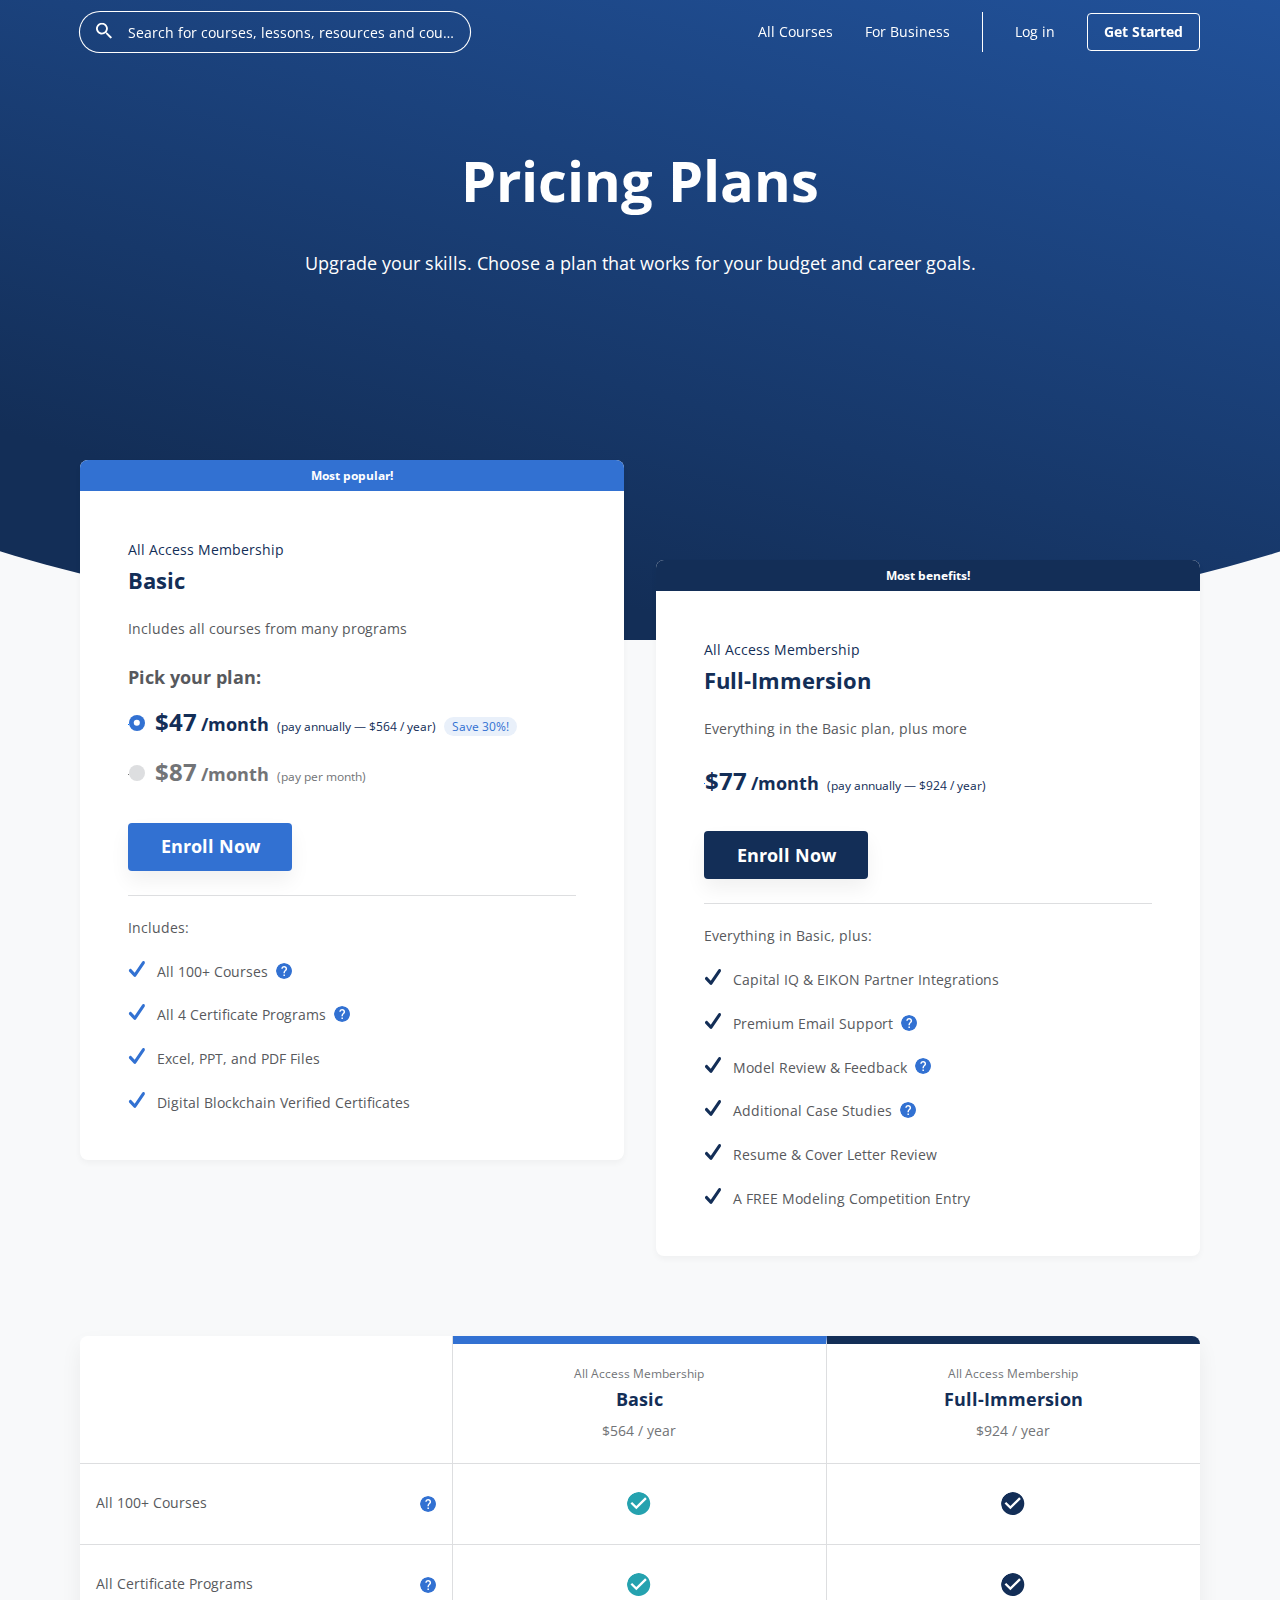
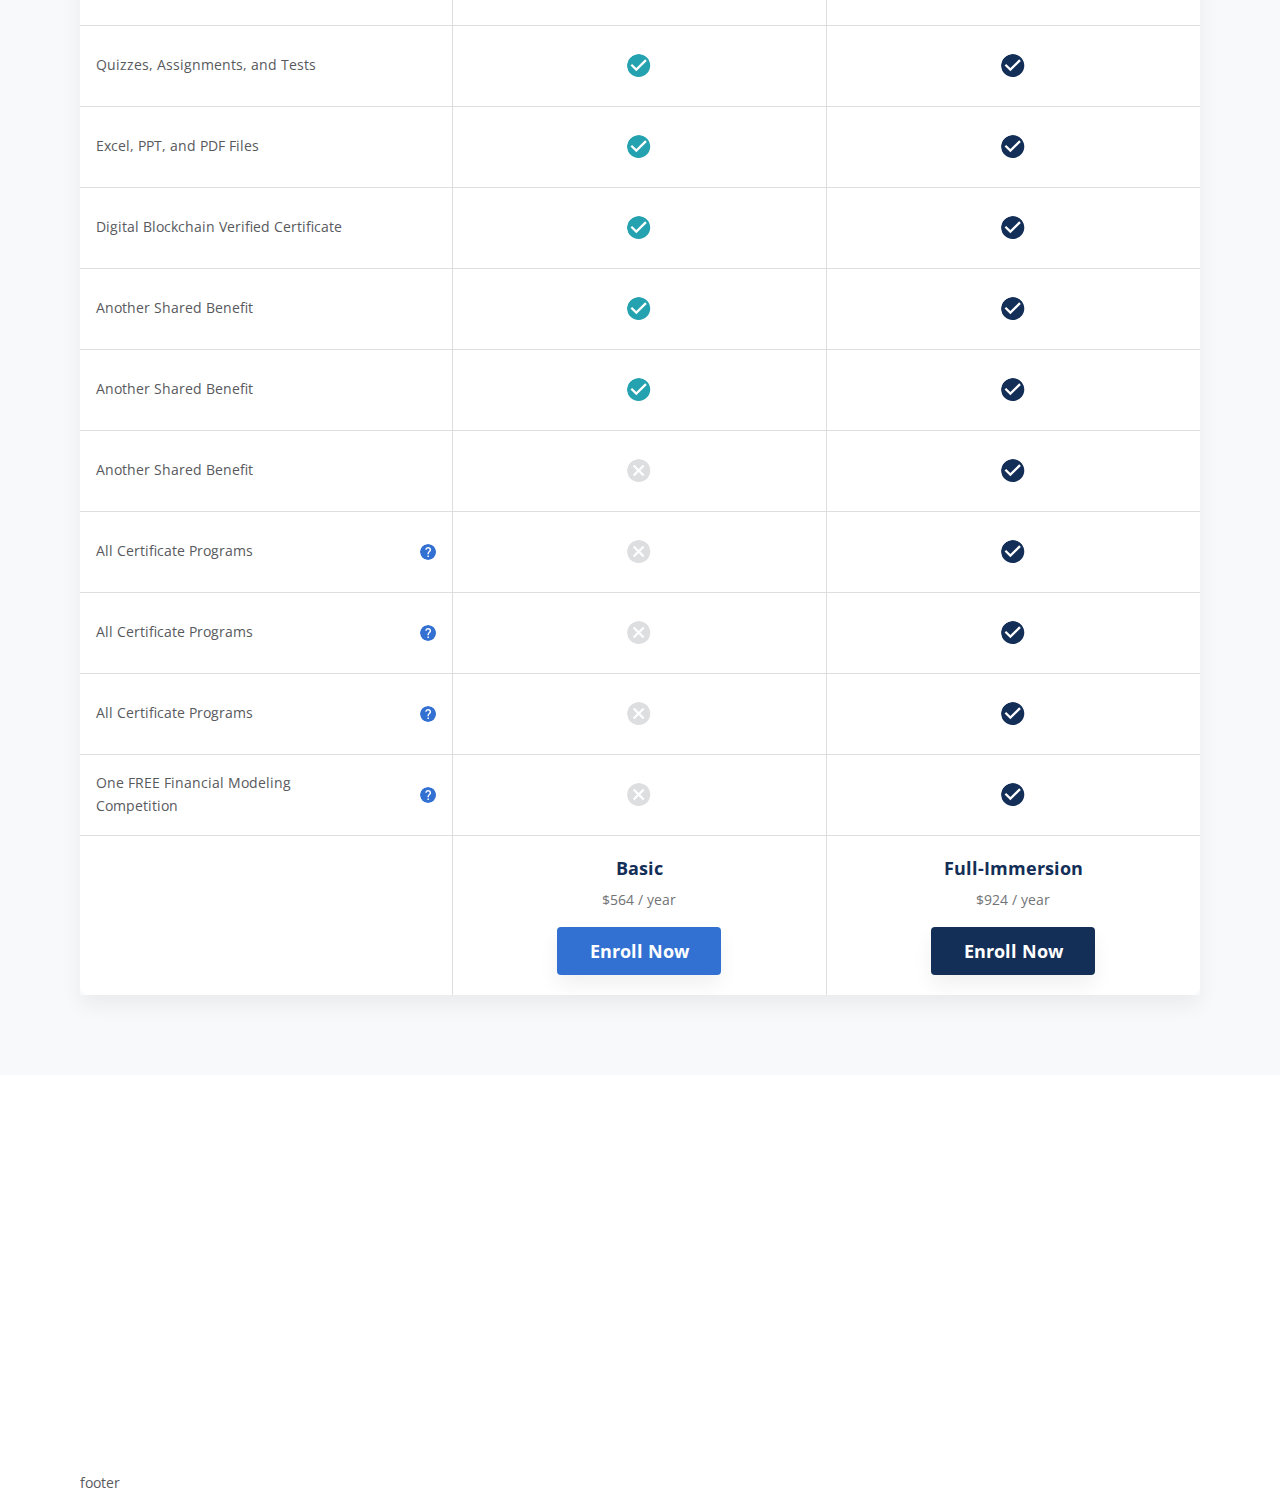
==== assets/index.html @ 9d556ed8 "fix header mobile" ====
<!DOCTYPE html>
<html lang="ru">
  <head>
    <meta charset="utf-8"/>
    <meta name="viewport" content="width=device-width,initial-scale=1,shrink-to-fit=no"/>
    <link rel="preconnect" href="https://fonts.googleapis.com"/>
    <link rel="preconnect" href="https://fonts.gstatic.com" crossorigin="crossorigin"/>
    <link href="https://fonts.googleapis.com/css2?family=Open+Sans:ital,wght@0,300..800;1,300..800&amp;display=swap" rel="stylesheet"/>
    <link href="css/libs/bootstrap.min.css" rel="stylesheet"/>
    <link href="css/libs/slick.min.css" rel="stylesheet"/>
    <link href="css/styles.min.css" rel="stylesheet"/>
    <link rel="icon" href="fav.svg" type="image/svg+xml"/>
    <title></title>
    <script src="js/libs/jquery.min.js" defer="defer"></script>
    <script src="js/libs/popper.min.js" defer="defer"></script>
    <script src="js/libs/bootstrap.min.js" defer="defer"></script>
    <script src="js/libs/slick.min.js" defer="defer"></script>
    <script src="js/libs/anime.min.js" defer="defer"></script>
    <script src="js/index.min.js" defer="defer"></script>
  </head>
  <body>
    <svg xmlns="http://www.w3.org/2000/svg" style="display:none">
      <symbol id="loop-icon" viewBox="0 0 16 16">
        <path d="M5.94286 0C7.519 0 9.03059 0.62612 10.1451 1.74062C11.2596 2.85512 11.8857 4.36671 11.8857 5.94286C11.8857 7.41486 11.3463 8.768 10.4594 9.81029L10.7063 10.0571H11.4286L16 14.6286L14.6286 16L10.0571 11.4286V10.7063L9.81029 10.4594C8.768 11.3463 7.41486 11.8857 5.94286 11.8857C4.36671 11.8857 2.85512 11.2596 1.74062 10.1451C0.62612 9.03059 0 7.519 0 5.94286C0 4.36671 0.62612 2.85512 1.74062 1.74062C2.85512 0.62612 4.36671 0 5.94286 0ZM5.94286 1.82857C3.65714 1.82857 1.82857 3.65714 1.82857 5.94286C1.82857 8.22857 3.65714 10.0571 5.94286 10.0571C8.22857 10.0571 10.0571 8.22857 10.0571 5.94286C10.0571 3.65714 8.22857 1.82857 5.94286 1.82857Z"></path>
      </symbol>
      <symbol id="close-icon" viewBox="0 0 0.0617378 0.0617378">
        <path fill="none" stroke-width="0.00686019" stroke-linecap="round" stroke-linejoin="round" d="M0.00343009 0.00343009l0.0548776 0.0548776m0 -0.0548776l-0.0548776 0.0548776"></path>
      </symbol>
    </svg>
    <div class="offcanvas offcanvas-end menu-offcanvas" id="menu-offcanvas">
      <button class="offcanvas__close" type="button" data-bs-dismiss="offcanvas" aria-label="Закрыть">
            <svg class="icon" width="16px" height="16px">
              <use xlink:href="#close-icon"></use>
            </svg>
      </button>
      <div class="offcanvas__content">
        <form class="search-form" action="/search/" method="GET"> 
          <input type="text" name="q" placeholder="Search for courses, lessons, resources and courses, lessons, resources"/>
          <button class="search-form__button">
                    <svg class="icon-fill" width="16px" height="16px">
                      <use xlink:href="#loop-icon"></use>
                    </svg>
          </button>
        </form>
        <ul class="nav">
          <li><a class="nav__link" href="#">All Courses</a></li>
          <li><a class="nav__link" href="#">For Business</a></li>
          <li><a class="nav__link" href="#">Log in</a></li>
          <li><a class="nav__link nav__link--cta" href="#">Get Started</a></li>
        </ul>
      </div>
    </div>
    <div class="wrapper"> 
      <header class="header">
        <div class="container">
          <div class="header__row"> 
            <div class="header__search">
              <form class="search-form" action="/search/" method="GET"> 
                <input type="text" name="q" placeholder="Search for courses, lessons, resources and courses, lessons, resources"/>
                <button class="search-form__button">
                                <svg class="icon-fill" width="16px" height="16px">
                                  <use xlink:href="#loop-icon"></use>
                                </svg>
                </button>
              </form>
            </div>
            <nav class="header__nav">
              <ul class="nav">
                <li><a class="nav__link" href="#">All Courses</a></li>
                <li><a class="nav__link" href="#">For Business</a></li>
                <li>
                  <div class="break-nav"></div>
                </li>
                <li><a class="nav__link" href="#">Log in</a></li>
                <li><a class="nav__link nav__link--cta" href="#">Get Started</a></li>
              </ul>
            </nav>
            <button class="header__burger burger" type="button" data-bs-toggle="offcanvas" data-bs-target="#menu-offcanvas">
              <div class="burger__icon"><span></span><span></span><span></span></div>
            </button>
          </div>
        </div>
      </header>
      <main class="page pricing-page">
        <div class="pricing-hero">
          <div class="container">
            <div class="pricing-hero__hgroup"> 
              <h1 class="pricing-hero__title">Pricing Plans</h1>
              <p class="pricing-hero__descr">Upgrade your skills. Choose a plan that works for your budget and career goals.</p>
            </div>
          </div>
        </div>
        <div class="pricing-cards">
          <div class="container">
            <div class="pricing-cards__items"> 
              <section class="pricing-card">
                <header class="pricing-card__header"> <span>Most popular!</span></header>
                <div class="pricing-card__body"> 
                  <div class="pricing-card__hgroup"> 
                    <h2 class="pricing-card__title">Basic</h2>
                    <p class="pricing-card__descr">All Access Membership</p>
                  </div>
                  <p class="pricing-card__descr">Includes all courses from many programs</p>
                  <div class="pricing-card__plan">
                    <h3 class="pricing-card__subtitle">Pick your plan:</h3>
                    <form class="pricing-card__form" action="#"> 
                      <label class="page__radio">
                        <input type="radio" name="radio" value="47" checked="checked"/>
                        <svg xmlns="http://www.w3.org/2000/svg" width="16px" height="16px" viewBox="0 0 0.253167 0.253167">
                          <rect fill="#ED4300" width="0.253167" height="0.253167" rx="0.126584" ry="0.126584"></rect>
                          <rect fill="white" x="0.0752923" y="0.0752921" width="0.096584" height="0.096584" rx="0.126584" ry="0.126584"></rect>
                        </svg><span class="page__radio__content"><span class="pricing-card__price"><span>$47</span><span>/month</span></span><span class="pricing-card__price__pay">(pay annually — $564 / year)</span><span class="pricing-card__price__sale">Save 30%!</span></span>
                      </label>
                      <label class="page__radio">
                        <input type="radio" name="radio" value="87"/>
                        <svg xmlns="http://www.w3.org/2000/svg" width="16px" height="16px" viewBox="0 0 0.253167 0.253167">
                          <rect fill="#ED4300" width="0.253167" height="0.253167" rx="0.126584" ry="0.126584"></rect>
                          <rect fill="white" x="0.0752923" y="0.0752921" width="0.096584" height="0.096584" rx="0.126584" ry="0.126584"></rect>
                        </svg><span class="page__radio__content"><span class="pricing-card__price"><span>$87</span><span>/month</span></span><span class="pricing-card__price__pay">(pay per month)</span></span>
                      </label>
                      <button class="btn-fill btn-fill--main"> <span>Enroll Now</span></button>
                    </form>
                  </div>
                  <div class="pricing-card__includes"> 
                    <p>Includes:</p>
                    <ul class="pricing-card__includes__list">
                      <li>
                        <p>All 100+ Courses</p>
                        <button class="help-tooltip" type="button" data-bs-toggle="tooltip" data-bs-custom-class="tooltip" data-bs-placement="right" data-bs-title="Default tooltip. Here you’ll find something on the left."></button>
                      </li>
                      <li>
                        <p>All 4 Certificate Programs</p>
                        <button class="help-tooltip" type="button" data-bs-toggle="tooltip" data-bs-custom-class="tooltip" data-bs-placement="right" data-bs-title="Default tooltip. Here you’ll find something on the left."></button>
                      </li>
                      <li>
                        <p>Excel, PPT, and PDF Files</p>
                      </li>
                      <li>
                        <p>Digital Blockchain Verified Certificates</p>
                      </li>
                    </ul>
                  </div>
                </div>
              </section>
              <section class="pricing-card pricing-card--accent">
                <header class="pricing-card__header"> <span>Most benefits!</span></header>
                <div class="pricing-card__body"> 
                  <div class="pricing-card__hgroup"> 
                    <h2 class="pricing-card__title">Full-Immersion</h2>
                    <p class="pricing-card__descr">All Access Membership</p>
                  </div>
                  <p class="pricing-card__descr">Everything in the Basic plan, plus more</p>
                  <div class="pricing-card__plan">
                    <form class="pricing-card__form" action="#"> 
                      <label class="page__radio">
                        <input type="radio" name="radio" value="47" checked="checked"/>
                        <svg xmlns="http://www.w3.org/2000/svg" width="16px" height="16px" viewBox="0 0 0.253167 0.253167">
                          <rect fill="#ED4300" width="0.253167" height="0.253167" rx="0.126584" ry="0.126584"></rect>
                          <rect fill="white" x="0.0752923" y="0.0752921" width="0.096584" height="0.096584" rx="0.126584" ry="0.126584"></rect>
                        </svg><span class="page__radio__content"><span class="pricing-card__price"><span>$77</span><span>/month</span></span><span class="pricing-card__price__pay">(pay annually — $924 / year)</span></span>
                      </label>
                      <button class="btn-fill btn-fill--accent"><span>Enroll Now</span></button>
                    </form>
                  </div>
                  <div class="pricing-card__includes"> 
                    <p>Everything in Basic, plus:</p>
                    <ul class="pricing-card__includes__list">
                      <li>
                        <p>Capital IQ & EIKON Partner Integrations</p>
                      </li>
                      <li>
                        <p>Premium Email Support</p>
                        <button class="help-tooltip" type="button" data-bs-toggle="tooltip" data-bs-custom-class="tooltip" data-bs-placement="right" data-bs-title="Default tooltip. Here you’ll find something on the left."></button>
                      </li>
                      <li>
                        <p>Model Review & Feedback</p>
                        <button class="help-tooltip" type="button" data-bs-toggle="tooltip" data-bs-custom-class="tooltip" data-bs-placement="right" data-bs-title="Default tooltip. Here you’ll find something on the left."></button>
                      </li>
                      <li>
                        <p>Additional Case Studies</p>
                        <button class="help-tooltip" type="button" data-bs-toggle="tooltip" data-bs-custom-class="tooltip" data-bs-placement="right" data-bs-title="Default tooltip. Here you’ll find something on the left."></button>
                      </li>
                      <li>
                        <p>Resume & Cover Letter Review</p>
                      </li>
                      <li>
                        <p>A FREE Modeling Competition Entry</p>
                      </li>
                    </ul>
                  </div>
                </div>
              </section>
            </div>
          </div>
        </div>
        <div class="pricing-details"> 
          <div class="container">
            <div class="pricing-details__table">
              <table>
                <thead> 
                  <tr> 
                    <td> </td>
                    <td class="cell-center cell-main"> 
                      <div class="pricing-details__hgroup"> 
                        <h4 class="pricing-details__title">Basic</h4>
                        <p class="pricing-details__descr">All Access Membership</p>
                      </div>
                      <p class="pricing-details__per-year">$564 / year</p>
                    </td>
                    <td class="cell-center cell-accent">
                      <div class="pricing-details__hgroup"> 
                        <h4 class="pricing-details__title">Full-Immersion</h4>
                        <p class="pricing-details__descr">All Access Membership</p>
                      </div>
                      <p class="pricing-details__per-year">$924 / year</p>
                    </td>
                  </tr>
                </thead>
                <tbody> 
                  <tr> 
                    <td class="cell-detail">
                      <p>All 100+ Courses</p>
                      <button class="help-tooltip" type="button" data-bs-toggle="tooltip" data-bs-custom-class="tooltip" data-bs-placement="right" data-bs-title="Default tooltip. Here you’ll find something on the left."></button>
                    </td>
                    <td class="cell-center"><span class="check-icon check-icon--main"></span></td>
                    <td class="cell-center"><span class="check-icon check-icon--accent"></span></td>
                  </tr>
                  <tr> 
                    <td class="cell-detail">
                      <p>All Certificate Programs</p>
                      <button class="help-tooltip" type="button" data-bs-toggle="tooltip" data-bs-custom-class="tooltip" data-bs-placement="right" data-bs-title="Default tooltip. Here you’ll find something on the left."></button>
                    </td>
                    <td class="cell-center"><span class="check-icon check-icon--main"></span></td>
                    <td class="cell-center"><span class="check-icon check-icon--accent"></span></td>
                  </tr>
                  <tr> 
                    <td class="cell-detail">
                      <p>Quizzes, Assignments, and Tests</p>
                    </td>
                    <td class="cell-center"><span class="check-icon check-icon--main"></span></td>
                    <td class="cell-center"><span class="check-icon check-icon--accent"></span></td>
                  </tr>
                  <tr> 
                    <td class="cell-detail">
                      <p>Excel, PPT, and PDF Files</p>
                    </td>
                    <td class="cell-center"><span class="check-icon check-icon--main"></span></td>
                    <td class="cell-center"><span class="check-icon check-icon--accent"></span></td>
                  </tr>
                  <tr> 
                    <td class="cell-detail">
                      <p>Digital Blockchain Verified Certificate</p>
                    </td>
                    <td class="cell-center"><span class="check-icon check-icon--main"></span></td>
                    <td class="cell-center"><span class="check-icon check-icon--accent"></span></td>
                  </tr>
                  <tr> 
                    <td class="cell-detail">
                      <p>Another Shared Benefit</p>
                    </td>
                    <td class="cell-center"><span class="check-icon check-icon--main"></span></td>
                    <td class="cell-center"><span class="check-icon check-icon--accent"></span></td>
                  </tr>
                  <tr> 
                    <td class="cell-detail">
                      <p>Another Shared Benefit</p>
                    </td>
                    <td class="cell-center"><span class="check-icon check-icon--main"></span></td>
                    <td class="cell-center"><span class="check-icon check-icon--accent"></span></td>
                  </tr>
                  <tr> 
                    <td class="cell-detail">
                      <p>Another Shared Benefit</p>
                    </td>
                    <td class="cell-center"><span class="check-icon check-icon--miss"></span></td>
                    <td class="cell-center"><span class="check-icon check-icon--accent"></span></td>
                  </tr>
                  <tr> 
                    <td class="cell-detail">
                      <p>All Certificate Programs</p>
                      <button class="help-tooltip" type="button" data-bs-toggle="tooltip" data-bs-custom-class="tooltip" data-bs-placement="right" data-bs-title="Default tooltip. Here you’ll find something on the left."></button>
                    </td>
                    <td class="cell-center"><span class="check-icon check-icon--miss"></span></td>
                    <td class="cell-center"><span class="check-icon check-icon--accent"></span></td>
                  </tr>
                  <tr> 
                    <td class="cell-detail">
                      <p>All Certificate Programs</p>
                      <button class="help-tooltip" type="button" data-bs-toggle="tooltip" data-bs-custom-class="tooltip" data-bs-placement="right" data-bs-title="Default tooltip. Here you’ll find something on the left."></button>
                    </td>
                    <td class="cell-center"><span class="check-icon check-icon--miss"></span></td>
                    <td class="cell-center"><span class="check-icon check-icon--accent"></span></td>
                  </tr>
                  <tr> 
                    <td class="cell-detail">
                      <p>All Certificate Programs</p>
                      <button class="help-tooltip" type="button" data-bs-toggle="tooltip" data-bs-custom-class="tooltip" data-bs-placement="right" data-bs-title="Default tooltip. Here you’ll find something on the left."></button>
                    </td>
                    <td class="cell-center"><span class="check-icon check-icon--miss"></span></td>
                    <td class="cell-center"><span class="check-icon check-icon--accent"></span></td>
                  </tr>
                  <tr> 
                    <td class="cell-detail">
                      <p>One FREE Financial Modeling Competition</p>
                      <button class="help-tooltip" type="button" data-bs-toggle="tooltip" data-bs-custom-class="tooltip" data-bs-placement="right" data-bs-title="Default tooltip. Here you’ll find something on the left."></button>
                    </td>
                    <td class="cell-center"><span class="check-icon check-icon--miss"></span></td>
                    <td class="cell-center"><span class="check-icon check-icon--accent"></span></td>
                  </tr>
                </tbody>
                <tfoot>
                  <tr> 
                    <td> </td>
                    <td class="cell-center">
                      <h4 class="pricing-details__title">Basic</h4>
                      <p class="pricing-details__per-year">$564 / year</p>
                      <button class="btn-fill btn-fill--main"> <span>Enroll Now</span></button>
                    </td>
                    <td class="cell-center">
                      <h4 class="pricing-details__title">Full-Immersion</h4>
                      <p class="pricing-details__per-year">$924 / year</p>
                      <button class="btn-fill btn-fill--accent"><span>Enroll Now</span></button>
                    </td>
                  </tr>
                </tfoot>
              </table>
            </div>
          </div>
        </div>
        <div class="faq"></div>
      </main>
      <footer class="footer">
        <div class="container">footer</div>
      </footer>
    </div>
  </body>
</html>
---- assets/css/styles.min.css ----
@charset "UTF-8";:root{scroll-behavior:inherit;--bs-gutter-x:20px;--fs-72-32:4.5rem;--fs-72-24:var(--fs-72-32);--fs-56-32:3.5rem;--fs-48-24:3rem;--fs-48-sm-18:var(--fs-48-24);--fs-48-xs-18:var(--fs-48-24);--fs-36-24:2.25rem;--fs-36-sm-18:var(--fs-36-24);--fs-32-24:2rem;--fs-32-sm-18:var(--fs-32-24);--fs-32-sm-16:var(--fs-32-24);--fs-24-18:1.5rem;--fs-24-lg-16:var(--fs-24-18);--fs-24-sm-16:var(--fs-24-18);--fs-18-16:1.125rem;--fs-18-14:var(--fs-18-16);--fs-16-14:1rem;--fs-16-sm-12:var(--fs-16-14);--fs-16-xs-12:var(--fs-16-14);--fs-16-sm-10:var(--fs-16-14);--fs-16-xs-10:var(--fs-16-14);--fs-14-12:0.875rem;--fs-14-sm-10:var(--fs-14-12);--fs-14-xs-10:var(--fs-14-12);--size-60-50:60px;--size-60-40:60px;--size-50-40:50px;--size-48-40:48px;--size-50-30:50px;--size-40-30:40px;--size-30-25:30px;--border-radius-24:24px;--border-radius-18:18px;--border-radius-16:16px;--border-radius-main:4px;--page-gap:80px;--header-height:64px;--pricing-card-gap:48px;--main-color:#3271D2;--main-color-hover:#1c57af;--accent-color:#132E57;--accent-color-hover:#132E57;--second-color:#727477;--second-light-color:#DDDEE0;--text-color:#57595D;--body-bg-color:#fff;--shadow:8px 8px 15px 0px rgba(0,0,0,.1);--shadow-xs:0px 3px 6px 0px #0000000A;--shadow-md:0px 10px 20px 0px #0000000F}@media (max-width:1699px) and (min-width:0px){:root{--fs-72-32:3rem;--fs-48-24:2.25rem;--fs-36-24:2rem;--fs-32-24:1.875rem}}@-webkit-keyframes modalAnimation{0%{opacity:0;display:none}100%{opacity:1;display:block}}@keyframes modalAnimation{0%{opacity:0;display:none}100%{opacity:1;display:block}}@-webkit-keyframes modalAnimationClose{0%{opacity:1;display:block}100%{opacity:0;display:none}}@keyframes modalAnimationClose{0%{opacity:1;display:block}100%{opacity:0;display:none}}@-webkit-keyframes up{from{-webkit-transform:translateY(0);transform:translateY(0)}to{-webkit-transform:translateY(-2px);transform:translateY(-2px)}}@keyframes up{from{-webkit-transform:translateY(0);transform:translateY(0)}to{-webkit-transform:translateY(-2px);transform:translateY(-2px)}}@-webkit-keyframes down{from{-webkit-transform:translateY(0);transform:translateY(0)}to{-webkit-transform:translateY(2px);transform:translateY(2px)}}@keyframes down{from{-webkit-transform:translateY(0);transform:translateY(0)}to{-webkit-transform:translateY(2px);transform:translateY(2px)}}*,::after,::before{-webkit-box-sizing:border-box;box-sizing:border-box}article,aside,blockquote,body,button,canvas,dd,del,details,dfn,div,dl,dt,fieldset,figcaption,figure,footer,form,h1,h2,h3,h4,h5,h6,header,hgroup,html,input,li,nav,ol,p,pre,section,select,textarea,ul,video{margin:0;padding:0}a{cursor:pointer;color:inherit}a,a:focus,a:hover{text-decoration:none;outline:0}.btn:active:focus,.btn:focus,button,button:focus,button:hover{outline:0}button{border:none;background:0 0;margin:0;padding:0;color:inherit;cursor:pointer}img{max-width:100%;max-height:100%;width:100%;height:auto}textarea{max-width:100%;width:100%;min-width:100%;min-height:40px}dl,ol,ul{list-style:none;margin:0;padding:0}dd,dt,h1,h2,h3,h4,h5,p{padding:0;margin:0}b,dt,h1,h2,h3,h4,h5,strong{font-family:Montserrat-Bold,sans-serif;font-weight:400}s{text-decoration-color:var(--main-color)}html{height:100%;font-size:16px}body{height:100%;min-width:320px;font-family:"Open Sans",sans-serif;font-optical-sizing:auto;font-weight:400;font-style:normal;color:var(--text-color);font-size:var(--fs-16-14);line-height:120%;background:var(--body-bg-color)}footer,header{-webkit-box-flex:0;-ms-flex:0 0 auto;flex:0 0 auto}main{-webkit-box-flex:1;-ms-flex:1 0 auto;flex:1 0 auto}.wrapper{position:relative;-webkit-box-orient:vertical;-webkit-box-direction:normal;display:-webkit-box;display:-ms-flexbox;display:flex;-ms-flex-direction:column;flex-direction:column;min-height:100%;max-width:1920px;margin:0 auto;-webkit-box-shadow:0 7px 15px rgba(0,0,0,.1);box-shadow:0 7px 15px rgba(0,0,0,.1)}.container{max-width:calc(1132px + var(--bs-gutter-x) * .5)}.offcanvas{padding:40px 20px 80px}.offcanvas__content{overflow:auto;padding:10px 15px}.offcanvas__close{position:absolute;top:10px;left:10px;z-index:1100;display:-webkit-box;display:-ms-flexbox;display:flex;-webkit-box-align:center;-ms-flex-align:center;align-items:center;-webkit-box-pack:center;-ms-flex-pack:center;justify-content:center;width:var(--size-40-30);height:var(--size-40-30);color:#fff;-webkit-transition:.2s ease-out;transition:.2s ease-out}.page{margin-top:calc(var(--header-height) * -1)}.page__title{font-size:var(--fs-48-24);font-family:Montserrat-Bold,sans-serif}.page__subtitle{font-size:var(--fs-24-18);font-family:Montserrat-Bold,sans-serif}.page__heading{font-size:var(--fs-18-16);font-family:Montserrat-Bold,sans-serif}.page__checkbox{position:relative;display:-webkit-box;display:-ms-flexbox;display:flex;-webkit-box-align:center;-ms-flex-align:center;align-items:center;cursor:pointer}.page__checkbox:hover svg rect{fill:var(--main-color-hover)}.page__checkbox:hover svg polyline{stroke:var(--main-color-hover)}.page__checkbox input{position:absolute;left:10px;bottom:0;width:1px!important;height:1px!important;border:none!important;-webkit-box-shadow:none!important;box-shadow:none!important}.page__checkbox input:checked~svg rect{fill:var(--main-color)}.page__checkbox input:checked~svg polyline{stroke:#fff}.page__checkbox svg{margin-right:10px;-ms-flex-negative:0;flex-shrink:0}.page__checkbox svg rect{fill:var(--second-light-color)}.page__checkbox svg polyline{stroke:var(--second-light-color)}.page__radio{display:-webkit-box;display:-ms-flexbox;display:flex;-webkit-box-align:baseline;-ms-flex-align:baseline;align-items:baseline;cursor:pointer}.page__radio:hover svg rect:last-child{fill:var(--main-color)}.page__radio input{width:1px}.page__radio input:checked~svg rect:first-child{fill:var(--main-color)}.page__radio input:checked~svg rect:last-child{fill:#fff}.page__radio svg{margin-right:10px}.page__radio svg rect{fill:var(--second-light-color)}.page__radio__content{display:-webkit-box;display:-ms-flexbox;display:flex;-webkit-box-align:baseline;-ms-flex-align:baseline;align-items:baseline;gap:4px 8px;-ms-flex-wrap:wrap;flex-wrap:wrap}.page__content{display:-webkit-box;display:-ms-flexbox;display:flex;-webkit-box-orient:vertical;-webkit-box-direction:normal;-ms-flex-direction:column;flex-direction:column;gap:20px}.page__content img{width:100%;max-height:600px;border-radius:10px}.page__content h1{font-family:"Open Sans",sans-serif;font-optical-sizing:auto;font-weight:400;font-style:normal;font-size:var(--fs-32-24);color:#ccc}.page__content h2{font-size:var(--fs-24-lg-16);font-family:Montserrat-Bold,sans-serif}.page__content h3{font-size:var(--fs-18-14);font-family:Montserrat-Bold,sans-serif}.page__content a{display:block;width:-webkit-fit-content;width:-moz-fit-content;width:fit-content}.page__content q{font-size:var(--fs-18-16)}.page__content p{font-size:var(--fs-16-14)}.page__content span{font-size:12px;color:var(--accent-color)}.page__content ul{display:-webkit-box;display:-ms-flexbox;display:flex;-webkit-box-orient:vertical;-webkit-box-direction:normal;-ms-flex-direction:column;flex-direction:column;gap:15px;padding-left:15px;list-style:none}.page__content ul li{padding-left:15px}.page__content ul li::marker{content:"—";color:var(--main-color)}.page__content ol{display:-webkit-box;display:-ms-flexbox;display:flex;-webkit-box-orient:vertical;-webkit-box-direction:normal;-ms-flex-direction:column;flex-direction:column;gap:15px;list-style-type:none;counter-reset:num}.page__content ol li{counter-increment:num;display:-webkit-box;display:-ms-flexbox;display:flex;gap:10px}.page__content ol li:before{content:counter(num);color:var(--main-color)}.page__content ol li:nth-child(-n+9)::before{content:"0" counter(num)}.page__content dl div{display:-webkit-box;display:-ms-flexbox;display:flex;-webkit-box-pack:justify;-ms-flex-pack:justify;justify-content:space-between;gap:10px;padding:15px 0;font-size:var(--fs-14-12);border-bottom:1px solid var(--second-color)}.page__content dl div dt{font-family:Montserrat-Regular,sans-serif}.page__content dl div dd{font-family:Montserrat-Bold,sans-serif}.page__content table{display:block;overflow-x:auto}.page__content table thead tr{color:#fff;font-family:Montserrat-Bold,sans-serif;background:#000}.page__content table tbody tr:nth-child(even){background:var(--second-light-color)}.page__content table tbody tr:hover{background:var(--accent-color);color:#fff}.page__content table td{padding:20px;font-size:var(--fs-16-sm-12);font-weight:400}.page__content table td:first-child{border-radius:16px 0 0 16px}.page__content table td:last-child{border-radius:0 16px 16px 0}.text-preview{display:-webkit-box;-webkit-box-orient:vertical;text-overflow:ellipsis;overflow:hidden}.text-preview-open{cursor:pointer}.text-preview.open{line-clamp:inherit}.text-line-1{line-clamp:1}.text-line-2{line-clamp:2}.text-line-3{line-clamp:3}.text--is-clamped{cursor:help}.icon{stroke:currentColor}.icon-fill{fill:currentColor}.icon-rotate-90{-webkit-transform:rotate(90deg);-ms-transform:rotate(90deg);transform:rotate(90deg)}.icon-rotate-180{-webkit-transform:rotate(180deg);-ms-transform:rotate(180deg);transform:rotate(180deg)}.icon-rotate-270{-webkit-transform:rotate(270deg);-ms-transform:rotate(270deg);transform:rotate(270deg)}.check-icon{display:-webkit-box;display:-ms-flexbox;display:flex;-webkit-box-align:center;-ms-flex-align:center;align-items:center;-webkit-box-pack:center;-ms-flex-pack:center;justify-content:center;width:24px;height:24px;border-radius:50%}.check-icon--main{background:url(../img/check-main.svg) center/contain no-repeat}.check-icon--accent{background:url(../img/check-accent.svg) center/contain no-repeat}.check-icon--miss{background:url(../img/check-miss.svg) center/contain no-repeat}.btn-fill{display:-webkit-box;display:-ms-flexbox;display:flex;-webkit-box-align:center;-ms-flex-align:center;align-items:center;-webkit-box-pack:center;-ms-flex-pack:center;justify-content:center;font-family:"Open Sans",sans-serif;font-optical-sizing:auto;font-weight:700;font-style:normal;color:#fff;font-size:var(--fs-18-16);border-radius:var(--border-radius-main);width:100%;max-width:164px;height:var(--size-48-40);-webkit-box-shadow:var(--shadow-md);box-shadow:var(--shadow-md);-webkit-transition:.2s ease-out;transition:.2s ease-out;outline:transparent solid 0}.btn-fill--main{background-color:var(--main-color)}.btn-fill--main:active{-webkit-box-shadow:0 0 0 0 var(--accent-color);box-shadow:0 0 0 0 var(--accent-color)}.btn-fill--accent{background-color:var(--accent-color)}.btn-fill--accent:active{-webkit-box-shadow:0 0 0 0 var(--main-color);box-shadow:0 0 0 0 var(--main-color)}@media (hover:hover){.btn-fill--main:hover{background-color:var(--accent-color);border-color:var(--accent-color)}.btn-fill--accent:hover{background-color:var(--main-color);border-color:var(--main-color)}}.tooltip{--bs-tooltip-bg:var(--accent-color);--bs-tooltip-opacity:1;--bs-tooltip-color:#fff;--bs-tooltip-border-radius:var(--border-radius-main);--bs-tooltip-padding-y:16px;--bs-tooltip-padding-x:16px;--bs-tooltip-max-width:190px;pointer-events:none}.help-tooltip{position:relative;-ms-flex-negative:0;flex-shrink:0;width:16px;height:16px;border-radius:50%;background:url(../img/help-tooltip.svg) 0 0/cover no-repeat;z-index:4}.help-tooltip::after{position:absolute;content:"";inset:-6px;z-index:500}.burger{width:-webkit-fit-content;width:-moz-fit-content;width:fit-content;padding:8px;background:var(--main-color);border-radius:var(--border-radius-main);-webkit-box-shadow:var(--shadow-xs);box-shadow:var(--shadow-xs)}.burger__icon{display:-webkit-box;display:-ms-flexbox;display:flex;-webkit-box-orient:vertical;-webkit-box-direction:normal;-ms-flex-direction:column;flex-direction:column;gap:5px}.burger__icon>span{display:block;width:24px;height:2px;background-color:#fff;-webkit-transition:.2s ease-out;transition:.2s ease-out}.nav{display:-webkit-box;display:-ms-flexbox;display:flex;-webkit-box-align:center;-ms-flex-align:center;align-items:center;gap:32px}.nav__link{position:relative;display:block;color:#fff}.nav__link::after{content:"";position:absolute;bottom:-4px;left:0;right:0;display:block;width:0;height:1px;background-color:#fff;-webkit-transition:.2s ease-out;transition:.2s ease-out}.nav__link--cta{padding:6px 16px;font-family:"Open Sans",sans-serif;font-optical-sizing:auto;font-weight:700;font-style:normal;line-height:170%;border:1px solid #fff;border-radius:var(--border-radius-main);-webkit-transition:.2s ease-out;transition:.2s ease-out}.nav__link--cta::after{content:none}.nav__link--cta:active{background-color:var(--accent-color);border-color:var(--accent-color)}@media (hover:hover){.nav__link--cta:hover{background-color:var(--main-color);border-color:var(--main-color)}.nav__link:hover::after{width:100%}.search-form__button:hover{color:var(--accent-color-hover)}}.nav .break-nav{display:block;width:1px;height:40px;background-color:#fff}.pricing-card{width:100%;max-width:544px;background:#fff;border-radius:calc(var(--border-radius-main) * 2);-webkit-box-shadow:var(--shadow-xs);box-shadow:var(--shadow-xs);overflow:hidden}.pricing-card__header{padding:6px;font-family:"Open Sans",sans-serif;font-optical-sizing:auto;font-weight:700;font-style:normal;color:#fff;font-size:var(--fs-14-12);line-height:160%;text-align:center;background-color:var(--main-color)}.pricing-card__body{display:-webkit-box;display:-ms-flexbox;display:flex;-webkit-box-orient:vertical;-webkit-box-direction:normal;-ms-flex-direction:column;flex-direction:column;gap:calc(var(--pricing-card-gap)/ 2);padding:var(--pricing-card-gap)}.pricing-card__hgroup{display:-webkit-box;display:-ms-flexbox;display:flex;-webkit-box-orient:vertical;-webkit-box-direction:reverse;-ms-flex-direction:column-reverse;flex-direction:column-reverse;gap:4px;color:var(--accent-color)}.pricing-card__title{font-family:"Open Sans",sans-serif;font-optical-sizing:auto;font-weight:700;font-style:normal;font-size:var(--fs-24-18);line-height:130%}.pricing-card__subtitle{font-family:"Open Sans",sans-serif;font-optical-sizing:auto;font-weight:700;font-style:normal;font-size:var(--fs-18-16);line-height:140%}.pricing-card__descr{font-family:"Open Sans",sans-serif;font-optical-sizing:auto;font-weight:400;font-style:normal;font-size:var(--fs-16-14);line-height:160%}.pricing-card__form,.pricing-card__plan{display:-webkit-box;display:-ms-flexbox;display:flex;-webkit-box-orient:vertical;-webkit-box-direction:normal;-ms-flex-direction:column;flex-direction:column;gap:calc(var(--pricing-card-gap)/ 3)}.pricing-card__form .page__radio>svg{display:none}.pricing-card__form:has(.page__radio+.page__radio) svg{display:block}.pricing-card__form>.page__radio>.page__radio__content{color:var(--second-color)}.pricing-card__form>.page__radio>input:checked~.page__radio__content{color:var(--accent-color)}.pricing-card__form>.btn-fill{margin-top:calc(var(--pricing-card-gap)/ 3)}.pricing-card__price>span{font-family:"Open Sans",sans-serif;font-optical-sizing:auto;font-weight:700;font-style:normal;font-size:var(--fs-18-16);line-height:175%}.pricing-card__price>span:first-child{margin-right:4px;font-size:var(--fs-32-24);line-height:135%}.pricing-card__price__pay{font-family:"Open Sans",sans-serif;font-optical-sizing:auto;font-weight:400;font-style:normal;font-size:var(--fs-14-12);line-height:160%}.pricing-card__price__sale{padding:0 8px;font-family:"Open Sans",sans-serif;font-optical-sizing:auto;font-weight:400;font-style:normal;font-size:var(--fs-14-12);color:var(--main-color);line-height:160%;border-radius:var(--border-radius-16);background:#e9f0fa}.pricing-card__includes{display:-webkit-box;display:-ms-flexbox;display:flex;-webkit-box-orient:vertical;-webkit-box-direction:normal;-ms-flex-direction:column;flex-direction:column;gap:calc(var(--pricing-card-gap)/ 2);padding-top:calc(var(--pricing-card-gap)/ 2);border-top:1px solid var(--second-light-color)}.pricing-card__includes__list{display:-webkit-box;display:-ms-flexbox;display:flex;-webkit-box-orient:vertical;-webkit-box-direction:normal;-ms-flex-direction:column;flex-direction:column;gap:calc(var(--pricing-card-gap)/ 2)}.pricing-card__includes__list li{display:-webkit-box;display:-ms-flexbox;display:flex;-webkit-box-align:baseline;-ms-flex-align:baseline;align-items:baseline}.pricing-card__includes__list li::before{content:url(../img/check-mark-li.svg);margin-right:12px}.pricing-card .help-tooltip{-ms-flex-item-align:center;align-self:center;margin-left:8px}.pricing-card--accent .pricing-card__header{background-color:var(--accent-color)}.pricing-card--accent .pricing-card__includes__list li::before{content:url(../img/check-mark-li2.svg)}.form input{height:var(--size-60-50)!important;padding-left:30px!important;border:none;outline:0}.form .form-floating label{padding-left:30px!important;font-size:var(--fs-16-14)}@media screen and (max-width:1199px){.form .form-floating label{padding:.85rem .75rem}}.form button{display:-webkit-box;display:-ms-flexbox;display:flex;-webkit-box-align:center;-ms-flex-align:center;align-items:center;-webkit-box-pack:justify;-ms-flex-pack:justify;justify-content:space-between;width:100%;height:var(--size-60-50);padding:0 30px}.search-form{position:relative;width:100%}.search-form input{display:-webkit-box;line-clamp:1;box-orient:vertical;-webkit-line-clamp:1;-webkit-box-orient:vertical;text-overflow:ellipsis;overflow:hidden;width:100%;height:40px;padding:0 16px 0 48px;font-size:var(--fs-16-14);line-height:120%;color:#fff;background:0 0;border-radius:50px;border:none;outline:0;-webkit-box-shadow:0 0 0 .07rem #fff;box-shadow:0 0 0 .07rem #fff;-webkit-transition:.2s ease-out;transition:.2s ease-out}.search-form input::-webkit-input-placeholder{font-family:"Open Sans",sans-serif;font-optical-sizing:auto;font-weight:400;font-style:normal;color:#fff;font-size:var(--fs-16-14);line-height:120%}.search-form input::-moz-placeholder{font-family:"Open Sans",sans-serif;font-optical-sizing:auto;font-weight:400;font-style:normal;color:#fff;font-size:var(--fs-16-14);line-height:120%}.search-form input:-ms-input-placeholder{font-family:"Open Sans",sans-serif;font-optical-sizing:auto;font-weight:400;font-style:normal;color:#fff;font-size:var(--fs-16-14);line-height:120%}.search-form input::-ms-input-placeholder{font-family:"Open Sans",sans-serif;font-optical-sizing:auto;font-weight:400;font-style:normal;color:#fff;font-size:var(--fs-16-14);line-height:120%}.search-form input::placeholder{font-family:"Open Sans",sans-serif;font-optical-sizing:auto;font-weight:400;font-style:normal;color:#fff;font-size:var(--fs-16-14);line-height:120%}.search-form input:hover{-webkit-box-shadow:0 0 0 .07rem var(--accent-color-hover);box-shadow:0 0 0 .07rem var(--accent-color-hover)}.search-form input:focus{background:#fff;color:var(--accent-color)}.search-form input:focus::-webkit-input-placeholder{color:var(--accent-color)}.search-form input:focus::-moz-placeholder{color:var(--accent-color)}.search-form input:focus:-ms-input-placeholder{color:var(--accent-color)}.search-form input:focus::-ms-input-placeholder{color:var(--accent-color)}.search-form input:focus::placeholder{color:var(--accent-color)}.search-form input:focus~.search-form__button{color:var(--accent-color)}.search-form__button{position:absolute;top:50%;left:16px;color:#fff;border:none;background:0 0;-webkit-transform:translateY(-60%);-ms-transform:translateY(-60%);transform:translateY(-60%);-webkit-transition:.2s ease-out;transition:.2s ease-out}.menu-offcanvas{background-color:var(--accent-color)}.menu-offcanvas .nav{margin-top:var(--page-gap);-webkit-box-orient:vertical;-webkit-box-direction:normal;-ms-flex-direction:column;flex-direction:column}.header{position:sticky;top:0;left:0;right:0;width:100%;height:var(--header-height);padding:12px 0;background:0 0;z-index:600;-webkit-transition:.2s ease-out;transition:.2s ease-out}.header__row{display:-webkit-box;display:-ms-flexbox;display:flex;-webkit-box-align:center;-ms-flex-align:center;align-items:center;-webkit-box-pack:justify;-ms-flex-pack:justify;justify-content:space-between;gap:24px}@media (max-width:991px) and (min-width:0px){:root{--fs-72-32:2rem;--fs-48-24:1.5rem}.pricing-card{max-width:450px}.header__row{-webkit-box-pack:end;-ms-flex-pack:end;justify-content:end}.header__search{display:none}}.header__search{width:100%;max-width:390px}.header__burger{display:none}.header.fixed{background:linear-gradient(32.69deg,#132e57 21.82%,#255bac 100%);-webkit-box-shadow:var(--shadow-xs);box-shadow:var(--shadow-xs)}@media (max-width:991px) and (min-width:0px){.header__nav{display:none}.header__burger{display:-webkit-box;display:-ms-flexbox;display:flex}.header.fixed{background:0 0;-webkit-box-shadow:none;box-shadow:none}}.footer{margin-top:var(--page-gap);padding:20px 0;background:#fff}.pricing-hero{min-height:calc(var(--page-gap) * 8);background:url(../img/bg.svg) bottom center/cover no-repeat}.pricing-hero__hgroup{display:-webkit-box;display:-ms-flexbox;display:flex;-webkit-box-orient:vertical;-webkit-box-direction:normal;-ms-flex-direction:column;flex-direction:column;-webkit-box-align:center;-ms-flex-align:center;align-items:center;gap:calc(var(--page-gap)/ 2.5);padding-top:calc(var(--page-gap) + var(--header-height));text-align:center}.pricing-hero__title{font-family:"Open Sans",sans-serif;font-optical-sizing:auto;font-weight:700;font-style:normal;color:#fff;font-size:var(--fs-56-32);line-height:130%}.pricing-hero__descr{font-family:"Open Sans",sans-serif;font-optical-sizing:auto;font-weight:400;font-style:normal;color:#fff;font-size:var(--fs-18-16);line-height:160%}.pricing-cards__items{display:-webkit-box;display:-ms-flexbox;display:flex;-webkit-box-align:start;-ms-flex-align:start;align-items:start;-webkit-box-pack:center;-ms-flex-pack:center;justify-content:center;gap:32px;margin-top:calc(var(--page-gap) * -1)}.pricing-cards__items>.pricing-card:first-child{margin-top:calc(var(--page-gap) * 1.25 * -1)}@media (max-width:1199px) and (min-width:0px){:root{--fs-72-32:2.25rem;--fs-56-32:2.625rem;--fs-48-24:2rem;--fs-24-18:1.125rem;--fs-24-lg-16:1rem;--fs-18-16:1rem;--fs-18-14:0.875rem;--size-60-50:50px;--size-60-40:40px;--size-50-40:40px;--size-50-30:30px;--size-48-40:40px;--size-40-30:30px;--size-30-25:25px;--wrapper-gap:40px;--pricing-card-gap:32px;--page-gap:60px}.pricing-cards__items{gap:12px}}@media (max-width:767px) and (min-width:0px){:root{--fs-72-24:1.5rem;--fs-48-sm-18:1.125rem;--fs-36-sm-18:1.125rem;--fs-32-sm-18:1.125rem;--fs-32-sm-16:1rem;--fs-24-sm-16:1rem;--fs-16-sm-12:0.75rem;--fs-16-sm-10:0.625rem;--fs-14-sm-10:0.625rem;--page-gap:50px;--pricing-card-gap:24px}.pricing-cards__items{-webkit-box-orient:vertical;-webkit-box-direction:normal;-ms-flex-direction:column;flex-direction:column;-webkit-box-align:center;-ms-flex-align:center;align-items:center;gap:24px}}.pricing-details{margin-top:var(--page-gap)}.pricing-details__hgroup{display:-webkit-box;display:-ms-flexbox;display:flex;-webkit-box-orient:vertical;-webkit-box-direction:reverse;-ms-flex-direction:column-reverse;flex-direction:column-reverse;-webkit-box-align:center;-ms-flex-align:center;align-items:center;gap:4px;text-align:center}.pricing-details__title{font-family:"Open Sans",sans-serif;font-optical-sizing:auto;font-weight:700;font-style:normal;color:var(--accent-color);font-size:var(--fs-18-16);line-height:140%}.pricing-details__descr{font-family:"Open Sans",sans-serif;font-optical-sizing:auto;font-weight:400;font-style:normal;font-size:var(--fs-14-12);color:var(--second-color);line-height:160%}.pricing-details__per-year{font-family:"Open Sans",sans-serif;font-optical-sizing:auto;font-weight:400;font-style:normal;font-size:var(--fs-16-14);color:var(--second-color);line-height:160%;margin-top:8px}.pricing-details__table table{width:100%;border-collapse:separate;border-spacing:0;-webkit-box-shadow:var(--shadow-md);box-shadow:var(--shadow-md)}.pricing-details__table table .cell-main{border-top:8px solid var(--main-color)}.pricing-details__table table .cell-accent{border-top:8px solid var(--accent-color)}.pricing-details__table table .cell-center{display:-webkit-box;display:-ms-flexbox;display:flex;-webkit-box-align:center;-ms-flex-align:center;align-items:center;-webkit-box-pack:center;-ms-flex-pack:center;justify-content:center;-webkit-box-orient:vertical;-webkit-box-direction:normal;-ms-flex-direction:column;flex-direction:column}.pricing-details__table table .cell-detail{display:-webkit-box;display:-ms-flexbox;display:flex;-webkit-box-align:center;-ms-flex-align:center;align-items:center;-webkit-box-pack:justify;-ms-flex-pack:justify;justify-content:space-between;gap:10px;line-height:160%}.pricing-details__table table .cell-detail>p{max-width:260px}.pricing-details__table table td{background:#fff;min-height:var(--page-gap);padding:16px 32px}.pricing-details__table table td:not(:last-child){border-right:1px solid var(--second-light-color)}.pricing-details__table table tr{display:grid;grid-template-columns:repeat(3,1fr)}.pricing-details__table table thead{position:sticky;top:var(--header-height);z-index:100}.pricing-details__table table thead td:first-child{border-radius:calc(var(--border-radius-main) * 2) 0 0 0}.pricing-details__table table thead td:last-child{border-radius:0 calc(var(--border-radius-main) * 2) 0 0}.pricing-details__table table tfoot td:first-child{border-radius:0 0 0 calc(var(--border-radius-main) * 2)}.pricing-details__table table tfoot td:last-child{border-radius:0 0 calc(var(--border-radius-main) * 2) 0}.pricing-details__table table tfoot td,.pricing-details__table table thead td{padding:40px}.pricing-details__table table tbody tr,.pricing-details__table table thead tr{border-bottom:1px solid var(--second-light-color)}.pricing-details__table table .btn-fill{margin-top:16px}@media (max-width:1399px) and (min-width:0px){:root{--fs-72-32:2.625rem;--fs-36-24:1.5rem;--fs-32-24:1.5rem;--fs-24-18:1.375rem;--fs-16-14:0.875rem;--fs-14-12:0.75rem}.pricing-details__table table tfoot td,.pricing-details__table table thead td{padding:20px}.pricing-details__table table td{padding:12px 16px}}@media (max-width:767px) and (min-width:0px){.pricing-details__table table thead{position:static;top:0}}@media (max-width:576px) and (min-width:0px){:root{--bs-gutter-x:15px;--fs-48-xs-18:1.125rem;--fs-16-xs-12:0.75rem;--fs-16-xs-10:0.625rem;--fs-14-xs-10:0.625rem}.pricing-details__table{overflow-x:auto}.pricing-details__table table{min-width:500px;overflow-x:auto}.pricing-details__table table td,.pricing-details__table table tfoot td,.pricing-details__table table thead td{padding:14px}}.faq{background:#fff;margin-top:var(--page-gap);height:300px}.pricing-page{background:#f8f9fa}@media (max-width:1199px) and (min-width:0px){.page__content .cols-2-1{gap:40px}.page__content table{display:block;overflow-x:auto;white-space:nowrap;width:100%}.open-menu{padding-right:0}.bottom-fixed{display:-webkit-box;display:-ms-flexbox;display:flex}.offcanvas__close{right:-30px}}
/*# sourceMappingURL=styles.min.css.map */
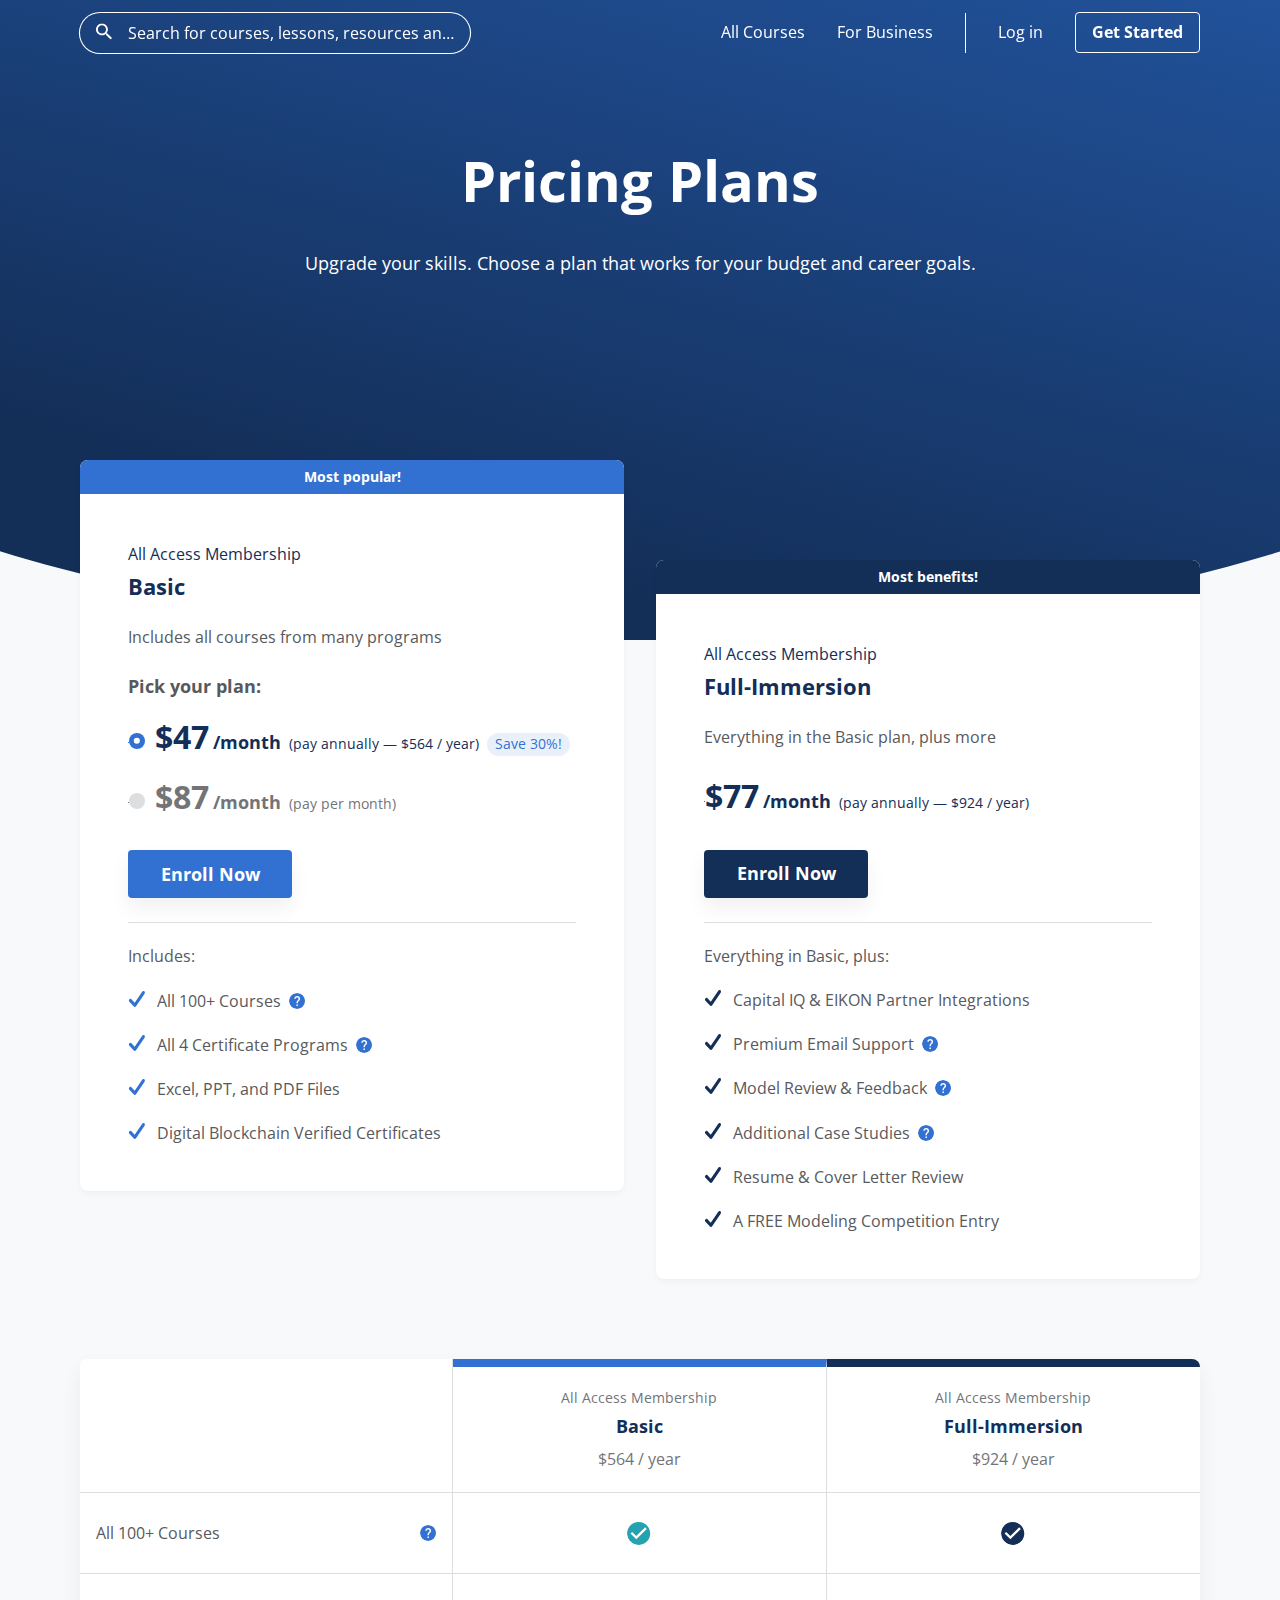
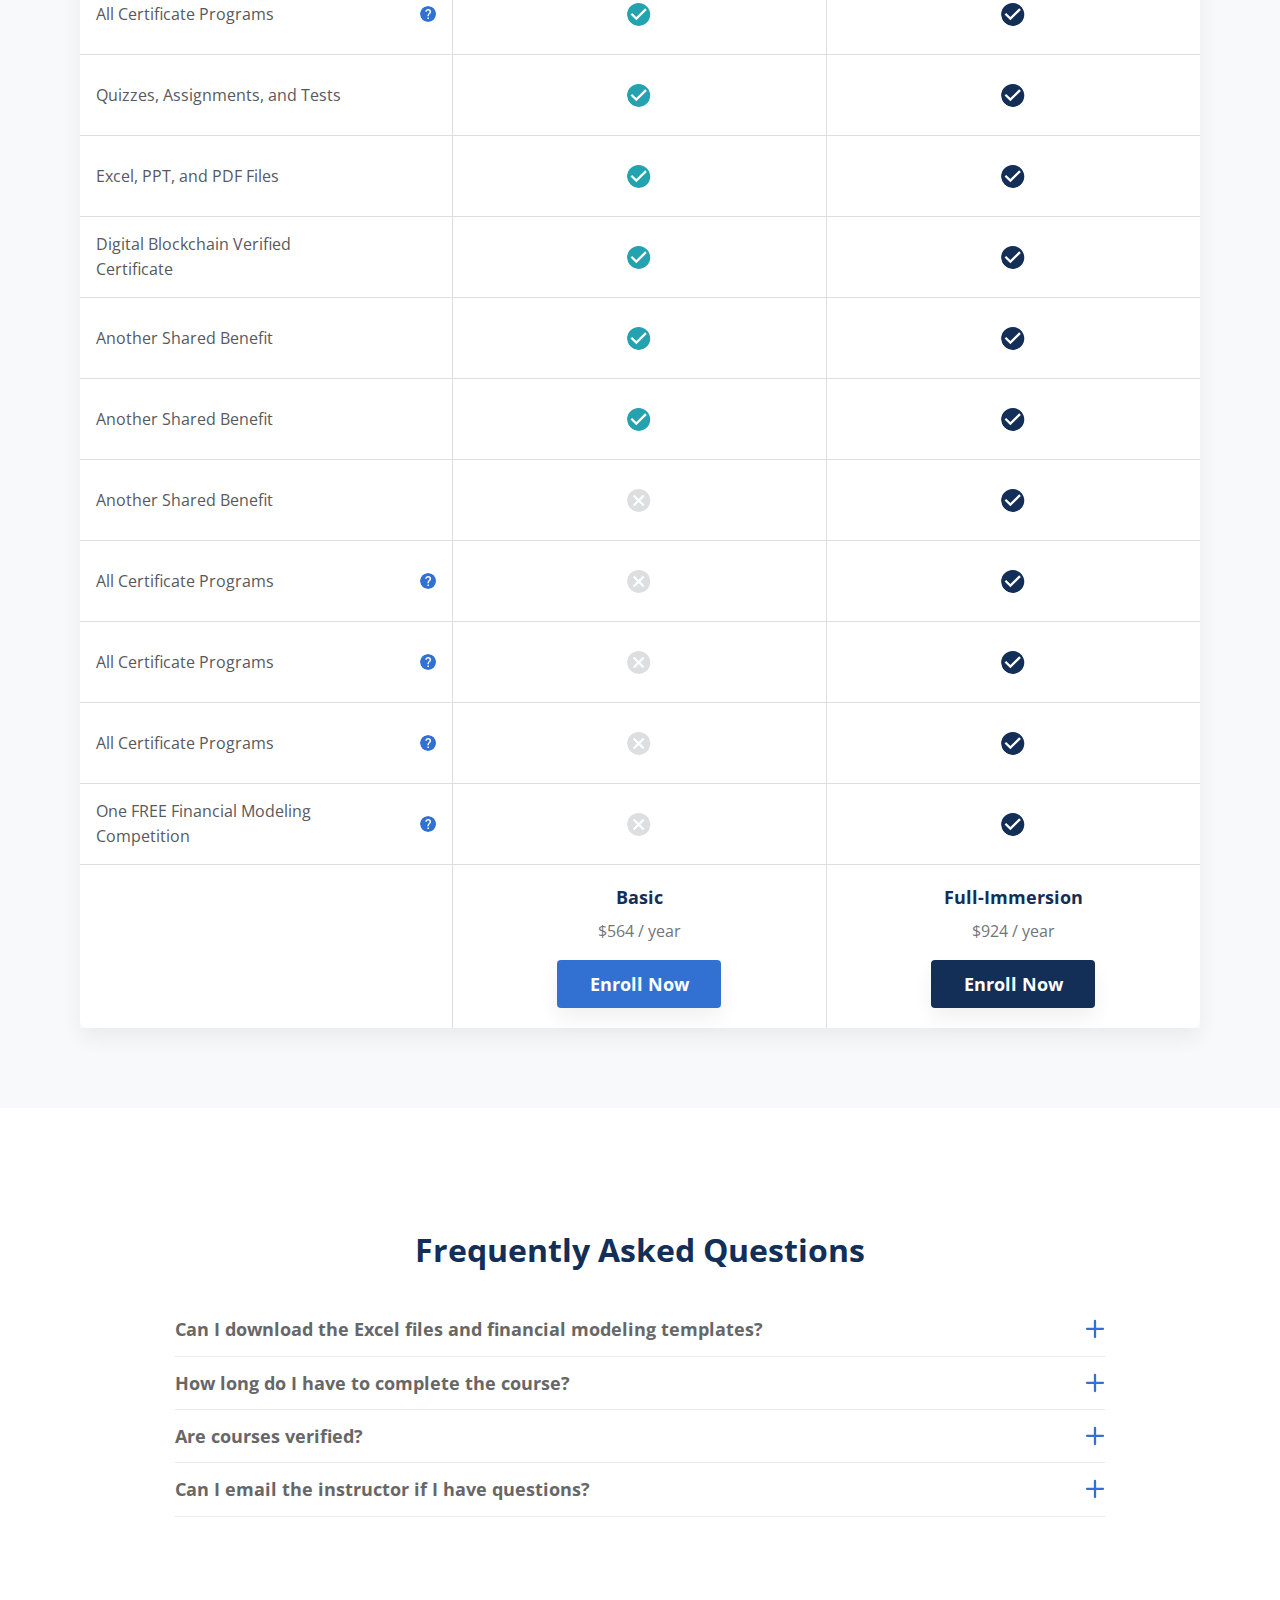
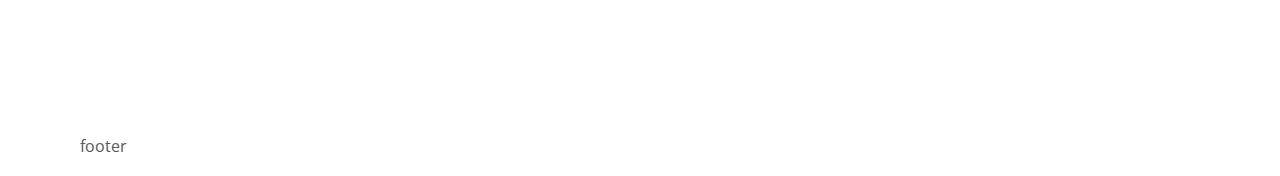
==== commit 66e967fc: "add faq" ====
--- a/assets/index.html
+++ b/assets/index.html
@@ -327,7 +327,45 @@
             </div>
           </div>
         </div>
-        <div class="faq"></div>
+        <articles class="faq">
+          <div class="container"> 
+            <h2 class="page__title">Frequently Asked Questions</h2>
+            <div class="faq-accordion accordion" id="faq-accordion">
+              <div class="faq-accordion__item">
+                <button class="faq-accordion__button collapsed" type="button" data-bs-toggle="collapse" data-bs-target="#faq1">Can I download the Excel files and financial modeling templates?</button>
+                <div class="faq-accordion__collapse collapse" id="faq1" data-bs-parent="#accordionExample">
+                  <div class="faq-accordion__content">
+                    <p>Это тело аккордеона первого элемента. Оно отображается по умолчанию, пока плагин свертывания не добавит соответствующие классы, которые мы используем для стилизации каждого элемента. Эти классы управляют общим внешним видом, а также отображением и скрытием с помощью переходов CSS. Вы можете изменить все это с помощью собственного CSS или переопределить наши переменные по умолчанию. Также стоит отметить, что практически любой HTML может быть поме, хотя переход ограничивает переполнение.</p>
+                  </div>
+                </div>
+              </div>
+              <div class="faq-accordion__item">
+                <button class="faq-accordion__button collapsed" type="button" data-bs-toggle="collapse" data-bs-target="#faq2">How long do I have to complete the course?</button>
+                <div class="faq-accordion__collapse collapse" id="faq2" data-bs-parent="#accordionExample">
+                  <div class="faq-accordion__content">
+                    <p>Это тело аккордеона первого элемента. Оно отображается по умолчанию, пока плагин свертывания не добавит соответствующие классы, которые мы используем для стилизации каждого элемента. Эти классы управляют общим внешним видом, а также отображением и скрытием с помощью переходов CSS. Вы можете изменить все это с помощью собственного CSS или переопределить наши переменные по умолчанию. Также стоит отметить, что практически любой HTML может быть поме, хотя переход ограничивает переполнение.</p>
+                  </div>
+                </div>
+              </div>
+              <div class="faq-accordion__item">
+                <button class="faq-accordion__button collapsed" type="button" data-bs-toggle="collapse" data-bs-target="#faq3">Are courses verified?</button>
+                <div class="faq-accordion__collapse collapse" id="faq3" data-bs-parent="#accordionExample">
+                  <div class="faq-accordion__content">
+                    <p>Это тело аккордеона первого элемента. Оно отображается по умолчанию, пока плагин свертывания не добавит соответствующие классы, которые мы используем для стилизации каждого элемента.</p>
+                  </div>
+                </div>
+              </div>
+              <div class="faq-accordion__item">
+                <button class="faq-accordion__button collapsed" type="button" data-bs-toggle="collapse" data-bs-target="#faq4">Can I email the instructor if I have questions?</button>
+                <div class="faq-accordion__collapse collapse" id="faq4" data-bs-parent="#accordionExample">
+                  <div class="faq-accordion__content">
+                    <p>Это тело аккордеона первого элемента. Оно отображается по умолчанию, пока плагин свертывания не добавит соответствующие классы, которые мы используем для стилизации каждого элемента.</p>
+                  </div>
+                </div>
+              </div>
+            </div>
+          </div>
+        </articles>
       </main>
       <footer class="footer">
         <div class="container">footer</div>
--- a/assets/css/styles.min.css
+++ b/assets/css/styles.min.css
@@ -1,2 +1,2 @@
-@charset "UTF-8";:root{scroll-behavior:inherit;--bs-gutter-x:20px;--fs-72-32:4.5rem;--fs-72-24:var(--fs-72-32);--fs-56-32:3.5rem;--fs-48-24:3rem;--fs-48-sm-18:var(--fs-48-24);--fs-48-xs-18:var(--fs-48-24);--fs-36-24:2.25rem;--fs-36-sm-18:var(--fs-36-24);--fs-32-24:2rem;--fs-32-sm-18:var(--fs-32-24);--fs-32-sm-16:var(--fs-32-24);--fs-24-18:1.5rem;--fs-24-lg-16:var(--fs-24-18);--fs-24-sm-16:var(--fs-24-18);--fs-18-16:1.125rem;--fs-18-14:var(--fs-18-16);--fs-16-14:1rem;--fs-16-sm-12:var(--fs-16-14);--fs-16-xs-12:var(--fs-16-14);--fs-16-sm-10:var(--fs-16-14);--fs-16-xs-10:var(--fs-16-14);--fs-14-12:0.875rem;--fs-14-sm-10:var(--fs-14-12);--fs-14-xs-10:var(--fs-14-12);--size-60-50:60px;--size-60-40:60px;--size-50-40:50px;--size-48-40:48px;--size-50-30:50px;--size-40-30:40px;--size-30-25:30px;--border-radius-24:24px;--border-radius-18:18px;--border-radius-16:16px;--border-radius-main:4px;--page-gap:80px;--header-height:64px;--pricing-card-gap:48px;--main-color:#3271D2;--main-color-hover:#1c57af;--accent-color:#132E57;--accent-color-hover:#132E57;--second-color:#727477;--second-light-color:#DDDEE0;--text-color:#57595D;--body-bg-color:#fff;--shadow:8px 8px 15px 0px rgba(0,0,0,.1);--shadow-xs:0px 3px 6px 0px #0000000A;--shadow-md:0px 10px 20px 0px #0000000F}@media (max-width:1699px) and (min-width:0px){:root{--fs-72-32:3rem;--fs-48-24:2.25rem;--fs-36-24:2rem;--fs-32-24:1.875rem}}@-webkit-keyframes modalAnimation{0%{opacity:0;display:none}100%{opacity:1;display:block}}@keyframes modalAnimation{0%{opacity:0;display:none}100%{opacity:1;display:block}}@-webkit-keyframes modalAnimationClose{0%{opacity:1;display:block}100%{opacity:0;display:none}}@keyframes modalAnimationClose{0%{opacity:1;display:block}100%{opacity:0;display:none}}@-webkit-keyframes up{from{-webkit-transform:translateY(0);transform:translateY(0)}to{-webkit-transform:translateY(-2px);transform:translateY(-2px)}}@keyframes up{from{-webkit-transform:translateY(0);transform:translateY(0)}to{-webkit-transform:translateY(-2px);transform:translateY(-2px)}}@-webkit-keyframes down{from{-webkit-transform:translateY(0);transform:translateY(0)}to{-webkit-transform:translateY(2px);transform:translateY(2px)}}@keyframes down{from{-webkit-transform:translateY(0);transform:translateY(0)}to{-webkit-transform:translateY(2px);transform:translateY(2px)}}*,::after,::before{-webkit-box-sizing:border-box;box-sizing:border-box}article,aside,blockquote,body,button,canvas,dd,del,details,dfn,div,dl,dt,fieldset,figcaption,figure,footer,form,h1,h2,h3,h4,h5,h6,header,hgroup,html,input,li,nav,ol,p,pre,section,select,textarea,ul,video{margin:0;padding:0}a{cursor:pointer;color:inherit}a,a:focus,a:hover{text-decoration:none;outline:0}.btn:active:focus,.btn:focus,button,button:focus,button:hover{outline:0}button{border:none;background:0 0;margin:0;padding:0;color:inherit;cursor:pointer}img{max-width:100%;max-height:100%;width:100%;height:auto}textarea{max-width:100%;width:100%;min-width:100%;min-height:40px}dl,ol,ul{list-style:none;margin:0;padding:0}dd,dt,h1,h2,h3,h4,h5,p{padding:0;margin:0}b,dt,h1,h2,h3,h4,h5,strong{font-family:Montserrat-Bold,sans-serif;font-weight:400}s{text-decoration-color:var(--main-color)}html{height:100%;font-size:16px}body{height:100%;min-width:320px;font-family:"Open Sans",sans-serif;font-optical-sizing:auto;font-weight:400;font-style:normal;color:var(--text-color);font-size:var(--fs-16-14);line-height:120%;background:var(--body-bg-color)}footer,header{-webkit-box-flex:0;-ms-flex:0 0 auto;flex:0 0 auto}main{-webkit-box-flex:1;-ms-flex:1 0 auto;flex:1 0 auto}.wrapper{position:relative;-webkit-box-orient:vertical;-webkit-box-direction:normal;display:-webkit-box;display:-ms-flexbox;display:flex;-ms-flex-direction:column;flex-direction:column;min-height:100%;max-width:1920px;margin:0 auto;-webkit-box-shadow:0 7px 15px rgba(0,0,0,.1);box-shadow:0 7px 15px rgba(0,0,0,.1)}.container{max-width:calc(1132px + var(--bs-gutter-x) * .5)}.offcanvas{padding:40px 20px 80px}.offcanvas__content{overflow:auto;padding:10px 15px}.offcanvas__close{position:absolute;top:10px;left:10px;z-index:1100;display:-webkit-box;display:-ms-flexbox;display:flex;-webkit-box-align:center;-ms-flex-align:center;align-items:center;-webkit-box-pack:center;-ms-flex-pack:center;justify-content:center;width:var(--size-40-30);height:var(--size-40-30);color:#fff;-webkit-transition:.2s ease-out;transition:.2s ease-out}.page{margin-top:calc(var(--header-height) * -1)}.page__title{font-size:var(--fs-48-24);font-family:Montserrat-Bold,sans-serif}.page__subtitle{font-size:var(--fs-24-18);font-family:Montserrat-Bold,sans-serif}.page__heading{font-size:var(--fs-18-16);font-family:Montserrat-Bold,sans-serif}.page__checkbox{position:relative;display:-webkit-box;display:-ms-flexbox;display:flex;-webkit-box-align:center;-ms-flex-align:center;align-items:center;cursor:pointer}.page__checkbox:hover svg rect{fill:var(--main-color-hover)}.page__checkbox:hover svg polyline{stroke:var(--main-color-hover)}.page__checkbox input{position:absolute;left:10px;bottom:0;width:1px!important;height:1px!important;border:none!important;-webkit-box-shadow:none!important;box-shadow:none!important}.page__checkbox input:checked~svg rect{fill:var(--main-color)}.page__checkbox input:checked~svg polyline{stroke:#fff}.page__checkbox svg{margin-right:10px;-ms-flex-negative:0;flex-shrink:0}.page__checkbox svg rect{fill:var(--second-light-color)}.page__checkbox svg polyline{stroke:var(--second-light-color)}.page__radio{display:-webkit-box;display:-ms-flexbox;display:flex;-webkit-box-align:baseline;-ms-flex-align:baseline;align-items:baseline;cursor:pointer}.page__radio:hover svg rect:last-child{fill:var(--main-color)}.page__radio input{width:1px}.page__radio input:checked~svg rect:first-child{fill:var(--main-color)}.page__radio input:checked~svg rect:last-child{fill:#fff}.page__radio svg{margin-right:10px}.page__radio svg rect{fill:var(--second-light-color)}.page__radio__content{display:-webkit-box;display:-ms-flexbox;display:flex;-webkit-box-align:baseline;-ms-flex-align:baseline;align-items:baseline;gap:4px 8px;-ms-flex-wrap:wrap;flex-wrap:wrap}.page__content{display:-webkit-box;display:-ms-flexbox;display:flex;-webkit-box-orient:vertical;-webkit-box-direction:normal;-ms-flex-direction:column;flex-direction:column;gap:20px}.page__content img{width:100%;max-height:600px;border-radius:10px}.page__content h1{font-family:"Open Sans",sans-serif;font-optical-sizing:auto;font-weight:400;font-style:normal;font-size:var(--fs-32-24);color:#ccc}.page__content h2{font-size:var(--fs-24-lg-16);font-family:Montserrat-Bold,sans-serif}.page__content h3{font-size:var(--fs-18-14);font-family:Montserrat-Bold,sans-serif}.page__content a{display:block;width:-webkit-fit-content;width:-moz-fit-content;width:fit-content}.page__content q{font-size:var(--fs-18-16)}.page__content p{font-size:var(--fs-16-14)}.page__content span{font-size:12px;color:var(--accent-color)}.page__content ul{display:-webkit-box;display:-ms-flexbox;display:flex;-webkit-box-orient:vertical;-webkit-box-direction:normal;-ms-flex-direction:column;flex-direction:column;gap:15px;padding-left:15px;list-style:none}.page__content ul li{padding-left:15px}.page__content ul li::marker{content:"—";color:var(--main-color)}.page__content ol{display:-webkit-box;display:-ms-flexbox;display:flex;-webkit-box-orient:vertical;-webkit-box-direction:normal;-ms-flex-direction:column;flex-direction:column;gap:15px;list-style-type:none;counter-reset:num}.page__content ol li{counter-increment:num;display:-webkit-box;display:-ms-flexbox;display:flex;gap:10px}.page__content ol li:before{content:counter(num);color:var(--main-color)}.page__content ol li:nth-child(-n+9)::before{content:"0" counter(num)}.page__content dl div{display:-webkit-box;display:-ms-flexbox;display:flex;-webkit-box-pack:justify;-ms-flex-pack:justify;justify-content:space-between;gap:10px;padding:15px 0;font-size:var(--fs-14-12);border-bottom:1px solid var(--second-color)}.page__content dl div dt{font-family:Montserrat-Regular,sans-serif}.page__content dl div dd{font-family:Montserrat-Bold,sans-serif}.page__content table{display:block;overflow-x:auto}.page__content table thead tr{color:#fff;font-family:Montserrat-Bold,sans-serif;background:#000}.page__content table tbody tr:nth-child(even){background:var(--second-light-color)}.page__content table tbody tr:hover{background:var(--accent-color);color:#fff}.page__content table td{padding:20px;font-size:var(--fs-16-sm-12);font-weight:400}.page__content table td:first-child{border-radius:16px 0 0 16px}.page__content table td:last-child{border-radius:0 16px 16px 0}.text-preview{display:-webkit-box;-webkit-box-orient:vertical;text-overflow:ellipsis;overflow:hidden}.text-preview-open{cursor:pointer}.text-preview.open{line-clamp:inherit}.text-line-1{line-clamp:1}.text-line-2{line-clamp:2}.text-line-3{line-clamp:3}.text--is-clamped{cursor:help}.icon{stroke:currentColor}.icon-fill{fill:currentColor}.icon-rotate-90{-webkit-transform:rotate(90deg);-ms-transform:rotate(90deg);transform:rotate(90deg)}.icon-rotate-180{-webkit-transform:rotate(180deg);-ms-transform:rotate(180deg);transform:rotate(180deg)}.icon-rotate-270{-webkit-transform:rotate(270deg);-ms-transform:rotate(270deg);transform:rotate(270deg)}.check-icon{display:-webkit-box;display:-ms-flexbox;display:flex;-webkit-box-align:center;-ms-flex-align:center;align-items:center;-webkit-box-pack:center;-ms-flex-pack:center;justify-content:center;width:24px;height:24px;border-radius:50%}.check-icon--main{background:url(../img/check-main.svg) center/contain no-repeat}.check-icon--accent{background:url(../img/check-accent.svg) center/contain no-repeat}.check-icon--miss{background:url(../img/check-miss.svg) center/contain no-repeat}.btn-fill{display:-webkit-box;display:-ms-flexbox;display:flex;-webkit-box-align:center;-ms-flex-align:center;align-items:center;-webkit-box-pack:center;-ms-flex-pack:center;justify-content:center;font-family:"Open Sans",sans-serif;font-optical-sizing:auto;font-weight:700;font-style:normal;color:#fff;font-size:var(--fs-18-16);border-radius:var(--border-radius-main);width:100%;max-width:164px;height:var(--size-48-40);-webkit-box-shadow:var(--shadow-md);box-shadow:var(--shadow-md);-webkit-transition:.2s ease-out;transition:.2s ease-out;outline:transparent solid 0}.btn-fill--main{background-color:var(--main-color)}.btn-fill--main:active{-webkit-box-shadow:0 0 0 0 var(--accent-color);box-shadow:0 0 0 0 var(--accent-color)}.btn-fill--accent{background-color:var(--accent-color)}.btn-fill--accent:active{-webkit-box-shadow:0 0 0 0 var(--main-color);box-shadow:0 0 0 0 var(--main-color)}@media (hover:hover){.btn-fill--main:hover{background-color:var(--accent-color);border-color:var(--accent-color)}.btn-fill--accent:hover{background-color:var(--main-color);border-color:var(--main-color)}}.tooltip{--bs-tooltip-bg:var(--accent-color);--bs-tooltip-opacity:1;--bs-tooltip-color:#fff;--bs-tooltip-border-radius:var(--border-radius-main);--bs-tooltip-padding-y:16px;--bs-tooltip-padding-x:16px;--bs-tooltip-max-width:190px;pointer-events:none}.help-tooltip{position:relative;-ms-flex-negative:0;flex-shrink:0;width:16px;height:16px;border-radius:50%;background:url(../img/help-tooltip.svg) 0 0/cover no-repeat;z-index:4}.help-tooltip::after{position:absolute;content:"";inset:-6px;z-index:500}.burger{width:-webkit-fit-content;width:-moz-fit-content;width:fit-content;padding:8px;background:var(--main-color);border-radius:var(--border-radius-main);-webkit-box-shadow:var(--shadow-xs);box-shadow:var(--shadow-xs)}.burger__icon{display:-webkit-box;display:-ms-flexbox;display:flex;-webkit-box-orient:vertical;-webkit-box-direction:normal;-ms-flex-direction:column;flex-direction:column;gap:5px}.burger__icon>span{display:block;width:24px;height:2px;background-color:#fff;-webkit-transition:.2s ease-out;transition:.2s ease-out}.nav{display:-webkit-box;display:-ms-flexbox;display:flex;-webkit-box-align:center;-ms-flex-align:center;align-items:center;gap:32px}.nav__link{position:relative;display:block;color:#fff}.nav__link::after{content:"";position:absolute;bottom:-4px;left:0;right:0;display:block;width:0;height:1px;background-color:#fff;-webkit-transition:.2s ease-out;transition:.2s ease-out}.nav__link--cta{padding:6px 16px;font-family:"Open Sans",sans-serif;font-optical-sizing:auto;font-weight:700;font-style:normal;line-height:170%;border:1px solid #fff;border-radius:var(--border-radius-main);-webkit-transition:.2s ease-out;transition:.2s ease-out}.nav__link--cta::after{content:none}.nav__link--cta:active{background-color:var(--accent-color);border-color:var(--accent-color)}@media (hover:hover){.nav__link--cta:hover{background-color:var(--main-color);border-color:var(--main-color)}.nav__link:hover::after{width:100%}.search-form__button:hover{color:var(--accent-color-hover)}}.nav .break-nav{display:block;width:1px;height:40px;background-color:#fff}.pricing-card{width:100%;max-width:544px;background:#fff;border-radius:calc(var(--border-radius-main) * 2);-webkit-box-shadow:var(--shadow-xs);box-shadow:var(--shadow-xs);overflow:hidden}.pricing-card__header{padding:6px;font-family:"Open Sans",sans-serif;font-optical-sizing:auto;font-weight:700;font-style:normal;color:#fff;font-size:var(--fs-14-12);line-height:160%;text-align:center;background-color:var(--main-color)}.pricing-card__body{display:-webkit-box;display:-ms-flexbox;display:flex;-webkit-box-orient:vertical;-webkit-box-direction:normal;-ms-flex-direction:column;flex-direction:column;gap:calc(var(--pricing-card-gap)/ 2);padding:var(--pricing-card-gap)}.pricing-card__hgroup{display:-webkit-box;display:-ms-flexbox;display:flex;-webkit-box-orient:vertical;-webkit-box-direction:reverse;-ms-flex-direction:column-reverse;flex-direction:column-reverse;gap:4px;color:var(--accent-color)}.pricing-card__title{font-family:"Open Sans",sans-serif;font-optical-sizing:auto;font-weight:700;font-style:normal;font-size:var(--fs-24-18);line-height:130%}.pricing-card__subtitle{font-family:"Open Sans",sans-serif;font-optical-sizing:auto;font-weight:700;font-style:normal;font-size:var(--fs-18-16);line-height:140%}.pricing-card__descr{font-family:"Open Sans",sans-serif;font-optical-sizing:auto;font-weight:400;font-style:normal;font-size:var(--fs-16-14);line-height:160%}.pricing-card__form,.pricing-card__plan{display:-webkit-box;display:-ms-flexbox;display:flex;-webkit-box-orient:vertical;-webkit-box-direction:normal;-ms-flex-direction:column;flex-direction:column;gap:calc(var(--pricing-card-gap)/ 3)}.pricing-card__form .page__radio>svg{display:none}.pricing-card__form:has(.page__radio+.page__radio) svg{display:block}.pricing-card__form>.page__radio>.page__radio__content{color:var(--second-color)}.pricing-card__form>.page__radio>input:checked~.page__radio__content{color:var(--accent-color)}.pricing-card__form>.btn-fill{margin-top:calc(var(--pricing-card-gap)/ 3)}.pricing-card__price>span{font-family:"Open Sans",sans-serif;font-optical-sizing:auto;font-weight:700;font-style:normal;font-size:var(--fs-18-16);line-height:175%}.pricing-card__price>span:first-child{margin-right:4px;font-size:var(--fs-32-24);line-height:135%}.pricing-card__price__pay{font-family:"Open Sans",sans-serif;font-optical-sizing:auto;font-weight:400;font-style:normal;font-size:var(--fs-14-12);line-height:160%}.pricing-card__price__sale{padding:0 8px;font-family:"Open Sans",sans-serif;font-optical-sizing:auto;font-weight:400;font-style:normal;font-size:var(--fs-14-12);color:var(--main-color);line-height:160%;border-radius:var(--border-radius-16);background:#e9f0fa}.pricing-card__includes{display:-webkit-box;display:-ms-flexbox;display:flex;-webkit-box-orient:vertical;-webkit-box-direction:normal;-ms-flex-direction:column;flex-direction:column;gap:calc(var(--pricing-card-gap)/ 2);padding-top:calc(var(--pricing-card-gap)/ 2);border-top:1px solid var(--second-light-color)}.pricing-card__includes__list{display:-webkit-box;display:-ms-flexbox;display:flex;-webkit-box-orient:vertical;-webkit-box-direction:normal;-ms-flex-direction:column;flex-direction:column;gap:calc(var(--pricing-card-gap)/ 2)}.pricing-card__includes__list li{display:-webkit-box;display:-ms-flexbox;display:flex;-webkit-box-align:baseline;-ms-flex-align:baseline;align-items:baseline}.pricing-card__includes__list li::before{content:url(../img/check-mark-li.svg);margin-right:12px}.pricing-card .help-tooltip{-ms-flex-item-align:center;align-self:center;margin-left:8px}.pricing-card--accent .pricing-card__header{background-color:var(--accent-color)}.pricing-card--accent .pricing-card__includes__list li::before{content:url(../img/check-mark-li2.svg)}.form input{height:var(--size-60-50)!important;padding-left:30px!important;border:none;outline:0}.form .form-floating label{padding-left:30px!important;font-size:var(--fs-16-14)}@media screen and (max-width:1199px){.form .form-floating label{padding:.85rem .75rem}}.form button{display:-webkit-box;display:-ms-flexbox;display:flex;-webkit-box-align:center;-ms-flex-align:center;align-items:center;-webkit-box-pack:justify;-ms-flex-pack:justify;justify-content:space-between;width:100%;height:var(--size-60-50);padding:0 30px}.search-form{position:relative;width:100%}.search-form input{display:-webkit-box;line-clamp:1;box-orient:vertical;-webkit-line-clamp:1;-webkit-box-orient:vertical;text-overflow:ellipsis;overflow:hidden;width:100%;height:40px;padding:0 16px 0 48px;font-size:var(--fs-16-14);line-height:120%;color:#fff;background:0 0;border-radius:50px;border:none;outline:0;-webkit-box-shadow:0 0 0 .07rem #fff;box-shadow:0 0 0 .07rem #fff;-webkit-transition:.2s ease-out;transition:.2s ease-out}.search-form input::-webkit-input-placeholder{font-family:"Open Sans",sans-serif;font-optical-sizing:auto;font-weight:400;font-style:normal;color:#fff;font-size:var(--fs-16-14);line-height:120%}.search-form input::-moz-placeholder{font-family:"Open Sans",sans-serif;font-optical-sizing:auto;font-weight:400;font-style:normal;color:#fff;font-size:var(--fs-16-14);line-height:120%}.search-form input:-ms-input-placeholder{font-family:"Open Sans",sans-serif;font-optical-sizing:auto;font-weight:400;font-style:normal;color:#fff;font-size:var(--fs-16-14);line-height:120%}.search-form input::-ms-input-placeholder{font-family:"Open Sans",sans-serif;font-optical-sizing:auto;font-weight:400;font-style:normal;color:#fff;font-size:var(--fs-16-14);line-height:120%}.search-form input::placeholder{font-family:"Open Sans",sans-serif;font-optical-sizing:auto;font-weight:400;font-style:normal;color:#fff;font-size:var(--fs-16-14);line-height:120%}.search-form input:hover{-webkit-box-shadow:0 0 0 .07rem var(--accent-color-hover);box-shadow:0 0 0 .07rem var(--accent-color-hover)}.search-form input:focus{background:#fff;color:var(--accent-color)}.search-form input:focus::-webkit-input-placeholder{color:var(--accent-color)}.search-form input:focus::-moz-placeholder{color:var(--accent-color)}.search-form input:focus:-ms-input-placeholder{color:var(--accent-color)}.search-form input:focus::-ms-input-placeholder{color:var(--accent-color)}.search-form input:focus::placeholder{color:var(--accent-color)}.search-form input:focus~.search-form__button{color:var(--accent-color)}.search-form__button{position:absolute;top:50%;left:16px;color:#fff;border:none;background:0 0;-webkit-transform:translateY(-60%);-ms-transform:translateY(-60%);transform:translateY(-60%);-webkit-transition:.2s ease-out;transition:.2s ease-out}.menu-offcanvas{background-color:var(--accent-color)}.menu-offcanvas .nav{margin-top:var(--page-gap);-webkit-box-orient:vertical;-webkit-box-direction:normal;-ms-flex-direction:column;flex-direction:column}.header{position:sticky;top:0;left:0;right:0;width:100%;height:var(--header-height);padding:12px 0;background:0 0;z-index:600;-webkit-transition:.2s ease-out;transition:.2s ease-out}.header__row{display:-webkit-box;display:-ms-flexbox;display:flex;-webkit-box-align:center;-ms-flex-align:center;align-items:center;-webkit-box-pack:justify;-ms-flex-pack:justify;justify-content:space-between;gap:24px}@media (max-width:991px) and (min-width:0px){:root{--fs-72-32:2rem;--fs-48-24:1.5rem}.pricing-card{max-width:450px}.header__row{-webkit-box-pack:end;-ms-flex-pack:end;justify-content:end}.header__search{display:none}}.header__search{width:100%;max-width:390px}.header__burger{display:none}.header.fixed{background:linear-gradient(32.69deg,#132e57 21.82%,#255bac 100%);-webkit-box-shadow:var(--shadow-xs);box-shadow:var(--shadow-xs)}@media (max-width:991px) and (min-width:0px){.header__nav{display:none}.header__burger{display:-webkit-box;display:-ms-flexbox;display:flex}.header.fixed{background:0 0;-webkit-box-shadow:none;box-shadow:none}}.footer{margin-top:var(--page-gap);padding:20px 0;background:#fff}.pricing-hero{min-height:calc(var(--page-gap) * 8);background:url(../img/bg.svg) bottom center/cover no-repeat}.pricing-hero__hgroup{display:-webkit-box;display:-ms-flexbox;display:flex;-webkit-box-orient:vertical;-webkit-box-direction:normal;-ms-flex-direction:column;flex-direction:column;-webkit-box-align:center;-ms-flex-align:center;align-items:center;gap:calc(var(--page-gap)/ 2.5);padding-top:calc(var(--page-gap) + var(--header-height));text-align:center}.pricing-hero__title{font-family:"Open Sans",sans-serif;font-optical-sizing:auto;font-weight:700;font-style:normal;color:#fff;font-size:var(--fs-56-32);line-height:130%}.pricing-hero__descr{font-family:"Open Sans",sans-serif;font-optical-sizing:auto;font-weight:400;font-style:normal;color:#fff;font-size:var(--fs-18-16);line-height:160%}.pricing-cards__items{display:-webkit-box;display:-ms-flexbox;display:flex;-webkit-box-align:start;-ms-flex-align:start;align-items:start;-webkit-box-pack:center;-ms-flex-pack:center;justify-content:center;gap:32px;margin-top:calc(var(--page-gap) * -1)}.pricing-cards__items>.pricing-card:first-child{margin-top:calc(var(--page-gap) * 1.25 * -1)}@media (max-width:1199px) and (min-width:0px){:root{--fs-72-32:2.25rem;--fs-56-32:2.625rem;--fs-48-24:2rem;--fs-24-18:1.125rem;--fs-24-lg-16:1rem;--fs-18-16:1rem;--fs-18-14:0.875rem;--size-60-50:50px;--size-60-40:40px;--size-50-40:40px;--size-50-30:30px;--size-48-40:40px;--size-40-30:30px;--size-30-25:25px;--wrapper-gap:40px;--pricing-card-gap:32px;--page-gap:60px}.pricing-cards__items{gap:12px}}@media (max-width:767px) and (min-width:0px){:root{--fs-72-24:1.5rem;--fs-48-sm-18:1.125rem;--fs-36-sm-18:1.125rem;--fs-32-sm-18:1.125rem;--fs-32-sm-16:1rem;--fs-24-sm-16:1rem;--fs-16-sm-12:0.75rem;--fs-16-sm-10:0.625rem;--fs-14-sm-10:0.625rem;--page-gap:50px;--pricing-card-gap:24px}.pricing-cards__items{-webkit-box-orient:vertical;-webkit-box-direction:normal;-ms-flex-direction:column;flex-direction:column;-webkit-box-align:center;-ms-flex-align:center;align-items:center;gap:24px}}.pricing-details{margin-top:var(--page-gap)}.pricing-details__hgroup{display:-webkit-box;display:-ms-flexbox;display:flex;-webkit-box-orient:vertical;-webkit-box-direction:reverse;-ms-flex-direction:column-reverse;flex-direction:column-reverse;-webkit-box-align:center;-ms-flex-align:center;align-items:center;gap:4px;text-align:center}.pricing-details__title{font-family:"Open Sans",sans-serif;font-optical-sizing:auto;font-weight:700;font-style:normal;color:var(--accent-color);font-size:var(--fs-18-16);line-height:140%}.pricing-details__descr{font-family:"Open Sans",sans-serif;font-optical-sizing:auto;font-weight:400;font-style:normal;font-size:var(--fs-14-12);color:var(--second-color);line-height:160%}.pricing-details__per-year{font-family:"Open Sans",sans-serif;font-optical-sizing:auto;font-weight:400;font-style:normal;font-size:var(--fs-16-14);color:var(--second-color);line-height:160%;margin-top:8px}.pricing-details__table table{width:100%;border-collapse:separate;border-spacing:0;-webkit-box-shadow:var(--shadow-md);box-shadow:var(--shadow-md)}.pricing-details__table table .cell-main{border-top:8px solid var(--main-color)}.pricing-details__table table .cell-accent{border-top:8px solid var(--accent-color)}.pricing-details__table table .cell-center{display:-webkit-box;display:-ms-flexbox;display:flex;-webkit-box-align:center;-ms-flex-align:center;align-items:center;-webkit-box-pack:center;-ms-flex-pack:center;justify-content:center;-webkit-box-orient:vertical;-webkit-box-direction:normal;-ms-flex-direction:column;flex-direction:column}.pricing-details__table table .cell-detail{display:-webkit-box;display:-ms-flexbox;display:flex;-webkit-box-align:center;-ms-flex-align:center;align-items:center;-webkit-box-pack:justify;-ms-flex-pack:justify;justify-content:space-between;gap:10px;line-height:160%}.pricing-details__table table .cell-detail>p{max-width:260px}.pricing-details__table table td{background:#fff;min-height:var(--page-gap);padding:16px 32px}.pricing-details__table table td:not(:last-child){border-right:1px solid var(--second-light-color)}.pricing-details__table table tr{display:grid;grid-template-columns:repeat(3,1fr)}.pricing-details__table table thead{position:sticky;top:var(--header-height);z-index:100}.pricing-details__table table thead td:first-child{border-radius:calc(var(--border-radius-main) * 2) 0 0 0}.pricing-details__table table thead td:last-child{border-radius:0 calc(var(--border-radius-main) * 2) 0 0}.pricing-details__table table tfoot td:first-child{border-radius:0 0 0 calc(var(--border-radius-main) * 2)}.pricing-details__table table tfoot td:last-child{border-radius:0 0 calc(var(--border-radius-main) * 2) 0}.pricing-details__table table tfoot td,.pricing-details__table table thead td{padding:40px}.pricing-details__table table tbody tr,.pricing-details__table table thead tr{border-bottom:1px solid var(--second-light-color)}.pricing-details__table table .btn-fill{margin-top:16px}@media (max-width:1399px) and (min-width:0px){:root{--fs-72-32:2.625rem;--fs-36-24:1.5rem;--fs-32-24:1.5rem;--fs-24-18:1.375rem;--fs-16-14:0.875rem;--fs-14-12:0.75rem}.pricing-details__table table tfoot td,.pricing-details__table table thead td{padding:20px}.pricing-details__table table td{padding:12px 16px}}@media (max-width:767px) and (min-width:0px){.pricing-details__table table thead{position:static;top:0}}@media (max-width:576px) and (min-width:0px){:root{--bs-gutter-x:15px;--fs-48-xs-18:1.125rem;--fs-16-xs-12:0.75rem;--fs-16-xs-10:0.625rem;--fs-14-xs-10:0.625rem}.pricing-details__table{overflow-x:auto}.pricing-details__table table{min-width:500px;overflow-x:auto}.pricing-details__table table td,.pricing-details__table table tfoot td,.pricing-details__table table thead td{padding:14px}}.faq{background:#fff;margin-top:var(--page-gap);height:300px}.pricing-page{background:#f8f9fa}@media (max-width:1199px) and (min-width:0px){.page__content .cols-2-1{gap:40px}.page__content table{display:block;overflow-x:auto;white-space:nowrap;width:100%}.open-menu{padding-right:0}.bottom-fixed{display:-webkit-box;display:-ms-flexbox;display:flex}.offcanvas__close{right:-30px}}
+@charset "UTF-8";:root{scroll-behavior:inherit;--bs-gutter-x:20px;--fs-72-32:4.5rem;--fs-72-24:var(--fs-72-32);--fs-56-32:3.5rem;--fs-48-24:3rem;--fs-48-sm-18:var(--fs-48-24);--fs-48-xs-18:var(--fs-48-24);--fs-36-24:2.25rem;--fs-36-sm-18:var(--fs-36-24);--fs-32-24:2rem;--fs-32-sm-18:var(--fs-32-24);--fs-32-sm-16:var(--fs-32-24);--fs-24-18:1.5rem;--fs-24-lg-16:var(--fs-24-18);--fs-24-sm-16:var(--fs-24-18);--fs-18-16:1.125rem;--fs-18-14:var(--fs-18-16);--fs-16-14:1rem;--fs-16-sm-12:var(--fs-16-14);--fs-16-xs-12:var(--fs-16-14);--fs-16-sm-10:var(--fs-16-14);--fs-16-xs-10:var(--fs-16-14);--fs-14-12:0.875rem;--fs-14-sm-10:var(--fs-14-12);--fs-14-xs-10:var(--fs-14-12);--size-60-50:60px;--size-60-40:60px;--size-50-40:50px;--size-48-40:48px;--size-50-30:50px;--size-40-30:40px;--size-30-25:30px;--border-radius-24:24px;--border-radius-18:18px;--border-radius-16:16px;--border-radius-main:4px;--page-gap:80px;--header-height:64px;--pricing-card-gap:48px;--main-color:#3271D2;--main-color-hover:#1c57af;--accent-color:#132E57;--accent-color-hover:#132E57;--second-color:#727477;--second-light-color:#DDDEE0;--text-color:#57595D;--body-bg-color:#fff;--shadow:8px 8px 15px 0px rgba(0,0,0,.1);--shadow-xs:0px 3px 6px 0px #0000000A;--shadow-md:0px 10px 20px 0px #0000000F}@-webkit-keyframes modalAnimation{0%{opacity:0;display:none}100%{opacity:1;display:block}}@keyframes modalAnimation{0%{opacity:0;display:none}100%{opacity:1;display:block}}@-webkit-keyframes modalAnimationClose{0%{opacity:1;display:block}100%{opacity:0;display:none}}@keyframes modalAnimationClose{0%{opacity:1;display:block}100%{opacity:0;display:none}}@-webkit-keyframes up{from{-webkit-transform:translateY(0);transform:translateY(0)}to{-webkit-transform:translateY(-2px);transform:translateY(-2px)}}@keyframes up{from{-webkit-transform:translateY(0);transform:translateY(0)}to{-webkit-transform:translateY(-2px);transform:translateY(-2px)}}@-webkit-keyframes down{from{-webkit-transform:translateY(0);transform:translateY(0)}to{-webkit-transform:translateY(2px);transform:translateY(2px)}}@keyframes down{from{-webkit-transform:translateY(0);transform:translateY(0)}to{-webkit-transform:translateY(2px);transform:translateY(2px)}}*,::after,::before{-webkit-box-sizing:border-box;box-sizing:border-box}article,aside,blockquote,body,button,canvas,dd,del,details,dfn,div,dl,dt,fieldset,figcaption,figure,footer,form,h1,h2,h3,h4,h5,h6,header,hgroup,html,input,li,nav,ol,p,pre,section,select,textarea,ul,video{margin:0;padding:0}a{cursor:pointer;color:inherit}a,a:focus,a:hover{text-decoration:none;outline:0}.btn:active:focus,.btn:focus,button,button:focus,button:hover{outline:0}button{border:none;background:0 0;margin:0;padding:0;color:inherit;cursor:pointer}img{max-width:100%;max-height:100%;width:100%;height:auto}textarea{max-width:100%;width:100%;min-width:100%;min-height:40px}dl,ol,ul{list-style:none;margin:0;padding:0}dd,dt,h1,h2,h3,h4,h5,p{padding:0;margin:0}b,dt,h1,h2,h3,h4,h5,strong{font-family:Montserrat-Bold,sans-serif;font-weight:400}s{text-decoration-color:var(--main-color)}html{height:100%;font-size:16px}body{height:100%;min-width:320px;font-family:"Open Sans",sans-serif;font-optical-sizing:auto;font-weight:400;font-style:normal;color:var(--text-color);font-size:var(--fs-16-14);line-height:120%;background:var(--body-bg-color)}footer,header{-webkit-box-flex:0;-ms-flex:0 0 auto;flex:0 0 auto}main{-webkit-box-flex:1;-ms-flex:1 0 auto;flex:1 0 auto}.wrapper{position:relative;-webkit-box-orient:vertical;-webkit-box-direction:normal;display:-webkit-box;display:-ms-flexbox;display:flex;-ms-flex-direction:column;flex-direction:column;min-height:100%;max-width:1920px;margin:0 auto;-webkit-box-shadow:0 7px 15px rgba(0,0,0,.1);box-shadow:0 7px 15px rgba(0,0,0,.1)}.container{max-width:calc(1132px + var(--bs-gutter-x) * .5)}.offcanvas{padding:40px 20px 20px}.offcanvas__content{overflow:auto;padding:10px 15px}.offcanvas__close{position:absolute;top:10px;left:10px;z-index:1100;display:-webkit-box;display:-ms-flexbox;display:flex;-webkit-box-align:center;-ms-flex-align:center;align-items:center;-webkit-box-pack:center;-ms-flex-pack:center;justify-content:center;width:var(--size-40-30);height:var(--size-40-30);color:#fff;-webkit-transition:.2s ease-out;transition:.2s ease-out}.page{margin-top:calc(var(--header-height) * -1)}.page__title{font-family:"Open Sans",sans-serif;font-optical-sizing:auto;font-weight:700;font-style:normal;font-size:var(--fs-32-24);color:var(--accent-color);text-align:center;line-height:135%}.page__subtitle{font-family:"Open Sans",sans-serif;font-optical-sizing:auto;font-weight:700;font-style:normal;font-size:var(--fs-24-18);color:var(--accent-color);text-align:center;line-height:135%}.page__heading{font-family:"Open Sans",sans-serif;font-optical-sizing:auto;font-weight:700;font-style:normal;font-size:var(--fs-18-16);color:var(--accent-color);text-align:center;line-height:135%}.page__checkbox{position:relative;display:-webkit-box;display:-ms-flexbox;display:flex;-webkit-box-align:center;-ms-flex-align:center;align-items:center;cursor:pointer}.page__checkbox:hover svg rect{fill:var(--main-color-hover)}.page__checkbox:hover svg polyline{stroke:var(--main-color-hover)}.page__checkbox input{position:absolute;left:10px;bottom:0;width:1px!important;height:1px!important;border:none!important;-webkit-box-shadow:none!important;box-shadow:none!important}.page__checkbox input:checked~svg rect{fill:var(--main-color)}.page__checkbox input:checked~svg polyline{stroke:#fff}.page__checkbox svg{margin-right:10px;-ms-flex-negative:0;flex-shrink:0}.page__checkbox svg rect{fill:var(--second-light-color)}.page__checkbox svg polyline{stroke:var(--second-light-color)}.page__radio{display:-webkit-box;display:-ms-flexbox;display:flex;-webkit-box-align:baseline;-ms-flex-align:baseline;align-items:baseline;cursor:pointer}.page__radio:hover svg rect:last-child{fill:var(--main-color)}.page__radio input{width:1px}.page__radio input:checked~svg rect:first-child{fill:var(--main-color)}.page__radio input:checked~svg rect:last-child{fill:#fff}.page__radio svg{margin-right:10px}.page__radio svg rect{fill:var(--second-light-color)}.page__radio__content{display:-webkit-box;display:-ms-flexbox;display:flex;-webkit-box-align:baseline;-ms-flex-align:baseline;align-items:baseline;gap:4px 8px;-ms-flex-wrap:wrap;flex-wrap:wrap}.page__content{display:-webkit-box;display:-ms-flexbox;display:flex;-webkit-box-orient:vertical;-webkit-box-direction:normal;-ms-flex-direction:column;flex-direction:column;gap:20px}.page__content img{width:100%;max-height:600px;border-radius:10px}.page__content h1{font-family:"Open Sans",sans-serif;font-optical-sizing:auto;font-weight:400;font-style:normal;font-size:var(--fs-32-24);color:#ccc}.page__content h2{font-size:var(--fs-24-lg-16);font-family:Montserrat-Bold,sans-serif}.page__content h3{font-size:var(--fs-18-14);font-family:Montserrat-Bold,sans-serif}.page__content a{display:block;width:-webkit-fit-content;width:-moz-fit-content;width:fit-content}.page__content q{font-size:var(--fs-18-16)}.page__content p{font-size:var(--fs-16-14)}.page__content span{font-size:12px;color:var(--accent-color)}.page__content ul{display:-webkit-box;display:-ms-flexbox;display:flex;-webkit-box-orient:vertical;-webkit-box-direction:normal;-ms-flex-direction:column;flex-direction:column;gap:15px;padding-left:15px;list-style:none}.page__content ul li{padding-left:15px}.page__content ul li::marker{content:"—";color:var(--main-color)}.page__content ol{display:-webkit-box;display:-ms-flexbox;display:flex;-webkit-box-orient:vertical;-webkit-box-direction:normal;-ms-flex-direction:column;flex-direction:column;gap:15px;list-style-type:none;counter-reset:num}.page__content ol li{counter-increment:num;display:-webkit-box;display:-ms-flexbox;display:flex;gap:10px}.page__content ol li:before{content:counter(num);color:var(--main-color)}.page__content ol li:nth-child(-n+9)::before{content:"0" counter(num)}.page__content dl div{display:-webkit-box;display:-ms-flexbox;display:flex;-webkit-box-pack:justify;-ms-flex-pack:justify;justify-content:space-between;gap:10px;padding:15px 0;font-size:var(--fs-14-12);border-bottom:1px solid var(--second-color)}.page__content dl div dt{font-family:Montserrat-Regular,sans-serif}.page__content dl div dd{font-family:Montserrat-Bold,sans-serif}.page__content table{display:block;overflow-x:auto}.page__content table thead tr{color:#fff;font-family:Montserrat-Bold,sans-serif;background:#000}.page__content table tbody tr:nth-child(even){background:var(--second-light-color)}.page__content table tbody tr:hover{background:var(--accent-color);color:#fff}.page__content table td{padding:20px;font-size:var(--fs-16-sm-12);font-weight:400}.page__content table td:first-child{border-radius:16px 0 0 16px}.page__content table td:last-child{border-radius:0 16px 16px 0}.text-preview{display:-webkit-box;-webkit-box-orient:vertical;text-overflow:ellipsis;overflow:hidden}.text-preview-open{cursor:pointer}.text-preview.open{line-clamp:inherit}.text-line-1{line-clamp:1}.text-line-2{line-clamp:2}.text-line-3{line-clamp:3}.text--is-clamped{cursor:help}.icon{stroke:currentColor}.icon-fill{fill:currentColor}.icon-rotate-90{-webkit-transform:rotate(90deg);-ms-transform:rotate(90deg);transform:rotate(90deg)}.icon-rotate-180{-webkit-transform:rotate(180deg);-ms-transform:rotate(180deg);transform:rotate(180deg)}.icon-rotate-270{-webkit-transform:rotate(270deg);-ms-transform:rotate(270deg);transform:rotate(270deg)}.check-icon{display:-webkit-box;display:-ms-flexbox;display:flex;-webkit-box-align:center;-ms-flex-align:center;align-items:center;-webkit-box-pack:center;-ms-flex-pack:center;justify-content:center;width:24px;height:24px;border-radius:50%}.check-icon--main{background:url(../img/check-main.svg) center/contain no-repeat}.check-icon--accent{background:url(../img/check-accent.svg) center/contain no-repeat}.check-icon--miss{background:url(../img/check-miss.svg) center/contain no-repeat}.btn-fill{display:-webkit-box;display:-ms-flexbox;display:flex;-webkit-box-align:center;-ms-flex-align:center;align-items:center;-webkit-box-pack:center;-ms-flex-pack:center;justify-content:center;font-family:"Open Sans",sans-serif;font-optical-sizing:auto;font-weight:700;font-style:normal;color:#fff;font-size:var(--fs-18-16);border-radius:var(--border-radius-main);width:100%;max-width:164px;height:var(--size-48-40);-webkit-box-shadow:var(--shadow-md);box-shadow:var(--shadow-md);-webkit-transition:.2s ease-out;transition:.2s ease-out;outline:transparent solid 0}.btn-fill--main{background-color:var(--main-color)}.btn-fill--main:active{-webkit-box-shadow:0 0 0 0 var(--accent-color);box-shadow:0 0 0 0 var(--accent-color)}.btn-fill--accent{background-color:var(--accent-color)}@media (hover:hover){.btn-fill--main:hover{background-color:var(--accent-color);border-color:var(--accent-color)}.btn-fill--accent:hover{background-color:var(--main-color);border-color:var(--main-color)}}.btn-fill--accent:active{-webkit-box-shadow:0 0 0 0 var(--main-color);box-shadow:0 0 0 0 var(--main-color)}.tooltip{--bs-tooltip-bg:var(--accent-color);--bs-tooltip-opacity:1;--bs-tooltip-color:#fff;--bs-tooltip-border-radius:var(--border-radius-main);--bs-tooltip-padding-y:16px;--bs-tooltip-padding-x:16px;--bs-tooltip-max-width:190px;pointer-events:none}.help-tooltip{position:relative;-ms-flex-negative:0;flex-shrink:0;width:16px;height:16px;border-radius:50%;background:url(../img/help-tooltip.svg) 0 0/cover no-repeat;z-index:4}.help-tooltip::after{position:absolute;content:"";inset:-6px;z-index:500}.burger{width:-webkit-fit-content;width:-moz-fit-content;width:fit-content;padding:8px;background:var(--main-color);border-radius:var(--border-radius-main);-webkit-box-shadow:var(--shadow-xs);box-shadow:var(--shadow-xs)}.burger__icon{display:-webkit-box;display:-ms-flexbox;display:flex;-webkit-box-orient:vertical;-webkit-box-direction:normal;-ms-flex-direction:column;flex-direction:column;gap:5px}.burger__icon>span{display:block;width:24px;height:2px;background-color:#fff;-webkit-transition:.2s ease-out;transition:.2s ease-out}.nav{display:-webkit-box;display:-ms-flexbox;display:flex;-webkit-box-align:center;-ms-flex-align:center;align-items:center;gap:32px}.nav__link{position:relative;display:block;color:#fff}.nav__link::after{content:"";position:absolute;bottom:-4px;left:0;right:0;display:block;width:0;height:1px;background-color:#fff;-webkit-transition:.2s ease-out;transition:.2s ease-out}.nav__link--cta{padding:6px 16px;font-family:"Open Sans",sans-serif;font-optical-sizing:auto;font-weight:700;font-style:normal;line-height:170%;border:1px solid #fff;border-radius:var(--border-radius-main);-webkit-transition:.2s ease-out;transition:.2s ease-out}.nav__link--cta::after{content:none}@media (hover:hover){.nav__link--cta:hover{background-color:var(--main-color);border-color:var(--main-color)}.nav__link:hover::after{width:100%}}.nav__link--cta:active{background-color:var(--accent-color);border-color:var(--accent-color)}.nav .break-nav{display:block;width:1px;height:40px;background-color:#fff}.pricing-card{width:100%;max-width:544px;background:#fff;border-radius:calc(var(--border-radius-main) * 2);-webkit-box-shadow:var(--shadow-xs);box-shadow:var(--shadow-xs);overflow:hidden}.pricing-card__header{padding:6px;font-family:"Open Sans",sans-serif;font-optical-sizing:auto;font-weight:700;font-style:normal;color:#fff;font-size:var(--fs-14-12);line-height:160%;text-align:center;background-color:var(--main-color)}.pricing-card__body{display:-webkit-box;display:-ms-flexbox;display:flex;-webkit-box-orient:vertical;-webkit-box-direction:normal;-ms-flex-direction:column;flex-direction:column;gap:calc(var(--pricing-card-gap)/ 2);padding:var(--pricing-card-gap)}.pricing-card__hgroup{display:-webkit-box;display:-ms-flexbox;display:flex;-webkit-box-orient:vertical;-webkit-box-direction:reverse;-ms-flex-direction:column-reverse;flex-direction:column-reverse;gap:4px;color:var(--accent-color)}.pricing-card__title{font-family:"Open Sans",sans-serif;font-optical-sizing:auto;font-weight:700;font-style:normal;font-size:var(--fs-24-18);line-height:130%}.pricing-card__subtitle{font-family:"Open Sans",sans-serif;font-optical-sizing:auto;font-weight:700;font-style:normal;font-size:var(--fs-18-16);line-height:140%}.pricing-card__descr{font-family:"Open Sans",sans-serif;font-optical-sizing:auto;font-weight:400;font-style:normal;font-size:var(--fs-16-14);line-height:160%}.pricing-card__form,.pricing-card__plan{display:-webkit-box;display:-ms-flexbox;display:flex;-webkit-box-orient:vertical;-webkit-box-direction:normal;-ms-flex-direction:column;flex-direction:column;gap:calc(var(--pricing-card-gap)/ 3)}.pricing-card__form .page__radio>svg{display:none}.pricing-card__form:has(.page__radio+.page__radio) svg{display:block}.pricing-card__form>.page__radio>.page__radio__content{color:var(--second-color)}.pricing-card__form>.page__radio>input:checked~.page__radio__content{color:var(--accent-color)}.pricing-card__form>.btn-fill{margin-top:calc(var(--pricing-card-gap)/ 3)}.pricing-card__price>span{font-family:"Open Sans",sans-serif;font-optical-sizing:auto;font-weight:700;font-style:normal;font-size:var(--fs-18-16);line-height:175%}.pricing-card__price>span:first-child{margin-right:4px;font-size:var(--fs-32-24);line-height:135%}.pricing-card__price__pay{font-family:"Open Sans",sans-serif;font-optical-sizing:auto;font-weight:400;font-style:normal;font-size:var(--fs-14-12);line-height:160%}.pricing-card__price__sale{padding:0 8px;font-family:"Open Sans",sans-serif;font-optical-sizing:auto;font-weight:400;font-style:normal;font-size:var(--fs-14-12);color:var(--main-color);line-height:160%;border-radius:var(--border-radius-16);background:#e9f0fa}.pricing-card__includes{display:-webkit-box;display:-ms-flexbox;display:flex;-webkit-box-orient:vertical;-webkit-box-direction:normal;-ms-flex-direction:column;flex-direction:column;gap:calc(var(--pricing-card-gap)/ 2);padding-top:calc(var(--pricing-card-gap)/ 2);border-top:1px solid var(--second-light-color)}.pricing-card__includes__list{display:-webkit-box;display:-ms-flexbox;display:flex;-webkit-box-orient:vertical;-webkit-box-direction:normal;-ms-flex-direction:column;flex-direction:column;gap:calc(var(--pricing-card-gap)/ 2)}.pricing-card__includes__list li{display:-webkit-box;display:-ms-flexbox;display:flex;-webkit-box-align:baseline;-ms-flex-align:baseline;align-items:baseline}.pricing-card__includes__list li::before{content:url(../img/check-mark-li.svg);margin-right:12px}.pricing-card .help-tooltip{-ms-flex-item-align:center;align-self:center;margin-left:8px}.pricing-card--accent .pricing-card__header{background-color:var(--accent-color)}.pricing-card--accent .pricing-card__includes__list li::before{content:url(../img/check-mark-li2.svg)}@media (max-width:991px) and (min-width:0px){:root{--fs-72-32:2rem;--fs-48-24:1.5rem}.pricing-card{max-width:450px}}.form input{height:var(--size-60-50)!important;padding-left:30px!important;border:none;outline:0}.form .form-floating label{padding-left:30px!important;font-size:var(--fs-16-14)}@media screen and (max-width:1199px){.form .form-floating label{padding:.85rem .75rem}}.form button{display:-webkit-box;display:-ms-flexbox;display:flex;-webkit-box-align:center;-ms-flex-align:center;align-items:center;-webkit-box-pack:justify;-ms-flex-pack:justify;justify-content:space-between;width:100%;height:var(--size-60-50);padding:0 30px}.search-form{position:relative;width:100%}.search-form input{display:-webkit-box;line-clamp:1;box-orient:vertical;-webkit-line-clamp:1;-webkit-box-orient:vertical;text-overflow:ellipsis;overflow:hidden;width:100%;height:40px;padding:0 16px 0 48px;font-size:var(--fs-16-14);line-height:120%;color:#fff;background:0 0;border-radius:50px;border:none;outline:0;-webkit-box-shadow:0 0 0 .07rem #fff;box-shadow:0 0 0 .07rem #fff;-webkit-transition:.2s ease-out;transition:.2s ease-out}.search-form input::-webkit-input-placeholder{font-family:"Open Sans",sans-serif;font-optical-sizing:auto;font-weight:400;font-style:normal;color:#fff;font-size:var(--fs-16-14);line-height:120%}.search-form input::-moz-placeholder{font-family:"Open Sans",sans-serif;font-optical-sizing:auto;font-weight:400;font-style:normal;color:#fff;font-size:var(--fs-16-14);line-height:120%}.search-form input:-ms-input-placeholder{font-family:"Open Sans",sans-serif;font-optical-sizing:auto;font-weight:400;font-style:normal;color:#fff;font-size:var(--fs-16-14);line-height:120%}.search-form input::-ms-input-placeholder{font-family:"Open Sans",sans-serif;font-optical-sizing:auto;font-weight:400;font-style:normal;color:#fff;font-size:var(--fs-16-14);line-height:120%}.search-form input::placeholder{font-family:"Open Sans",sans-serif;font-optical-sizing:auto;font-weight:400;font-style:normal;color:#fff;font-size:var(--fs-16-14);line-height:120%}.search-form input:hover{-webkit-box-shadow:0 0 0 .07rem var(--accent-color-hover);box-shadow:0 0 0 .07rem var(--accent-color-hover)}.search-form input:focus{background:#fff;color:var(--accent-color)}.search-form input:focus::-webkit-input-placeholder{color:var(--accent-color)}.search-form input:focus::-moz-placeholder{color:var(--accent-color)}.search-form input:focus:-ms-input-placeholder{color:var(--accent-color)}.search-form input:focus::-ms-input-placeholder{color:var(--accent-color)}.search-form input:focus::placeholder{color:var(--accent-color)}.search-form input:focus~.search-form__button{color:var(--accent-color)}.search-form__button{position:absolute;top:50%;left:16px;color:#fff;border:none;background:0 0;-webkit-transform:translateY(-60%);-ms-transform:translateY(-60%);transform:translateY(-60%);-webkit-transition:.2s ease-out;transition:.2s ease-out}@media (hover:hover){.search-form__button:hover{color:var(--accent-color-hover)}}.menu-offcanvas{background-color:var(--accent-color)}.menu-offcanvas .nav{margin-top:var(--page-gap);-webkit-box-orient:vertical;-webkit-box-direction:normal;-ms-flex-direction:column;flex-direction:column}.faq-accordion{max-width:930px;margin:calc(var(--page-gap)/ 2.5) auto 0}.faq-accordion__item{border-bottom:1px solid #ebebeb}.faq-accordion__button{display:-webkit-box;display:-ms-flexbox;display:flex;-webkit-box-align:center;-ms-flex-align:center;align-items:center;-webkit-box-pack:justify;-ms-flex-pack:justify;justify-content:space-between;gap:20px;width:100%;padding:14px 0;font-family:"Open Sans",sans-serif;font-optical-sizing:auto;font-weight:700;font-style:normal;font-size:var(--fs-18-16);color:#676767;line-height:135%;text-align:left}.faq-accordion__button::after{content:"";display:block;-ms-flex-negative:0;flex-shrink:0;width:20px;height:20px;background:url(../img/plus.svg) no-repeat;-webkit-transform:rotate(45deg);-ms-transform:rotate(45deg);transform:rotate(45deg);-webkit-transition:.2s ease-out;transition:.2s ease-out}.faq-accordion__button.collapsed::after{-webkit-transform:rotate(0);-ms-transform:rotate(0);transform:rotate(0)}.faq-accordion__content{padding-bottom:14px;font-family:"Open Sans",sans-serif;font-optical-sizing:auto;font-weight:400;font-style:normal;color:#676767;font-size:var(--fs-16-14);line-height:150%}.header{position:sticky;top:0;left:0;right:0;width:100%;height:var(--header-height);padding:12px 0;background:0 0;z-index:600;-webkit-transition:.2s ease-out;transition:.2s ease-out}.header__row{display:-webkit-box;display:-ms-flexbox;display:flex;-webkit-box-align:center;-ms-flex-align:center;align-items:center;-webkit-box-pack:justify;-ms-flex-pack:justify;justify-content:space-between;gap:24px}.header__search{width:100%;max-width:390px}.header__burger{display:none}.header.fixed{background:linear-gradient(32.69deg,#132e57 21.82%,#255bac 100%);-webkit-box-shadow:var(--shadow-xs);box-shadow:var(--shadow-xs)}@media (max-width:991px) and (min-width:0px){.header__row{-webkit-box-pack:end;-ms-flex-pack:end;justify-content:end}.header__nav,.header__search{display:none}.header__burger{display:-webkit-box;display:-ms-flexbox;display:flex}.header.fixed{background:0 0;-webkit-box-shadow:none;box-shadow:none}}.footer{margin-top:var(--page-gap);padding:20px 0;background:#fff}.pricing-hero{min-height:calc(var(--page-gap) * 8);background:url(../img/bg.svg) bottom center/cover no-repeat}.pricing-hero__hgroup{display:-webkit-box;display:-ms-flexbox;display:flex;-webkit-box-orient:vertical;-webkit-box-direction:normal;-ms-flex-direction:column;flex-direction:column;-webkit-box-align:center;-ms-flex-align:center;align-items:center;gap:calc(var(--page-gap)/ 2.5);padding-top:calc(var(--page-gap) + var(--header-height));text-align:center}.pricing-hero__title{font-family:"Open Sans",sans-serif;font-optical-sizing:auto;font-weight:700;font-style:normal;color:#fff;font-size:var(--fs-56-32);line-height:130%}.pricing-hero__descr{font-family:"Open Sans",sans-serif;font-optical-sizing:auto;font-weight:400;font-style:normal;color:#fff;font-size:var(--fs-18-16);line-height:160%}.pricing-cards__items{display:-webkit-box;display:-ms-flexbox;display:flex;-webkit-box-align:start;-ms-flex-align:start;align-items:start;-webkit-box-pack:center;-ms-flex-pack:center;justify-content:center;gap:32px;margin-top:calc(var(--page-gap) * -1)}.pricing-cards__items>.pricing-card:first-child{margin-top:calc(var(--page-gap) * 1.25 * -1)}@media (max-width:1199px) and (min-width:0px){:root{--fs-72-32:2.25rem;--fs-56-32:2.625rem;--fs-48-24:2rem;--fs-36-24:1.5rem;--fs-32-24:1.5rem;--fs-24-18:1.125rem;--fs-24-lg-16:1rem;--fs-18-16:1rem;--fs-18-14:0.875rem;--fs-16-14:0.875rem;--fs-14-12:0.75rem;--size-60-50:50px;--size-60-40:40px;--size-50-40:40px;--size-50-30:30px;--size-48-40:40px;--size-40-30:30px;--size-30-25:25px;--wrapper-gap:40px;--pricing-card-gap:32px;--page-gap:60px}.pricing-cards__items{gap:12px}}@media (max-width:767px) and (min-width:0px){:root{--fs-72-24:1.5rem;--fs-48-sm-18:1.125rem;--fs-36-sm-18:1.125rem;--fs-32-sm-18:1.125rem;--fs-32-sm-16:1rem;--fs-24-sm-16:1rem;--fs-16-sm-12:0.75rem;--fs-16-sm-10:0.625rem;--fs-14-sm-10:0.625rem;--page-gap:50px;--pricing-card-gap:24px}.pricing-cards__items{-webkit-box-orient:vertical;-webkit-box-direction:normal;-ms-flex-direction:column;flex-direction:column;-webkit-box-align:center;-ms-flex-align:center;align-items:center;gap:24px}}.pricing-details{margin-top:var(--page-gap)}.pricing-details__hgroup{display:-webkit-box;display:-ms-flexbox;display:flex;-webkit-box-orient:vertical;-webkit-box-direction:reverse;-ms-flex-direction:column-reverse;flex-direction:column-reverse;-webkit-box-align:center;-ms-flex-align:center;align-items:center;gap:4px;text-align:center}.pricing-details__title{font-family:"Open Sans",sans-serif;font-optical-sizing:auto;font-weight:700;font-style:normal;color:var(--accent-color);font-size:var(--fs-18-16);line-height:140%}.pricing-details__descr{font-family:"Open Sans",sans-serif;font-optical-sizing:auto;font-weight:400;font-style:normal;font-size:var(--fs-14-12);color:var(--second-color);line-height:160%}.pricing-details__per-year{font-family:"Open Sans",sans-serif;font-optical-sizing:auto;font-weight:400;font-style:normal;font-size:var(--fs-16-14);color:var(--second-color);line-height:160%;margin-top:8px}.pricing-details__table table{width:100%;border-collapse:separate;border-spacing:0;-webkit-box-shadow:var(--shadow-md);box-shadow:var(--shadow-md)}.pricing-details__table table .cell-main{border-top:8px solid var(--main-color)}.pricing-details__table table .cell-accent{border-top:8px solid var(--accent-color)}.pricing-details__table table .cell-center{display:-webkit-box;display:-ms-flexbox;display:flex;-webkit-box-align:center;-ms-flex-align:center;align-items:center;-webkit-box-pack:center;-ms-flex-pack:center;justify-content:center;-webkit-box-orient:vertical;-webkit-box-direction:normal;-ms-flex-direction:column;flex-direction:column}.pricing-details__table table .cell-detail{display:-webkit-box;display:-ms-flexbox;display:flex;-webkit-box-align:center;-ms-flex-align:center;align-items:center;-webkit-box-pack:justify;-ms-flex-pack:justify;justify-content:space-between;gap:10px;line-height:160%}.pricing-details__table table .cell-detail>p{max-width:260px}.pricing-details__table table td{background:#fff;min-height:var(--page-gap);padding:16px 32px}.pricing-details__table table td:not(:last-child){border-right:1px solid var(--second-light-color)}.pricing-details__table table tr{display:grid;grid-template-columns:repeat(3,1fr)}.pricing-details__table table thead{position:sticky;top:var(--header-height);z-index:100}.pricing-details__table table thead td:first-child{border-radius:calc(var(--border-radius-main) * 2) 0 0 0}.pricing-details__table table thead td:last-child{border-radius:0 calc(var(--border-radius-main) * 2) 0 0}.pricing-details__table table tfoot td:first-child{border-radius:0 0 0 calc(var(--border-radius-main) * 2)}.pricing-details__table table tfoot td:last-child{border-radius:0 0 calc(var(--border-radius-main) * 2) 0}.pricing-details__table table tfoot td,.pricing-details__table table thead td{padding:40px}.pricing-details__table table tbody tr,.pricing-details__table table thead tr{border-bottom:1px solid var(--second-light-color)}.pricing-details__table table .btn-fill{margin-top:16px}@media (max-width:1340px) and (min-width:0px){:root{--fs-72-32:2.625rem;--fs-24-18:1.375rem}.pricing-details__table table tfoot td,.pricing-details__table table thead td{padding:20px}.pricing-details__table table td{padding:12px 16px}}@media (max-width:767px) and (min-width:0px){.pricing-details__table table thead{position:static;top:0}}@media (max-width:576px) and (min-width:0px){:root{--bs-gutter-x:15px;--fs-48-xs-18:1.125rem;--fs-16-xs-12:0.75rem;--fs-16-xs-10:0.625rem;--fs-14-xs-10:0.625rem}.pricing-details__table{overflow-x:auto}.pricing-details__table table{min-width:500px;overflow-x:auto}.pricing-details__table table td,.pricing-details__table table tfoot td,.pricing-details__table table thead td{padding:14px}}.faq{display:block;margin-top:var(--page-gap);padding:calc(var(--page-gap) * 1.5) 0;background:#fff}.pricing-page{background:#f8f9fa}@media (max-width:1199px) and (min-width:0px){.page__content .cols-2-1{gap:40px}.page__content table{display:block;overflow-x:auto;white-space:nowrap;width:100%}.open-menu{padding-right:0}.bottom-fixed{display:-webkit-box;display:-ms-flexbox;display:flex}.offcanvas__close{right:-30px}}
 /*# sourceMappingURL=styles.min.css.map */
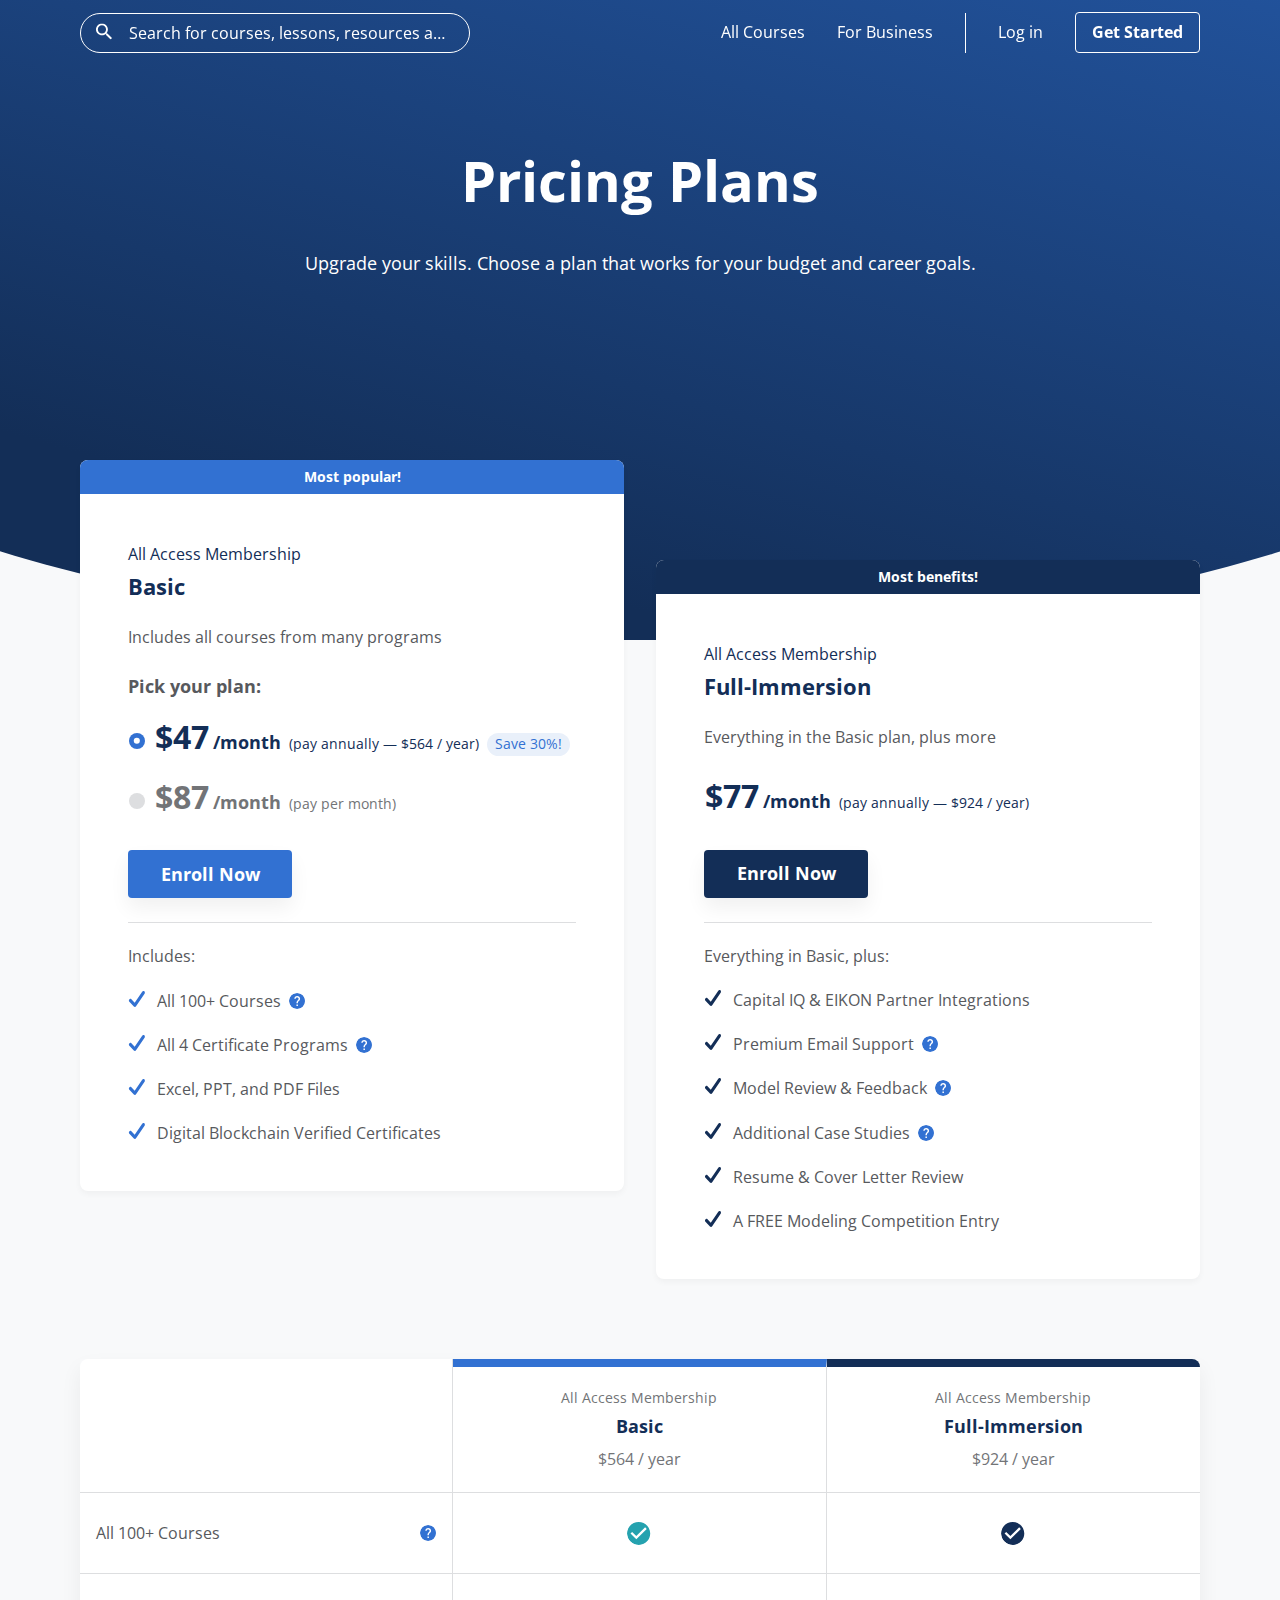
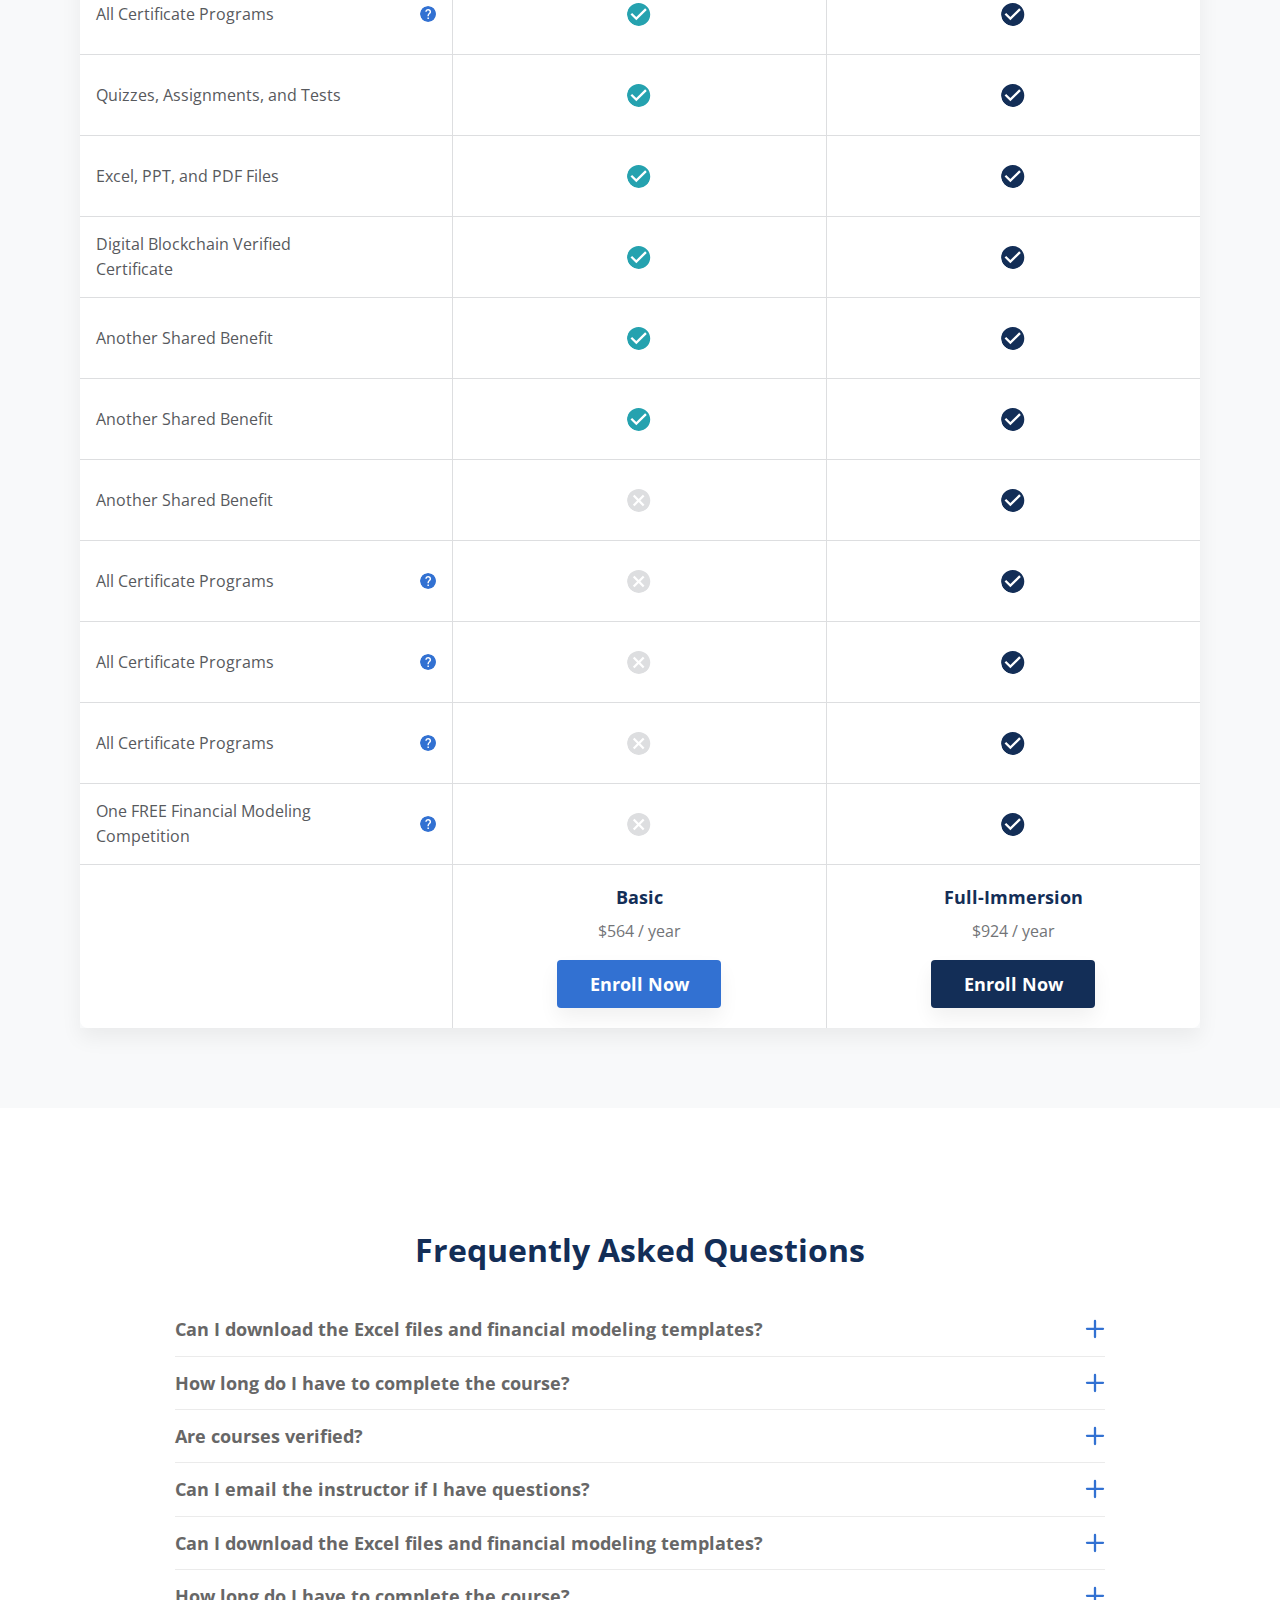
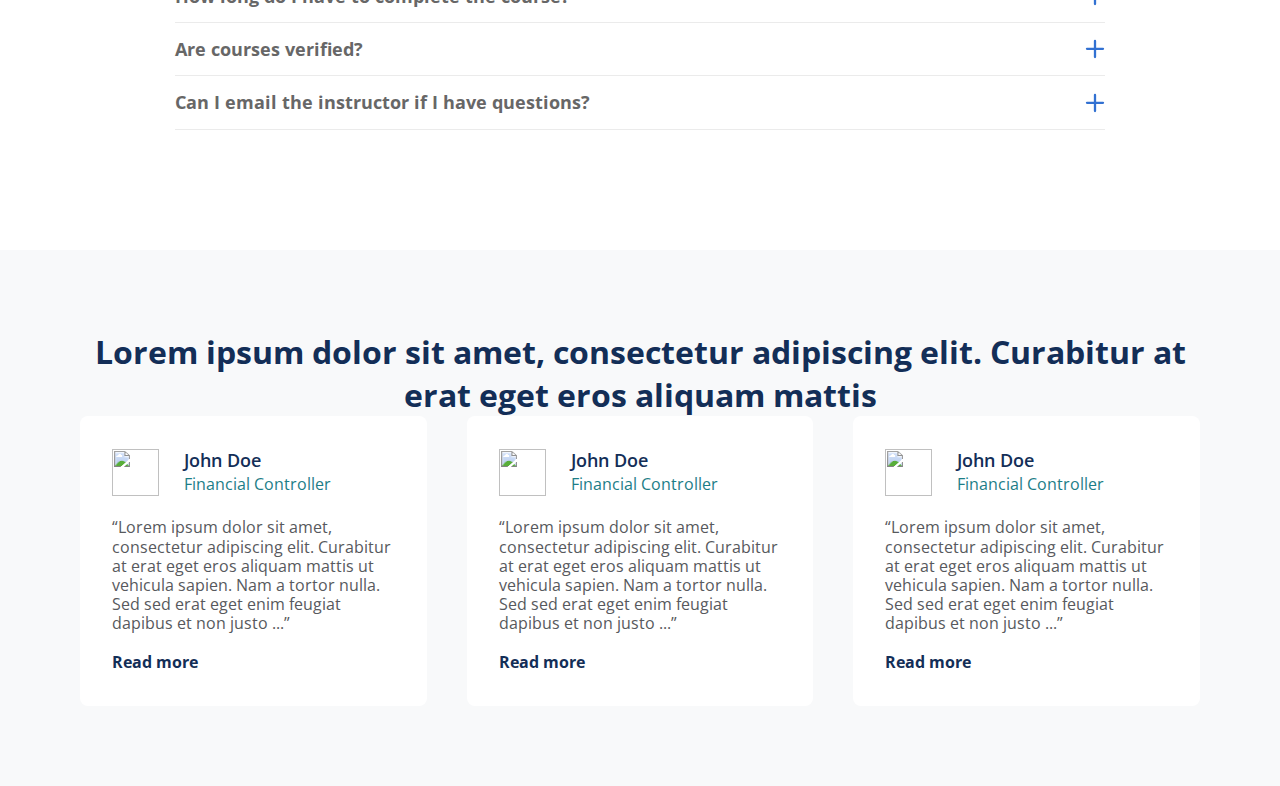
==== commit a3174807: "add feedback" ====
--- a/assets/index.html
+++ b/assets/index.html
@@ -327,7 +327,7 @@
             </div>
           </div>
         </div>
-        <articles class="faq">
+        <article class="faq">
           <div class="container"> 
             <h2 class="page__title">Frequently Asked Questions</h2>
             <div class="faq-accordion accordion" id="faq-accordion">
@@ -363,13 +363,98 @@
                   </div>
                 </div>
               </div>
-            </div>
-          </div>
-        </articles>
+              <div class="faq-accordion__item">
+                <button class="faq-accordion__button collapsed" type="button" data-bs-toggle="collapse" data-bs-target="#faq5">Can I download the Excel files and financial modeling templates?</button>
+                <div class="faq-accordion__collapse collapse" id="faq5" data-bs-parent="#accordionExample">
+                  <div class="faq-accordion__content">
+                    <p>Это тело аккордеона первого элемента. Оно отображается по умолчанию, пока плагин свертывания не добавит соответствующие классы, которые мы используем для стилизации каждого элемента. Эти классы управляют общим внешним видом, а также отображением и скрытием с помощью переходов CSS. Вы можете изменить все это с помощью собственного CSS или переопределить наши переменные по умолчанию. Также стоит отметить, что практически любой HTML может быть поме, хотя переход ограничивает переполнение.</p>
+                  </div>
+                </div>
+              </div>
+              <div class="faq-accordion__item">
+                <button class="faq-accordion__button collapsed" type="button" data-bs-toggle="collapse" data-bs-target="#faq6">How long do I have to complete the course?</button>
+                <div class="faq-accordion__collapse collapse" id="faq6" data-bs-parent="#accordionExample">
+                  <div class="faq-accordion__content">
+                    <p>Это тело аккордеона первого элемента. Оно отображается по умолчанию, пока плагин свертывания не добавит соответствующие классы, которые мы используем для стилизации каждого элемента. Эти классы управляют общим внешним видом, а также отображением и скрытием с помощью переходов CSS. Вы можете изменить все это с помощью собственного CSS или переопределить наши переменные по умолчанию. Также стоит отметить, что практически любой HTML может быть поме, хотя переход ограничивает переполнение.</p>
+                  </div>
+                </div>
+              </div>
+              <div class="faq-accordion__item">
+                <button class="faq-accordion__button collapsed" type="button" data-bs-toggle="collapse" data-bs-target="#faq7">Are courses verified?</button>
+                <div class="faq-accordion__collapse collapse" id="faq7" data-bs-parent="#accordionExample">
+                  <div class="faq-accordion__content">
+                    <p>Это тело аккордеона первого элемента. Оно отображается по умолчанию, пока плагин свертывания не добавит соответствующие классы, которые мы используем для стилизации каждого элемента.</p>
+                  </div>
+                </div>
+              </div>
+              <div class="faq-accordion__item">
+                <button class="faq-accordion__button collapsed" type="button" data-bs-toggle="collapse" data-bs-target="#faq8">Can I email the instructor if I have questions?</button>
+                <div class="faq-accordion__collapse collapse" id="faq8" data-bs-parent="#accordionExample">
+                  <div class="faq-accordion__content">
+                    <p>Это тело аккордеона первого элемента. Оно отображается по умолчанию, пока плагин свертывания не добавит соответствующие классы, которые мы используем для стилизации каждого элемента.</p>
+                  </div>
+                </div>
+              </div>
+            </div>
+          </div>
+        </article>
+        <article class="feedback">
+          <div class="container"> 
+            <h2 class="page__title">Lorem ipsum dolor sit amet, consectetur adipiscing elit. Curabitur at erat eget eros aliquam mattis </h2>
+            <div class="feedback-slider"> 
+              <div class="feedback-slider__items">
+                <article class="feedback-item">
+                  <div class="feedback-item__body">
+                    <div class="user"> 
+                      <div class="user__avatar"><img src="../img/avatar.svg" alt=""/></div>
+                      <div class="user__hgroup">
+                        <div class="user__name">John Doe</div>
+                        <div class="user__job">Financial Controller</div>
+                      </div>
+                    </div>
+                    <blockquote class="feedback-item__feed"> 
+                      <p>“Lorem ipsum dolor sit amet, consectetur adipiscing elit. Curabitur at erat eget eros aliquam mattis ut vehicula sapien. Nam a tortor nulla. Sed sed erat eget enim feugiat dapibus et non justo ...”</p>
+                    </blockquote>
+                  </div>
+                  <footer class="feedback-item__footer"><a class="feedback-item__more" href="#">Read more</a></footer>
+                </article>
+                <article class="feedback-item">
+                  <div class="feedback-item__body">
+                    <div class="user"> 
+                      <div class="user__avatar"><img src="../img/avatar.svg" alt=""/></div>
+                      <div class="user__hgroup">
+                        <div class="user__name">John Doe</div>
+                        <div class="user__job">Financial Controller</div>
+                      </div>
+                    </div>
+                    <blockquote class="feedback-item__feed"> 
+                      <p>“Lorem ipsum dolor sit amet, consectetur adipiscing elit. Curabitur at erat eget eros aliquam mattis ut vehicula sapien. Nam a tortor nulla. Sed sed erat eget enim feugiat dapibus et non justo ...”</p>
+                    </blockquote>
+                  </div>
+                  <footer class="feedback-item__footer"><a class="feedback-item__more" href="#">Read more</a></footer>
+                </article>
+                <article class="feedback-item">
+                  <div class="feedback-item__body">
+                    <div class="user"> 
+                      <div class="user__avatar"><img src="../img/avatar.svg" alt=""/></div>
+                      <div class="user__hgroup">
+                        <div class="user__name">John Doe</div>
+                        <div class="user__job">Financial Controller</div>
+                      </div>
+                    </div>
+                    <blockquote class="feedback-item__feed"> 
+                      <p>“Lorem ipsum dolor sit amet, consectetur adipiscing elit. Curabitur at erat eget eros aliquam mattis ut vehicula sapien. Nam a tortor nulla. Sed sed erat eget enim feugiat dapibus et non justo ...”</p>
+                    </blockquote>
+                  </div>
+                  <footer class="feedback-item__footer"><a class="feedback-item__more" href="#">Read more</a></footer>
+                </article>
+              </div>
+              <div class="feedback-slider__arrows"></div>
+            </div>
+          </div>
+        </article>
       </main>
-      <footer class="footer">
-        <div class="container">footer</div>
-      </footer>
+      <footer class="footer"></footer>
     </div>
   </body>
 </html>--- a/assets/css/styles.min.css
+++ b/assets/css/styles.min.css
@@ -1,2 +1,2 @@
-@charset "UTF-8";:root{scroll-behavior:inherit;--bs-gutter-x:20px;--fs-72-32:4.5rem;--fs-72-24:var(--fs-72-32);--fs-56-32:3.5rem;--fs-48-24:3rem;--fs-48-sm-18:var(--fs-48-24);--fs-48-xs-18:var(--fs-48-24);--fs-36-24:2.25rem;--fs-36-sm-18:var(--fs-36-24);--fs-32-24:2rem;--fs-32-sm-18:var(--fs-32-24);--fs-32-sm-16:var(--fs-32-24);--fs-24-18:1.5rem;--fs-24-lg-16:var(--fs-24-18);--fs-24-sm-16:var(--fs-24-18);--fs-18-16:1.125rem;--fs-18-14:var(--fs-18-16);--fs-16-14:1rem;--fs-16-sm-12:var(--fs-16-14);--fs-16-xs-12:var(--fs-16-14);--fs-16-sm-10:var(--fs-16-14);--fs-16-xs-10:var(--fs-16-14);--fs-14-12:0.875rem;--fs-14-sm-10:var(--fs-14-12);--fs-14-xs-10:var(--fs-14-12);--size-60-50:60px;--size-60-40:60px;--size-50-40:50px;--size-48-40:48px;--size-50-30:50px;--size-40-30:40px;--size-30-25:30px;--border-radius-24:24px;--border-radius-18:18px;--border-radius-16:16px;--border-radius-main:4px;--page-gap:80px;--header-height:64px;--pricing-card-gap:48px;--main-color:#3271D2;--main-color-hover:#1c57af;--accent-color:#132E57;--accent-color-hover:#132E57;--second-color:#727477;--second-light-color:#DDDEE0;--text-color:#57595D;--body-bg-color:#fff;--shadow:8px 8px 15px 0px rgba(0,0,0,.1);--shadow-xs:0px 3px 6px 0px #0000000A;--shadow-md:0px 10px 20px 0px #0000000F}@-webkit-keyframes modalAnimation{0%{opacity:0;display:none}100%{opacity:1;display:block}}@keyframes modalAnimation{0%{opacity:0;display:none}100%{opacity:1;display:block}}@-webkit-keyframes modalAnimationClose{0%{opacity:1;display:block}100%{opacity:0;display:none}}@keyframes modalAnimationClose{0%{opacity:1;display:block}100%{opacity:0;display:none}}@-webkit-keyframes up{from{-webkit-transform:translateY(0);transform:translateY(0)}to{-webkit-transform:translateY(-2px);transform:translateY(-2px)}}@keyframes up{from{-webkit-transform:translateY(0);transform:translateY(0)}to{-webkit-transform:translateY(-2px);transform:translateY(-2px)}}@-webkit-keyframes down{from{-webkit-transform:translateY(0);transform:translateY(0)}to{-webkit-transform:translateY(2px);transform:translateY(2px)}}@keyframes down{from{-webkit-transform:translateY(0);transform:translateY(0)}to{-webkit-transform:translateY(2px);transform:translateY(2px)}}*,::after,::before{-webkit-box-sizing:border-box;box-sizing:border-box}article,aside,blockquote,body,button,canvas,dd,del,details,dfn,div,dl,dt,fieldset,figcaption,figure,footer,form,h1,h2,h3,h4,h5,h6,header,hgroup,html,input,li,nav,ol,p,pre,section,select,textarea,ul,video{margin:0;padding:0}a{cursor:pointer;color:inherit}a,a:focus,a:hover{text-decoration:none;outline:0}.btn:active:focus,.btn:focus,button,button:focus,button:hover{outline:0}button{border:none;background:0 0;margin:0;padding:0;color:inherit;cursor:pointer}img{max-width:100%;max-height:100%;width:100%;height:auto}textarea{max-width:100%;width:100%;min-width:100%;min-height:40px}dl,ol,ul{list-style:none;margin:0;padding:0}dd,dt,h1,h2,h3,h4,h5,p{padding:0;margin:0}b,dt,h1,h2,h3,h4,h5,strong{font-family:Montserrat-Bold,sans-serif;font-weight:400}s{text-decoration-color:var(--main-color)}html{height:100%;font-size:16px}body{height:100%;min-width:320px;font-family:"Open Sans",sans-serif;font-optical-sizing:auto;font-weight:400;font-style:normal;color:var(--text-color);font-size:var(--fs-16-14);line-height:120%;background:var(--body-bg-color)}footer,header{-webkit-box-flex:0;-ms-flex:0 0 auto;flex:0 0 auto}main{-webkit-box-flex:1;-ms-flex:1 0 auto;flex:1 0 auto}.wrapper{position:relative;-webkit-box-orient:vertical;-webkit-box-direction:normal;display:-webkit-box;display:-ms-flexbox;display:flex;-ms-flex-direction:column;flex-direction:column;min-height:100%;max-width:1920px;margin:0 auto;-webkit-box-shadow:0 7px 15px rgba(0,0,0,.1);box-shadow:0 7px 15px rgba(0,0,0,.1)}.container{max-width:calc(1132px + var(--bs-gutter-x) * .5)}.offcanvas{padding:40px 20px 20px}.offcanvas__content{overflow:auto;padding:10px 15px}.offcanvas__close{position:absolute;top:10px;left:10px;z-index:1100;display:-webkit-box;display:-ms-flexbox;display:flex;-webkit-box-align:center;-ms-flex-align:center;align-items:center;-webkit-box-pack:center;-ms-flex-pack:center;justify-content:center;width:var(--size-40-30);height:var(--size-40-30);color:#fff;-webkit-transition:.2s ease-out;transition:.2s ease-out}.page{margin-top:calc(var(--header-height) * -1)}.page__title{font-family:"Open Sans",sans-serif;font-optical-sizing:auto;font-weight:700;font-style:normal;font-size:var(--fs-32-24);color:var(--accent-color);text-align:center;line-height:135%}.page__subtitle{font-family:"Open Sans",sans-serif;font-optical-sizing:auto;font-weight:700;font-style:normal;font-size:var(--fs-24-18);color:var(--accent-color);text-align:center;line-height:135%}.page__heading{font-family:"Open Sans",sans-serif;font-optical-sizing:auto;font-weight:700;font-style:normal;font-size:var(--fs-18-16);color:var(--accent-color);text-align:center;line-height:135%}.page__checkbox{position:relative;display:-webkit-box;display:-ms-flexbox;display:flex;-webkit-box-align:center;-ms-flex-align:center;align-items:center;cursor:pointer}.page__checkbox:hover svg rect{fill:var(--main-color-hover)}.page__checkbox:hover svg polyline{stroke:var(--main-color-hover)}.page__checkbox input{position:absolute;left:10px;bottom:0;width:1px!important;height:1px!important;border:none!important;-webkit-box-shadow:none!important;box-shadow:none!important}.page__checkbox input:checked~svg rect{fill:var(--main-color)}.page__checkbox input:checked~svg polyline{stroke:#fff}.page__checkbox svg{margin-right:10px;-ms-flex-negative:0;flex-shrink:0}.page__checkbox svg rect{fill:var(--second-light-color)}.page__checkbox svg polyline{stroke:var(--second-light-color)}.page__radio{display:-webkit-box;display:-ms-flexbox;display:flex;-webkit-box-align:baseline;-ms-flex-align:baseline;align-items:baseline;cursor:pointer}.page__radio:hover svg rect:last-child{fill:var(--main-color)}.page__radio input{width:1px}.page__radio input:checked~svg rect:first-child{fill:var(--main-color)}.page__radio input:checked~svg rect:last-child{fill:#fff}.page__radio svg{margin-right:10px}.page__radio svg rect{fill:var(--second-light-color)}.page__radio__content{display:-webkit-box;display:-ms-flexbox;display:flex;-webkit-box-align:baseline;-ms-flex-align:baseline;align-items:baseline;gap:4px 8px;-ms-flex-wrap:wrap;flex-wrap:wrap}.page__content{display:-webkit-box;display:-ms-flexbox;display:flex;-webkit-box-orient:vertical;-webkit-box-direction:normal;-ms-flex-direction:column;flex-direction:column;gap:20px}.page__content img{width:100%;max-height:600px;border-radius:10px}.page__content h1{font-family:"Open Sans",sans-serif;font-optical-sizing:auto;font-weight:400;font-style:normal;font-size:var(--fs-32-24);color:#ccc}.page__content h2{font-size:var(--fs-24-lg-16);font-family:Montserrat-Bold,sans-serif}.page__content h3{font-size:var(--fs-18-14);font-family:Montserrat-Bold,sans-serif}.page__content a{display:block;width:-webkit-fit-content;width:-moz-fit-content;width:fit-content}.page__content q{font-size:var(--fs-18-16)}.page__content p{font-size:var(--fs-16-14)}.page__content span{font-size:12px;color:var(--accent-color)}.page__content ul{display:-webkit-box;display:-ms-flexbox;display:flex;-webkit-box-orient:vertical;-webkit-box-direction:normal;-ms-flex-direction:column;flex-direction:column;gap:15px;padding-left:15px;list-style:none}.page__content ul li{padding-left:15px}.page__content ul li::marker{content:"—";color:var(--main-color)}.page__content ol{display:-webkit-box;display:-ms-flexbox;display:flex;-webkit-box-orient:vertical;-webkit-box-direction:normal;-ms-flex-direction:column;flex-direction:column;gap:15px;list-style-type:none;counter-reset:num}.page__content ol li{counter-increment:num;display:-webkit-box;display:-ms-flexbox;display:flex;gap:10px}.page__content ol li:before{content:counter(num);color:var(--main-color)}.page__content ol li:nth-child(-n+9)::before{content:"0" counter(num)}.page__content dl div{display:-webkit-box;display:-ms-flexbox;display:flex;-webkit-box-pack:justify;-ms-flex-pack:justify;justify-content:space-between;gap:10px;padding:15px 0;font-size:var(--fs-14-12);border-bottom:1px solid var(--second-color)}.page__content dl div dt{font-family:Montserrat-Regular,sans-serif}.page__content dl div dd{font-family:Montserrat-Bold,sans-serif}.page__content table{display:block;overflow-x:auto}.page__content table thead tr{color:#fff;font-family:Montserrat-Bold,sans-serif;background:#000}.page__content table tbody tr:nth-child(even){background:var(--second-light-color)}.page__content table tbody tr:hover{background:var(--accent-color);color:#fff}.page__content table td{padding:20px;font-size:var(--fs-16-sm-12);font-weight:400}.page__content table td:first-child{border-radius:16px 0 0 16px}.page__content table td:last-child{border-radius:0 16px 16px 0}.text-preview{display:-webkit-box;-webkit-box-orient:vertical;text-overflow:ellipsis;overflow:hidden}.text-preview-open{cursor:pointer}.text-preview.open{line-clamp:inherit}.text-line-1{line-clamp:1}.text-line-2{line-clamp:2}.text-line-3{line-clamp:3}.text--is-clamped{cursor:help}.icon{stroke:currentColor}.icon-fill{fill:currentColor}.icon-rotate-90{-webkit-transform:rotate(90deg);-ms-transform:rotate(90deg);transform:rotate(90deg)}.icon-rotate-180{-webkit-transform:rotate(180deg);-ms-transform:rotate(180deg);transform:rotate(180deg)}.icon-rotate-270{-webkit-transform:rotate(270deg);-ms-transform:rotate(270deg);transform:rotate(270deg)}.check-icon{display:-webkit-box;display:-ms-flexbox;display:flex;-webkit-box-align:center;-ms-flex-align:center;align-items:center;-webkit-box-pack:center;-ms-flex-pack:center;justify-content:center;width:24px;height:24px;border-radius:50%}.check-icon--main{background:url(../img/check-main.svg) center/contain no-repeat}.check-icon--accent{background:url(../img/check-accent.svg) center/contain no-repeat}.check-icon--miss{background:url(../img/check-miss.svg) center/contain no-repeat}.btn-fill{display:-webkit-box;display:-ms-flexbox;display:flex;-webkit-box-align:center;-ms-flex-align:center;align-items:center;-webkit-box-pack:center;-ms-flex-pack:center;justify-content:center;font-family:"Open Sans",sans-serif;font-optical-sizing:auto;font-weight:700;font-style:normal;color:#fff;font-size:var(--fs-18-16);border-radius:var(--border-radius-main);width:100%;max-width:164px;height:var(--size-48-40);-webkit-box-shadow:var(--shadow-md);box-shadow:var(--shadow-md);-webkit-transition:.2s ease-out;transition:.2s ease-out;outline:transparent solid 0}.btn-fill--main{background-color:var(--main-color)}.btn-fill--main:active{-webkit-box-shadow:0 0 0 0 var(--accent-color);box-shadow:0 0 0 0 var(--accent-color)}.btn-fill--accent{background-color:var(--accent-color)}@media (hover:hover){.btn-fill--main:hover{background-color:var(--accent-color);border-color:var(--accent-color)}.btn-fill--accent:hover{background-color:var(--main-color);border-color:var(--main-color)}}.btn-fill--accent:active{-webkit-box-shadow:0 0 0 0 var(--main-color);box-shadow:0 0 0 0 var(--main-color)}.tooltip{--bs-tooltip-bg:var(--accent-color);--bs-tooltip-opacity:1;--bs-tooltip-color:#fff;--bs-tooltip-border-radius:var(--border-radius-main);--bs-tooltip-padding-y:16px;--bs-tooltip-padding-x:16px;--bs-tooltip-max-width:190px;pointer-events:none}.help-tooltip{position:relative;-ms-flex-negative:0;flex-shrink:0;width:16px;height:16px;border-radius:50%;background:url(../img/help-tooltip.svg) 0 0/cover no-repeat;z-index:4}.help-tooltip::after{position:absolute;content:"";inset:-6px;z-index:500}.burger{width:-webkit-fit-content;width:-moz-fit-content;width:fit-content;padding:8px;background:var(--main-color);border-radius:var(--border-radius-main);-webkit-box-shadow:var(--shadow-xs);box-shadow:var(--shadow-xs)}.burger__icon{display:-webkit-box;display:-ms-flexbox;display:flex;-webkit-box-orient:vertical;-webkit-box-direction:normal;-ms-flex-direction:column;flex-direction:column;gap:5px}.burger__icon>span{display:block;width:24px;height:2px;background-color:#fff;-webkit-transition:.2s ease-out;transition:.2s ease-out}.nav{display:-webkit-box;display:-ms-flexbox;display:flex;-webkit-box-align:center;-ms-flex-align:center;align-items:center;gap:32px}.nav__link{position:relative;display:block;color:#fff}.nav__link::after{content:"";position:absolute;bottom:-4px;left:0;right:0;display:block;width:0;height:1px;background-color:#fff;-webkit-transition:.2s ease-out;transition:.2s ease-out}.nav__link--cta{padding:6px 16px;font-family:"Open Sans",sans-serif;font-optical-sizing:auto;font-weight:700;font-style:normal;line-height:170%;border:1px solid #fff;border-radius:var(--border-radius-main);-webkit-transition:.2s ease-out;transition:.2s ease-out}.nav__link--cta::after{content:none}@media (hover:hover){.nav__link--cta:hover{background-color:var(--main-color);border-color:var(--main-color)}.nav__link:hover::after{width:100%}}.nav__link--cta:active{background-color:var(--accent-color);border-color:var(--accent-color)}.nav .break-nav{display:block;width:1px;height:40px;background-color:#fff}.pricing-card{width:100%;max-width:544px;background:#fff;border-radius:calc(var(--border-radius-main) * 2);-webkit-box-shadow:var(--shadow-xs);box-shadow:var(--shadow-xs);overflow:hidden}.pricing-card__header{padding:6px;font-family:"Open Sans",sans-serif;font-optical-sizing:auto;font-weight:700;font-style:normal;color:#fff;font-size:var(--fs-14-12);line-height:160%;text-align:center;background-color:var(--main-color)}.pricing-card__body{display:-webkit-box;display:-ms-flexbox;display:flex;-webkit-box-orient:vertical;-webkit-box-direction:normal;-ms-flex-direction:column;flex-direction:column;gap:calc(var(--pricing-card-gap)/ 2);padding:var(--pricing-card-gap)}.pricing-card__hgroup{display:-webkit-box;display:-ms-flexbox;display:flex;-webkit-box-orient:vertical;-webkit-box-direction:reverse;-ms-flex-direction:column-reverse;flex-direction:column-reverse;gap:4px;color:var(--accent-color)}.pricing-card__title{font-family:"Open Sans",sans-serif;font-optical-sizing:auto;font-weight:700;font-style:normal;font-size:var(--fs-24-18);line-height:130%}.pricing-card__subtitle{font-family:"Open Sans",sans-serif;font-optical-sizing:auto;font-weight:700;font-style:normal;font-size:var(--fs-18-16);line-height:140%}.pricing-card__descr{font-family:"Open Sans",sans-serif;font-optical-sizing:auto;font-weight:400;font-style:normal;font-size:var(--fs-16-14);line-height:160%}.pricing-card__form,.pricing-card__plan{display:-webkit-box;display:-ms-flexbox;display:flex;-webkit-box-orient:vertical;-webkit-box-direction:normal;-ms-flex-direction:column;flex-direction:column;gap:calc(var(--pricing-card-gap)/ 3)}.pricing-card__form .page__radio>svg{display:none}.pricing-card__form:has(.page__radio+.page__radio) svg{display:block}.pricing-card__form>.page__radio>.page__radio__content{color:var(--second-color)}.pricing-card__form>.page__radio>input:checked~.page__radio__content{color:var(--accent-color)}.pricing-card__form>.btn-fill{margin-top:calc(var(--pricing-card-gap)/ 3)}.pricing-card__price>span{font-family:"Open Sans",sans-serif;font-optical-sizing:auto;font-weight:700;font-style:normal;font-size:var(--fs-18-16);line-height:175%}.pricing-card__price>span:first-child{margin-right:4px;font-size:var(--fs-32-24);line-height:135%}.pricing-card__price__pay{font-family:"Open Sans",sans-serif;font-optical-sizing:auto;font-weight:400;font-style:normal;font-size:var(--fs-14-12);line-height:160%}.pricing-card__price__sale{padding:0 8px;font-family:"Open Sans",sans-serif;font-optical-sizing:auto;font-weight:400;font-style:normal;font-size:var(--fs-14-12);color:var(--main-color);line-height:160%;border-radius:var(--border-radius-16);background:#e9f0fa}.pricing-card__includes{display:-webkit-box;display:-ms-flexbox;display:flex;-webkit-box-orient:vertical;-webkit-box-direction:normal;-ms-flex-direction:column;flex-direction:column;gap:calc(var(--pricing-card-gap)/ 2);padding-top:calc(var(--pricing-card-gap)/ 2);border-top:1px solid var(--second-light-color)}.pricing-card__includes__list{display:-webkit-box;display:-ms-flexbox;display:flex;-webkit-box-orient:vertical;-webkit-box-direction:normal;-ms-flex-direction:column;flex-direction:column;gap:calc(var(--pricing-card-gap)/ 2)}.pricing-card__includes__list li{display:-webkit-box;display:-ms-flexbox;display:flex;-webkit-box-align:baseline;-ms-flex-align:baseline;align-items:baseline}.pricing-card__includes__list li::before{content:url(../img/check-mark-li.svg);margin-right:12px}.pricing-card .help-tooltip{-ms-flex-item-align:center;align-self:center;margin-left:8px}.pricing-card--accent .pricing-card__header{background-color:var(--accent-color)}.pricing-card--accent .pricing-card__includes__list li::before{content:url(../img/check-mark-li2.svg)}@media (max-width:991px) and (min-width:0px){:root{--fs-72-32:2rem;--fs-48-24:1.5rem}.pricing-card{max-width:450px}}.form input{height:var(--size-60-50)!important;padding-left:30px!important;border:none;outline:0}.form .form-floating label{padding-left:30px!important;font-size:var(--fs-16-14)}@media screen and (max-width:1199px){.form .form-floating label{padding:.85rem .75rem}}.form button{display:-webkit-box;display:-ms-flexbox;display:flex;-webkit-box-align:center;-ms-flex-align:center;align-items:center;-webkit-box-pack:justify;-ms-flex-pack:justify;justify-content:space-between;width:100%;height:var(--size-60-50);padding:0 30px}.search-form{position:relative;width:100%}.search-form input{display:-webkit-box;line-clamp:1;box-orient:vertical;-webkit-line-clamp:1;-webkit-box-orient:vertical;text-overflow:ellipsis;overflow:hidden;width:100%;height:40px;padding:0 16px 0 48px;font-size:var(--fs-16-14);line-height:120%;color:#fff;background:0 0;border-radius:50px;border:none;outline:0;-webkit-box-shadow:0 0 0 .07rem #fff;box-shadow:0 0 0 .07rem #fff;-webkit-transition:.2s ease-out;transition:.2s ease-out}.search-form input::-webkit-input-placeholder{font-family:"Open Sans",sans-serif;font-optical-sizing:auto;font-weight:400;font-style:normal;color:#fff;font-size:var(--fs-16-14);line-height:120%}.search-form input::-moz-placeholder{font-family:"Open Sans",sans-serif;font-optical-sizing:auto;font-weight:400;font-style:normal;color:#fff;font-size:var(--fs-16-14);line-height:120%}.search-form input:-ms-input-placeholder{font-family:"Open Sans",sans-serif;font-optical-sizing:auto;font-weight:400;font-style:normal;color:#fff;font-size:var(--fs-16-14);line-height:120%}.search-form input::-ms-input-placeholder{font-family:"Open Sans",sans-serif;font-optical-sizing:auto;font-weight:400;font-style:normal;color:#fff;font-size:var(--fs-16-14);line-height:120%}.search-form input::placeholder{font-family:"Open Sans",sans-serif;font-optical-sizing:auto;font-weight:400;font-style:normal;color:#fff;font-size:var(--fs-16-14);line-height:120%}.search-form input:hover{-webkit-box-shadow:0 0 0 .07rem var(--accent-color-hover);box-shadow:0 0 0 .07rem var(--accent-color-hover)}.search-form input:focus{background:#fff;color:var(--accent-color)}.search-form input:focus::-webkit-input-placeholder{color:var(--accent-color)}.search-form input:focus::-moz-placeholder{color:var(--accent-color)}.search-form input:focus:-ms-input-placeholder{color:var(--accent-color)}.search-form input:focus::-ms-input-placeholder{color:var(--accent-color)}.search-form input:focus::placeholder{color:var(--accent-color)}.search-form input:focus~.search-form__button{color:var(--accent-color)}.search-form__button{position:absolute;top:50%;left:16px;color:#fff;border:none;background:0 0;-webkit-transform:translateY(-60%);-ms-transform:translateY(-60%);transform:translateY(-60%);-webkit-transition:.2s ease-out;transition:.2s ease-out}@media (hover:hover){.search-form__button:hover{color:var(--accent-color-hover)}}.menu-offcanvas{background-color:var(--accent-color)}.menu-offcanvas .nav{margin-top:var(--page-gap);-webkit-box-orient:vertical;-webkit-box-direction:normal;-ms-flex-direction:column;flex-direction:column}.faq-accordion{max-width:930px;margin:calc(var(--page-gap)/ 2.5) auto 0}.faq-accordion__item{border-bottom:1px solid #ebebeb}.faq-accordion__button{display:-webkit-box;display:-ms-flexbox;display:flex;-webkit-box-align:center;-ms-flex-align:center;align-items:center;-webkit-box-pack:justify;-ms-flex-pack:justify;justify-content:space-between;gap:20px;width:100%;padding:14px 0;font-family:"Open Sans",sans-serif;font-optical-sizing:auto;font-weight:700;font-style:normal;font-size:var(--fs-18-16);color:#676767;line-height:135%;text-align:left}.faq-accordion__button::after{content:"";display:block;-ms-flex-negative:0;flex-shrink:0;width:20px;height:20px;background:url(../img/plus.svg) no-repeat;-webkit-transform:rotate(45deg);-ms-transform:rotate(45deg);transform:rotate(45deg);-webkit-transition:.2s ease-out;transition:.2s ease-out}.faq-accordion__button.collapsed::after{-webkit-transform:rotate(0);-ms-transform:rotate(0);transform:rotate(0)}.faq-accordion__content{padding-bottom:14px;font-family:"Open Sans",sans-serif;font-optical-sizing:auto;font-weight:400;font-style:normal;color:#676767;font-size:var(--fs-16-14);line-height:150%}.header{position:sticky;top:0;left:0;right:0;width:100%;height:var(--header-height);padding:12px 0;background:0 0;z-index:600;-webkit-transition:.2s ease-out;transition:.2s ease-out}.header__row{display:-webkit-box;display:-ms-flexbox;display:flex;-webkit-box-align:center;-ms-flex-align:center;align-items:center;-webkit-box-pack:justify;-ms-flex-pack:justify;justify-content:space-between;gap:24px}.header__search{width:100%;max-width:390px}.header__burger{display:none}.header.fixed{background:linear-gradient(32.69deg,#132e57 21.82%,#255bac 100%);-webkit-box-shadow:var(--shadow-xs);box-shadow:var(--shadow-xs)}@media (max-width:991px) and (min-width:0px){.header__row{-webkit-box-pack:end;-ms-flex-pack:end;justify-content:end}.header__nav,.header__search{display:none}.header__burger{display:-webkit-box;display:-ms-flexbox;display:flex}.header.fixed{background:0 0;-webkit-box-shadow:none;box-shadow:none}}.footer{margin-top:var(--page-gap);padding:20px 0;background:#fff}.pricing-hero{min-height:calc(var(--page-gap) * 8);background:url(../img/bg.svg) bottom center/cover no-repeat}.pricing-hero__hgroup{display:-webkit-box;display:-ms-flexbox;display:flex;-webkit-box-orient:vertical;-webkit-box-direction:normal;-ms-flex-direction:column;flex-direction:column;-webkit-box-align:center;-ms-flex-align:center;align-items:center;gap:calc(var(--page-gap)/ 2.5);padding-top:calc(var(--page-gap) + var(--header-height));text-align:center}.pricing-hero__title{font-family:"Open Sans",sans-serif;font-optical-sizing:auto;font-weight:700;font-style:normal;color:#fff;font-size:var(--fs-56-32);line-height:130%}.pricing-hero__descr{font-family:"Open Sans",sans-serif;font-optical-sizing:auto;font-weight:400;font-style:normal;color:#fff;font-size:var(--fs-18-16);line-height:160%}.pricing-cards__items{display:-webkit-box;display:-ms-flexbox;display:flex;-webkit-box-align:start;-ms-flex-align:start;align-items:start;-webkit-box-pack:center;-ms-flex-pack:center;justify-content:center;gap:32px;margin-top:calc(var(--page-gap) * -1)}.pricing-cards__items>.pricing-card:first-child{margin-top:calc(var(--page-gap) * 1.25 * -1)}@media (max-width:1199px) and (min-width:0px){:root{--fs-72-32:2.25rem;--fs-56-32:2.625rem;--fs-48-24:2rem;--fs-36-24:1.5rem;--fs-32-24:1.5rem;--fs-24-18:1.125rem;--fs-24-lg-16:1rem;--fs-18-16:1rem;--fs-18-14:0.875rem;--fs-16-14:0.875rem;--fs-14-12:0.75rem;--size-60-50:50px;--size-60-40:40px;--size-50-40:40px;--size-50-30:30px;--size-48-40:40px;--size-40-30:30px;--size-30-25:25px;--wrapper-gap:40px;--pricing-card-gap:32px;--page-gap:60px}.pricing-cards__items{gap:12px}}@media (max-width:767px) and (min-width:0px){:root{--fs-72-24:1.5rem;--fs-48-sm-18:1.125rem;--fs-36-sm-18:1.125rem;--fs-32-sm-18:1.125rem;--fs-32-sm-16:1rem;--fs-24-sm-16:1rem;--fs-16-sm-12:0.75rem;--fs-16-sm-10:0.625rem;--fs-14-sm-10:0.625rem;--page-gap:50px;--pricing-card-gap:24px}.pricing-cards__items{-webkit-box-orient:vertical;-webkit-box-direction:normal;-ms-flex-direction:column;flex-direction:column;-webkit-box-align:center;-ms-flex-align:center;align-items:center;gap:24px}}.pricing-details{margin-top:var(--page-gap)}.pricing-details__hgroup{display:-webkit-box;display:-ms-flexbox;display:flex;-webkit-box-orient:vertical;-webkit-box-direction:reverse;-ms-flex-direction:column-reverse;flex-direction:column-reverse;-webkit-box-align:center;-ms-flex-align:center;align-items:center;gap:4px;text-align:center}.pricing-details__title{font-family:"Open Sans",sans-serif;font-optical-sizing:auto;font-weight:700;font-style:normal;color:var(--accent-color);font-size:var(--fs-18-16);line-height:140%}.pricing-details__descr{font-family:"Open Sans",sans-serif;font-optical-sizing:auto;font-weight:400;font-style:normal;font-size:var(--fs-14-12);color:var(--second-color);line-height:160%}.pricing-details__per-year{font-family:"Open Sans",sans-serif;font-optical-sizing:auto;font-weight:400;font-style:normal;font-size:var(--fs-16-14);color:var(--second-color);line-height:160%;margin-top:8px}.pricing-details__table table{width:100%;border-collapse:separate;border-spacing:0;-webkit-box-shadow:var(--shadow-md);box-shadow:var(--shadow-md)}.pricing-details__table table .cell-main{border-top:8px solid var(--main-color)}.pricing-details__table table .cell-accent{border-top:8px solid var(--accent-color)}.pricing-details__table table .cell-center{display:-webkit-box;display:-ms-flexbox;display:flex;-webkit-box-align:center;-ms-flex-align:center;align-items:center;-webkit-box-pack:center;-ms-flex-pack:center;justify-content:center;-webkit-box-orient:vertical;-webkit-box-direction:normal;-ms-flex-direction:column;flex-direction:column}.pricing-details__table table .cell-detail{display:-webkit-box;display:-ms-flexbox;display:flex;-webkit-box-align:center;-ms-flex-align:center;align-items:center;-webkit-box-pack:justify;-ms-flex-pack:justify;justify-content:space-between;gap:10px;line-height:160%}.pricing-details__table table .cell-detail>p{max-width:260px}.pricing-details__table table td{background:#fff;min-height:var(--page-gap);padding:16px 32px}.pricing-details__table table td:not(:last-child){border-right:1px solid var(--second-light-color)}.pricing-details__table table tr{display:grid;grid-template-columns:repeat(3,1fr)}.pricing-details__table table thead{position:sticky;top:var(--header-height);z-index:100}.pricing-details__table table thead td:first-child{border-radius:calc(var(--border-radius-main) * 2) 0 0 0}.pricing-details__table table thead td:last-child{border-radius:0 calc(var(--border-radius-main) * 2) 0 0}.pricing-details__table table tfoot td:first-child{border-radius:0 0 0 calc(var(--border-radius-main) * 2)}.pricing-details__table table tfoot td:last-child{border-radius:0 0 calc(var(--border-radius-main) * 2) 0}.pricing-details__table table tfoot td,.pricing-details__table table thead td{padding:40px}.pricing-details__table table tbody tr,.pricing-details__table table thead tr{border-bottom:1px solid var(--second-light-color)}.pricing-details__table table .btn-fill{margin-top:16px}@media (max-width:1340px) and (min-width:0px){:root{--fs-72-32:2.625rem;--fs-24-18:1.375rem}.pricing-details__table table tfoot td,.pricing-details__table table thead td{padding:20px}.pricing-details__table table td{padding:12px 16px}}@media (max-width:767px) and (min-width:0px){.pricing-details__table table thead{position:static;top:0}}@media (max-width:576px) and (min-width:0px){:root{--bs-gutter-x:15px;--fs-48-xs-18:1.125rem;--fs-16-xs-12:0.75rem;--fs-16-xs-10:0.625rem;--fs-14-xs-10:0.625rem}.pricing-details__table{overflow-x:auto}.pricing-details__table table{min-width:500px;overflow-x:auto}.pricing-details__table table td,.pricing-details__table table tfoot td,.pricing-details__table table thead td{padding:14px}}.faq{display:block;margin-top:var(--page-gap);padding:calc(var(--page-gap) * 1.5) 0;background:#fff}.pricing-page{background:#f8f9fa}@media (max-width:1199px) and (min-width:0px){.page__content .cols-2-1{gap:40px}.page__content table{display:block;overflow-x:auto;white-space:nowrap;width:100%}.open-menu{padding-right:0}.bottom-fixed{display:-webkit-box;display:-ms-flexbox;display:flex}.offcanvas__close{right:-30px}}
+@charset "UTF-8";:root{scroll-behavior:inherit;--bs-gutter-x:20px;--fs-72-32:4.5rem;--fs-72-24:var(--fs-72-32);--fs-56-32:3.5rem;--fs-48-24:3rem;--fs-48-sm-18:var(--fs-48-24);--fs-48-xs-18:var(--fs-48-24);--fs-36-24:2.25rem;--fs-36-sm-18:var(--fs-36-24);--fs-32-24:2rem;--fs-32-sm-18:var(--fs-32-24);--fs-32-sm-16:var(--fs-32-24);--fs-24-18:1.5rem;--fs-24-lg-16:var(--fs-24-18);--fs-24-sm-16:var(--fs-24-18);--fs-18-16:1.125rem;--fs-18-14:var(--fs-18-16);--fs-16-14:1rem;--fs-16-sm-12:var(--fs-16-14);--fs-16-xs-12:var(--fs-16-14);--fs-16-sm-10:var(--fs-16-14);--fs-16-xs-10:var(--fs-16-14);--fs-14-12:0.875rem;--fs-14-sm-10:var(--fs-14-12);--fs-14-xs-10:var(--fs-14-12);--size-60-50:60px;--size-60-40:60px;--size-50-40:50px;--size-48-40:48px;--size-50-30:50px;--size-40-30:40px;--size-30-25:30px;--border-radius-24:24px;--border-radius-18:18px;--border-radius-16:16px;--border-radius-main:4px;--page-gap:80px;--header-height:64px;--pricing-card-gap:48px;--main-color:#3271D2;--main-color-hover:#1c57af;--accent-color:#132E57;--accent-color-hover:#132E57;--second-color:#727477;--second-light-color:#DDDEE0;--text-color:#57595D;--body-bg-color:#fff;--shadow:8px 8px 15px 0px rgba(0,0,0,.1);--shadow-xs:0px 3px 6px 0px #0000000A;--shadow-md:0px 10px 20px 0px #0000000F}@-webkit-keyframes modalAnimation{0%{opacity:0;display:none}100%{opacity:1;display:block}}@keyframes modalAnimation{0%{opacity:0;display:none}100%{opacity:1;display:block}}@-webkit-keyframes modalAnimationClose{0%{opacity:1;display:block}100%{opacity:0;display:none}}@keyframes modalAnimationClose{0%{opacity:1;display:block}100%{opacity:0;display:none}}@-webkit-keyframes up{from{-webkit-transform:translateY(0);transform:translateY(0)}to{-webkit-transform:translateY(-2px);transform:translateY(-2px)}}@keyframes up{from{-webkit-transform:translateY(0);transform:translateY(0)}to{-webkit-transform:translateY(-2px);transform:translateY(-2px)}}@-webkit-keyframes down{from{-webkit-transform:translateY(0);transform:translateY(0)}to{-webkit-transform:translateY(2px);transform:translateY(2px)}}@keyframes down{from{-webkit-transform:translateY(0);transform:translateY(0)}to{-webkit-transform:translateY(2px);transform:translateY(2px)}}*,::after,::before{-webkit-box-sizing:border-box;box-sizing:border-box}article,aside,blockquote,body,button,canvas,dd,del,details,dfn,div,dl,dt,fieldset,figcaption,figure,footer,form,h1,h2,h3,h4,h5,h6,header,hgroup,html,input,li,nav,ol,p,pre,section,select,textarea,ul,video{margin:0;padding:0}a{cursor:pointer;color:inherit}a,a:focus,a:hover{text-decoration:none;outline:0}.btn:active:focus,.btn:focus,button,button:focus,button:hover{outline:0}button{border:none;background:0 0;margin:0;padding:0;color:inherit;cursor:pointer}img{max-width:100%;max-height:100%;width:100%;height:auto}textarea{max-width:100%;width:100%;min-width:100%;min-height:40px}dl,ol,ul{list-style:none;margin:0;padding:0}dd,dt,h1,h2,h3,h4,h5,p{padding:0;margin:0}b,dt,h1,h2,h3,h4,h5,strong{font-family:Montserrat-Bold,sans-serif;font-weight:400}s{text-decoration-color:var(--main-color)}html{height:100%;font-size:16px}body{height:100%;min-width:320px;font-family:"Open Sans",sans-serif;font-optical-sizing:auto;font-weight:400;font-style:normal;color:var(--text-color);font-size:var(--fs-16-14);line-height:120%;background:var(--body-bg-color)}footer,header{-webkit-box-flex:0;-ms-flex:0 0 auto;flex:0 0 auto}main{-webkit-box-flex:1;-ms-flex:1 0 auto;flex:1 0 auto}.wrapper{position:relative;-webkit-box-orient:vertical;-webkit-box-direction:normal;display:-webkit-box;display:-ms-flexbox;display:flex;-ms-flex-direction:column;flex-direction:column;min-height:100%;max-width:1920px;margin:0 auto;-webkit-box-shadow:0 7px 15px rgba(0,0,0,.1);box-shadow:0 7px 15px rgba(0,0,0,.1)}.container{max-width:calc(1132px + var(--bs-gutter-x) * .5)}.offcanvas{padding:40px 20px 20px}.offcanvas__content{overflow:auto;padding:10px 15px}.offcanvas__close{position:absolute;top:10px;left:10px;z-index:1100;display:-webkit-box;display:-ms-flexbox;display:flex;-webkit-box-align:center;-ms-flex-align:center;align-items:center;-webkit-box-pack:center;-ms-flex-pack:center;justify-content:center;width:var(--size-40-30);height:var(--size-40-30);color:#fff;-webkit-transition:.2s ease-out;transition:.2s ease-out}.page{margin-top:calc(var(--header-height) * -1)}.page__title{font-family:"Open Sans",sans-serif;font-optical-sizing:auto;font-weight:700;font-style:normal;font-size:var(--fs-32-24);color:var(--accent-color);text-align:center;line-height:135%}.page__subtitle{font-family:"Open Sans",sans-serif;font-optical-sizing:auto;font-weight:700;font-style:normal;font-size:var(--fs-24-18);color:var(--accent-color);text-align:center;line-height:135%}.page__heading{font-family:"Open Sans",sans-serif;font-optical-sizing:auto;font-weight:700;font-style:normal;font-size:var(--fs-18-16);color:var(--accent-color);text-align:center;line-height:135%}.page__checkbox{position:relative;display:-webkit-box;display:-ms-flexbox;display:flex;-webkit-box-align:center;-ms-flex-align:center;align-items:center;cursor:pointer}.page__checkbox:hover svg rect{fill:var(--main-color-hover)}.page__checkbox:hover svg polyline{stroke:var(--main-color-hover)}.page__checkbox input{position:absolute;left:10px;bottom:0;width:1px!important;height:1px!important;border:none!important;-webkit-box-shadow:none!important;box-shadow:none!important}.page__checkbox input:checked~svg rect{fill:var(--main-color)}.page__checkbox input:checked~svg polyline{stroke:#fff}.page__checkbox svg{margin-right:10px;-ms-flex-negative:0;flex-shrink:0}.page__checkbox svg rect{fill:var(--second-light-color)}.page__checkbox svg polyline{stroke:var(--second-light-color)}.page__radio{display:-webkit-box;display:-ms-flexbox;display:flex;-webkit-box-align:baseline;-ms-flex-align:baseline;align-items:baseline;cursor:pointer}.page__radio:hover svg rect:last-child{fill:var(--main-color)}.page__radio input{position:relative;left:8px;width:1px;z-index:-1}.page__radio input:checked~svg rect:first-child{fill:var(--main-color)}.page__radio input:checked~svg rect:last-child{fill:#fff}.page__radio svg{margin-right:10px}.page__radio svg rect{fill:var(--second-light-color)}.page__radio__content{display:-webkit-box;display:-ms-flexbox;display:flex;-webkit-box-align:baseline;-ms-flex-align:baseline;align-items:baseline;gap:4px 8px;-ms-flex-wrap:wrap;flex-wrap:wrap}.page__content{display:-webkit-box;display:-ms-flexbox;display:flex;-webkit-box-orient:vertical;-webkit-box-direction:normal;-ms-flex-direction:column;flex-direction:column;gap:20px}.page__content img{width:100%;max-height:600px;border-radius:10px}.page__content h1{font-family:"Open Sans",sans-serif;font-optical-sizing:auto;font-weight:400;font-style:normal;font-size:var(--fs-32-24);color:#ccc}.page__content h2{font-size:var(--fs-24-lg-16);font-family:Montserrat-Bold,sans-serif}.page__content h3{font-size:var(--fs-18-14);font-family:Montserrat-Bold,sans-serif}.page__content a{display:block;width:-webkit-fit-content;width:-moz-fit-content;width:fit-content}.page__content q{font-size:var(--fs-18-16)}.page__content p{font-size:var(--fs-16-14)}.page__content span{font-size:12px;color:var(--accent-color)}.page__content ul{display:-webkit-box;display:-ms-flexbox;display:flex;-webkit-box-orient:vertical;-webkit-box-direction:normal;-ms-flex-direction:column;flex-direction:column;gap:15px;padding-left:15px;list-style:none}.page__content ul li{padding-left:15px}.page__content ul li::marker{content:"—";color:var(--main-color)}.page__content ol{display:-webkit-box;display:-ms-flexbox;display:flex;-webkit-box-orient:vertical;-webkit-box-direction:normal;-ms-flex-direction:column;flex-direction:column;gap:15px;list-style-type:none;counter-reset:num}.page__content ol li{counter-increment:num;display:-webkit-box;display:-ms-flexbox;display:flex;gap:10px}.page__content ol li:before{content:counter(num);color:var(--main-color)}.page__content ol li:nth-child(-n+9)::before{content:"0" counter(num)}.page__content dl div{display:-webkit-box;display:-ms-flexbox;display:flex;-webkit-box-pack:justify;-ms-flex-pack:justify;justify-content:space-between;gap:10px;padding:15px 0;font-size:var(--fs-14-12);border-bottom:1px solid var(--second-color)}.page__content dl div dt{font-family:Montserrat-Regular,sans-serif}.page__content dl div dd{font-family:Montserrat-Bold,sans-serif}.page__content table{display:block;overflow-x:auto}.page__content table thead tr{color:#fff;font-family:Montserrat-Bold,sans-serif;background:#000}.page__content table tbody tr:nth-child(even){background:var(--second-light-color)}.page__content table tbody tr:hover{background:var(--accent-color);color:#fff}.page__content table td{padding:20px;font-size:var(--fs-16-sm-12);font-weight:400}.page__content table td:first-child{border-radius:16px 0 0 16px}.page__content table td:last-child{border-radius:0 16px 16px 0}.text-preview{display:-webkit-box;-webkit-box-orient:vertical;text-overflow:ellipsis;overflow:hidden}.text-preview-open{cursor:pointer}.text-preview.open{line-clamp:inherit}.text-line-1{line-clamp:1}.text-line-2{line-clamp:2}.text-line-3{line-clamp:3}.text--is-clamped{cursor:help}.icon{stroke:currentColor}.icon-fill{fill:currentColor}.icon-rotate-90{-webkit-transform:rotate(90deg);-ms-transform:rotate(90deg);transform:rotate(90deg)}.icon-rotate-180{-webkit-transform:rotate(180deg);-ms-transform:rotate(180deg);transform:rotate(180deg)}.icon-rotate-270{-webkit-transform:rotate(270deg);-ms-transform:rotate(270deg);transform:rotate(270deg)}.check-icon{display:-webkit-box;display:-ms-flexbox;display:flex;-webkit-box-align:center;-ms-flex-align:center;align-items:center;-webkit-box-pack:center;-ms-flex-pack:center;justify-content:center;width:24px;height:24px;border-radius:50%}.check-icon--main{background:url(../img/check-main.svg) center/contain no-repeat}.check-icon--accent{background:url(../img/check-accent.svg) center/contain no-repeat}.check-icon--miss{background:url(../img/check-miss.svg) center/contain no-repeat}.btn-fill{display:-webkit-box;display:-ms-flexbox;display:flex;-webkit-box-align:center;-ms-flex-align:center;align-items:center;-webkit-box-pack:center;-ms-flex-pack:center;justify-content:center;font-family:"Open Sans",sans-serif;font-optical-sizing:auto;font-weight:700;font-style:normal;color:#fff;font-size:var(--fs-18-16);border-radius:var(--border-radius-main);width:100%;max-width:164px;height:var(--size-48-40);-webkit-box-shadow:var(--shadow-md);box-shadow:var(--shadow-md);-webkit-transition:.2s ease-out;transition:.2s ease-out;outline:transparent solid 0}.btn-fill--main{background-color:var(--main-color)}.btn-fill--main:active{-webkit-box-shadow:0 0 0 0 var(--accent-color);box-shadow:0 0 0 0 var(--accent-color)}.btn-fill--accent{background-color:var(--accent-color)}@media (hover:hover){.btn-fill--main:hover{background-color:var(--accent-color);border-color:var(--accent-color)}.btn-fill--accent:hover{background-color:var(--main-color);border-color:var(--main-color)}}.btn-fill--accent:active{-webkit-box-shadow:0 0 0 0 var(--main-color);box-shadow:0 0 0 0 var(--main-color)}.tooltip{--bs-tooltip-bg:var(--accent-color);--bs-tooltip-opacity:1;--bs-tooltip-color:#fff;--bs-tooltip-border-radius:var(--border-radius-main);--bs-tooltip-padding-y:16px;--bs-tooltip-padding-x:16px;--bs-tooltip-max-width:190px;pointer-events:none}.help-tooltip{position:relative;-ms-flex-negative:0;flex-shrink:0;width:16px;height:16px;border-radius:50%;background:url(../img/help-tooltip.svg) 0 0/cover no-repeat;z-index:4}.help-tooltip::after{position:absolute;content:"";inset:-6px;z-index:500}.burger{width:-webkit-fit-content;width:-moz-fit-content;width:fit-content;padding:8px;background:var(--main-color);border-radius:var(--border-radius-main);-webkit-box-shadow:var(--shadow-xs);box-shadow:var(--shadow-xs)}.burger__icon{display:-webkit-box;display:-ms-flexbox;display:flex;-webkit-box-orient:vertical;-webkit-box-direction:normal;-ms-flex-direction:column;flex-direction:column;gap:5px}.burger__icon>span{display:block;width:24px;height:2px;background-color:#fff;-webkit-transition:.2s ease-out;transition:.2s ease-out}.nav{display:-webkit-box;display:-ms-flexbox;display:flex;-webkit-box-align:center;-ms-flex-align:center;align-items:center;gap:32px}.nav__link{position:relative;display:block;color:#fff}.nav__link::after{content:"";position:absolute;bottom:-4px;left:0;right:0;display:block;width:0;height:1px;background-color:#fff;-webkit-transition:.2s ease-out;transition:.2s ease-out}.nav__link--cta{padding:6px 16px;font-family:"Open Sans",sans-serif;font-optical-sizing:auto;font-weight:700;font-style:normal;line-height:170%;border:1px solid #fff;border-radius:var(--border-radius-main);-webkit-transition:.2s ease-out;transition:.2s ease-out}.nav__link--cta::after{content:none}@media (hover:hover){.nav__link--cta:hover{background-color:var(--main-color);border-color:var(--main-color)}.nav__link:hover::after{width:100%}}.nav__link--cta:active{background-color:var(--accent-color);border-color:var(--accent-color)}.nav .break-nav{display:block;width:1px;height:40px;background-color:#fff}.pricing-card{width:100%;max-width:544px;background:#fff;border-radius:calc(var(--border-radius-main) * 2);-webkit-box-shadow:var(--shadow-xs);box-shadow:var(--shadow-xs);overflow:hidden}.pricing-card__header{padding:6px;font-family:"Open Sans",sans-serif;font-optical-sizing:auto;font-weight:700;font-style:normal;color:#fff;font-size:var(--fs-14-12);line-height:160%;text-align:center;background-color:var(--main-color)}.pricing-card__body{display:-webkit-box;display:-ms-flexbox;display:flex;-webkit-box-orient:vertical;-webkit-box-direction:normal;-ms-flex-direction:column;flex-direction:column;gap:calc(var(--pricing-card-gap)/ 2);padding:var(--pricing-card-gap)}.pricing-card__hgroup{display:-webkit-box;display:-ms-flexbox;display:flex;-webkit-box-orient:vertical;-webkit-box-direction:reverse;-ms-flex-direction:column-reverse;flex-direction:column-reverse;gap:4px;color:var(--accent-color)}.pricing-card__title{font-family:"Open Sans",sans-serif;font-optical-sizing:auto;font-weight:700;font-style:normal;font-size:var(--fs-24-18);line-height:130%}.pricing-card__subtitle{font-family:"Open Sans",sans-serif;font-optical-sizing:auto;font-weight:700;font-style:normal;font-size:var(--fs-18-16);line-height:140%}.pricing-card__descr{font-family:"Open Sans",sans-serif;font-optical-sizing:auto;font-weight:400;font-style:normal;font-size:var(--fs-16-14);line-height:160%}.pricing-card__form,.pricing-card__plan{display:-webkit-box;display:-ms-flexbox;display:flex;-webkit-box-orient:vertical;-webkit-box-direction:normal;-ms-flex-direction:column;flex-direction:column;gap:calc(var(--pricing-card-gap)/ 3)}.pricing-card__form .page__radio>svg{display:none}.pricing-card__form:has(.page__radio+.page__radio) svg{display:block}.pricing-card__form>.page__radio>.page__radio__content{color:var(--second-color)}.pricing-card__form>.page__radio>input:checked~.page__radio__content{color:var(--accent-color)}.pricing-card__form>.btn-fill{margin-top:calc(var(--pricing-card-gap)/ 3)}.pricing-card__price>span{font-family:"Open Sans",sans-serif;font-optical-sizing:auto;font-weight:700;font-style:normal;font-size:var(--fs-18-16);line-height:175%}.pricing-card__price>span:first-child{margin-right:4px;font-size:var(--fs-32-24);line-height:135%}.pricing-card__price__pay{font-family:"Open Sans",sans-serif;font-optical-sizing:auto;font-weight:400;font-style:normal;font-size:var(--fs-14-12);line-height:160%}.pricing-card__price__sale{padding:0 8px;font-family:"Open Sans",sans-serif;font-optical-sizing:auto;font-weight:400;font-style:normal;font-size:var(--fs-14-12);color:var(--main-color);line-height:160%;border-radius:var(--border-radius-16);background:#e9f0fa}.pricing-card__includes{display:-webkit-box;display:-ms-flexbox;display:flex;-webkit-box-orient:vertical;-webkit-box-direction:normal;-ms-flex-direction:column;flex-direction:column;gap:calc(var(--pricing-card-gap)/ 2);padding-top:calc(var(--pricing-card-gap)/ 2);border-top:1px solid var(--second-light-color)}.pricing-card__includes__list{display:-webkit-box;display:-ms-flexbox;display:flex;-webkit-box-orient:vertical;-webkit-box-direction:normal;-ms-flex-direction:column;flex-direction:column;gap:calc(var(--pricing-card-gap)/ 2)}.pricing-card__includes__list li{display:-webkit-box;display:-ms-flexbox;display:flex;-webkit-box-align:baseline;-ms-flex-align:baseline;align-items:baseline}.pricing-card__includes__list li::before{content:url(../img/check-mark-li.svg);margin-right:12px}.pricing-card .help-tooltip{-ms-flex-item-align:center;align-self:center;margin-left:8px}.pricing-card--accent .pricing-card__header{background-color:var(--accent-color)}.pricing-card--accent .pricing-card__includes__list li::before{content:url(../img/check-mark-li2.svg)}@media (max-width:991px) and (min-width:0px){:root{--fs-72-32:2rem;--fs-48-24:1.5rem}.pricing-card{max-width:450px}}.user{display:-webkit-box;display:-ms-flexbox;display:flex;-webkit-box-align:center;-ms-flex-align:center;align-items:center;gap:25px}.user__avatar img{width:47px;height:47px;-o-object-fit:contain;object-fit:contain}.user__name{font-family:"Open Sans",sans-serif;font-optical-sizing:auto;font-weight:600;font-style:normal;color:var(--accent-color);font-size:var(--fs-18-16);line-height:135%}.user__job{font-family:"Open Sans",sans-serif;font-optical-sizing:auto;font-weight:400;font-style:normal;color:#1c7d87;font-size:var(--fs-16-14);line-height:150%}.feedback-item{background:#fff;border-radius:calc(var(--border-radius-main) * 2);padding:calc(var(--page-gap)/ 2.5)}.feedback-item__body{display:-webkit-box;display:-ms-flexbox;display:flex;-webkit-box-orient:vertical;-webkit-box-direction:normal;-ms-flex-direction:column;flex-direction:column;gap:22px}.feedback-item__footer{margin-top:16px}.feedback-item__more{font-family:"Open Sans",sans-serif;font-optical-sizing:auto;font-weight:700;font-style:normal;color:var(--accent-color);font-size:var(--fs-16-14);line-height:150%}.form input{height:var(--size-60-50)!important;padding-left:30px!important;border:none;outline:0}.form .form-floating label{padding-left:30px!important;font-size:var(--fs-16-14)}@media screen and (max-width:1199px){.form .form-floating label{padding:.85rem .75rem}}.form button{display:-webkit-box;display:-ms-flexbox;display:flex;-webkit-box-align:center;-ms-flex-align:center;align-items:center;-webkit-box-pack:justify;-ms-flex-pack:justify;justify-content:space-between;width:100%;height:var(--size-60-50);padding:0 30px}.search-form{position:relative;width:100%}.search-form input{display:-webkit-box;line-clamp:1;box-orient:vertical;-webkit-line-clamp:1;-webkit-box-orient:vertical;text-overflow:ellipsis;overflow:hidden;width:100%;height:40px;padding:0 16px 0 48px;font-size:var(--fs-16-14);line-height:120%;color:#fff;background:0 0;border-radius:50px;outline:0;border:1px solid #fff;-webkit-transition:.2s ease-out;transition:.2s ease-out}.search-form input::-webkit-input-placeholder{font-family:"Open Sans",sans-serif;font-optical-sizing:auto;font-weight:400;font-style:normal;color:#fff;font-size:var(--fs-16-14);line-height:120%}.search-form input::-moz-placeholder{font-family:"Open Sans",sans-serif;font-optical-sizing:auto;font-weight:400;font-style:normal;color:#fff;font-size:var(--fs-16-14);line-height:120%}.search-form input:-ms-input-placeholder{font-family:"Open Sans",sans-serif;font-optical-sizing:auto;font-weight:400;font-style:normal;color:#fff;font-size:var(--fs-16-14);line-height:120%}.search-form input::-ms-input-placeholder{font-family:"Open Sans",sans-serif;font-optical-sizing:auto;font-weight:400;font-style:normal;color:#fff;font-size:var(--fs-16-14);line-height:120%}.search-form input::placeholder{font-family:"Open Sans",sans-serif;font-optical-sizing:auto;font-weight:400;font-style:normal;color:#fff;font-size:var(--fs-16-14);line-height:120%}.search-form input:hover{-webkit-box-shadow:0 0 0 .07rem var(--accent-color-hover);box-shadow:0 0 0 .07rem var(--accent-color-hover)}.search-form input:focus{background:#fff;color:var(--accent-color)}.search-form input:focus::-webkit-input-placeholder{color:var(--accent-color)}.search-form input:focus::-moz-placeholder{color:var(--accent-color)}.search-form input:focus:-ms-input-placeholder{color:var(--accent-color)}.search-form input:focus::-ms-input-placeholder{color:var(--accent-color)}.search-form input:focus::placeholder{color:var(--accent-color)}.search-form input:focus~.search-form__button{color:var(--accent-color)}.search-form__button{position:absolute;top:50%;left:16px;color:#fff;border:none;background:0 0;-webkit-transform:translateY(-60%);-ms-transform:translateY(-60%);transform:translateY(-60%);-webkit-transition:.2s ease-out;transition:.2s ease-out}@media (hover:hover){.search-form__button:hover{color:var(--accent-color-hover)}}.menu-offcanvas{background-color:var(--accent-color)}.menu-offcanvas .nav{margin-top:var(--page-gap);-webkit-box-orient:vertical;-webkit-box-direction:normal;-ms-flex-direction:column;flex-direction:column}.faq-accordion{max-width:930px;margin:calc(var(--page-gap)/ 2.5) auto 0}.faq-accordion__item{border-bottom:1px solid #ebebeb}.faq-accordion__button{display:-webkit-box;display:-ms-flexbox;display:flex;-webkit-box-align:center;-ms-flex-align:center;align-items:center;-webkit-box-pack:justify;-ms-flex-pack:justify;justify-content:space-between;gap:20px;width:100%;padding:14px 0;font-family:"Open Sans",sans-serif;font-optical-sizing:auto;font-weight:700;font-style:normal;font-size:var(--fs-18-16);color:#676767;line-height:135%;text-align:left}.faq-accordion__button::after{content:"";display:block;-ms-flex-negative:0;flex-shrink:0;width:20px;height:20px;background:url(../img/plus.svg) no-repeat;-webkit-transform:rotate(45deg);-ms-transform:rotate(45deg);transform:rotate(45deg);-webkit-transition:.2s ease-out;transition:.2s ease-out}.faq-accordion__button.collapsed::after{-webkit-transform:rotate(0);-ms-transform:rotate(0);transform:rotate(0)}.faq-accordion__content{padding-bottom:14px;font-family:"Open Sans",sans-serif;font-optical-sizing:auto;font-weight:400;font-style:normal;color:#676767;font-size:var(--fs-16-14);line-height:150%}.feedback-slider__items{display:grid;grid-template-columns:repeat(3,1fr);gap:40px}.header{position:sticky;top:0;left:0;right:0;width:100%;height:var(--header-height);padding:12px 0;background:0 0;z-index:600;-webkit-transition:.2s ease-out;transition:.2s ease-out}.header__row{display:-webkit-box;display:-ms-flexbox;display:flex;-webkit-box-align:center;-ms-flex-align:center;align-items:center;-webkit-box-pack:justify;-ms-flex-pack:justify;justify-content:space-between;gap:24px}.header__search{width:100%;max-width:390px}.header__burger{display:none}.header.fixed{background:linear-gradient(32.69deg,#132e57 21.82%,#255bac 100%);-webkit-box-shadow:var(--shadow-xs);box-shadow:var(--shadow-xs)}@media (max-width:991px) and (min-width:0px){.header__row{-webkit-box-pack:end;-ms-flex-pack:end;justify-content:end}.header__nav,.header__search{display:none}.header__burger{display:-webkit-box;display:-ms-flexbox;display:flex}.header.fixed{background:0 0;-webkit-box-shadow:none;box-shadow:none}}.pricing-hero{min-height:calc(var(--page-gap) * 8);background:url(../img/bg.svg) bottom center/cover no-repeat}.pricing-hero__hgroup{display:-webkit-box;display:-ms-flexbox;display:flex;-webkit-box-orient:vertical;-webkit-box-direction:normal;-ms-flex-direction:column;flex-direction:column;-webkit-box-align:center;-ms-flex-align:center;align-items:center;gap:calc(var(--page-gap)/ 2.5);padding-top:calc(var(--page-gap) + var(--header-height));text-align:center}.pricing-hero__title{font-family:"Open Sans",sans-serif;font-optical-sizing:auto;font-weight:700;font-style:normal;color:#fff;font-size:var(--fs-56-32);line-height:130%}.pricing-hero__descr{font-family:"Open Sans",sans-serif;font-optical-sizing:auto;font-weight:400;font-style:normal;color:#fff;font-size:var(--fs-18-16);line-height:160%}.pricing-cards__items{display:-webkit-box;display:-ms-flexbox;display:flex;-webkit-box-align:start;-ms-flex-align:start;align-items:start;-webkit-box-pack:center;-ms-flex-pack:center;justify-content:center;gap:32px;margin-top:calc(var(--page-gap) * -1)}.pricing-cards__items>.pricing-card:first-child{margin-top:calc(var(--page-gap) * 1.25 * -1)}@media (max-width:1199px) and (min-width:0px){:root{--fs-72-32:2.25rem;--fs-56-32:2.625rem;--fs-48-24:2rem;--fs-36-24:1.5rem;--fs-32-24:1.5rem;--fs-24-18:1.125rem;--fs-24-lg-16:1rem;--fs-18-16:1rem;--fs-18-14:0.875rem;--fs-16-14:0.875rem;--fs-14-12:0.75rem;--size-60-50:50px;--size-60-40:40px;--size-50-40:40px;--size-50-30:30px;--size-48-40:40px;--size-40-30:30px;--size-30-25:25px;--wrapper-gap:40px;--pricing-card-gap:32px;--page-gap:60px}.pricing-cards__items{gap:12px}}@media (max-width:767px) and (min-width:0px){:root{--fs-72-24:1.5rem;--fs-48-sm-18:1.125rem;--fs-36-sm-18:1.125rem;--fs-32-sm-18:1.125rem;--fs-32-sm-16:1rem;--fs-24-sm-16:1rem;--fs-16-sm-12:0.75rem;--fs-16-sm-10:0.625rem;--fs-14-sm-10:0.625rem;--page-gap:50px;--pricing-card-gap:24px}.pricing-cards__items{-webkit-box-orient:vertical;-webkit-box-direction:normal;-ms-flex-direction:column;flex-direction:column;-webkit-box-align:center;-ms-flex-align:center;align-items:center;gap:24px}}.pricing-details{margin-top:var(--page-gap)}.pricing-details__hgroup{display:-webkit-box;display:-ms-flexbox;display:flex;-webkit-box-orient:vertical;-webkit-box-direction:reverse;-ms-flex-direction:column-reverse;flex-direction:column-reverse;-webkit-box-align:center;-ms-flex-align:center;align-items:center;gap:4px;text-align:center}.pricing-details__title{font-family:"Open Sans",sans-serif;font-optical-sizing:auto;font-weight:700;font-style:normal;color:var(--accent-color);font-size:var(--fs-18-16);line-height:140%}.pricing-details__descr{font-family:"Open Sans",sans-serif;font-optical-sizing:auto;font-weight:400;font-style:normal;font-size:var(--fs-14-12);color:var(--second-color);line-height:160%}.pricing-details__per-year{font-family:"Open Sans",sans-serif;font-optical-sizing:auto;font-weight:400;font-style:normal;font-size:var(--fs-16-14);color:var(--second-color);line-height:160%;margin-top:8px}.pricing-details__table table{width:100%;border-collapse:separate;border-spacing:0;-webkit-box-shadow:var(--shadow-md);box-shadow:var(--shadow-md)}.pricing-details__table table .cell-main{border-top:8px solid var(--main-color)}.pricing-details__table table .cell-accent{border-top:8px solid var(--accent-color)}.pricing-details__table table .cell-center{display:-webkit-box;display:-ms-flexbox;display:flex;-webkit-box-align:center;-ms-flex-align:center;align-items:center;-webkit-box-pack:center;-ms-flex-pack:center;justify-content:center;-webkit-box-orient:vertical;-webkit-box-direction:normal;-ms-flex-direction:column;flex-direction:column}.pricing-details__table table .cell-detail{display:-webkit-box;display:-ms-flexbox;display:flex;-webkit-box-align:center;-ms-flex-align:center;align-items:center;-webkit-box-pack:justify;-ms-flex-pack:justify;justify-content:space-between;gap:10px;line-height:160%}.pricing-details__table table .cell-detail>p{max-width:260px}.pricing-details__table table td{background:#fff;min-height:var(--page-gap);padding:16px 32px}.pricing-details__table table td:not(:last-child){border-right:1px solid var(--second-light-color)}.pricing-details__table table tr{display:grid;grid-template-columns:repeat(3,1fr)}.pricing-details__table table thead{position:sticky;top:var(--header-height);z-index:100}.pricing-details__table table thead td:first-child{border-radius:calc(var(--border-radius-main) * 2) 0 0 0}.pricing-details__table table thead td:last-child{border-radius:0 calc(var(--border-radius-main) * 2) 0 0}.pricing-details__table table tfoot td:first-child{border-radius:0 0 0 calc(var(--border-radius-main) * 2)}.pricing-details__table table tfoot td:last-child{border-radius:0 0 calc(var(--border-radius-main) * 2) 0}.pricing-details__table table tfoot td,.pricing-details__table table thead td{padding:40px}.pricing-details__table table tbody tr,.pricing-details__table table thead tr{border-bottom:1px solid var(--second-light-color)}.pricing-details__table table .btn-fill{margin-top:16px}@media (max-width:1340px) and (min-width:0px){:root{--fs-72-32:2.625rem;--fs-24-18:1.375rem}.pricing-details__table table tfoot td,.pricing-details__table table thead td{padding:20px}.pricing-details__table table td{padding:12px 16px}}@media (max-width:991px) and (min-width:0px){.pricing-details__table table thead{position:static;top:0}}@media (max-width:576px) and (min-width:0px){:root{--bs-gutter-x:15px;--fs-48-xs-18:1.125rem;--fs-16-xs-12:0.75rem;--fs-16-xs-10:0.625rem;--fs-14-xs-10:0.625rem}.pricing-details__table{overflow-x:auto}.pricing-details__table table{min-width:500px;overflow-x:auto}.pricing-details__table table td,.pricing-details__table table tfoot td,.pricing-details__table table thead td{padding:14px}}.faq{margin-top:var(--page-gap);padding:calc(var(--page-gap) * 1.5) 0;background:#fff}.feedback{margin:var(--page-gap) 0}.pricing-page{background:#f8f9fa}@media (max-width:1199px) and (min-width:0px){.page__content .cols-2-1{gap:40px}.page__content table{display:block;overflow-x:auto;white-space:nowrap;width:100%}.open-menu{padding-right:0}.bottom-fixed{display:-webkit-box;display:-ms-flexbox;display:flex}.offcanvas__close{right:-30px}}
 /*# sourceMappingURL=styles.min.css.map */
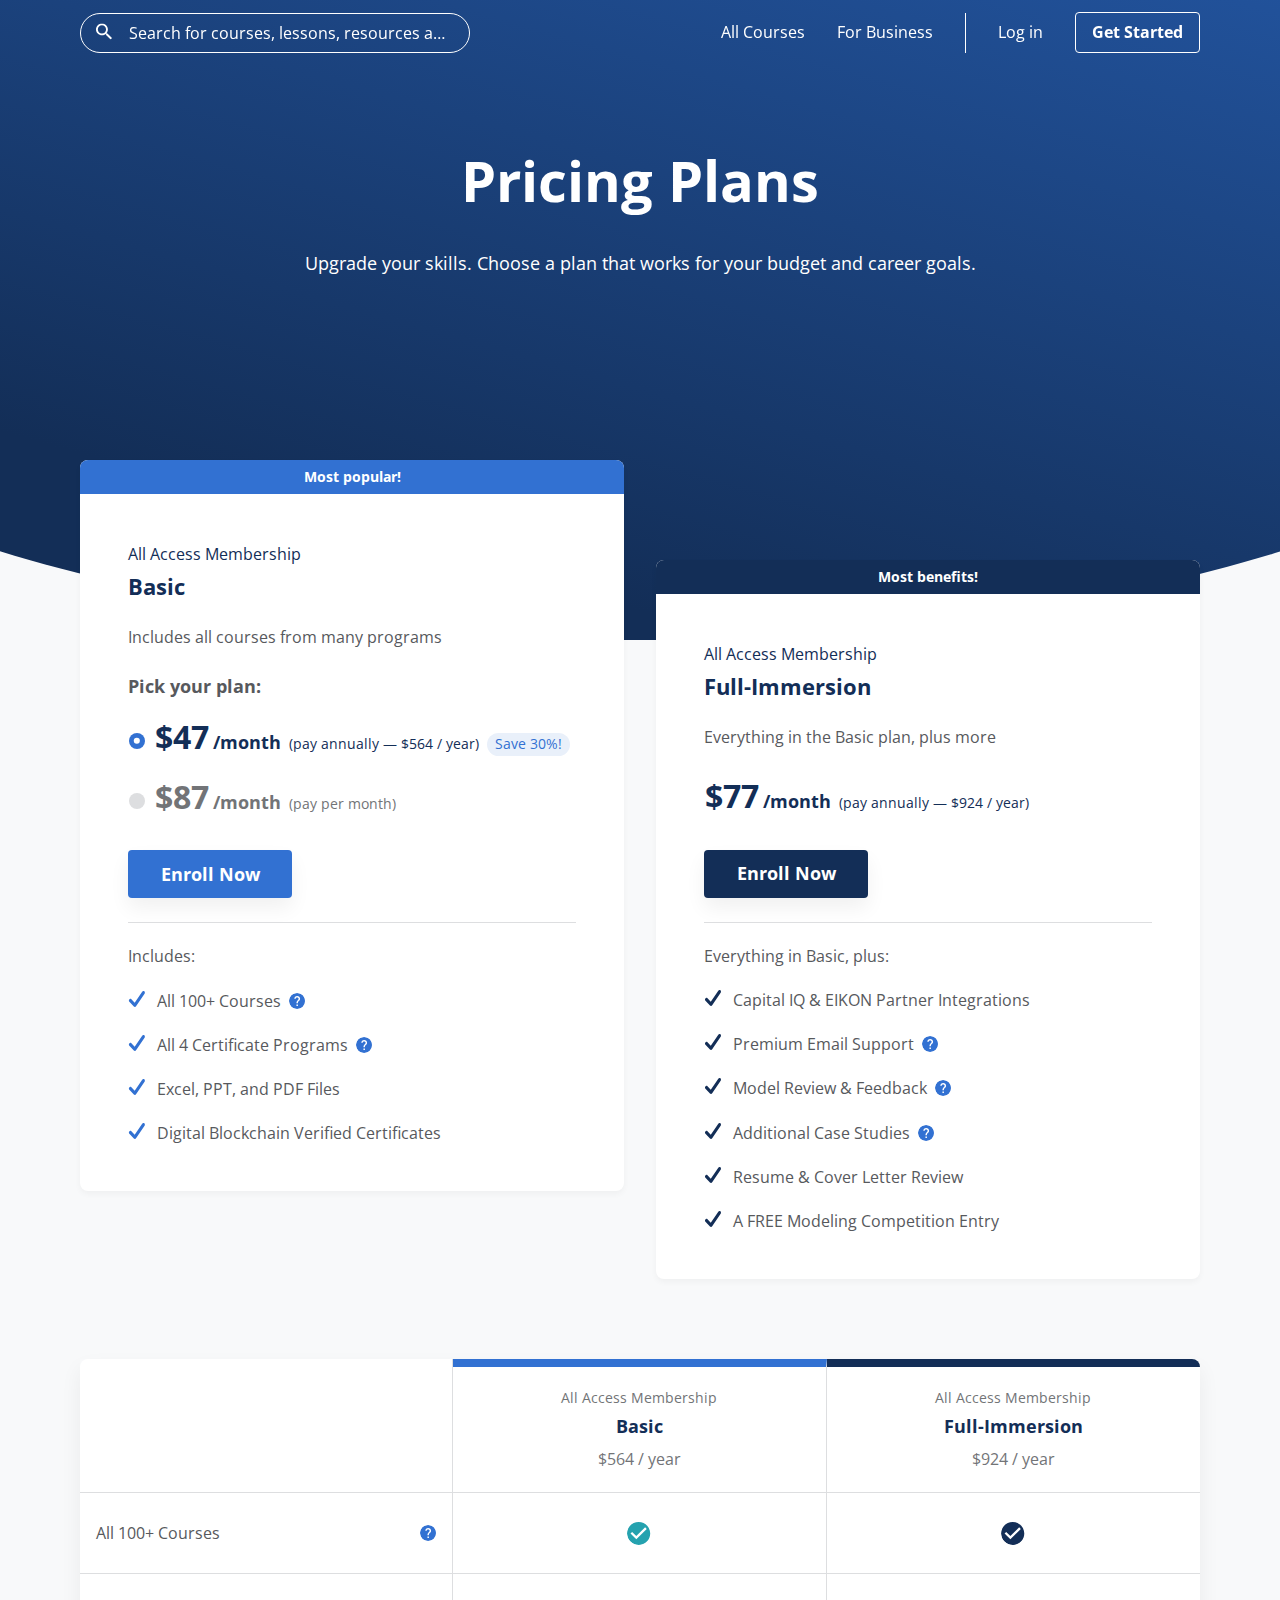
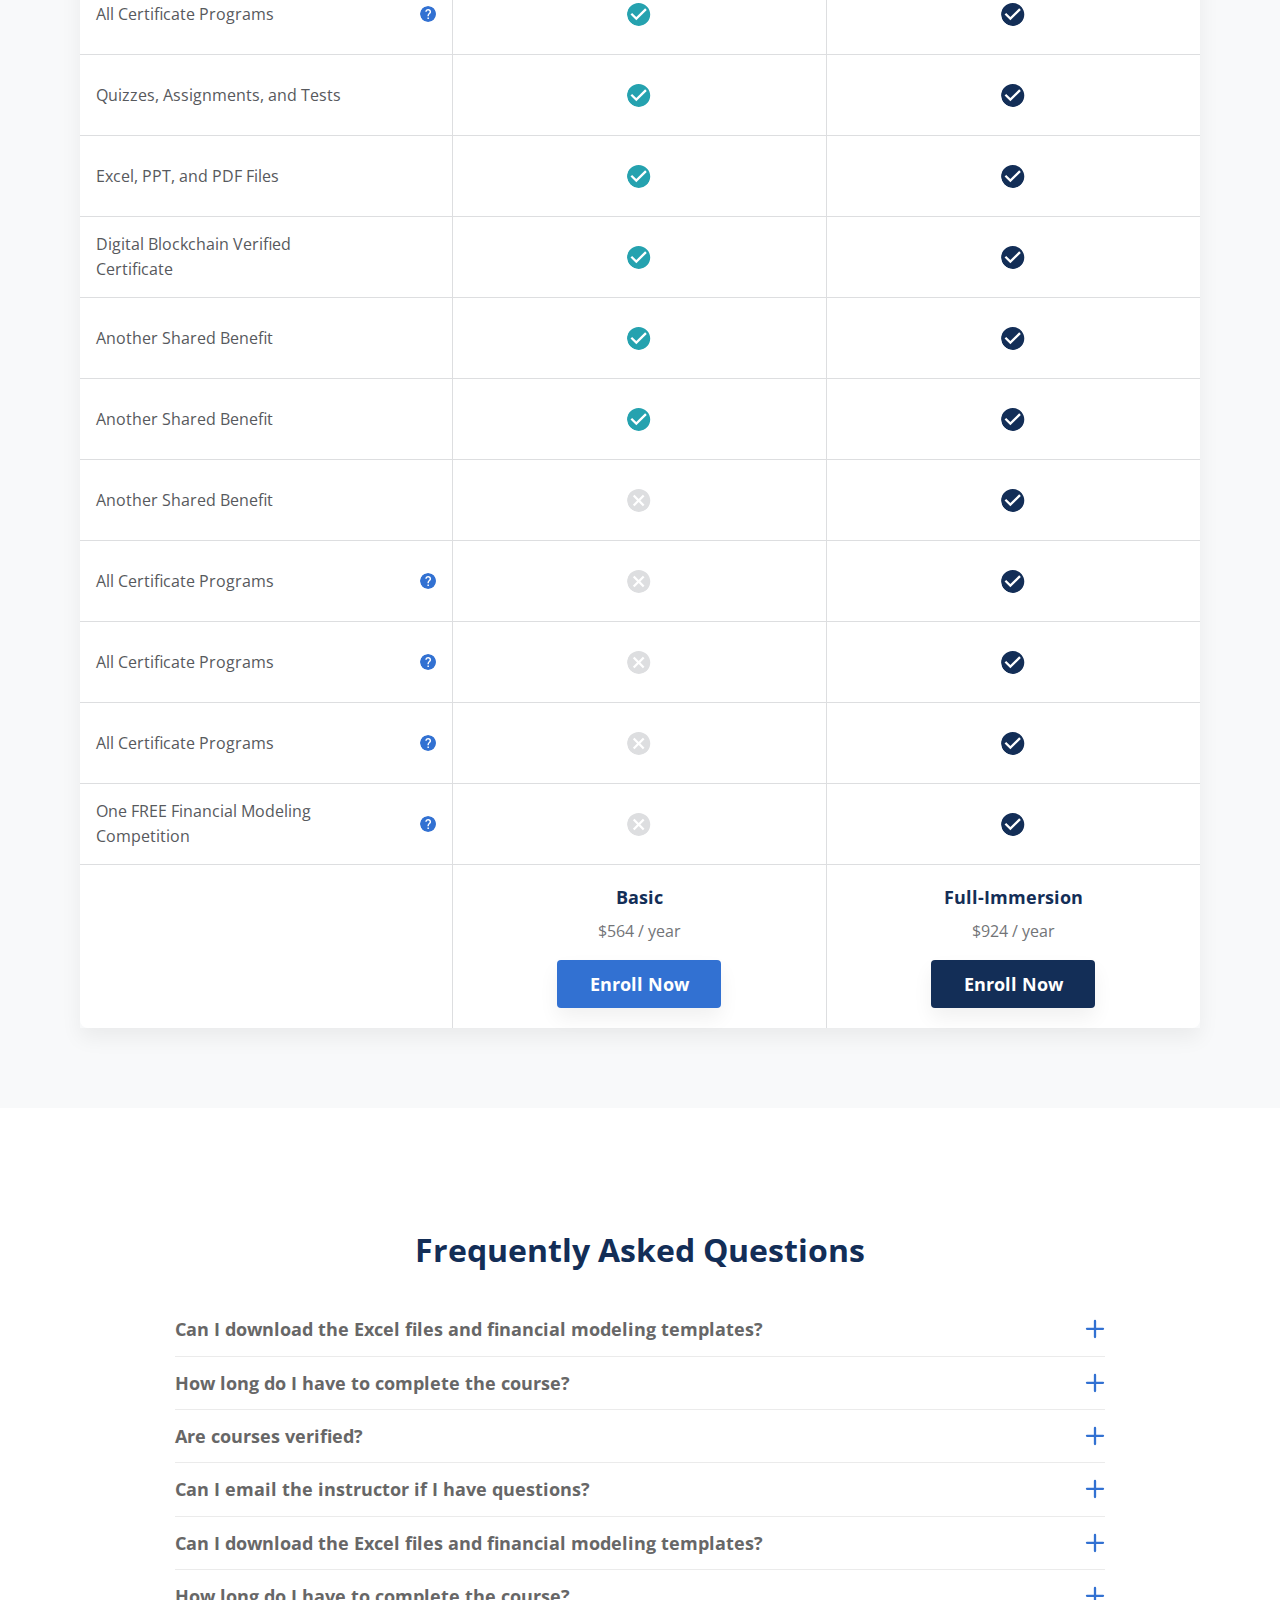
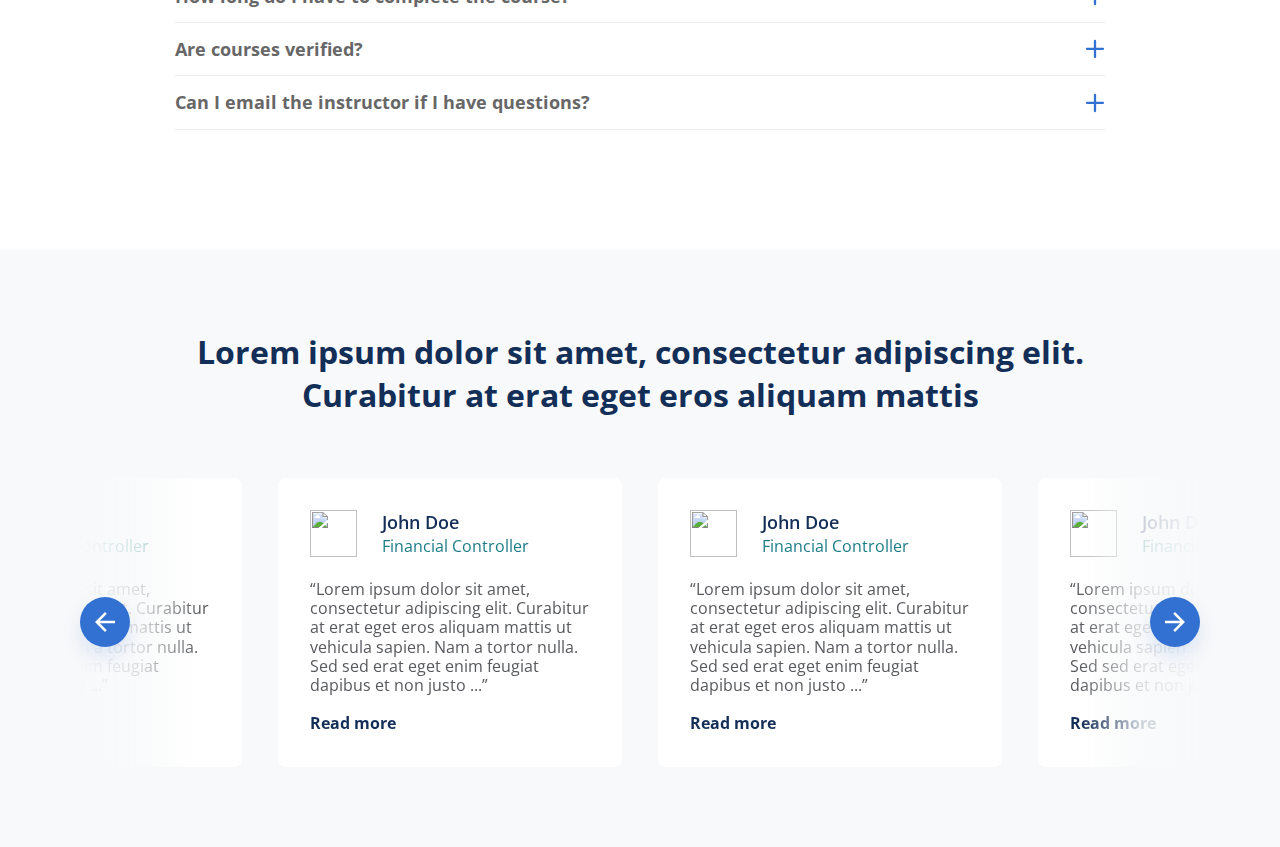
==== commit 1d2ef67a: "add slider feedback" ====
--- a/assets/index.html
+++ b/assets/index.html
@@ -448,8 +448,25 @@
                   </div>
                   <footer class="feedback-item__footer"><a class="feedback-item__more" href="#">Read more</a></footer>
                 </article>
-              </div>
-              <div class="feedback-slider__arrows"></div>
+                <article class="feedback-item">
+                  <div class="feedback-item__body">
+                    <div class="user"> 
+                      <div class="user__avatar"><img src="../img/avatar.svg" alt=""/></div>
+                      <div class="user__hgroup">
+                        <div class="user__name">John Doe</div>
+                        <div class="user__job">Financial Controller</div>
+                      </div>
+                    </div>
+                    <blockquote class="feedback-item__feed"> 
+                      <p>“Lorem ipsum dolor sit amet, consectetur adipiscing elit. Curabitur at erat eget eros aliquam mattis ut vehicula sapien. Nam a tortor nulla. Sed sed erat eget enim feugiat dapibus et non justo ...”</p>
+                    </blockquote>
+                  </div>
+                  <footer class="feedback-item__footer"><a class="feedback-item__more" href="#">Read more</a></footer>
+                </article>
+              </div>
+              <button class="feedback-slider__arrow feedback-slider__arrow--prev slider-prev" type="button"></button>
+              <button class="feedback-slider__arrow feedback-slider__arrow--next slider-next" type="button"></button>
+              <div class="feedback-slider__dots"></div>
             </div>
           </div>
         </article>
--- a/assets/css/styles.min.css
+++ b/assets/css/styles.min.css
@@ -1,2 +1,2 @@
-@charset "UTF-8";:root{scroll-behavior:inherit;--bs-gutter-x:20px;--fs-72-32:4.5rem;--fs-72-24:var(--fs-72-32);--fs-56-32:3.5rem;--fs-48-24:3rem;--fs-48-sm-18:var(--fs-48-24);--fs-48-xs-18:var(--fs-48-24);--fs-36-24:2.25rem;--fs-36-sm-18:var(--fs-36-24);--fs-32-24:2rem;--fs-32-sm-18:var(--fs-32-24);--fs-32-sm-16:var(--fs-32-24);--fs-24-18:1.5rem;--fs-24-lg-16:var(--fs-24-18);--fs-24-sm-16:var(--fs-24-18);--fs-18-16:1.125rem;--fs-18-14:var(--fs-18-16);--fs-16-14:1rem;--fs-16-sm-12:var(--fs-16-14);--fs-16-xs-12:var(--fs-16-14);--fs-16-sm-10:var(--fs-16-14);--fs-16-xs-10:var(--fs-16-14);--fs-14-12:0.875rem;--fs-14-sm-10:var(--fs-14-12);--fs-14-xs-10:var(--fs-14-12);--size-60-50:60px;--size-60-40:60px;--size-50-40:50px;--size-48-40:48px;--size-50-30:50px;--size-40-30:40px;--size-30-25:30px;--border-radius-24:24px;--border-radius-18:18px;--border-radius-16:16px;--border-radius-main:4px;--page-gap:80px;--header-height:64px;--pricing-card-gap:48px;--main-color:#3271D2;--main-color-hover:#1c57af;--accent-color:#132E57;--accent-color-hover:#132E57;--second-color:#727477;--second-light-color:#DDDEE0;--text-color:#57595D;--body-bg-color:#fff;--shadow:8px 8px 15px 0px rgba(0,0,0,.1);--shadow-xs:0px 3px 6px 0px #0000000A;--shadow-md:0px 10px 20px 0px #0000000F}@-webkit-keyframes modalAnimation{0%{opacity:0;display:none}100%{opacity:1;display:block}}@keyframes modalAnimation{0%{opacity:0;display:none}100%{opacity:1;display:block}}@-webkit-keyframes modalAnimationClose{0%{opacity:1;display:block}100%{opacity:0;display:none}}@keyframes modalAnimationClose{0%{opacity:1;display:block}100%{opacity:0;display:none}}@-webkit-keyframes up{from{-webkit-transform:translateY(0);transform:translateY(0)}to{-webkit-transform:translateY(-2px);transform:translateY(-2px)}}@keyframes up{from{-webkit-transform:translateY(0);transform:translateY(0)}to{-webkit-transform:translateY(-2px);transform:translateY(-2px)}}@-webkit-keyframes down{from{-webkit-transform:translateY(0);transform:translateY(0)}to{-webkit-transform:translateY(2px);transform:translateY(2px)}}@keyframes down{from{-webkit-transform:translateY(0);transform:translateY(0)}to{-webkit-transform:translateY(2px);transform:translateY(2px)}}*,::after,::before{-webkit-box-sizing:border-box;box-sizing:border-box}article,aside,blockquote,body,button,canvas,dd,del,details,dfn,div,dl,dt,fieldset,figcaption,figure,footer,form,h1,h2,h3,h4,h5,h6,header,hgroup,html,input,li,nav,ol,p,pre,section,select,textarea,ul,video{margin:0;padding:0}a{cursor:pointer;color:inherit}a,a:focus,a:hover{text-decoration:none;outline:0}.btn:active:focus,.btn:focus,button,button:focus,button:hover{outline:0}button{border:none;background:0 0;margin:0;padding:0;color:inherit;cursor:pointer}img{max-width:100%;max-height:100%;width:100%;height:auto}textarea{max-width:100%;width:100%;min-width:100%;min-height:40px}dl,ol,ul{list-style:none;margin:0;padding:0}dd,dt,h1,h2,h3,h4,h5,p{padding:0;margin:0}b,dt,h1,h2,h3,h4,h5,strong{font-family:Montserrat-Bold,sans-serif;font-weight:400}s{text-decoration-color:var(--main-color)}html{height:100%;font-size:16px}body{height:100%;min-width:320px;font-family:"Open Sans",sans-serif;font-optical-sizing:auto;font-weight:400;font-style:normal;color:var(--text-color);font-size:var(--fs-16-14);line-height:120%;background:var(--body-bg-color)}footer,header{-webkit-box-flex:0;-ms-flex:0 0 auto;flex:0 0 auto}main{-webkit-box-flex:1;-ms-flex:1 0 auto;flex:1 0 auto}.wrapper{position:relative;-webkit-box-orient:vertical;-webkit-box-direction:normal;display:-webkit-box;display:-ms-flexbox;display:flex;-ms-flex-direction:column;flex-direction:column;min-height:100%;max-width:1920px;margin:0 auto;-webkit-box-shadow:0 7px 15px rgba(0,0,0,.1);box-shadow:0 7px 15px rgba(0,0,0,.1)}.container{max-width:calc(1132px + var(--bs-gutter-x) * .5)}.offcanvas{padding:40px 20px 20px}.offcanvas__content{overflow:auto;padding:10px 15px}.offcanvas__close{position:absolute;top:10px;left:10px;z-index:1100;display:-webkit-box;display:-ms-flexbox;display:flex;-webkit-box-align:center;-ms-flex-align:center;align-items:center;-webkit-box-pack:center;-ms-flex-pack:center;justify-content:center;width:var(--size-40-30);height:var(--size-40-30);color:#fff;-webkit-transition:.2s ease-out;transition:.2s ease-out}.page{margin-top:calc(var(--header-height) * -1)}.page__title{font-family:"Open Sans",sans-serif;font-optical-sizing:auto;font-weight:700;font-style:normal;font-size:var(--fs-32-24);color:var(--accent-color);text-align:center;line-height:135%}.page__subtitle{font-family:"Open Sans",sans-serif;font-optical-sizing:auto;font-weight:700;font-style:normal;font-size:var(--fs-24-18);color:var(--accent-color);text-align:center;line-height:135%}.page__heading{font-family:"Open Sans",sans-serif;font-optical-sizing:auto;font-weight:700;font-style:normal;font-size:var(--fs-18-16);color:var(--accent-color);text-align:center;line-height:135%}.page__checkbox{position:relative;display:-webkit-box;display:-ms-flexbox;display:flex;-webkit-box-align:center;-ms-flex-align:center;align-items:center;cursor:pointer}.page__checkbox:hover svg rect{fill:var(--main-color-hover)}.page__checkbox:hover svg polyline{stroke:var(--main-color-hover)}.page__checkbox input{position:absolute;left:10px;bottom:0;width:1px!important;height:1px!important;border:none!important;-webkit-box-shadow:none!important;box-shadow:none!important}.page__checkbox input:checked~svg rect{fill:var(--main-color)}.page__checkbox input:checked~svg polyline{stroke:#fff}.page__checkbox svg{margin-right:10px;-ms-flex-negative:0;flex-shrink:0}.page__checkbox svg rect{fill:var(--second-light-color)}.page__checkbox svg polyline{stroke:var(--second-light-color)}.page__radio{display:-webkit-box;display:-ms-flexbox;display:flex;-webkit-box-align:baseline;-ms-flex-align:baseline;align-items:baseline;cursor:pointer}.page__radio:hover svg rect:last-child{fill:var(--main-color)}.page__radio input{position:relative;left:8px;width:1px;z-index:-1}.page__radio input:checked~svg rect:first-child{fill:var(--main-color)}.page__radio input:checked~svg rect:last-child{fill:#fff}.page__radio svg{margin-right:10px}.page__radio svg rect{fill:var(--second-light-color)}.page__radio__content{display:-webkit-box;display:-ms-flexbox;display:flex;-webkit-box-align:baseline;-ms-flex-align:baseline;align-items:baseline;gap:4px 8px;-ms-flex-wrap:wrap;flex-wrap:wrap}.page__content{display:-webkit-box;display:-ms-flexbox;display:flex;-webkit-box-orient:vertical;-webkit-box-direction:normal;-ms-flex-direction:column;flex-direction:column;gap:20px}.page__content img{width:100%;max-height:600px;border-radius:10px}.page__content h1{font-family:"Open Sans",sans-serif;font-optical-sizing:auto;font-weight:400;font-style:normal;font-size:var(--fs-32-24);color:#ccc}.page__content h2{font-size:var(--fs-24-lg-16);font-family:Montserrat-Bold,sans-serif}.page__content h3{font-size:var(--fs-18-14);font-family:Montserrat-Bold,sans-serif}.page__content a{display:block;width:-webkit-fit-content;width:-moz-fit-content;width:fit-content}.page__content q{font-size:var(--fs-18-16)}.page__content p{font-size:var(--fs-16-14)}.page__content span{font-size:12px;color:var(--accent-color)}.page__content ul{display:-webkit-box;display:-ms-flexbox;display:flex;-webkit-box-orient:vertical;-webkit-box-direction:normal;-ms-flex-direction:column;flex-direction:column;gap:15px;padding-left:15px;list-style:none}.page__content ul li{padding-left:15px}.page__content ul li::marker{content:"—";color:var(--main-color)}.page__content ol{display:-webkit-box;display:-ms-flexbox;display:flex;-webkit-box-orient:vertical;-webkit-box-direction:normal;-ms-flex-direction:column;flex-direction:column;gap:15px;list-style-type:none;counter-reset:num}.page__content ol li{counter-increment:num;display:-webkit-box;display:-ms-flexbox;display:flex;gap:10px}.page__content ol li:before{content:counter(num);color:var(--main-color)}.page__content ol li:nth-child(-n+9)::before{content:"0" counter(num)}.page__content dl div{display:-webkit-box;display:-ms-flexbox;display:flex;-webkit-box-pack:justify;-ms-flex-pack:justify;justify-content:space-between;gap:10px;padding:15px 0;font-size:var(--fs-14-12);border-bottom:1px solid var(--second-color)}.page__content dl div dt{font-family:Montserrat-Regular,sans-serif}.page__content dl div dd{font-family:Montserrat-Bold,sans-serif}.page__content table{display:block;overflow-x:auto}.page__content table thead tr{color:#fff;font-family:Montserrat-Bold,sans-serif;background:#000}.page__content table tbody tr:nth-child(even){background:var(--second-light-color)}.page__content table tbody tr:hover{background:var(--accent-color);color:#fff}.page__content table td{padding:20px;font-size:var(--fs-16-sm-12);font-weight:400}.page__content table td:first-child{border-radius:16px 0 0 16px}.page__content table td:last-child{border-radius:0 16px 16px 0}.text-preview{display:-webkit-box;-webkit-box-orient:vertical;text-overflow:ellipsis;overflow:hidden}.text-preview-open{cursor:pointer}.text-preview.open{line-clamp:inherit}.text-line-1{line-clamp:1}.text-line-2{line-clamp:2}.text-line-3{line-clamp:3}.text--is-clamped{cursor:help}.icon{stroke:currentColor}.icon-fill{fill:currentColor}.icon-rotate-90{-webkit-transform:rotate(90deg);-ms-transform:rotate(90deg);transform:rotate(90deg)}.icon-rotate-180{-webkit-transform:rotate(180deg);-ms-transform:rotate(180deg);transform:rotate(180deg)}.icon-rotate-270{-webkit-transform:rotate(270deg);-ms-transform:rotate(270deg);transform:rotate(270deg)}.check-icon{display:-webkit-box;display:-ms-flexbox;display:flex;-webkit-box-align:center;-ms-flex-align:center;align-items:center;-webkit-box-pack:center;-ms-flex-pack:center;justify-content:center;width:24px;height:24px;border-radius:50%}.check-icon--main{background:url(../img/check-main.svg) center/contain no-repeat}.check-icon--accent{background:url(../img/check-accent.svg) center/contain no-repeat}.check-icon--miss{background:url(../img/check-miss.svg) center/contain no-repeat}.btn-fill{display:-webkit-box;display:-ms-flexbox;display:flex;-webkit-box-align:center;-ms-flex-align:center;align-items:center;-webkit-box-pack:center;-ms-flex-pack:center;justify-content:center;font-family:"Open Sans",sans-serif;font-optical-sizing:auto;font-weight:700;font-style:normal;color:#fff;font-size:var(--fs-18-16);border-radius:var(--border-radius-main);width:100%;max-width:164px;height:var(--size-48-40);-webkit-box-shadow:var(--shadow-md);box-shadow:var(--shadow-md);-webkit-transition:.2s ease-out;transition:.2s ease-out;outline:transparent solid 0}.btn-fill--main{background-color:var(--main-color)}.btn-fill--main:active{-webkit-box-shadow:0 0 0 0 var(--accent-color);box-shadow:0 0 0 0 var(--accent-color)}.btn-fill--accent{background-color:var(--accent-color)}@media (hover:hover){.btn-fill--main:hover{background-color:var(--accent-color);border-color:var(--accent-color)}.btn-fill--accent:hover{background-color:var(--main-color);border-color:var(--main-color)}}.btn-fill--accent:active{-webkit-box-shadow:0 0 0 0 var(--main-color);box-shadow:0 0 0 0 var(--main-color)}.tooltip{--bs-tooltip-bg:var(--accent-color);--bs-tooltip-opacity:1;--bs-tooltip-color:#fff;--bs-tooltip-border-radius:var(--border-radius-main);--bs-tooltip-padding-y:16px;--bs-tooltip-padding-x:16px;--bs-tooltip-max-width:190px;pointer-events:none}.help-tooltip{position:relative;-ms-flex-negative:0;flex-shrink:0;width:16px;height:16px;border-radius:50%;background:url(../img/help-tooltip.svg) 0 0/cover no-repeat;z-index:4}.help-tooltip::after{position:absolute;content:"";inset:-6px;z-index:500}.burger{width:-webkit-fit-content;width:-moz-fit-content;width:fit-content;padding:8px;background:var(--main-color);border-radius:var(--border-radius-main);-webkit-box-shadow:var(--shadow-xs);box-shadow:var(--shadow-xs)}.burger__icon{display:-webkit-box;display:-ms-flexbox;display:flex;-webkit-box-orient:vertical;-webkit-box-direction:normal;-ms-flex-direction:column;flex-direction:column;gap:5px}.burger__icon>span{display:block;width:24px;height:2px;background-color:#fff;-webkit-transition:.2s ease-out;transition:.2s ease-out}.nav{display:-webkit-box;display:-ms-flexbox;display:flex;-webkit-box-align:center;-ms-flex-align:center;align-items:center;gap:32px}.nav__link{position:relative;display:block;color:#fff}.nav__link::after{content:"";position:absolute;bottom:-4px;left:0;right:0;display:block;width:0;height:1px;background-color:#fff;-webkit-transition:.2s ease-out;transition:.2s ease-out}.nav__link--cta{padding:6px 16px;font-family:"Open Sans",sans-serif;font-optical-sizing:auto;font-weight:700;font-style:normal;line-height:170%;border:1px solid #fff;border-radius:var(--border-radius-main);-webkit-transition:.2s ease-out;transition:.2s ease-out}.nav__link--cta::after{content:none}@media (hover:hover){.nav__link--cta:hover{background-color:var(--main-color);border-color:var(--main-color)}.nav__link:hover::after{width:100%}}.nav__link--cta:active{background-color:var(--accent-color);border-color:var(--accent-color)}.nav .break-nav{display:block;width:1px;height:40px;background-color:#fff}.pricing-card{width:100%;max-width:544px;background:#fff;border-radius:calc(var(--border-radius-main) * 2);-webkit-box-shadow:var(--shadow-xs);box-shadow:var(--shadow-xs);overflow:hidden}.pricing-card__header{padding:6px;font-family:"Open Sans",sans-serif;font-optical-sizing:auto;font-weight:700;font-style:normal;color:#fff;font-size:var(--fs-14-12);line-height:160%;text-align:center;background-color:var(--main-color)}.pricing-card__body{display:-webkit-box;display:-ms-flexbox;display:flex;-webkit-box-orient:vertical;-webkit-box-direction:normal;-ms-flex-direction:column;flex-direction:column;gap:calc(var(--pricing-card-gap)/ 2);padding:var(--pricing-card-gap)}.pricing-card__hgroup{display:-webkit-box;display:-ms-flexbox;display:flex;-webkit-box-orient:vertical;-webkit-box-direction:reverse;-ms-flex-direction:column-reverse;flex-direction:column-reverse;gap:4px;color:var(--accent-color)}.pricing-card__title{font-family:"Open Sans",sans-serif;font-optical-sizing:auto;font-weight:700;font-style:normal;font-size:var(--fs-24-18);line-height:130%}.pricing-card__subtitle{font-family:"Open Sans",sans-serif;font-optical-sizing:auto;font-weight:700;font-style:normal;font-size:var(--fs-18-16);line-height:140%}.pricing-card__descr{font-family:"Open Sans",sans-serif;font-optical-sizing:auto;font-weight:400;font-style:normal;font-size:var(--fs-16-14);line-height:160%}.pricing-card__form,.pricing-card__plan{display:-webkit-box;display:-ms-flexbox;display:flex;-webkit-box-orient:vertical;-webkit-box-direction:normal;-ms-flex-direction:column;flex-direction:column;gap:calc(var(--pricing-card-gap)/ 3)}.pricing-card__form .page__radio>svg{display:none}.pricing-card__form:has(.page__radio+.page__radio) svg{display:block}.pricing-card__form>.page__radio>.page__radio__content{color:var(--second-color)}.pricing-card__form>.page__radio>input:checked~.page__radio__content{color:var(--accent-color)}.pricing-card__form>.btn-fill{margin-top:calc(var(--pricing-card-gap)/ 3)}.pricing-card__price>span{font-family:"Open Sans",sans-serif;font-optical-sizing:auto;font-weight:700;font-style:normal;font-size:var(--fs-18-16);line-height:175%}.pricing-card__price>span:first-child{margin-right:4px;font-size:var(--fs-32-24);line-height:135%}.pricing-card__price__pay{font-family:"Open Sans",sans-serif;font-optical-sizing:auto;font-weight:400;font-style:normal;font-size:var(--fs-14-12);line-height:160%}.pricing-card__price__sale{padding:0 8px;font-family:"Open Sans",sans-serif;font-optical-sizing:auto;font-weight:400;font-style:normal;font-size:var(--fs-14-12);color:var(--main-color);line-height:160%;border-radius:var(--border-radius-16);background:#e9f0fa}.pricing-card__includes{display:-webkit-box;display:-ms-flexbox;display:flex;-webkit-box-orient:vertical;-webkit-box-direction:normal;-ms-flex-direction:column;flex-direction:column;gap:calc(var(--pricing-card-gap)/ 2);padding-top:calc(var(--pricing-card-gap)/ 2);border-top:1px solid var(--second-light-color)}.pricing-card__includes__list{display:-webkit-box;display:-ms-flexbox;display:flex;-webkit-box-orient:vertical;-webkit-box-direction:normal;-ms-flex-direction:column;flex-direction:column;gap:calc(var(--pricing-card-gap)/ 2)}.pricing-card__includes__list li{display:-webkit-box;display:-ms-flexbox;display:flex;-webkit-box-align:baseline;-ms-flex-align:baseline;align-items:baseline}.pricing-card__includes__list li::before{content:url(../img/check-mark-li.svg);margin-right:12px}.pricing-card .help-tooltip{-ms-flex-item-align:center;align-self:center;margin-left:8px}.pricing-card--accent .pricing-card__header{background-color:var(--accent-color)}.pricing-card--accent .pricing-card__includes__list li::before{content:url(../img/check-mark-li2.svg)}@media (max-width:991px) and (min-width:0px){:root{--fs-72-32:2rem;--fs-48-24:1.5rem}.pricing-card{max-width:450px}}.user{display:-webkit-box;display:-ms-flexbox;display:flex;-webkit-box-align:center;-ms-flex-align:center;align-items:center;gap:25px}.user__avatar img{width:47px;height:47px;-o-object-fit:contain;object-fit:contain}.user__name{font-family:"Open Sans",sans-serif;font-optical-sizing:auto;font-weight:600;font-style:normal;color:var(--accent-color);font-size:var(--fs-18-16);line-height:135%}.user__job{font-family:"Open Sans",sans-serif;font-optical-sizing:auto;font-weight:400;font-style:normal;color:#1c7d87;font-size:var(--fs-16-14);line-height:150%}.feedback-item{background:#fff;border-radius:calc(var(--border-radius-main) * 2);padding:calc(var(--page-gap)/ 2.5)}.feedback-item__body{display:-webkit-box;display:-ms-flexbox;display:flex;-webkit-box-orient:vertical;-webkit-box-direction:normal;-ms-flex-direction:column;flex-direction:column;gap:22px}.feedback-item__footer{margin-top:16px}.feedback-item__more{font-family:"Open Sans",sans-serif;font-optical-sizing:auto;font-weight:700;font-style:normal;color:var(--accent-color);font-size:var(--fs-16-14);line-height:150%}.form input{height:var(--size-60-50)!important;padding-left:30px!important;border:none;outline:0}.form .form-floating label{padding-left:30px!important;font-size:var(--fs-16-14)}@media screen and (max-width:1199px){.form .form-floating label{padding:.85rem .75rem}}.form button{display:-webkit-box;display:-ms-flexbox;display:flex;-webkit-box-align:center;-ms-flex-align:center;align-items:center;-webkit-box-pack:justify;-ms-flex-pack:justify;justify-content:space-between;width:100%;height:var(--size-60-50);padding:0 30px}.search-form{position:relative;width:100%}.search-form input{display:-webkit-box;line-clamp:1;box-orient:vertical;-webkit-line-clamp:1;-webkit-box-orient:vertical;text-overflow:ellipsis;overflow:hidden;width:100%;height:40px;padding:0 16px 0 48px;font-size:var(--fs-16-14);line-height:120%;color:#fff;background:0 0;border-radius:50px;outline:0;border:1px solid #fff;-webkit-transition:.2s ease-out;transition:.2s ease-out}.search-form input::-webkit-input-placeholder{font-family:"Open Sans",sans-serif;font-optical-sizing:auto;font-weight:400;font-style:normal;color:#fff;font-size:var(--fs-16-14);line-height:120%}.search-form input::-moz-placeholder{font-family:"Open Sans",sans-serif;font-optical-sizing:auto;font-weight:400;font-style:normal;color:#fff;font-size:var(--fs-16-14);line-height:120%}.search-form input:-ms-input-placeholder{font-family:"Open Sans",sans-serif;font-optical-sizing:auto;font-weight:400;font-style:normal;color:#fff;font-size:var(--fs-16-14);line-height:120%}.search-form input::-ms-input-placeholder{font-family:"Open Sans",sans-serif;font-optical-sizing:auto;font-weight:400;font-style:normal;color:#fff;font-size:var(--fs-16-14);line-height:120%}.search-form input::placeholder{font-family:"Open Sans",sans-serif;font-optical-sizing:auto;font-weight:400;font-style:normal;color:#fff;font-size:var(--fs-16-14);line-height:120%}.search-form input:hover{-webkit-box-shadow:0 0 0 .07rem var(--accent-color-hover);box-shadow:0 0 0 .07rem var(--accent-color-hover)}.search-form input:focus{background:#fff;color:var(--accent-color)}.search-form input:focus::-webkit-input-placeholder{color:var(--accent-color)}.search-form input:focus::-moz-placeholder{color:var(--accent-color)}.search-form input:focus:-ms-input-placeholder{color:var(--accent-color)}.search-form input:focus::-ms-input-placeholder{color:var(--accent-color)}.search-form input:focus::placeholder{color:var(--accent-color)}.search-form input:focus~.search-form__button{color:var(--accent-color)}.search-form__button{position:absolute;top:50%;left:16px;color:#fff;border:none;background:0 0;-webkit-transform:translateY(-60%);-ms-transform:translateY(-60%);transform:translateY(-60%);-webkit-transition:.2s ease-out;transition:.2s ease-out}@media (hover:hover){.search-form__button:hover{color:var(--accent-color-hover)}}.menu-offcanvas{background-color:var(--accent-color)}.menu-offcanvas .nav{margin-top:var(--page-gap);-webkit-box-orient:vertical;-webkit-box-direction:normal;-ms-flex-direction:column;flex-direction:column}.faq-accordion{max-width:930px;margin:calc(var(--page-gap)/ 2.5) auto 0}.faq-accordion__item{border-bottom:1px solid #ebebeb}.faq-accordion__button{display:-webkit-box;display:-ms-flexbox;display:flex;-webkit-box-align:center;-ms-flex-align:center;align-items:center;-webkit-box-pack:justify;-ms-flex-pack:justify;justify-content:space-between;gap:20px;width:100%;padding:14px 0;font-family:"Open Sans",sans-serif;font-optical-sizing:auto;font-weight:700;font-style:normal;font-size:var(--fs-18-16);color:#676767;line-height:135%;text-align:left}.faq-accordion__button::after{content:"";display:block;-ms-flex-negative:0;flex-shrink:0;width:20px;height:20px;background:url(../img/plus.svg) no-repeat;-webkit-transform:rotate(45deg);-ms-transform:rotate(45deg);transform:rotate(45deg);-webkit-transition:.2s ease-out;transition:.2s ease-out}.faq-accordion__button.collapsed::after{-webkit-transform:rotate(0);-ms-transform:rotate(0);transform:rotate(0)}.faq-accordion__content{padding-bottom:14px;font-family:"Open Sans",sans-serif;font-optical-sizing:auto;font-weight:400;font-style:normal;color:#676767;font-size:var(--fs-16-14);line-height:150%}.feedback-slider__items{display:grid;grid-template-columns:repeat(3,1fr);gap:40px}.header{position:sticky;top:0;left:0;right:0;width:100%;height:var(--header-height);padding:12px 0;background:0 0;z-index:600;-webkit-transition:.2s ease-out;transition:.2s ease-out}.header__row{display:-webkit-box;display:-ms-flexbox;display:flex;-webkit-box-align:center;-ms-flex-align:center;align-items:center;-webkit-box-pack:justify;-ms-flex-pack:justify;justify-content:space-between;gap:24px}.header__search{width:100%;max-width:390px}.header__burger{display:none}.header.fixed{background:linear-gradient(32.69deg,#132e57 21.82%,#255bac 100%);-webkit-box-shadow:var(--shadow-xs);box-shadow:var(--shadow-xs)}@media (max-width:991px) and (min-width:0px){.header__row{-webkit-box-pack:end;-ms-flex-pack:end;justify-content:end}.header__nav,.header__search{display:none}.header__burger{display:-webkit-box;display:-ms-flexbox;display:flex}.header.fixed{background:0 0;-webkit-box-shadow:none;box-shadow:none}}.pricing-hero{min-height:calc(var(--page-gap) * 8);background:url(../img/bg.svg) bottom center/cover no-repeat}.pricing-hero__hgroup{display:-webkit-box;display:-ms-flexbox;display:flex;-webkit-box-orient:vertical;-webkit-box-direction:normal;-ms-flex-direction:column;flex-direction:column;-webkit-box-align:center;-ms-flex-align:center;align-items:center;gap:calc(var(--page-gap)/ 2.5);padding-top:calc(var(--page-gap) + var(--header-height));text-align:center}.pricing-hero__title{font-family:"Open Sans",sans-serif;font-optical-sizing:auto;font-weight:700;font-style:normal;color:#fff;font-size:var(--fs-56-32);line-height:130%}.pricing-hero__descr{font-family:"Open Sans",sans-serif;font-optical-sizing:auto;font-weight:400;font-style:normal;color:#fff;font-size:var(--fs-18-16);line-height:160%}.pricing-cards__items{display:-webkit-box;display:-ms-flexbox;display:flex;-webkit-box-align:start;-ms-flex-align:start;align-items:start;-webkit-box-pack:center;-ms-flex-pack:center;justify-content:center;gap:32px;margin-top:calc(var(--page-gap) * -1)}.pricing-cards__items>.pricing-card:first-child{margin-top:calc(var(--page-gap) * 1.25 * -1)}@media (max-width:1199px) and (min-width:0px){:root{--fs-72-32:2.25rem;--fs-56-32:2.625rem;--fs-48-24:2rem;--fs-36-24:1.5rem;--fs-32-24:1.5rem;--fs-24-18:1.125rem;--fs-24-lg-16:1rem;--fs-18-16:1rem;--fs-18-14:0.875rem;--fs-16-14:0.875rem;--fs-14-12:0.75rem;--size-60-50:50px;--size-60-40:40px;--size-50-40:40px;--size-50-30:30px;--size-48-40:40px;--size-40-30:30px;--size-30-25:25px;--wrapper-gap:40px;--pricing-card-gap:32px;--page-gap:60px}.pricing-cards__items{gap:12px}}@media (max-width:767px) and (min-width:0px){:root{--fs-72-24:1.5rem;--fs-48-sm-18:1.125rem;--fs-36-sm-18:1.125rem;--fs-32-sm-18:1.125rem;--fs-32-sm-16:1rem;--fs-24-sm-16:1rem;--fs-16-sm-12:0.75rem;--fs-16-sm-10:0.625rem;--fs-14-sm-10:0.625rem;--page-gap:50px;--pricing-card-gap:24px}.pricing-cards__items{-webkit-box-orient:vertical;-webkit-box-direction:normal;-ms-flex-direction:column;flex-direction:column;-webkit-box-align:center;-ms-flex-align:center;align-items:center;gap:24px}}.pricing-details{margin-top:var(--page-gap)}.pricing-details__hgroup{display:-webkit-box;display:-ms-flexbox;display:flex;-webkit-box-orient:vertical;-webkit-box-direction:reverse;-ms-flex-direction:column-reverse;flex-direction:column-reverse;-webkit-box-align:center;-ms-flex-align:center;align-items:center;gap:4px;text-align:center}.pricing-details__title{font-family:"Open Sans",sans-serif;font-optical-sizing:auto;font-weight:700;font-style:normal;color:var(--accent-color);font-size:var(--fs-18-16);line-height:140%}.pricing-details__descr{font-family:"Open Sans",sans-serif;font-optical-sizing:auto;font-weight:400;font-style:normal;font-size:var(--fs-14-12);color:var(--second-color);line-height:160%}.pricing-details__per-year{font-family:"Open Sans",sans-serif;font-optical-sizing:auto;font-weight:400;font-style:normal;font-size:var(--fs-16-14);color:var(--second-color);line-height:160%;margin-top:8px}.pricing-details__table table{width:100%;border-collapse:separate;border-spacing:0;-webkit-box-shadow:var(--shadow-md);box-shadow:var(--shadow-md)}.pricing-details__table table .cell-main{border-top:8px solid var(--main-color)}.pricing-details__table table .cell-accent{border-top:8px solid var(--accent-color)}.pricing-details__table table .cell-center{display:-webkit-box;display:-ms-flexbox;display:flex;-webkit-box-align:center;-ms-flex-align:center;align-items:center;-webkit-box-pack:center;-ms-flex-pack:center;justify-content:center;-webkit-box-orient:vertical;-webkit-box-direction:normal;-ms-flex-direction:column;flex-direction:column}.pricing-details__table table .cell-detail{display:-webkit-box;display:-ms-flexbox;display:flex;-webkit-box-align:center;-ms-flex-align:center;align-items:center;-webkit-box-pack:justify;-ms-flex-pack:justify;justify-content:space-between;gap:10px;line-height:160%}.pricing-details__table table .cell-detail>p{max-width:260px}.pricing-details__table table td{background:#fff;min-height:var(--page-gap);padding:16px 32px}.pricing-details__table table td:not(:last-child){border-right:1px solid var(--second-light-color)}.pricing-details__table table tr{display:grid;grid-template-columns:repeat(3,1fr)}.pricing-details__table table thead{position:sticky;top:var(--header-height);z-index:100}.pricing-details__table table thead td:first-child{border-radius:calc(var(--border-radius-main) * 2) 0 0 0}.pricing-details__table table thead td:last-child{border-radius:0 calc(var(--border-radius-main) * 2) 0 0}.pricing-details__table table tfoot td:first-child{border-radius:0 0 0 calc(var(--border-radius-main) * 2)}.pricing-details__table table tfoot td:last-child{border-radius:0 0 calc(var(--border-radius-main) * 2) 0}.pricing-details__table table tfoot td,.pricing-details__table table thead td{padding:40px}.pricing-details__table table tbody tr,.pricing-details__table table thead tr{border-bottom:1px solid var(--second-light-color)}.pricing-details__table table .btn-fill{margin-top:16px}@media (max-width:1340px) and (min-width:0px){:root{--fs-72-32:2.625rem;--fs-24-18:1.375rem}.pricing-details__table table tfoot td,.pricing-details__table table thead td{padding:20px}.pricing-details__table table td{padding:12px 16px}}@media (max-width:991px) and (min-width:0px){.pricing-details__table table thead{position:static;top:0}}@media (max-width:576px) and (min-width:0px){:root{--bs-gutter-x:15px;--fs-48-xs-18:1.125rem;--fs-16-xs-12:0.75rem;--fs-16-xs-10:0.625rem;--fs-14-xs-10:0.625rem}.pricing-details__table{overflow-x:auto}.pricing-details__table table{min-width:500px;overflow-x:auto}.pricing-details__table table td,.pricing-details__table table tfoot td,.pricing-details__table table thead td{padding:14px}}.faq{margin-top:var(--page-gap);padding:calc(var(--page-gap) * 1.5) 0;background:#fff}.feedback{margin:var(--page-gap) 0}.pricing-page{background:#f8f9fa}@media (max-width:1199px) and (min-width:0px){.page__content .cols-2-1{gap:40px}.page__content table{display:block;overflow-x:auto;white-space:nowrap;width:100%}.open-menu{padding-right:0}.bottom-fixed{display:-webkit-box;display:-ms-flexbox;display:flex}.offcanvas__close{right:-30px}}
+@charset "UTF-8";:root{scroll-behavior:inherit;--bs-gutter-x:20px;--fs-72-32:4.5rem;--fs-72-24:var(--fs-72-32);--fs-56-32:3.5rem;--fs-48-24:3rem;--fs-48-sm-18:var(--fs-48-24);--fs-48-xs-18:var(--fs-48-24);--fs-36-24:2.25rem;--fs-36-sm-18:var(--fs-36-24);--fs-32-24:2rem;--fs-32-sm-18:var(--fs-32-24);--fs-32-sm-16:var(--fs-32-24);--fs-24-18:1.5rem;--fs-24-lg-16:var(--fs-24-18);--fs-24-sm-16:var(--fs-24-18);--fs-18-16:1.125rem;--fs-18-14:var(--fs-18-16);--fs-16-14:1rem;--fs-16-sm-12:var(--fs-16-14);--fs-16-xs-12:var(--fs-16-14);--fs-16-sm-10:var(--fs-16-14);--fs-16-xs-10:var(--fs-16-14);--fs-14-12:0.875rem;--fs-14-sm-10:var(--fs-14-12);--fs-14-xs-10:var(--fs-14-12);--size-64-50:64px;--size-60-50:60px;--size-60-40:60px;--size-50-40:50px;--size-48-40:48px;--size-50-30:50px;--size-40-30:40px;--size-30-25:30px;--border-radius-24:24px;--border-radius-18:18px;--border-radius-16:16px;--border-radius-main:4px;--page-gap:80px;--header-height:64px;--pricing-card-gap:48px;--main-color:#3271D2;--main-color-hover:#1c57af;--accent-color:#132E57;--accent-color-hover:#132E57;--second-color:#727477;--second-light-color:#DDDEE0;--text-color:#57595D;--body-bg-color:#fff;--shadow:8px 8px 15px 0px rgba(0,0,0,.1);--shadow-xs:0px 3px 6px 0px #0000000A;--shadow-md:0px 10px 20px 0px #0000000F;--shadow-main-color:0px 10px 20px 0px #3271D226}@-webkit-keyframes modalAnimation{0%{opacity:0;display:none}100%{opacity:1;display:block}}@keyframes modalAnimation{0%{opacity:0;display:none}100%{opacity:1;display:block}}@-webkit-keyframes modalAnimationClose{0%{opacity:1;display:block}100%{opacity:0;display:none}}@keyframes modalAnimationClose{0%{opacity:1;display:block}100%{opacity:0;display:none}}@-webkit-keyframes up{from{-webkit-transform:translateY(0);transform:translateY(0)}to{-webkit-transform:translateY(-2px);transform:translateY(-2px)}}@keyframes up{from{-webkit-transform:translateY(0);transform:translateY(0)}to{-webkit-transform:translateY(-2px);transform:translateY(-2px)}}@-webkit-keyframes down{from{-webkit-transform:translateY(0);transform:translateY(0)}to{-webkit-transform:translateY(2px);transform:translateY(2px)}}@keyframes down{from{-webkit-transform:translateY(0);transform:translateY(0)}to{-webkit-transform:translateY(2px);transform:translateY(2px)}}*,::after,::before{-webkit-box-sizing:border-box;box-sizing:border-box}article,aside,blockquote,body,button,canvas,dd,del,details,dfn,div,dl,dt,fieldset,figcaption,figure,footer,form,h1,h2,h3,h4,h5,h6,header,hgroup,html,input,li,nav,ol,p,pre,section,select,textarea,ul,video{margin:0;padding:0}a{cursor:pointer;color:inherit}a,a:focus,a:hover{text-decoration:none;outline:0}.btn:active:focus,.btn:focus,button,button:focus,button:hover{outline:0}button{border:none;background:0 0;margin:0;padding:0;color:inherit;cursor:pointer}img{max-width:100%;max-height:100%;width:100%;height:auto}textarea{max-width:100%;width:100%;min-width:100%;min-height:40px}dl,ol,ul{list-style:none;margin:0;padding:0}dd,dt,h1,h2,h3,h4,h5,p{padding:0;margin:0}b,dt,h1,h2,h3,h4,h5,strong{font-family:Montserrat-Bold,sans-serif;font-weight:400}s{text-decoration-color:var(--main-color)}html{height:100%;font-size:16px}body{height:100%;min-width:320px;font-family:"Open Sans",sans-serif;font-optical-sizing:auto;font-weight:400;font-style:normal;color:var(--text-color);font-size:var(--fs-16-14);line-height:120%;background:var(--body-bg-color)}footer,header{-webkit-box-flex:0;-ms-flex:0 0 auto;flex:0 0 auto}main{-webkit-box-flex:1;-ms-flex:1 0 auto;flex:1 0 auto}.wrapper{position:relative;-webkit-box-orient:vertical;-webkit-box-direction:normal;display:-webkit-box;display:-ms-flexbox;display:flex;-ms-flex-direction:column;flex-direction:column;min-height:100%;max-width:1920px;margin:0 auto;-webkit-box-shadow:0 7px 15px rgba(0,0,0,.1);box-shadow:0 7px 15px rgba(0,0,0,.1)}.container{max-width:calc(1132px + var(--bs-gutter-x) * .5)}.offcanvas{padding:40px 20px 20px}.offcanvas__content{overflow:auto;padding:10px 15px}.offcanvas__close{position:absolute;top:10px;left:10px;z-index:1100;display:-webkit-box;display:-ms-flexbox;display:flex;-webkit-box-align:center;-ms-flex-align:center;align-items:center;-webkit-box-pack:center;-ms-flex-pack:center;justify-content:center;width:var(--size-40-30);height:var(--size-40-30);color:#fff;-webkit-transition:.2s ease-out;transition:.2s ease-out}.page{margin-top:calc(var(--header-height) * -1)}.page__title{font-family:"Open Sans",sans-serif;font-optical-sizing:auto;font-weight:700;font-style:normal;font-size:var(--fs-32-24);color:var(--accent-color);text-align:center;line-height:135%}.page__subtitle{font-family:"Open Sans",sans-serif;font-optical-sizing:auto;font-weight:700;font-style:normal;font-size:var(--fs-24-18);color:var(--accent-color);text-align:center;line-height:135%}.page__heading{font-family:"Open Sans",sans-serif;font-optical-sizing:auto;font-weight:700;font-style:normal;font-size:var(--fs-18-16);color:var(--accent-color);text-align:center;line-height:135%}.page__checkbox{position:relative;display:-webkit-box;display:-ms-flexbox;display:flex;-webkit-box-align:center;-ms-flex-align:center;align-items:center;cursor:pointer}.page__checkbox:hover svg rect{fill:var(--main-color-hover)}.page__checkbox:hover svg polyline{stroke:var(--main-color-hover)}.page__checkbox input{position:absolute;left:10px;bottom:0;width:1px!important;height:1px!important;border:none!important;-webkit-box-shadow:none!important;box-shadow:none!important}.page__checkbox input:checked~svg rect{fill:var(--main-color)}.page__checkbox input:checked~svg polyline{stroke:#fff}.page__checkbox svg{margin-right:10px;-ms-flex-negative:0;flex-shrink:0}.page__checkbox svg rect{fill:var(--second-light-color)}.page__checkbox svg polyline{stroke:var(--second-light-color)}.page__radio{display:-webkit-box;display:-ms-flexbox;display:flex;-webkit-box-align:baseline;-ms-flex-align:baseline;align-items:baseline;cursor:pointer}.page__radio:hover svg rect:last-child{fill:var(--main-color)}.page__radio input{position:relative;left:8px;width:1px;z-index:-1}.page__radio input:checked~svg rect:first-child{fill:var(--main-color)}.page__radio input:checked~svg rect:last-child{fill:#fff}.page__radio svg{-ms-flex-negative:0;flex-shrink:0;margin-right:10px}.page__radio svg rect{fill:var(--second-light-color)}.page__radio__content{display:-webkit-box;display:-ms-flexbox;display:flex;-webkit-box-align:baseline;-ms-flex-align:baseline;align-items:baseline;gap:4px 8px;-ms-flex-wrap:wrap;flex-wrap:wrap}.page__content{display:-webkit-box;display:-ms-flexbox;display:flex;-webkit-box-orient:vertical;-webkit-box-direction:normal;-ms-flex-direction:column;flex-direction:column;gap:20px}.page__content img{width:100%;max-height:600px;border-radius:10px}.page__content h1{font-family:"Open Sans",sans-serif;font-optical-sizing:auto;font-weight:400;font-style:normal;font-size:var(--fs-32-24);color:#ccc}.page__content h2{font-size:var(--fs-24-lg-16);font-family:Montserrat-Bold,sans-serif}.page__content h3{font-size:var(--fs-18-14);font-family:Montserrat-Bold,sans-serif}.page__content a{display:block;width:-webkit-fit-content;width:-moz-fit-content;width:fit-content}.page__content q{font-size:var(--fs-18-16)}.page__content p{font-size:var(--fs-16-14)}.page__content span{font-size:12px;color:var(--accent-color)}.page__content ul{display:-webkit-box;display:-ms-flexbox;display:flex;-webkit-box-orient:vertical;-webkit-box-direction:normal;-ms-flex-direction:column;flex-direction:column;gap:15px;padding-left:15px;list-style:none}.page__content ul li{padding-left:15px}.page__content ul li::marker{content:"—";color:var(--main-color)}.page__content ol{display:-webkit-box;display:-ms-flexbox;display:flex;-webkit-box-orient:vertical;-webkit-box-direction:normal;-ms-flex-direction:column;flex-direction:column;gap:15px;list-style-type:none;counter-reset:num}.page__content ol li{counter-increment:num;display:-webkit-box;display:-ms-flexbox;display:flex;gap:10px}.page__content ol li:before{content:counter(num);color:var(--main-color)}.page__content ol li:nth-child(-n+9)::before{content:"0" counter(num)}.page__content dl div{display:-webkit-box;display:-ms-flexbox;display:flex;-webkit-box-pack:justify;-ms-flex-pack:justify;justify-content:space-between;gap:10px;padding:15px 0;font-size:var(--fs-14-12);border-bottom:1px solid var(--second-color)}.page__content dl div dt{font-family:Montserrat-Regular,sans-serif}.page__content dl div dd{font-family:Montserrat-Bold,sans-serif}.page__content table{display:block;overflow-x:auto}.page__content table thead tr{color:#fff;font-family:Montserrat-Bold,sans-serif;background:#000}.page__content table tbody tr:nth-child(even){background:var(--second-light-color)}.page__content table tbody tr:hover{background:var(--accent-color);color:#fff}.page__content table td{padding:20px;font-size:var(--fs-16-sm-12);font-weight:400}.page__content table td:first-child{border-radius:16px 0 0 16px}.page__content table td:last-child{border-radius:0 16px 16px 0}.text-preview{display:-webkit-box;-webkit-box-orient:vertical;text-overflow:ellipsis;overflow:hidden}.text-preview-open{cursor:pointer}.text-preview.open{line-clamp:inherit}.text-line-1{line-clamp:1}.text-line-2{line-clamp:2}.text-line-3{line-clamp:3}.text--is-clamped{cursor:help}.icon{stroke:currentColor}.icon-fill{fill:currentColor}.icon-rotate-90{-webkit-transform:rotate(90deg);-ms-transform:rotate(90deg);transform:rotate(90deg)}.icon-rotate-180{-webkit-transform:rotate(180deg);-ms-transform:rotate(180deg);transform:rotate(180deg)}.icon-rotate-270{-webkit-transform:rotate(270deg);-ms-transform:rotate(270deg);transform:rotate(270deg)}.check-icon{display:-webkit-box;display:-ms-flexbox;display:flex;-webkit-box-align:center;-ms-flex-align:center;align-items:center;-webkit-box-pack:center;-ms-flex-pack:center;justify-content:center;width:24px;height:24px;border-radius:50%}.check-icon--main{background:url(../img/check-main.svg) center/contain no-repeat}.check-icon--accent{background:url(../img/check-accent.svg) center/contain no-repeat}.check-icon--miss{background:url(../img/check-miss.svg) center/contain no-repeat}.btn-fill{display:-webkit-box;display:-ms-flexbox;display:flex;-webkit-box-align:center;-ms-flex-align:center;align-items:center;-webkit-box-pack:center;-ms-flex-pack:center;justify-content:center;font-family:"Open Sans",sans-serif;font-optical-sizing:auto;font-weight:700;font-style:normal;color:#fff;font-size:var(--fs-18-16);border-radius:var(--border-radius-main);width:100%;max-width:164px;height:var(--size-48-40);-webkit-box-shadow:var(--shadow-md);box-shadow:var(--shadow-md);-webkit-transition:.2s ease-out;transition:.2s ease-out;outline:transparent solid 0}.btn-fill--main{background-color:var(--main-color)}.btn-fill--main:active{-webkit-box-shadow:0 0 0 0 var(--accent-color);box-shadow:0 0 0 0 var(--accent-color)}.btn-fill--accent{background-color:var(--accent-color)}@media (hover:hover){.btn-fill--main:hover{background-color:var(--accent-color);border-color:var(--accent-color)}.btn-fill--accent:hover{background-color:var(--main-color);border-color:var(--main-color)}}.btn-fill--accent:active{-webkit-box-shadow:0 0 0 0 var(--main-color);box-shadow:0 0 0 0 var(--main-color)}.tooltip{--bs-tooltip-bg:var(--accent-color);--bs-tooltip-opacity:1;--bs-tooltip-color:#fff;--bs-tooltip-border-radius:var(--border-radius-main);--bs-tooltip-padding-y:16px;--bs-tooltip-padding-x:16px;--bs-tooltip-max-width:190px;pointer-events:none}.help-tooltip{position:relative;-ms-flex-negative:0;flex-shrink:0;width:16px;height:16px;border-radius:50%;background:url(../img/help-tooltip.svg) 0 0/cover no-repeat;z-index:4}.help-tooltip::after{position:absolute;content:"";inset:-6px;z-index:500}.burger{width:-webkit-fit-content;width:-moz-fit-content;width:fit-content;padding:8px;background:var(--main-color);border-radius:var(--border-radius-main);-webkit-box-shadow:var(--shadow-xs);box-shadow:var(--shadow-xs)}.burger__icon{display:-webkit-box;display:-ms-flexbox;display:flex;-webkit-box-orient:vertical;-webkit-box-direction:normal;-ms-flex-direction:column;flex-direction:column;gap:5px}.burger__icon>span{display:block;width:24px;height:2px;background-color:#fff;-webkit-transition:.2s ease-out;transition:.2s ease-out}.nav{display:-webkit-box;display:-ms-flexbox;display:flex;-webkit-box-align:center;-ms-flex-align:center;align-items:center;gap:32px}.nav__link{position:relative;display:block;color:#fff}.nav__link::after{content:"";position:absolute;bottom:-4px;left:0;right:0;display:block;width:0;height:1px;background-color:#fff;-webkit-transition:.2s ease-out;transition:.2s ease-out}.nav__link--cta{padding:6px 16px;font-family:"Open Sans",sans-serif;font-optical-sizing:auto;font-weight:700;font-style:normal;line-height:170%;border:1px solid #fff;border-radius:var(--border-radius-main);-webkit-transition:.2s ease-out;transition:.2s ease-out}.nav__link--cta::after{content:none}@media (hover:hover){.nav__link--cta:hover{background-color:var(--main-color);border-color:var(--main-color)}.nav__link:hover::after{width:100%}}.nav__link--cta:active{background-color:var(--accent-color);border-color:var(--accent-color)}.nav .break-nav{display:block;width:1px;height:40px;background-color:#fff}.pricing-card{width:100%;max-width:544px;background:#fff;border-radius:calc(var(--border-radius-main) * 2);-webkit-box-shadow:var(--shadow-xs);box-shadow:var(--shadow-xs);overflow:hidden}.pricing-card__header{padding:6px;font-family:"Open Sans",sans-serif;font-optical-sizing:auto;font-weight:700;font-style:normal;color:#fff;font-size:var(--fs-14-12);line-height:160%;text-align:center;background-color:var(--main-color)}.pricing-card__body{display:-webkit-box;display:-ms-flexbox;display:flex;-webkit-box-orient:vertical;-webkit-box-direction:normal;-ms-flex-direction:column;flex-direction:column;gap:calc(var(--pricing-card-gap)/ 2);padding:var(--pricing-card-gap)}.pricing-card__hgroup{display:-webkit-box;display:-ms-flexbox;display:flex;-webkit-box-orient:vertical;-webkit-box-direction:reverse;-ms-flex-direction:column-reverse;flex-direction:column-reverse;gap:4px;color:var(--accent-color)}.pricing-card__title{font-family:"Open Sans",sans-serif;font-optical-sizing:auto;font-weight:700;font-style:normal;font-size:var(--fs-24-18);line-height:130%}.pricing-card__subtitle{font-family:"Open Sans",sans-serif;font-optical-sizing:auto;font-weight:700;font-style:normal;font-size:var(--fs-18-16);line-height:140%}.pricing-card__descr{font-family:"Open Sans",sans-serif;font-optical-sizing:auto;font-weight:400;font-style:normal;font-size:var(--fs-16-14);line-height:160%}.pricing-card__form,.pricing-card__plan{display:-webkit-box;display:-ms-flexbox;display:flex;-webkit-box-orient:vertical;-webkit-box-direction:normal;-ms-flex-direction:column;flex-direction:column;gap:calc(var(--pricing-card-gap)/ 3)}.pricing-card__form .page__radio>svg{display:none}.pricing-card__form:has(.page__radio+.page__radio) svg{display:block}.pricing-card__form>.page__radio>.page__radio__content{color:var(--second-color)}.pricing-card__form>.page__radio>input:checked~.page__radio__content{color:var(--accent-color)}.pricing-card__form>.btn-fill{margin-top:calc(var(--pricing-card-gap)/ 3)}.pricing-card__price>span{font-family:"Open Sans",sans-serif;font-optical-sizing:auto;font-weight:700;font-style:normal;font-size:var(--fs-18-16);line-height:175%}.pricing-card__price>span:first-child{margin-right:4px;font-size:var(--fs-32-24);line-height:135%}.pricing-card__price__pay{font-family:"Open Sans",sans-serif;font-optical-sizing:auto;font-weight:400;font-style:normal;font-size:var(--fs-14-12);line-height:160%}.pricing-card__price__sale{padding:0 8px;font-family:"Open Sans",sans-serif;font-optical-sizing:auto;font-weight:400;font-style:normal;font-size:var(--fs-14-12);color:var(--main-color);line-height:160%;border-radius:var(--border-radius-16);background:#e9f0fa}.pricing-card__includes{display:-webkit-box;display:-ms-flexbox;display:flex;-webkit-box-orient:vertical;-webkit-box-direction:normal;-ms-flex-direction:column;flex-direction:column;gap:calc(var(--pricing-card-gap)/ 2);padding-top:calc(var(--pricing-card-gap)/ 2);border-top:1px solid var(--second-light-color)}.pricing-card__includes__list{display:-webkit-box;display:-ms-flexbox;display:flex;-webkit-box-orient:vertical;-webkit-box-direction:normal;-ms-flex-direction:column;flex-direction:column;gap:calc(var(--pricing-card-gap)/ 2)}.pricing-card__includes__list li{display:-webkit-box;display:-ms-flexbox;display:flex;-webkit-box-align:baseline;-ms-flex-align:baseline;align-items:baseline}.pricing-card__includes__list li::before{content:url(../img/check-mark-li.svg);margin-right:12px}.pricing-card .help-tooltip{-ms-flex-item-align:center;align-self:center;margin-left:8px}.pricing-card--accent .pricing-card__header{background-color:var(--accent-color)}.pricing-card--accent .pricing-card__includes__list li::before{content:url(../img/check-mark-li2.svg)}@media (max-width:991px) and (min-width:0px){:root{--fs-72-32:2rem;--fs-48-24:1.5rem}.pricing-card{max-width:450px}}.user{display:-webkit-box;display:-ms-flexbox;display:flex;-webkit-box-align:center;-ms-flex-align:center;align-items:center;gap:25px}.user__avatar{-ms-flex-negative:0;flex-shrink:0}.user__avatar img{width:47px;height:47px;-o-object-fit:contain;object-fit:contain}.user__name{font-family:"Open Sans",sans-serif;font-optical-sizing:auto;font-weight:600;font-style:normal;color:var(--accent-color);font-size:var(--fs-18-16);line-height:135%}.user__job{font-family:"Open Sans",sans-serif;font-optical-sizing:auto;font-weight:400;font-style:normal;color:#1c7d87;font-size:var(--fs-16-14);line-height:150%}.feedback-item{background:#fff;border-radius:calc(var(--border-radius-main) * 2);padding:calc(var(--page-gap)/ 2.5)}.feedback-item__body{display:-webkit-box;display:-ms-flexbox;display:flex;-webkit-box-orient:vertical;-webkit-box-direction:normal;-ms-flex-direction:column;flex-direction:column;gap:22px}.feedback-item__footer{margin-top:16px}.feedback-item__more{position:relative;display:block;width:-webkit-fit-content;width:-moz-fit-content;width:fit-content;font-family:"Open Sans",sans-serif;font-optical-sizing:auto;font-weight:700;font-style:normal;color:var(--accent-color);font-size:var(--fs-16-14);line-height:150%}.feedback-item__more::after{content:"";position:absolute;bottom:-2px;left:0;right:0;display:block;width:0;height:1px;background-color:var(--accent-color);-webkit-transition:.2s ease-out;transition:.2s ease-out}.form input{height:var(--size-60-50)!important;padding-left:30px!important;border:none;outline:0}.form .form-floating label{padding-left:30px!important;font-size:var(--fs-16-14)}@media screen and (max-width:1199px){.form .form-floating label{padding:.85rem .75rem}}.form button{display:-webkit-box;display:-ms-flexbox;display:flex;-webkit-box-align:center;-ms-flex-align:center;align-items:center;-webkit-box-pack:justify;-ms-flex-pack:justify;justify-content:space-between;width:100%;height:var(--size-60-50);padding:0 30px}.search-form{position:relative;width:100%}.search-form input{display:-webkit-box;line-clamp:1;box-orient:vertical;-webkit-line-clamp:1;-webkit-box-orient:vertical;text-overflow:ellipsis;overflow:hidden;width:100%;height:40px;padding:0 16px 0 48px;font-size:var(--fs-16-14);line-height:120%;color:#fff;background:0 0;border-radius:50px;outline:0;border:1px solid #fff;-webkit-transition:.2s ease-out;transition:.2s ease-out}.search-form input::-webkit-input-placeholder{font-family:"Open Sans",sans-serif;font-optical-sizing:auto;font-weight:400;font-style:normal;color:#fff;font-size:var(--fs-16-14);line-height:120%}.search-form input::-moz-placeholder{font-family:"Open Sans",sans-serif;font-optical-sizing:auto;font-weight:400;font-style:normal;color:#fff;font-size:var(--fs-16-14);line-height:120%}.search-form input:-ms-input-placeholder{font-family:"Open Sans",sans-serif;font-optical-sizing:auto;font-weight:400;font-style:normal;color:#fff;font-size:var(--fs-16-14);line-height:120%}.search-form input::-ms-input-placeholder{font-family:"Open Sans",sans-serif;font-optical-sizing:auto;font-weight:400;font-style:normal;color:#fff;font-size:var(--fs-16-14);line-height:120%}.search-form input::placeholder{font-family:"Open Sans",sans-serif;font-optical-sizing:auto;font-weight:400;font-style:normal;color:#fff;font-size:var(--fs-16-14);line-height:120%}.search-form input:hover{-webkit-box-shadow:0 0 0 .07rem var(--accent-color-hover);box-shadow:0 0 0 .07rem var(--accent-color-hover)}.search-form input:focus{background:#fff;color:var(--accent-color)}.search-form input:focus::-webkit-input-placeholder{color:var(--accent-color)}.search-form input:focus::-moz-placeholder{color:var(--accent-color)}.search-form input:focus:-ms-input-placeholder{color:var(--accent-color)}.search-form input:focus::-ms-input-placeholder{color:var(--accent-color)}.search-form input:focus::placeholder{color:var(--accent-color)}.search-form input:focus~.search-form__button{color:var(--accent-color)}.search-form__button{position:absolute;top:50%;left:16px;color:#fff;border:none;background:0 0;-webkit-transform:translateY(-60%);-ms-transform:translateY(-60%);transform:translateY(-60%);-webkit-transition:.2s ease-out;transition:.2s ease-out}.menu-offcanvas{background-color:var(--accent-color)}.menu-offcanvas .nav{margin-top:var(--page-gap);-webkit-box-orient:vertical;-webkit-box-direction:normal;-ms-flex-direction:column;flex-direction:column}.faq-accordion{max-width:930px;margin:calc(var(--page-gap)/ 2.5) auto 0}.faq-accordion__item{border-bottom:1px solid #ebebeb}.faq-accordion__button{display:-webkit-box;display:-ms-flexbox;display:flex;-webkit-box-align:center;-ms-flex-align:center;align-items:center;-webkit-box-pack:justify;-ms-flex-pack:justify;justify-content:space-between;gap:20px;width:100%;padding:14px 0;font-family:"Open Sans",sans-serif;font-optical-sizing:auto;font-weight:700;font-style:normal;font-size:var(--fs-18-16);color:#676767;line-height:135%;text-align:left}.faq-accordion__button::after{content:"";display:block;-ms-flex-negative:0;flex-shrink:0;width:20px;height:20px;background:url(../img/plus.svg) no-repeat;-webkit-transform:rotate(45deg);-ms-transform:rotate(45deg);transform:rotate(45deg);-webkit-transition:.2s ease-out;transition:.2s ease-out}.faq-accordion__button.collapsed::after{-webkit-transform:rotate(0);-ms-transform:rotate(0);transform:rotate(0)}.faq-accordion__content{padding-bottom:14px;font-family:"Open Sans",sans-serif;font-optical-sizing:auto;font-weight:400;font-style:normal;color:#676767;font-size:var(--fs-16-14);line-height:150%}.feedback-slider{position:relative;margin-top:calc(var(--page-gap)/ 1.3);cursor:-webkit-grab;cursor:grab}.feedback-slider .slick-track{margin-left:0}.feedback-slider .slick-slide{margin-left:calc(var(--page-gap)/ 4.4);margin-right:calc(var(--page-gap)/ 4.4)}.feedback-slider__items{margin-left:calc(var(--page-gap)/ -4.4);margin-right:calc(var(--page-gap)/ -4.4)}.feedback-slider__items::after{content:none;position:absolute;top:0;bottom:0;right:0;display:block;width:calc(var(--page-gap) * 1.5);height:100%;background:#f8f9fa;background:-webkit-gradient(linear,left top,right top,from(rgba(248,249,250,0)),color-stop(50%,rgba(248,249,250,.8)),to(#f8f9fa));background:linear-gradient(90deg,rgba(248,249,250,0) 0,rgba(248,249,250,.8) 50%,#f8f9fa);z-index:3}.feedback-slider__items::before{content:none;position:absolute;top:0;bottom:0;left:0;display:block;width:calc(var(--page-gap) * 1.5);height:100%;background:#f8f9fa;background:-webkit-gradient(linear,right top,left top,from(rgba(248,249,250,0)),color-stop(50%,rgba(248,249,250,.8)),to(#f8f9fa));background:linear-gradient(270deg,rgba(248,249,250,0) 0,rgba(248,249,250,.8) 50%,#f8f9fa);z-index:3}.feedback-slider__arrow{position:absolute;top:50%;display:-webkit-box;display:-ms-flexbox;display:flex;-webkit-box-align:center;-ms-flex-align:center;align-items:center;-webkit-box-pack:center;-ms-flex-pack:center;justify-content:center;width:var(--size-64-50);height:var(--size-64-50);background-color:var(--main-color);border-radius:50%;-webkit-box-shadow:var(--shadow-main-color);box-shadow:var(--shadow-main-color);-webkit-transform:translateY(-50%);-ms-transform:translateY(-50%);transform:translateY(-50%);-webkit-transition:.2s ease-out;transition:.2s ease-out;z-index:5}.feedback-slider__arrow::after{content:"";display:block;width:calc(var(--size-64-50)/ 2.5);height:calc(var(--size-64-50)/ 2.5);background:url(../img/slider-arr.svg) center/contain no-repeat}.feedback-slider__arrow--prev{left:calc(var(--size-64-50) * -1);margin-left:calc(var(--size-64-50)/ 2 * -1)}.feedback-slider__arrow--next{right:calc(var(--size-64-50) * -1);margin-right:calc(var(--size-64-50)/ 2 * -1)}.feedback-slider__arrow--next::after{-webkit-transform:rotate(-180deg);-ms-transform:rotate(-180deg);transform:rotate(-180deg)}@media (hover:hover){.feedback-item__more:hover::after{width:100%}.search-form__button:hover{color:var(--accent-color-hover)}.feedback-slider__arrow:hover{-webkit-box-shadow:0 0 0 .15rem var(--main-color);box-shadow:0 0 0 .15rem var(--main-color)}}.feedback-slider__dots .slick-dots{display:-webkit-box;display:-ms-flexbox;display:flex;-webkit-box-align:center;-ms-flex-align:center;align-items:center;-webkit-box-pack:center;-ms-flex-pack:center;justify-content:center;gap:6px;margin-top:16px}.feedback-slider__dots .slick-dots button{font-size:0;display:block;width:8px;height:8px;border-radius:50%;background:var(--main-color);opacity:.7;-webkit-transition:.2s ease-out;transition:.2s ease-out}.feedback-slider__dots .slick-dots li.slick-active button{background:var(--accent-color);opacity:1}@media (max-width:1340px) and (min-width:0px){:root{--fs-72-32:2.625rem;--fs-24-18:1.375rem;--size-64-50:50px}.feedback-slider__items{margin:0}.feedback-slider__items::after,.feedback-slider__items::before{content:""}.feedback-slider__arrow--prev{left:0;margin-left:0}.feedback-slider__arrow--next{right:0;margin-right:0}}@media (max-width:576px) and (min-width:0px){:root{--bs-gutter-x:15px;--fs-48-xs-18:1.125rem;--fs-16-xs-12:0.75rem;--fs-16-xs-10:0.625rem;--fs-14-xs-10:0.625rem}.feedback-slider__items{margin:0}.feedback-slider__items::after,.feedback-slider__items::before{content:none}.feedback-slider__arrow{display:none}}.header{position:sticky;top:0;left:0;right:0;width:100%;height:var(--header-height);padding:12px 0;background:0 0;z-index:600;-webkit-transition:.2s ease-out;transition:.2s ease-out}.header__row{display:-webkit-box;display:-ms-flexbox;display:flex;-webkit-box-align:center;-ms-flex-align:center;align-items:center;-webkit-box-pack:justify;-ms-flex-pack:justify;justify-content:space-between;gap:24px}.header__search{width:100%;max-width:390px}.header__burger{display:none}.header.fixed{background:linear-gradient(32.69deg,#132e57 21.82%,#255bac 100%);-webkit-box-shadow:var(--shadow-xs);box-shadow:var(--shadow-xs)}@media (max-width:991px) and (min-width:0px){.header__row{-webkit-box-pack:end;-ms-flex-pack:end;justify-content:end}.header__nav,.header__search{display:none}.header__burger{display:-webkit-box;display:-ms-flexbox;display:flex}.header.fixed{background:0 0;-webkit-box-shadow:none;box-shadow:none}}.pricing-hero{min-height:calc(var(--page-gap) * 8);background:url(../img/bg.svg) bottom center/cover no-repeat}.pricing-hero__hgroup{display:-webkit-box;display:-ms-flexbox;display:flex;-webkit-box-orient:vertical;-webkit-box-direction:normal;-ms-flex-direction:column;flex-direction:column;-webkit-box-align:center;-ms-flex-align:center;align-items:center;gap:calc(var(--page-gap)/ 2.5);padding-top:calc(var(--page-gap) + var(--header-height));text-align:center}.pricing-hero__title{font-family:"Open Sans",sans-serif;font-optical-sizing:auto;font-weight:700;font-style:normal;color:#fff;font-size:var(--fs-56-32);line-height:130%}.pricing-hero__descr{font-family:"Open Sans",sans-serif;font-optical-sizing:auto;font-weight:400;font-style:normal;color:#fff;font-size:var(--fs-18-16);line-height:160%}.pricing-cards__items{display:-webkit-box;display:-ms-flexbox;display:flex;-webkit-box-align:start;-ms-flex-align:start;align-items:start;-webkit-box-pack:center;-ms-flex-pack:center;justify-content:center;gap:32px;margin-top:calc(var(--page-gap) * -1)}.pricing-cards__items>.pricing-card:first-child{margin-top:calc(var(--page-gap) * 1.25 * -1)}@media (max-width:1199px) and (min-width:0px){:root{--fs-72-32:2.25rem;--fs-56-32:2.625rem;--fs-48-24:2rem;--fs-36-24:1.5rem;--fs-32-24:1.5rem;--fs-24-18:1.125rem;--fs-24-lg-16:1rem;--fs-18-16:1rem;--fs-18-14:0.875rem;--fs-16-14:0.875rem;--fs-14-12:0.75rem;--size-60-50:50px;--size-60-40:40px;--size-50-40:40px;--size-50-30:30px;--size-48-40:40px;--size-40-30:30px;--size-30-25:25px;--wrapper-gap:40px;--pricing-card-gap:32px;--page-gap:60px}.pricing-cards__items{gap:12px}}@media (max-width:767px) and (min-width:0px){:root{--fs-72-24:1.5rem;--fs-48-sm-18:1.125rem;--fs-36-sm-18:1.125rem;--fs-32-sm-18:1.125rem;--fs-32-sm-16:1rem;--fs-24-sm-16:1rem;--fs-16-sm-12:0.75rem;--fs-16-sm-10:0.625rem;--fs-14-sm-10:0.625rem;--page-gap:50px;--pricing-card-gap:24px}.pricing-cards__items{-webkit-box-orient:vertical;-webkit-box-direction:normal;-ms-flex-direction:column;flex-direction:column;-webkit-box-align:center;-ms-flex-align:center;align-items:center;gap:24px}}.pricing-details{margin-top:var(--page-gap)}.pricing-details__hgroup{display:-webkit-box;display:-ms-flexbox;display:flex;-webkit-box-orient:vertical;-webkit-box-direction:reverse;-ms-flex-direction:column-reverse;flex-direction:column-reverse;-webkit-box-align:center;-ms-flex-align:center;align-items:center;gap:4px;text-align:center}.pricing-details__title{font-family:"Open Sans",sans-serif;font-optical-sizing:auto;font-weight:700;font-style:normal;color:var(--accent-color);font-size:var(--fs-18-16);line-height:140%}.pricing-details__descr{font-family:"Open Sans",sans-serif;font-optical-sizing:auto;font-weight:400;font-style:normal;font-size:var(--fs-14-12);color:var(--second-color);line-height:160%}.pricing-details__per-year{font-family:"Open Sans",sans-serif;font-optical-sizing:auto;font-weight:400;font-style:normal;font-size:var(--fs-16-14);color:var(--second-color);line-height:160%;margin-top:8px}.pricing-details__table table{width:100%;border-collapse:separate;border-spacing:0;-webkit-box-shadow:var(--shadow-md);box-shadow:var(--shadow-md)}.pricing-details__table table .cell-main{border-top:8px solid var(--main-color)}.pricing-details__table table .cell-accent{border-top:8px solid var(--accent-color)}.pricing-details__table table .cell-center{display:-webkit-box;display:-ms-flexbox;display:flex;-webkit-box-align:center;-ms-flex-align:center;align-items:center;-webkit-box-pack:center;-ms-flex-pack:center;justify-content:center;-webkit-box-orient:vertical;-webkit-box-direction:normal;-ms-flex-direction:column;flex-direction:column}.pricing-details__table table .cell-detail{display:-webkit-box;display:-ms-flexbox;display:flex;-webkit-box-align:center;-ms-flex-align:center;align-items:center;-webkit-box-pack:justify;-ms-flex-pack:justify;justify-content:space-between;gap:10px;line-height:160%}.pricing-details__table table .cell-detail>p{max-width:260px}.pricing-details__table table td{background:#fff;min-height:var(--page-gap);padding:16px 32px}.pricing-details__table table td:not(:last-child){border-right:1px solid var(--second-light-color)}.pricing-details__table table tr{display:grid;grid-template-columns:repeat(3,1fr)}.pricing-details__table table thead{position:sticky;top:var(--header-height);z-index:100}.pricing-details__table table thead td:first-child{border-radius:calc(var(--border-radius-main) * 2) 0 0 0}.pricing-details__table table thead td:last-child{border-radius:0 calc(var(--border-radius-main) * 2) 0 0}.pricing-details__table table tfoot td:first-child{border-radius:0 0 0 calc(var(--border-radius-main) * 2)}.pricing-details__table table tfoot td:last-child{border-radius:0 0 calc(var(--border-radius-main) * 2) 0}.pricing-details__table table tfoot td,.pricing-details__table table thead td{padding:40px}.pricing-details__table table tbody tr,.pricing-details__table table thead tr{border-bottom:1px solid var(--second-light-color)}.pricing-details__table table .btn-fill{margin-top:16px}@media (max-width:1340px) and (min-width:0px){.pricing-details__table table tfoot td,.pricing-details__table table thead td{padding:20px}.pricing-details__table table td{padding:12px 16px}}@media (max-width:991px) and (min-width:0px){.pricing-details__table table thead{position:static;top:0}}@media (max-width:576px) and (min-width:0px){.pricing-details__table{overflow-x:auto}.pricing-details__table table{min-width:500px;overflow-x:auto}.pricing-details__table table td,.pricing-details__table table tfoot td,.pricing-details__table table thead td{padding:14px}}.faq{margin-top:var(--page-gap);padding:calc(var(--page-gap) * 1.5) 0;background:#fff}.feedback{margin:var(--page-gap) 0}.feedback .page__title{max-width:920px;margin:0 auto}.pricing-page{background:#f8f9fa}@media (max-width:1199px) and (min-width:0px){.page__content .cols-2-1{gap:40px}.page__content table{display:block;overflow-x:auto;white-space:nowrap;width:100%}.open-menu{padding-right:0}.bottom-fixed{display:-webkit-box;display:-ms-flexbox;display:flex}}
 /*# sourceMappingURL=styles.min.css.map */
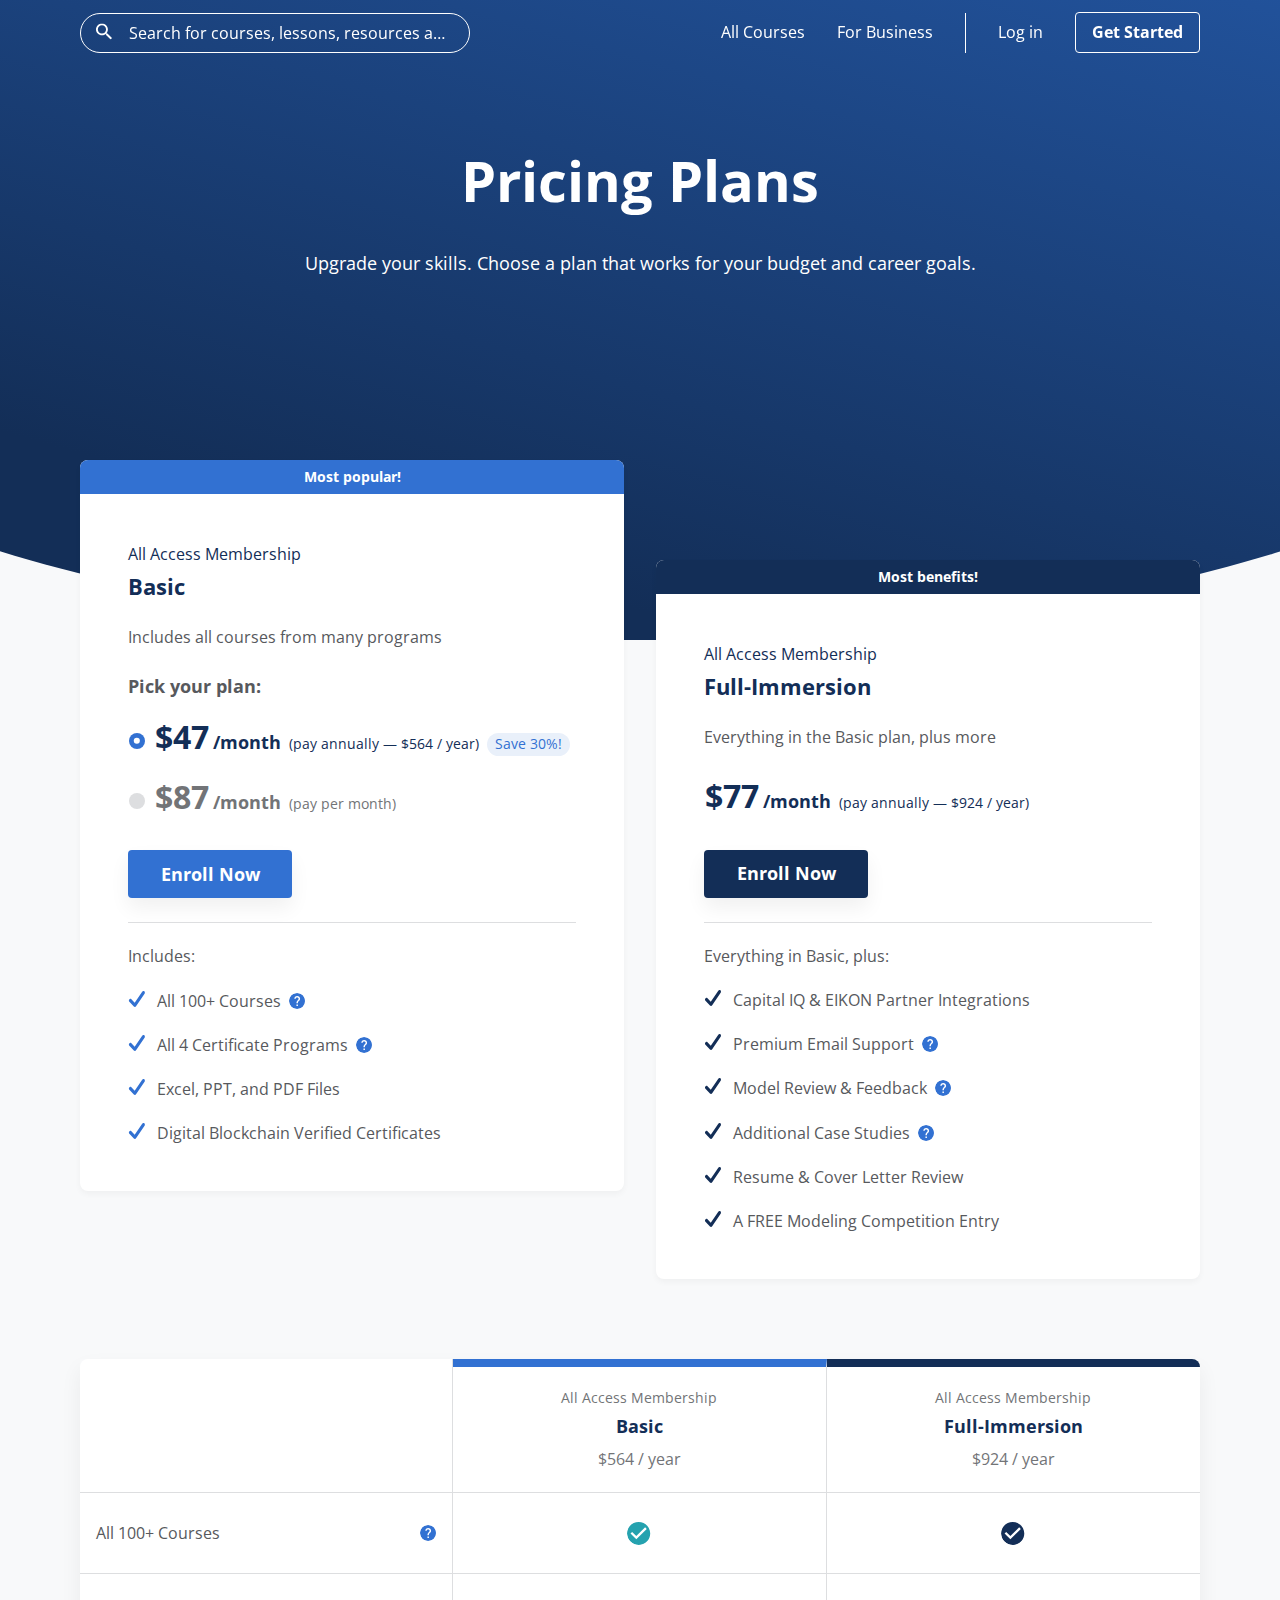
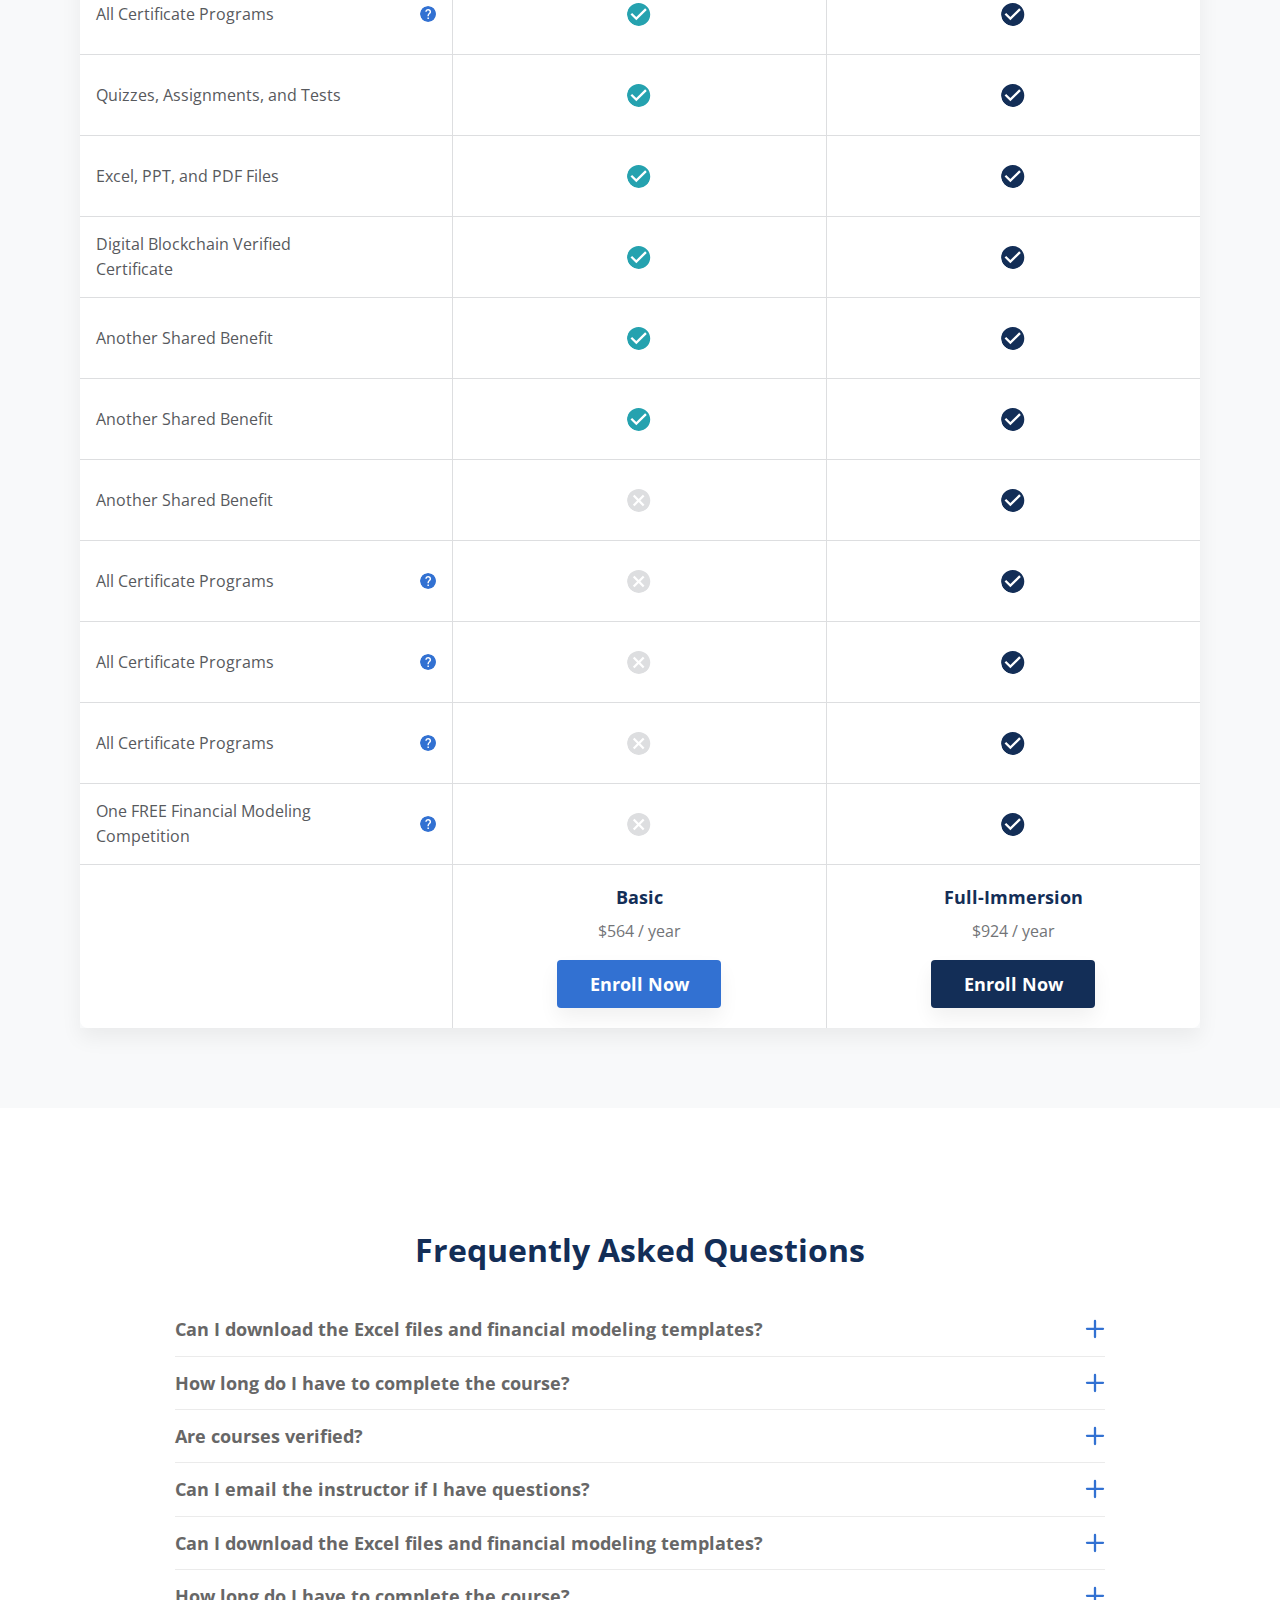
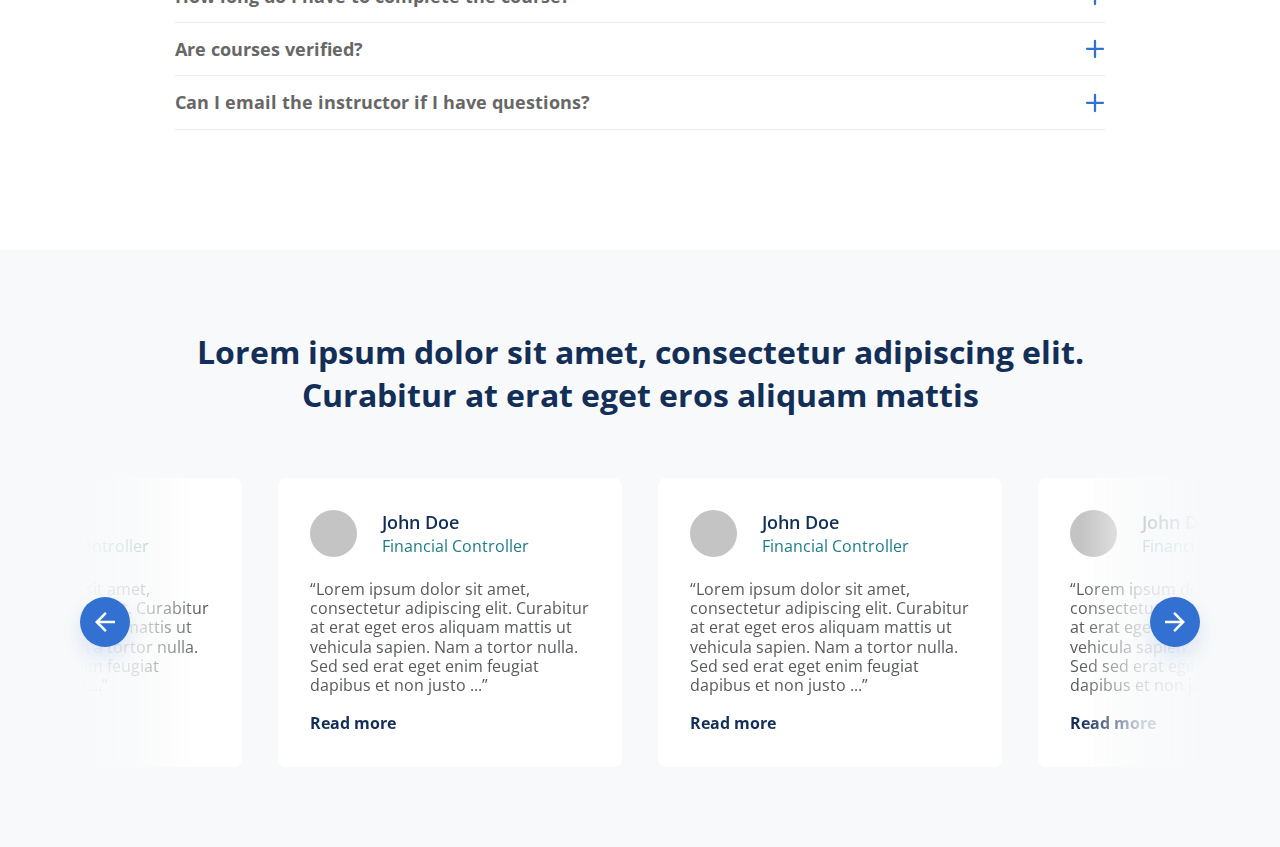
==== commit 7fb11436: "fix img path" ====
--- a/assets/index.html
+++ b/assets/index.html
@@ -406,7 +406,7 @@
                 <article class="feedback-item">
                   <div class="feedback-item__body">
                     <div class="user"> 
-                      <div class="user__avatar"><img src="../img/avatar.svg" alt=""/></div>
+                      <div class="user__avatar"><img src="./img/avatar.svg" alt=""/></div>
                       <div class="user__hgroup">
                         <div class="user__name">John Doe</div>
                         <div class="user__job">Financial Controller</div>
@@ -421,7 +421,7 @@
                 <article class="feedback-item">
                   <div class="feedback-item__body">
                     <div class="user"> 
-                      <div class="user__avatar"><img src="../img/avatar.svg" alt=""/></div>
+                      <div class="user__avatar"><img src="./img/avatar.svg" alt=""/></div>
                       <div class="user__hgroup">
                         <div class="user__name">John Doe</div>
                         <div class="user__job">Financial Controller</div>
@@ -436,7 +436,7 @@
                 <article class="feedback-item">
                   <div class="feedback-item__body">
                     <div class="user"> 
-                      <div class="user__avatar"><img src="../img/avatar.svg" alt=""/></div>
+                      <div class="user__avatar"><img src="./img/avatar.svg" alt=""/></div>
                       <div class="user__hgroup">
                         <div class="user__name">John Doe</div>
                         <div class="user__job">Financial Controller</div>
@@ -451,7 +451,7 @@
                 <article class="feedback-item">
                   <div class="feedback-item__body">
                     <div class="user"> 
-                      <div class="user__avatar"><img src="../img/avatar.svg" alt=""/></div>
+                      <div class="user__avatar"><img src="./img/avatar.svg" alt=""/></div>
                       <div class="user__hgroup">
                         <div class="user__name">John Doe</div>
                         <div class="user__job">Financial Controller</div>
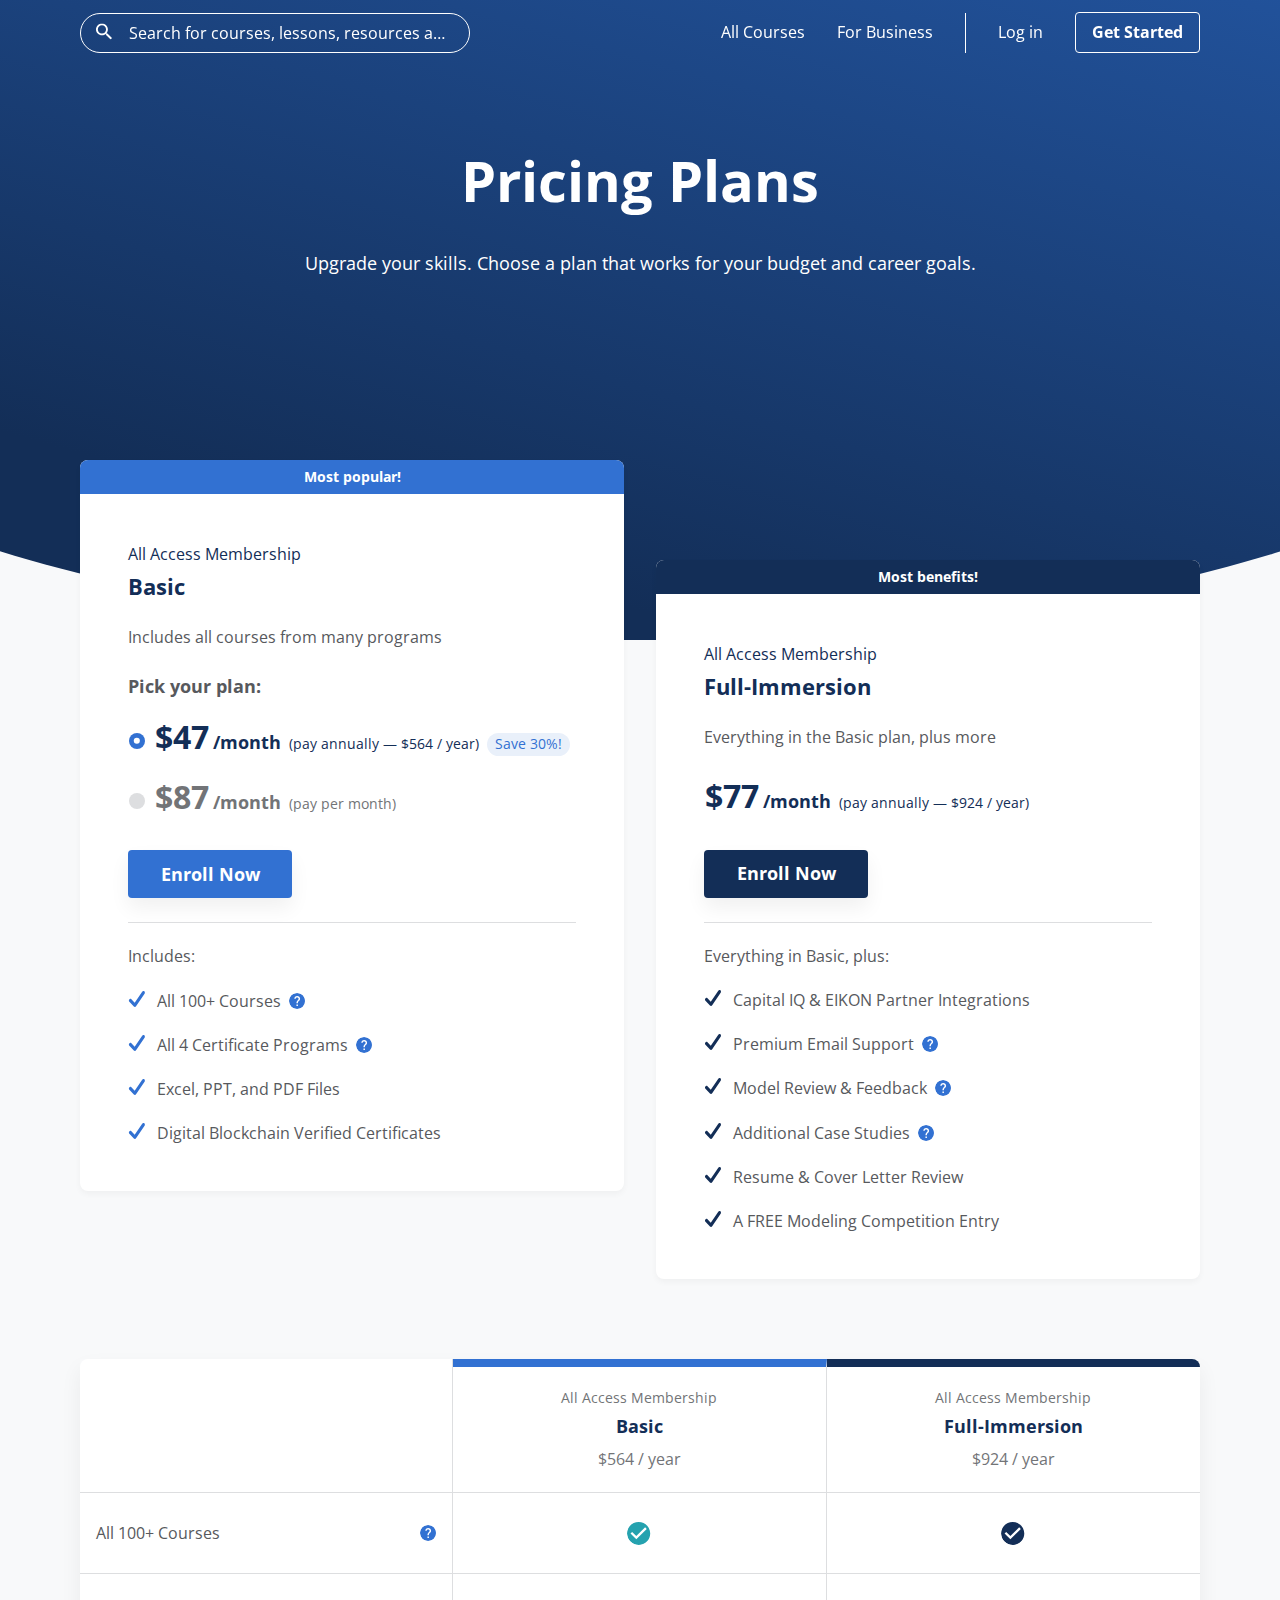
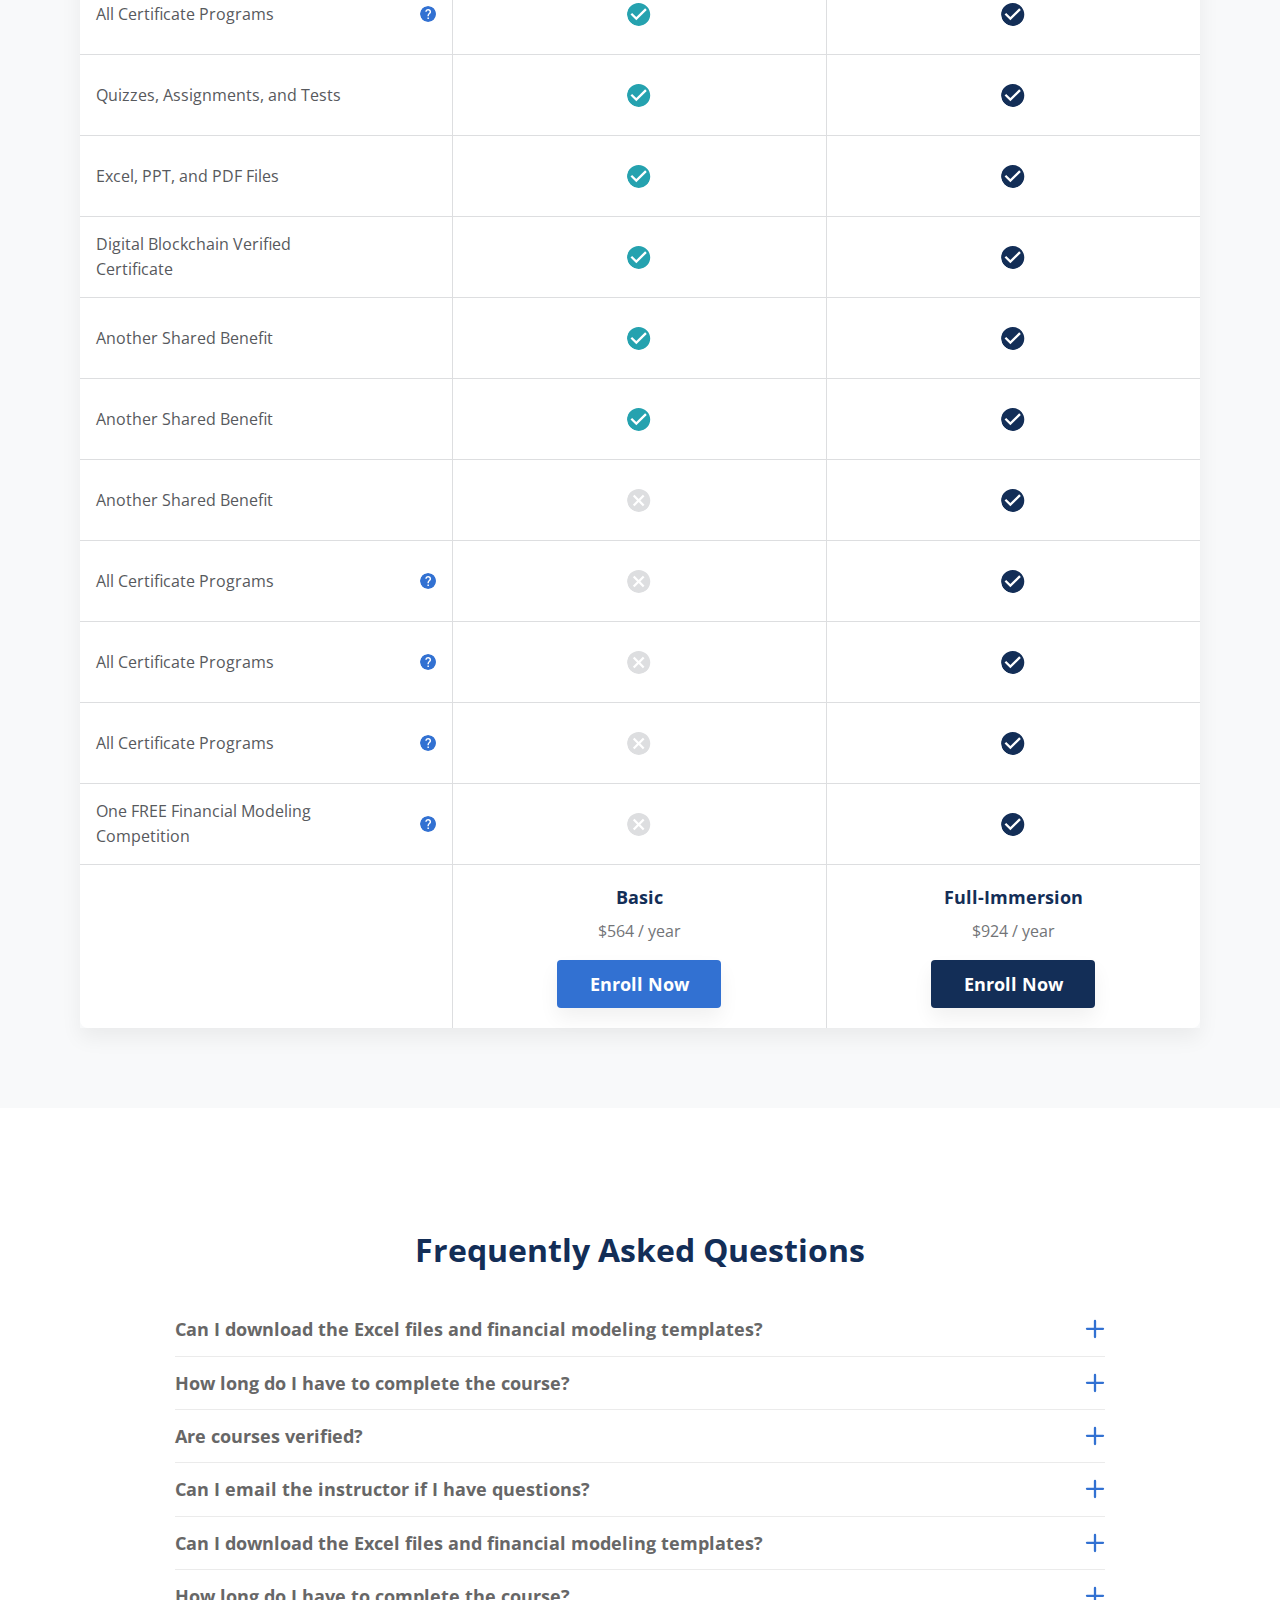
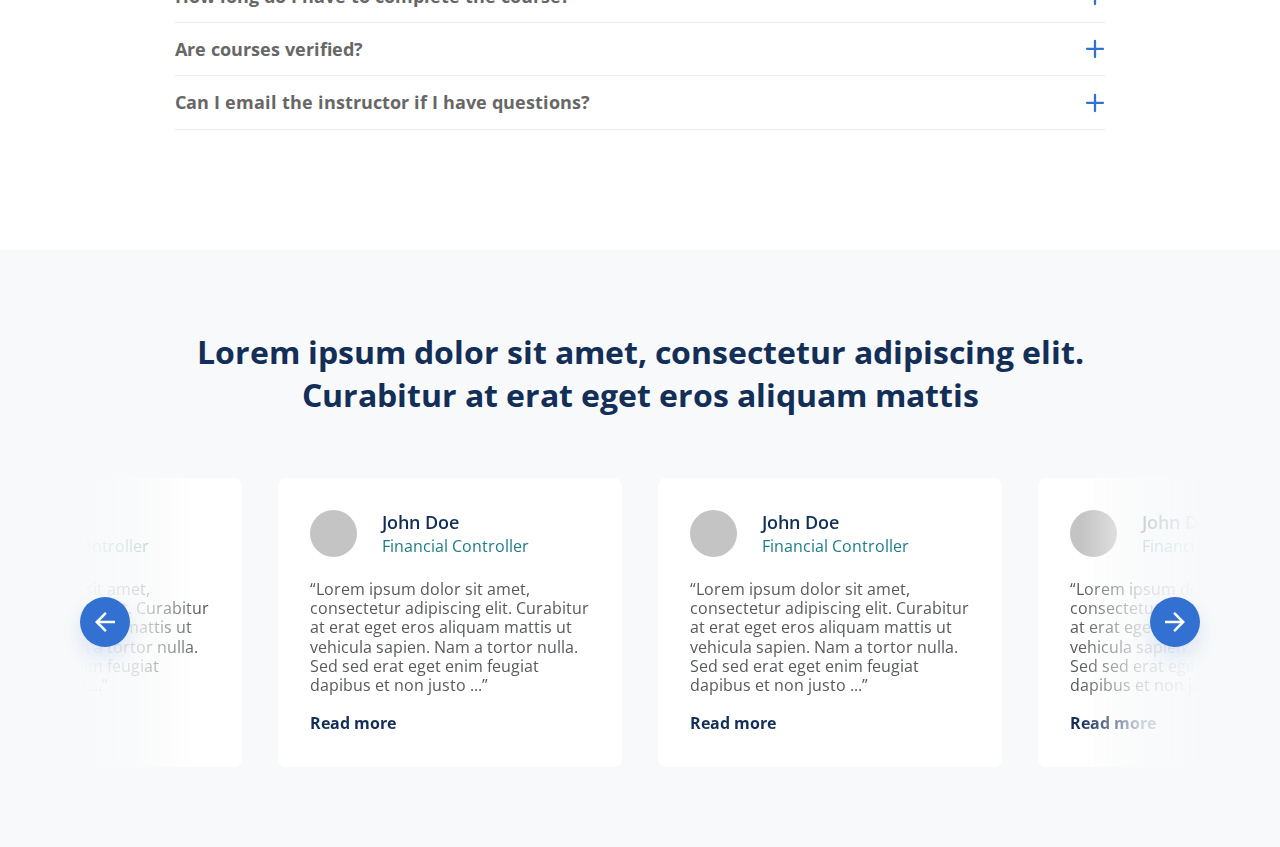
==== commit c8528f12: "fix title" ====
--- a/assets/index.html
+++ b/assets/index.html
@@ -10,7 +10,7 @@
     <link href="css/libs/slick.min.css" rel="stylesheet"/>
     <link href="css/styles.min.css" rel="stylesheet"/>
     <link rel="icon" href="fav.svg" type="image/svg+xml"/>
-    <title></title>
+    <title>Цены</title>
     <script src="js/libs/jquery.min.js" defer="defer"></script>
     <script src="js/libs/popper.min.js" defer="defer"></script>
     <script src="js/libs/bootstrap.min.js" defer="defer"></script>
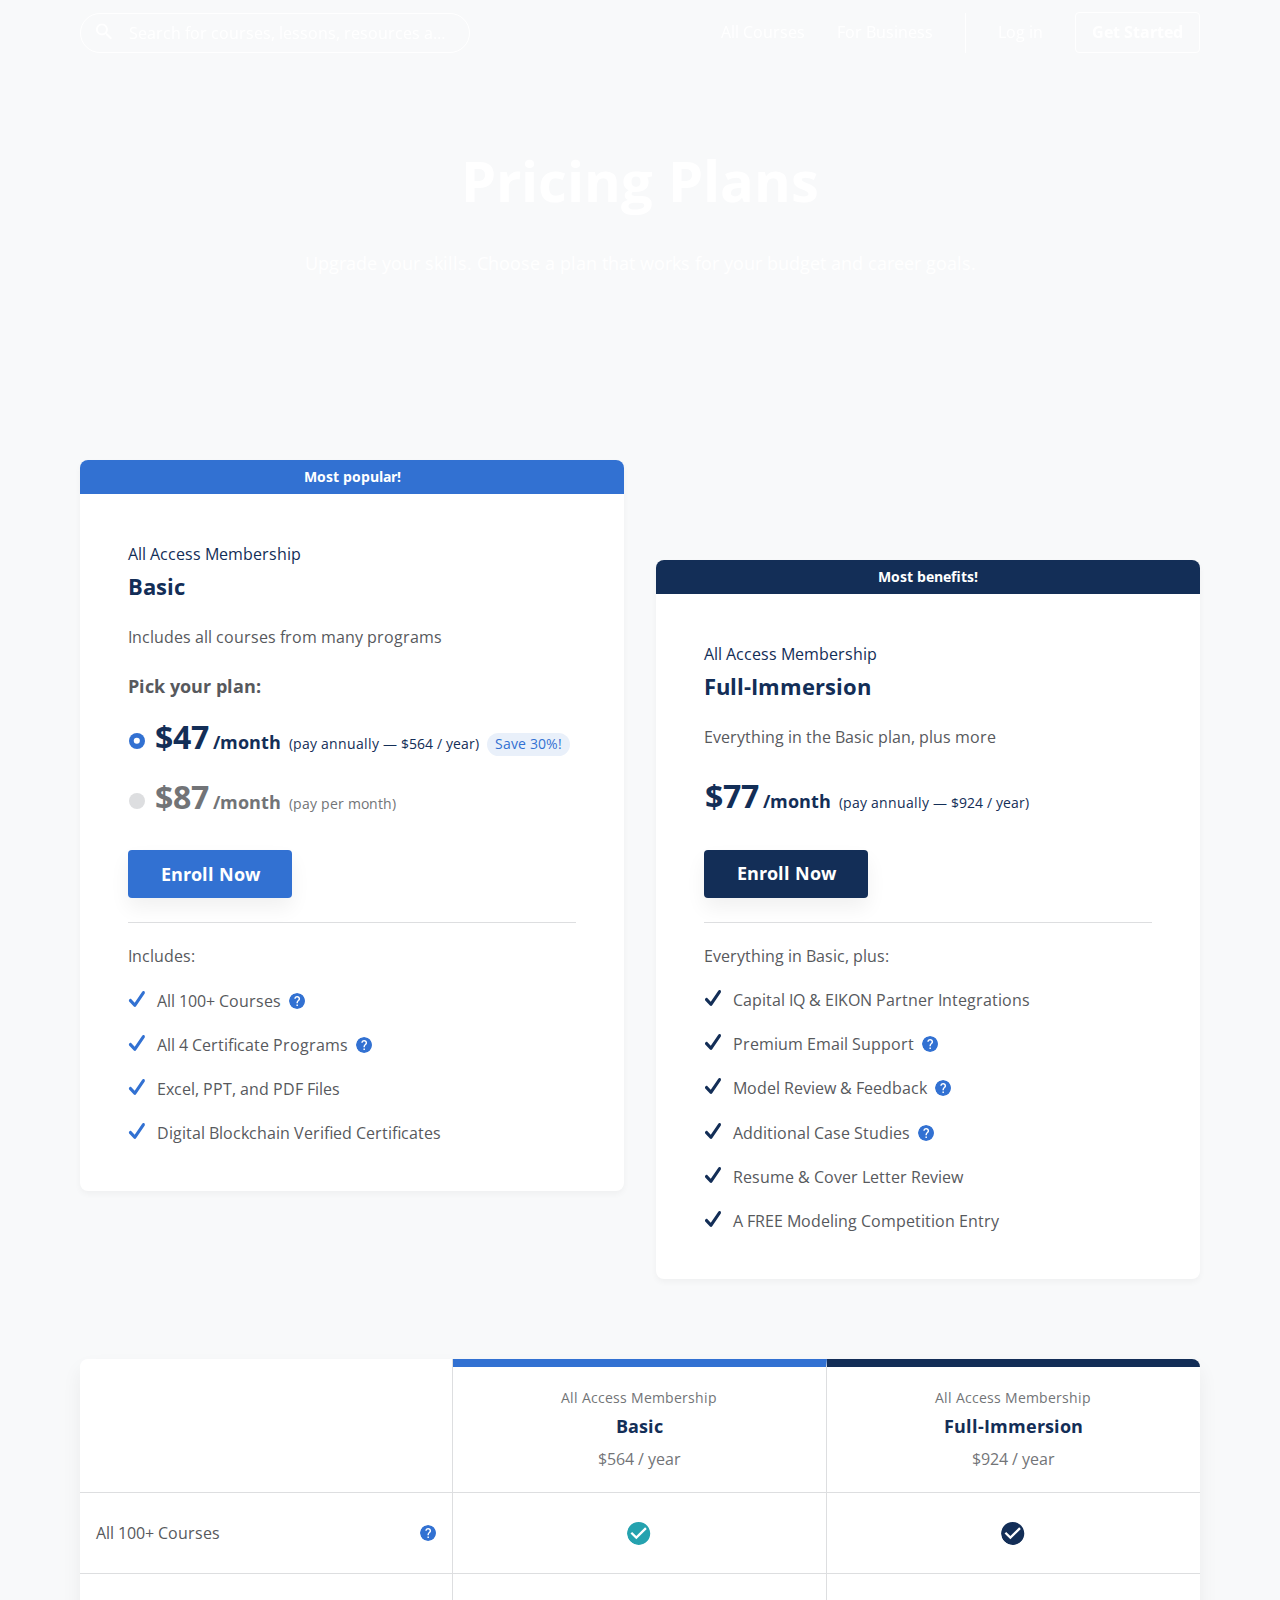
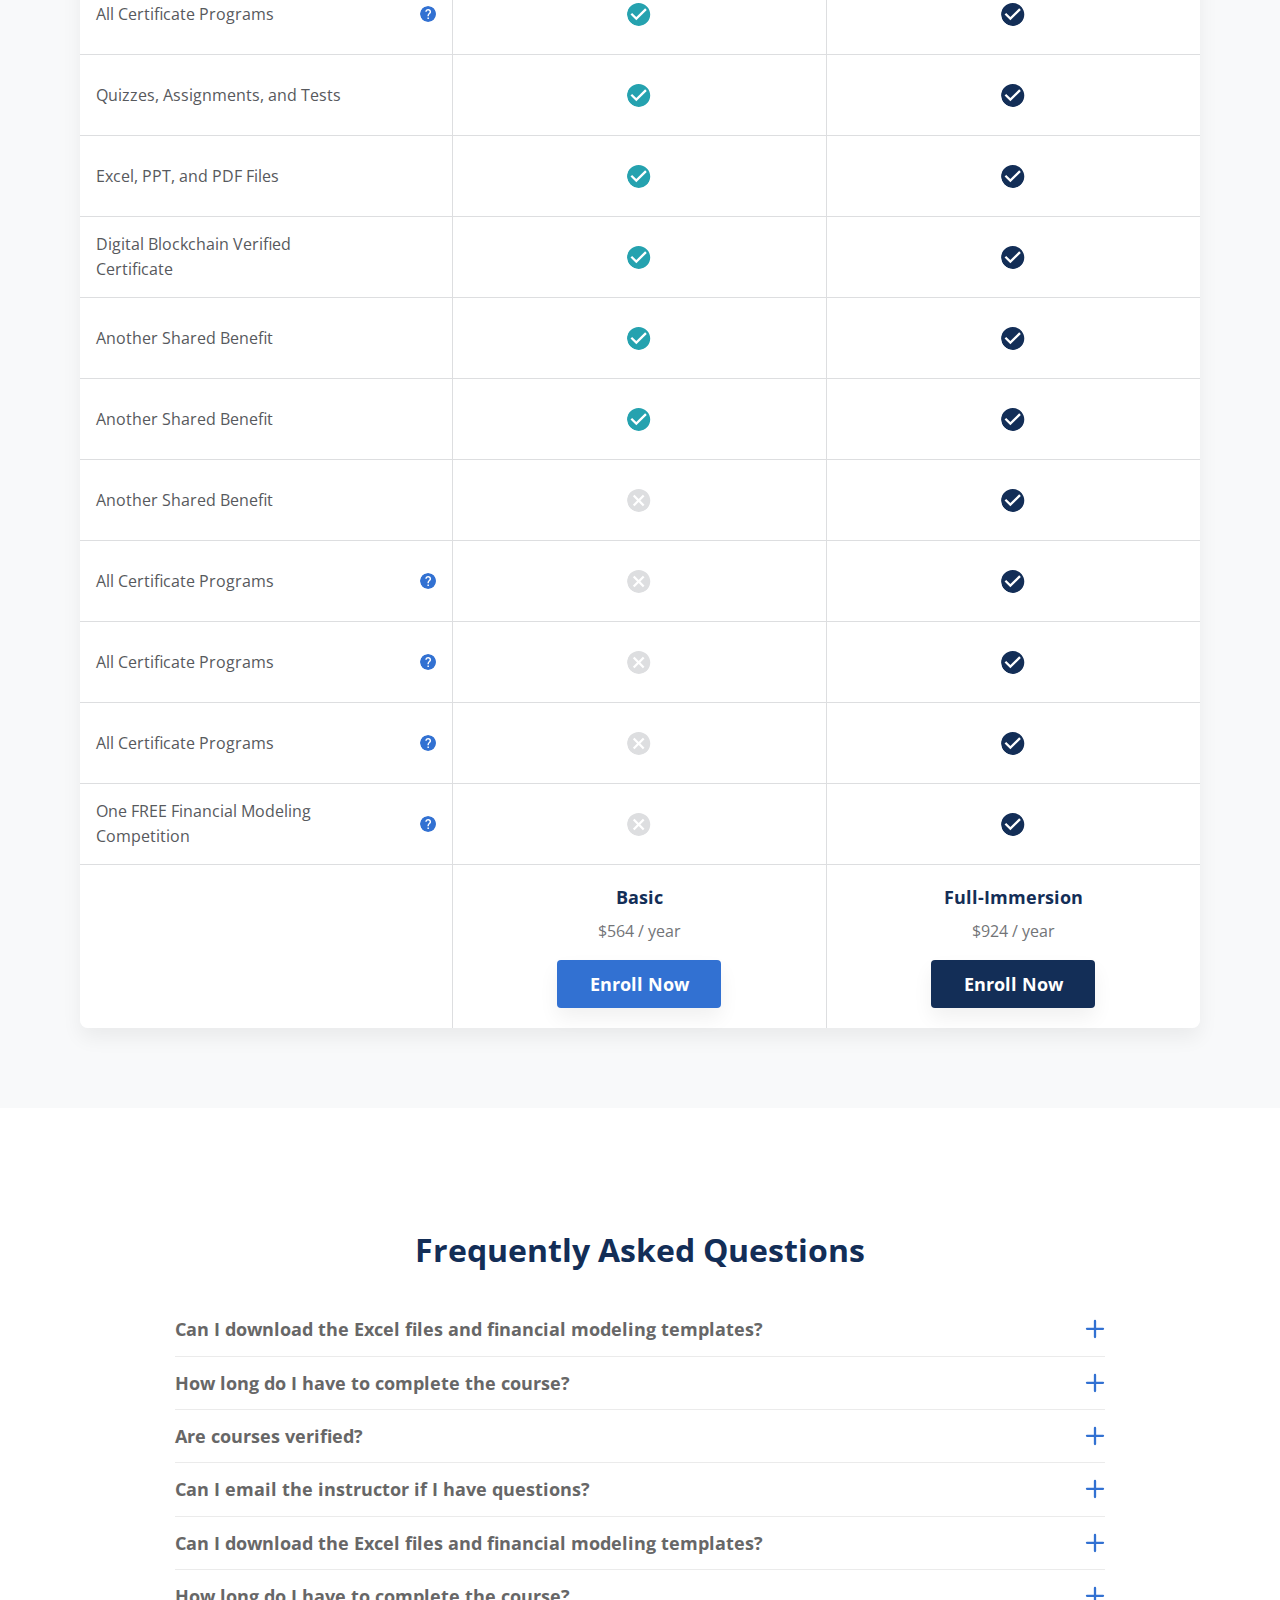
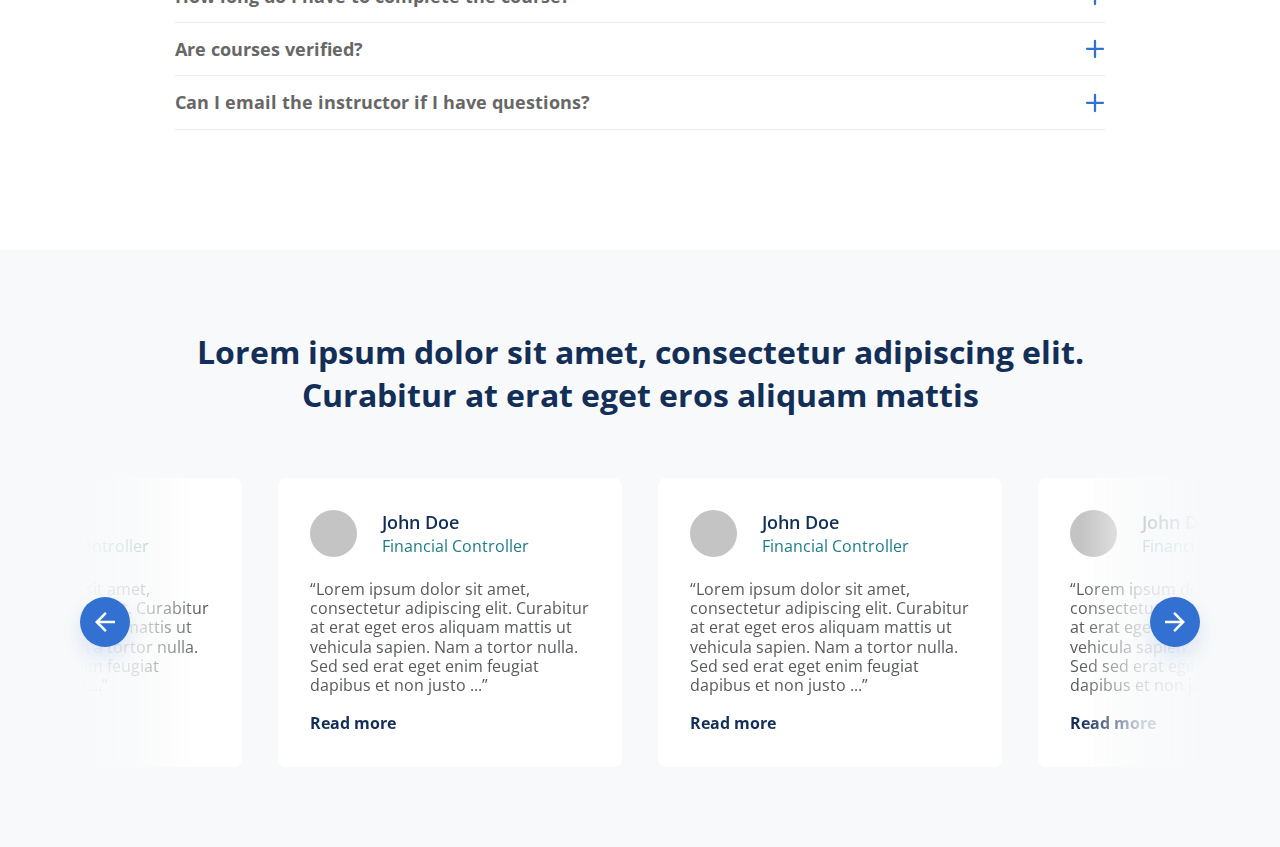
==== commit 8ddb1c82: "hero bg inline style fix" ====
--- a/assets/index.html
+++ b/assets/index.html
@@ -82,7 +82,7 @@
         </div>
       </header>
       <main class="page pricing-page">
-        <div class="pricing-hero">
+        <div class="pricing-hero" style="background-image: url(../img/bg.svg)">
           <div class="container">
             <div class="pricing-hero__hgroup"> 
               <h1 class="pricing-hero__title">Pricing Plans</h1>
--- a/assets/css/styles.min.css
+++ b/assets/css/styles.min.css
@@ -1,2 +1,2 @@
-@charset "UTF-8";:root{scroll-behavior:inherit;--bs-gutter-x:20px;--fs-72-32:4.5rem;--fs-72-24:var(--fs-72-32);--fs-56-32:3.5rem;--fs-48-24:3rem;--fs-48-sm-18:var(--fs-48-24);--fs-48-xs-18:var(--fs-48-24);--fs-36-24:2.25rem;--fs-36-sm-18:var(--fs-36-24);--fs-32-24:2rem;--fs-32-sm-18:var(--fs-32-24);--fs-32-sm-16:var(--fs-32-24);--fs-24-18:1.5rem;--fs-24-lg-16:var(--fs-24-18);--fs-24-sm-16:var(--fs-24-18);--fs-18-16:1.125rem;--fs-18-14:var(--fs-18-16);--fs-16-14:1rem;--fs-16-sm-12:var(--fs-16-14);--fs-16-xs-12:var(--fs-16-14);--fs-16-sm-10:var(--fs-16-14);--fs-16-xs-10:var(--fs-16-14);--fs-14-12:0.875rem;--fs-14-sm-10:var(--fs-14-12);--fs-14-xs-10:var(--fs-14-12);--size-64-50:64px;--size-60-50:60px;--size-60-40:60px;--size-50-40:50px;--size-48-40:48px;--size-50-30:50px;--size-40-30:40px;--size-30-25:30px;--border-radius-24:24px;--border-radius-18:18px;--border-radius-16:16px;--border-radius-main:4px;--page-gap:80px;--header-height:64px;--pricing-card-gap:48px;--main-color:#3271D2;--main-color-hover:#1c57af;--accent-color:#132E57;--accent-color-hover:#132E57;--second-color:#727477;--second-light-color:#DDDEE0;--text-color:#57595D;--body-bg-color:#fff;--shadow:8px 8px 15px 0px rgba(0,0,0,.1);--shadow-xs:0px 3px 6px 0px #0000000A;--shadow-md:0px 10px 20px 0px #0000000F;--shadow-main-color:0px 10px 20px 0px #3271D226}@-webkit-keyframes modalAnimation{0%{opacity:0;display:none}100%{opacity:1;display:block}}@keyframes modalAnimation{0%{opacity:0;display:none}100%{opacity:1;display:block}}@-webkit-keyframes modalAnimationClose{0%{opacity:1;display:block}100%{opacity:0;display:none}}@keyframes modalAnimationClose{0%{opacity:1;display:block}100%{opacity:0;display:none}}@-webkit-keyframes up{from{-webkit-transform:translateY(0);transform:translateY(0)}to{-webkit-transform:translateY(-2px);transform:translateY(-2px)}}@keyframes up{from{-webkit-transform:translateY(0);transform:translateY(0)}to{-webkit-transform:translateY(-2px);transform:translateY(-2px)}}@-webkit-keyframes down{from{-webkit-transform:translateY(0);transform:translateY(0)}to{-webkit-transform:translateY(2px);transform:translateY(2px)}}@keyframes down{from{-webkit-transform:translateY(0);transform:translateY(0)}to{-webkit-transform:translateY(2px);transform:translateY(2px)}}*,::after,::before{-webkit-box-sizing:border-box;box-sizing:border-box}article,aside,blockquote,body,button,canvas,dd,del,details,dfn,div,dl,dt,fieldset,figcaption,figure,footer,form,h1,h2,h3,h4,h5,h6,header,hgroup,html,input,li,nav,ol,p,pre,section,select,textarea,ul,video{margin:0;padding:0}a{cursor:pointer;color:inherit}a,a:focus,a:hover{text-decoration:none;outline:0}.btn:active:focus,.btn:focus,button,button:focus,button:hover{outline:0}button{border:none;background:0 0;margin:0;padding:0;color:inherit;cursor:pointer}img{max-width:100%;max-height:100%;width:100%;height:auto}textarea{max-width:100%;width:100%;min-width:100%;min-height:40px}dl,ol,ul{list-style:none;margin:0;padding:0}dd,dt,h1,h2,h3,h4,h5,p{padding:0;margin:0}b,dt,h1,h2,h3,h4,h5,strong{font-family:Montserrat-Bold,sans-serif;font-weight:400}s{text-decoration-color:var(--main-color)}html{height:100%;font-size:16px}body{height:100%;min-width:320px;font-family:"Open Sans",sans-serif;font-optical-sizing:auto;font-weight:400;font-style:normal;color:var(--text-color);font-size:var(--fs-16-14);line-height:120%;background:var(--body-bg-color)}footer,header{-webkit-box-flex:0;-ms-flex:0 0 auto;flex:0 0 auto}main{-webkit-box-flex:1;-ms-flex:1 0 auto;flex:1 0 auto}.wrapper{position:relative;-webkit-box-orient:vertical;-webkit-box-direction:normal;display:-webkit-box;display:-ms-flexbox;display:flex;-ms-flex-direction:column;flex-direction:column;min-height:100%;max-width:1920px;margin:0 auto;-webkit-box-shadow:0 7px 15px rgba(0,0,0,.1);box-shadow:0 7px 15px rgba(0,0,0,.1)}.container{max-width:calc(1132px + var(--bs-gutter-x) * .5)}.offcanvas{padding:40px 20px 20px}.offcanvas__content{overflow:auto;padding:10px 15px}.offcanvas__close{position:absolute;top:10px;left:10px;z-index:1100;display:-webkit-box;display:-ms-flexbox;display:flex;-webkit-box-align:center;-ms-flex-align:center;align-items:center;-webkit-box-pack:center;-ms-flex-pack:center;justify-content:center;width:var(--size-40-30);height:var(--size-40-30);color:#fff;-webkit-transition:.2s ease-out;transition:.2s ease-out}.page{margin-top:calc(var(--header-height) * -1)}.page__title{font-family:"Open Sans",sans-serif;font-optical-sizing:auto;font-weight:700;font-style:normal;font-size:var(--fs-32-24);color:var(--accent-color);text-align:center;line-height:135%}.page__subtitle{font-family:"Open Sans",sans-serif;font-optical-sizing:auto;font-weight:700;font-style:normal;font-size:var(--fs-24-18);color:var(--accent-color);text-align:center;line-height:135%}.page__heading{font-family:"Open Sans",sans-serif;font-optical-sizing:auto;font-weight:700;font-style:normal;font-size:var(--fs-18-16);color:var(--accent-color);text-align:center;line-height:135%}.page__checkbox{position:relative;display:-webkit-box;display:-ms-flexbox;display:flex;-webkit-box-align:center;-ms-flex-align:center;align-items:center;cursor:pointer}.page__checkbox:hover svg rect{fill:var(--main-color-hover)}.page__checkbox:hover svg polyline{stroke:var(--main-color-hover)}.page__checkbox input{position:absolute;left:10px;bottom:0;width:1px!important;height:1px!important;border:none!important;-webkit-box-shadow:none!important;box-shadow:none!important}.page__checkbox input:checked~svg rect{fill:var(--main-color)}.page__checkbox input:checked~svg polyline{stroke:#fff}.page__checkbox svg{margin-right:10px;-ms-flex-negative:0;flex-shrink:0}.page__checkbox svg rect{fill:var(--second-light-color)}.page__checkbox svg polyline{stroke:var(--second-light-color)}.page__radio{display:-webkit-box;display:-ms-flexbox;display:flex;-webkit-box-align:baseline;-ms-flex-align:baseline;align-items:baseline;cursor:pointer}.page__radio:hover svg rect:last-child{fill:var(--main-color)}.page__radio input{position:relative;left:8px;width:1px;z-index:-1}.page__radio input:checked~svg rect:first-child{fill:var(--main-color)}.page__radio input:checked~svg rect:last-child{fill:#fff}.page__radio svg{-ms-flex-negative:0;flex-shrink:0;margin-right:10px}.page__radio svg rect{fill:var(--second-light-color)}.page__radio__content{display:-webkit-box;display:-ms-flexbox;display:flex;-webkit-box-align:baseline;-ms-flex-align:baseline;align-items:baseline;gap:4px 8px;-ms-flex-wrap:wrap;flex-wrap:wrap}.page__content{display:-webkit-box;display:-ms-flexbox;display:flex;-webkit-box-orient:vertical;-webkit-box-direction:normal;-ms-flex-direction:column;flex-direction:column;gap:20px}.page__content img{width:100%;max-height:600px;border-radius:10px}.page__content h1{font-family:"Open Sans",sans-serif;font-optical-sizing:auto;font-weight:400;font-style:normal;font-size:var(--fs-32-24);color:#ccc}.page__content h2{font-size:var(--fs-24-lg-16);font-family:Montserrat-Bold,sans-serif}.page__content h3{font-size:var(--fs-18-14);font-family:Montserrat-Bold,sans-serif}.page__content a{display:block;width:-webkit-fit-content;width:-moz-fit-content;width:fit-content}.page__content q{font-size:var(--fs-18-16)}.page__content p{font-size:var(--fs-16-14)}.page__content span{font-size:12px;color:var(--accent-color)}.page__content ul{display:-webkit-box;display:-ms-flexbox;display:flex;-webkit-box-orient:vertical;-webkit-box-direction:normal;-ms-flex-direction:column;flex-direction:column;gap:15px;padding-left:15px;list-style:none}.page__content ul li{padding-left:15px}.page__content ul li::marker{content:"—";color:var(--main-color)}.page__content ol{display:-webkit-box;display:-ms-flexbox;display:flex;-webkit-box-orient:vertical;-webkit-box-direction:normal;-ms-flex-direction:column;flex-direction:column;gap:15px;list-style-type:none;counter-reset:num}.page__content ol li{counter-increment:num;display:-webkit-box;display:-ms-flexbox;display:flex;gap:10px}.page__content ol li:before{content:counter(num);color:var(--main-color)}.page__content ol li:nth-child(-n+9)::before{content:"0" counter(num)}.page__content dl div{display:-webkit-box;display:-ms-flexbox;display:flex;-webkit-box-pack:justify;-ms-flex-pack:justify;justify-content:space-between;gap:10px;padding:15px 0;font-size:var(--fs-14-12);border-bottom:1px solid var(--second-color)}.page__content dl div dt{font-family:Montserrat-Regular,sans-serif}.page__content dl div dd{font-family:Montserrat-Bold,sans-serif}.page__content table{display:block;overflow-x:auto}.page__content table thead tr{color:#fff;font-family:Montserrat-Bold,sans-serif;background:#000}.page__content table tbody tr:nth-child(even){background:var(--second-light-color)}.page__content table tbody tr:hover{background:var(--accent-color);color:#fff}.page__content table td{padding:20px;font-size:var(--fs-16-sm-12);font-weight:400}.page__content table td:first-child{border-radius:16px 0 0 16px}.page__content table td:last-child{border-radius:0 16px 16px 0}.text-preview{display:-webkit-box;-webkit-box-orient:vertical;text-overflow:ellipsis;overflow:hidden}.text-preview-open{cursor:pointer}.text-preview.open{line-clamp:inherit}.text-line-1{line-clamp:1}.text-line-2{line-clamp:2}.text-line-3{line-clamp:3}.text--is-clamped{cursor:help}.icon{stroke:currentColor}.icon-fill{fill:currentColor}.icon-rotate-90{-webkit-transform:rotate(90deg);-ms-transform:rotate(90deg);transform:rotate(90deg)}.icon-rotate-180{-webkit-transform:rotate(180deg);-ms-transform:rotate(180deg);transform:rotate(180deg)}.icon-rotate-270{-webkit-transform:rotate(270deg);-ms-transform:rotate(270deg);transform:rotate(270deg)}.check-icon{display:-webkit-box;display:-ms-flexbox;display:flex;-webkit-box-align:center;-ms-flex-align:center;align-items:center;-webkit-box-pack:center;-ms-flex-pack:center;justify-content:center;width:24px;height:24px;border-radius:50%}.check-icon--main{background:url(../img/check-main.svg) center/contain no-repeat}.check-icon--accent{background:url(../img/check-accent.svg) center/contain no-repeat}.check-icon--miss{background:url(../img/check-miss.svg) center/contain no-repeat}.btn-fill{display:-webkit-box;display:-ms-flexbox;display:flex;-webkit-box-align:center;-ms-flex-align:center;align-items:center;-webkit-box-pack:center;-ms-flex-pack:center;justify-content:center;font-family:"Open Sans",sans-serif;font-optical-sizing:auto;font-weight:700;font-style:normal;color:#fff;font-size:var(--fs-18-16);border-radius:var(--border-radius-main);width:100%;max-width:164px;height:var(--size-48-40);-webkit-box-shadow:var(--shadow-md);box-shadow:var(--shadow-md);-webkit-transition:.2s ease-out;transition:.2s ease-out;outline:transparent solid 0}.btn-fill--main{background-color:var(--main-color)}.btn-fill--main:active{-webkit-box-shadow:0 0 0 0 var(--accent-color);box-shadow:0 0 0 0 var(--accent-color)}.btn-fill--accent{background-color:var(--accent-color)}@media (hover:hover){.btn-fill--main:hover{background-color:var(--accent-color);border-color:var(--accent-color)}.btn-fill--accent:hover{background-color:var(--main-color);border-color:var(--main-color)}}.btn-fill--accent:active{-webkit-box-shadow:0 0 0 0 var(--main-color);box-shadow:0 0 0 0 var(--main-color)}.tooltip{--bs-tooltip-bg:var(--accent-color);--bs-tooltip-opacity:1;--bs-tooltip-color:#fff;--bs-tooltip-border-radius:var(--border-radius-main);--bs-tooltip-padding-y:16px;--bs-tooltip-padding-x:16px;--bs-tooltip-max-width:190px;pointer-events:none}.help-tooltip{position:relative;-ms-flex-negative:0;flex-shrink:0;width:16px;height:16px;border-radius:50%;background:url(../img/help-tooltip.svg) 0 0/cover no-repeat;z-index:4}.help-tooltip::after{position:absolute;content:"";inset:-6px;z-index:500}.burger{width:-webkit-fit-content;width:-moz-fit-content;width:fit-content;padding:8px;background:var(--main-color);border-radius:var(--border-radius-main);-webkit-box-shadow:var(--shadow-xs);box-shadow:var(--shadow-xs)}.burger__icon{display:-webkit-box;display:-ms-flexbox;display:flex;-webkit-box-orient:vertical;-webkit-box-direction:normal;-ms-flex-direction:column;flex-direction:column;gap:5px}.burger__icon>span{display:block;width:24px;height:2px;background-color:#fff;-webkit-transition:.2s ease-out;transition:.2s ease-out}.nav{display:-webkit-box;display:-ms-flexbox;display:flex;-webkit-box-align:center;-ms-flex-align:center;align-items:center;gap:32px}.nav__link{position:relative;display:block;color:#fff}.nav__link::after{content:"";position:absolute;bottom:-4px;left:0;right:0;display:block;width:0;height:1px;background-color:#fff;-webkit-transition:.2s ease-out;transition:.2s ease-out}.nav__link--cta{padding:6px 16px;font-family:"Open Sans",sans-serif;font-optical-sizing:auto;font-weight:700;font-style:normal;line-height:170%;border:1px solid #fff;border-radius:var(--border-radius-main);-webkit-transition:.2s ease-out;transition:.2s ease-out}.nav__link--cta::after{content:none}@media (hover:hover){.nav__link--cta:hover{background-color:var(--main-color);border-color:var(--main-color)}.nav__link:hover::after{width:100%}}.nav__link--cta:active{background-color:var(--accent-color);border-color:var(--accent-color)}.nav .break-nav{display:block;width:1px;height:40px;background-color:#fff}.pricing-card{width:100%;max-width:544px;background:#fff;border-radius:calc(var(--border-radius-main) * 2);-webkit-box-shadow:var(--shadow-xs);box-shadow:var(--shadow-xs);overflow:hidden}.pricing-card__header{padding:6px;font-family:"Open Sans",sans-serif;font-optical-sizing:auto;font-weight:700;font-style:normal;color:#fff;font-size:var(--fs-14-12);line-height:160%;text-align:center;background-color:var(--main-color)}.pricing-card__body{display:-webkit-box;display:-ms-flexbox;display:flex;-webkit-box-orient:vertical;-webkit-box-direction:normal;-ms-flex-direction:column;flex-direction:column;gap:calc(var(--pricing-card-gap)/ 2);padding:var(--pricing-card-gap)}.pricing-card__hgroup{display:-webkit-box;display:-ms-flexbox;display:flex;-webkit-box-orient:vertical;-webkit-box-direction:reverse;-ms-flex-direction:column-reverse;flex-direction:column-reverse;gap:4px;color:var(--accent-color)}.pricing-card__title{font-family:"Open Sans",sans-serif;font-optical-sizing:auto;font-weight:700;font-style:normal;font-size:var(--fs-24-18);line-height:130%}.pricing-card__subtitle{font-family:"Open Sans",sans-serif;font-optical-sizing:auto;font-weight:700;font-style:normal;font-size:var(--fs-18-16);line-height:140%}.pricing-card__descr{font-family:"Open Sans",sans-serif;font-optical-sizing:auto;font-weight:400;font-style:normal;font-size:var(--fs-16-14);line-height:160%}.pricing-card__form,.pricing-card__plan{display:-webkit-box;display:-ms-flexbox;display:flex;-webkit-box-orient:vertical;-webkit-box-direction:normal;-ms-flex-direction:column;flex-direction:column;gap:calc(var(--pricing-card-gap)/ 3)}.pricing-card__form .page__radio>svg{display:none}.pricing-card__form:has(.page__radio+.page__radio) svg{display:block}.pricing-card__form>.page__radio>.page__radio__content{color:var(--second-color)}.pricing-card__form>.page__radio>input:checked~.page__radio__content{color:var(--accent-color)}.pricing-card__form>.btn-fill{margin-top:calc(var(--pricing-card-gap)/ 3)}.pricing-card__price>span{font-family:"Open Sans",sans-serif;font-optical-sizing:auto;font-weight:700;font-style:normal;font-size:var(--fs-18-16);line-height:175%}.pricing-card__price>span:first-child{margin-right:4px;font-size:var(--fs-32-24);line-height:135%}.pricing-card__price__pay{font-family:"Open Sans",sans-serif;font-optical-sizing:auto;font-weight:400;font-style:normal;font-size:var(--fs-14-12);line-height:160%}.pricing-card__price__sale{padding:0 8px;font-family:"Open Sans",sans-serif;font-optical-sizing:auto;font-weight:400;font-style:normal;font-size:var(--fs-14-12);color:var(--main-color);line-height:160%;border-radius:var(--border-radius-16);background:#e9f0fa}.pricing-card__includes{display:-webkit-box;display:-ms-flexbox;display:flex;-webkit-box-orient:vertical;-webkit-box-direction:normal;-ms-flex-direction:column;flex-direction:column;gap:calc(var(--pricing-card-gap)/ 2);padding-top:calc(var(--pricing-card-gap)/ 2);border-top:1px solid var(--second-light-color)}.pricing-card__includes__list{display:-webkit-box;display:-ms-flexbox;display:flex;-webkit-box-orient:vertical;-webkit-box-direction:normal;-ms-flex-direction:column;flex-direction:column;gap:calc(var(--pricing-card-gap)/ 2)}.pricing-card__includes__list li{display:-webkit-box;display:-ms-flexbox;display:flex;-webkit-box-align:baseline;-ms-flex-align:baseline;align-items:baseline}.pricing-card__includes__list li::before{content:url(../img/check-mark-li.svg);margin-right:12px}.pricing-card .help-tooltip{-ms-flex-item-align:center;align-self:center;margin-left:8px}.pricing-card--accent .pricing-card__header{background-color:var(--accent-color)}.pricing-card--accent .pricing-card__includes__list li::before{content:url(../img/check-mark-li2.svg)}@media (max-width:991px) and (min-width:0px){:root{--fs-72-32:2rem;--fs-48-24:1.5rem}.pricing-card{max-width:450px}}.user{display:-webkit-box;display:-ms-flexbox;display:flex;-webkit-box-align:center;-ms-flex-align:center;align-items:center;gap:25px}.user__avatar{-ms-flex-negative:0;flex-shrink:0}.user__avatar img{width:47px;height:47px;-o-object-fit:contain;object-fit:contain}.user__name{font-family:"Open Sans",sans-serif;font-optical-sizing:auto;font-weight:600;font-style:normal;color:var(--accent-color);font-size:var(--fs-18-16);line-height:135%}.user__job{font-family:"Open Sans",sans-serif;font-optical-sizing:auto;font-weight:400;font-style:normal;color:#1c7d87;font-size:var(--fs-16-14);line-height:150%}.feedback-item{background:#fff;border-radius:calc(var(--border-radius-main) * 2);padding:calc(var(--page-gap)/ 2.5)}.feedback-item__body{display:-webkit-box;display:-ms-flexbox;display:flex;-webkit-box-orient:vertical;-webkit-box-direction:normal;-ms-flex-direction:column;flex-direction:column;gap:22px}.feedback-item__footer{margin-top:16px}.feedback-item__more{position:relative;display:block;width:-webkit-fit-content;width:-moz-fit-content;width:fit-content;font-family:"Open Sans",sans-serif;font-optical-sizing:auto;font-weight:700;font-style:normal;color:var(--accent-color);font-size:var(--fs-16-14);line-height:150%}.feedback-item__more::after{content:"";position:absolute;bottom:-2px;left:0;right:0;display:block;width:0;height:1px;background-color:var(--accent-color);-webkit-transition:.2s ease-out;transition:.2s ease-out}.form input{height:var(--size-60-50)!important;padding-left:30px!important;border:none;outline:0}.form .form-floating label{padding-left:30px!important;font-size:var(--fs-16-14)}@media screen and (max-width:1199px){.form .form-floating label{padding:.85rem .75rem}}.form button{display:-webkit-box;display:-ms-flexbox;display:flex;-webkit-box-align:center;-ms-flex-align:center;align-items:center;-webkit-box-pack:justify;-ms-flex-pack:justify;justify-content:space-between;width:100%;height:var(--size-60-50);padding:0 30px}.search-form{position:relative;width:100%}.search-form input{display:-webkit-box;line-clamp:1;box-orient:vertical;-webkit-line-clamp:1;-webkit-box-orient:vertical;text-overflow:ellipsis;overflow:hidden;width:100%;height:40px;padding:0 16px 0 48px;font-size:var(--fs-16-14);line-height:120%;color:#fff;background:0 0;border-radius:50px;outline:0;border:1px solid #fff;-webkit-transition:.2s ease-out;transition:.2s ease-out}.search-form input::-webkit-input-placeholder{font-family:"Open Sans",sans-serif;font-optical-sizing:auto;font-weight:400;font-style:normal;color:#fff;font-size:var(--fs-16-14);line-height:120%}.search-form input::-moz-placeholder{font-family:"Open Sans",sans-serif;font-optical-sizing:auto;font-weight:400;font-style:normal;color:#fff;font-size:var(--fs-16-14);line-height:120%}.search-form input:-ms-input-placeholder{font-family:"Open Sans",sans-serif;font-optical-sizing:auto;font-weight:400;font-style:normal;color:#fff;font-size:var(--fs-16-14);line-height:120%}.search-form input::-ms-input-placeholder{font-family:"Open Sans",sans-serif;font-optical-sizing:auto;font-weight:400;font-style:normal;color:#fff;font-size:var(--fs-16-14);line-height:120%}.search-form input::placeholder{font-family:"Open Sans",sans-serif;font-optical-sizing:auto;font-weight:400;font-style:normal;color:#fff;font-size:var(--fs-16-14);line-height:120%}.search-form input:hover{-webkit-box-shadow:0 0 0 .07rem var(--accent-color-hover);box-shadow:0 0 0 .07rem var(--accent-color-hover)}.search-form input:focus{background:#fff;color:var(--accent-color)}.search-form input:focus::-webkit-input-placeholder{color:var(--accent-color)}.search-form input:focus::-moz-placeholder{color:var(--accent-color)}.search-form input:focus:-ms-input-placeholder{color:var(--accent-color)}.search-form input:focus::-ms-input-placeholder{color:var(--accent-color)}.search-form input:focus::placeholder{color:var(--accent-color)}.search-form input:focus~.search-form__button{color:var(--accent-color)}.search-form__button{position:absolute;top:50%;left:16px;color:#fff;border:none;background:0 0;-webkit-transform:translateY(-60%);-ms-transform:translateY(-60%);transform:translateY(-60%);-webkit-transition:.2s ease-out;transition:.2s ease-out}.menu-offcanvas{background-color:var(--accent-color)}.menu-offcanvas .nav{margin-top:var(--page-gap);-webkit-box-orient:vertical;-webkit-box-direction:normal;-ms-flex-direction:column;flex-direction:column}.faq-accordion{max-width:930px;margin:calc(var(--page-gap)/ 2.5) auto 0}.faq-accordion__item{border-bottom:1px solid #ebebeb}.faq-accordion__button{display:-webkit-box;display:-ms-flexbox;display:flex;-webkit-box-align:center;-ms-flex-align:center;align-items:center;-webkit-box-pack:justify;-ms-flex-pack:justify;justify-content:space-between;gap:20px;width:100%;padding:14px 0;font-family:"Open Sans",sans-serif;font-optical-sizing:auto;font-weight:700;font-style:normal;font-size:var(--fs-18-16);color:#676767;line-height:135%;text-align:left}.faq-accordion__button::after{content:"";display:block;-ms-flex-negative:0;flex-shrink:0;width:20px;height:20px;background:url(../img/plus.svg) no-repeat;-webkit-transform:rotate(45deg);-ms-transform:rotate(45deg);transform:rotate(45deg);-webkit-transition:.2s ease-out;transition:.2s ease-out}.faq-accordion__button.collapsed::after{-webkit-transform:rotate(0);-ms-transform:rotate(0);transform:rotate(0)}.faq-accordion__content{padding-bottom:14px;font-family:"Open Sans",sans-serif;font-optical-sizing:auto;font-weight:400;font-style:normal;color:#676767;font-size:var(--fs-16-14);line-height:150%}.feedback-slider{position:relative;margin-top:calc(var(--page-gap)/ 1.3);cursor:-webkit-grab;cursor:grab}.feedback-slider .slick-track{margin-left:0}.feedback-slider .slick-slide{margin-left:calc(var(--page-gap)/ 4.4);margin-right:calc(var(--page-gap)/ 4.4)}.feedback-slider__items{margin-left:calc(var(--page-gap)/ -4.4);margin-right:calc(var(--page-gap)/ -4.4)}.feedback-slider__items::after{content:none;position:absolute;top:0;bottom:0;right:0;display:block;width:calc(var(--page-gap) * 1.5);height:100%;background:#f8f9fa;background:-webkit-gradient(linear,left top,right top,from(rgba(248,249,250,0)),color-stop(50%,rgba(248,249,250,.8)),to(#f8f9fa));background:linear-gradient(90deg,rgba(248,249,250,0) 0,rgba(248,249,250,.8) 50%,#f8f9fa);z-index:3}.feedback-slider__items::before{content:none;position:absolute;top:0;bottom:0;left:0;display:block;width:calc(var(--page-gap) * 1.5);height:100%;background:#f8f9fa;background:-webkit-gradient(linear,right top,left top,from(rgba(248,249,250,0)),color-stop(50%,rgba(248,249,250,.8)),to(#f8f9fa));background:linear-gradient(270deg,rgba(248,249,250,0) 0,rgba(248,249,250,.8) 50%,#f8f9fa);z-index:3}.feedback-slider__arrow{position:absolute;top:50%;display:-webkit-box;display:-ms-flexbox;display:flex;-webkit-box-align:center;-ms-flex-align:center;align-items:center;-webkit-box-pack:center;-ms-flex-pack:center;justify-content:center;width:var(--size-64-50);height:var(--size-64-50);background-color:var(--main-color);border-radius:50%;-webkit-box-shadow:var(--shadow-main-color);box-shadow:var(--shadow-main-color);-webkit-transform:translateY(-50%);-ms-transform:translateY(-50%);transform:translateY(-50%);-webkit-transition:.2s ease-out;transition:.2s ease-out;z-index:5}.feedback-slider__arrow::after{content:"";display:block;width:calc(var(--size-64-50)/ 2.5);height:calc(var(--size-64-50)/ 2.5);background:url(../img/slider-arr.svg) center/contain no-repeat}.feedback-slider__arrow--prev{left:calc(var(--size-64-50) * -1);margin-left:calc(var(--size-64-50)/ 2 * -1)}.feedback-slider__arrow--next{right:calc(var(--size-64-50) * -1);margin-right:calc(var(--size-64-50)/ 2 * -1)}.feedback-slider__arrow--next::after{-webkit-transform:rotate(-180deg);-ms-transform:rotate(-180deg);transform:rotate(-180deg)}@media (hover:hover){.feedback-item__more:hover::after{width:100%}.search-form__button:hover{color:var(--accent-color-hover)}.feedback-slider__arrow:hover{-webkit-box-shadow:0 0 0 .15rem var(--main-color);box-shadow:0 0 0 .15rem var(--main-color)}}.feedback-slider__dots .slick-dots{display:-webkit-box;display:-ms-flexbox;display:flex;-webkit-box-align:center;-ms-flex-align:center;align-items:center;-webkit-box-pack:center;-ms-flex-pack:center;justify-content:center;gap:6px;margin-top:16px}.feedback-slider__dots .slick-dots button{font-size:0;display:block;width:8px;height:8px;border-radius:50%;background:var(--main-color);opacity:.7;-webkit-transition:.2s ease-out;transition:.2s ease-out}.feedback-slider__dots .slick-dots li.slick-active button{background:var(--accent-color);opacity:1}@media (max-width:1340px) and (min-width:0px){:root{--fs-72-32:2.625rem;--fs-24-18:1.375rem;--size-64-50:50px}.feedback-slider__items{margin:0}.feedback-slider__items::after,.feedback-slider__items::before{content:""}.feedback-slider__arrow--prev{left:0;margin-left:0}.feedback-slider__arrow--next{right:0;margin-right:0}}@media (max-width:576px) and (min-width:0px){:root{--bs-gutter-x:15px;--fs-48-xs-18:1.125rem;--fs-16-xs-12:0.75rem;--fs-16-xs-10:0.625rem;--fs-14-xs-10:0.625rem}.feedback-slider__items{margin:0}.feedback-slider__items::after,.feedback-slider__items::before{content:none}.feedback-slider__arrow{display:none}}.header{position:sticky;top:0;left:0;right:0;width:100%;height:var(--header-height);padding:12px 0;background:0 0;z-index:600;-webkit-transition:.2s ease-out;transition:.2s ease-out}.header__row{display:-webkit-box;display:-ms-flexbox;display:flex;-webkit-box-align:center;-ms-flex-align:center;align-items:center;-webkit-box-pack:justify;-ms-flex-pack:justify;justify-content:space-between;gap:24px}.header__search{width:100%;max-width:390px}.header__burger{display:none}.header.fixed{background:linear-gradient(32.69deg,#132e57 21.82%,#255bac 100%);-webkit-box-shadow:var(--shadow-xs);box-shadow:var(--shadow-xs)}@media (max-width:991px) and (min-width:0px){.header__row{-webkit-box-pack:end;-ms-flex-pack:end;justify-content:end}.header__nav,.header__search{display:none}.header__burger{display:-webkit-box;display:-ms-flexbox;display:flex}.header.fixed{background:0 0;-webkit-box-shadow:none;box-shadow:none}}.pricing-hero{min-height:calc(var(--page-gap) * 8);background:url(../img/bg.svg) bottom center/cover no-repeat}.pricing-hero__hgroup{display:-webkit-box;display:-ms-flexbox;display:flex;-webkit-box-orient:vertical;-webkit-box-direction:normal;-ms-flex-direction:column;flex-direction:column;-webkit-box-align:center;-ms-flex-align:center;align-items:center;gap:calc(var(--page-gap)/ 2.5);padding-top:calc(var(--page-gap) + var(--header-height));text-align:center}.pricing-hero__title{font-family:"Open Sans",sans-serif;font-optical-sizing:auto;font-weight:700;font-style:normal;color:#fff;font-size:var(--fs-56-32);line-height:130%}.pricing-hero__descr{font-family:"Open Sans",sans-serif;font-optical-sizing:auto;font-weight:400;font-style:normal;color:#fff;font-size:var(--fs-18-16);line-height:160%}.pricing-cards__items{display:-webkit-box;display:-ms-flexbox;display:flex;-webkit-box-align:start;-ms-flex-align:start;align-items:start;-webkit-box-pack:center;-ms-flex-pack:center;justify-content:center;gap:32px;margin-top:calc(var(--page-gap) * -1)}.pricing-cards__items>.pricing-card:first-child{margin-top:calc(var(--page-gap) * 1.25 * -1)}@media (max-width:1199px) and (min-width:0px){:root{--fs-72-32:2.25rem;--fs-56-32:2.625rem;--fs-48-24:2rem;--fs-36-24:1.5rem;--fs-32-24:1.5rem;--fs-24-18:1.125rem;--fs-24-lg-16:1rem;--fs-18-16:1rem;--fs-18-14:0.875rem;--fs-16-14:0.875rem;--fs-14-12:0.75rem;--size-60-50:50px;--size-60-40:40px;--size-50-40:40px;--size-50-30:30px;--size-48-40:40px;--size-40-30:30px;--size-30-25:25px;--wrapper-gap:40px;--pricing-card-gap:32px;--page-gap:60px}.pricing-cards__items{gap:12px}}@media (max-width:767px) and (min-width:0px){:root{--fs-72-24:1.5rem;--fs-48-sm-18:1.125rem;--fs-36-sm-18:1.125rem;--fs-32-sm-18:1.125rem;--fs-32-sm-16:1rem;--fs-24-sm-16:1rem;--fs-16-sm-12:0.75rem;--fs-16-sm-10:0.625rem;--fs-14-sm-10:0.625rem;--page-gap:50px;--pricing-card-gap:24px}.pricing-cards__items{-webkit-box-orient:vertical;-webkit-box-direction:normal;-ms-flex-direction:column;flex-direction:column;-webkit-box-align:center;-ms-flex-align:center;align-items:center;gap:24px}}.pricing-details{margin-top:var(--page-gap)}.pricing-details__hgroup{display:-webkit-box;display:-ms-flexbox;display:flex;-webkit-box-orient:vertical;-webkit-box-direction:reverse;-ms-flex-direction:column-reverse;flex-direction:column-reverse;-webkit-box-align:center;-ms-flex-align:center;align-items:center;gap:4px;text-align:center}.pricing-details__title{font-family:"Open Sans",sans-serif;font-optical-sizing:auto;font-weight:700;font-style:normal;color:var(--accent-color);font-size:var(--fs-18-16);line-height:140%}.pricing-details__descr{font-family:"Open Sans",sans-serif;font-optical-sizing:auto;font-weight:400;font-style:normal;font-size:var(--fs-14-12);color:var(--second-color);line-height:160%}.pricing-details__per-year{font-family:"Open Sans",sans-serif;font-optical-sizing:auto;font-weight:400;font-style:normal;font-size:var(--fs-16-14);color:var(--second-color);line-height:160%;margin-top:8px}.pricing-details__table table{width:100%;border-collapse:separate;border-spacing:0;-webkit-box-shadow:var(--shadow-md);box-shadow:var(--shadow-md)}.pricing-details__table table .cell-main{border-top:8px solid var(--main-color)}.pricing-details__table table .cell-accent{border-top:8px solid var(--accent-color)}.pricing-details__table table .cell-center{display:-webkit-box;display:-ms-flexbox;display:flex;-webkit-box-align:center;-ms-flex-align:center;align-items:center;-webkit-box-pack:center;-ms-flex-pack:center;justify-content:center;-webkit-box-orient:vertical;-webkit-box-direction:normal;-ms-flex-direction:column;flex-direction:column}.pricing-details__table table .cell-detail{display:-webkit-box;display:-ms-flexbox;display:flex;-webkit-box-align:center;-ms-flex-align:center;align-items:center;-webkit-box-pack:justify;-ms-flex-pack:justify;justify-content:space-between;gap:10px;line-height:160%}.pricing-details__table table .cell-detail>p{max-width:260px}.pricing-details__table table td{background:#fff;min-height:var(--page-gap);padding:16px 32px}.pricing-details__table table td:not(:last-child){border-right:1px solid var(--second-light-color)}.pricing-details__table table tr{display:grid;grid-template-columns:repeat(3,1fr)}.pricing-details__table table thead{position:sticky;top:var(--header-height);z-index:100}.pricing-details__table table thead td:first-child{border-radius:calc(var(--border-radius-main) * 2) 0 0 0}.pricing-details__table table thead td:last-child{border-radius:0 calc(var(--border-radius-main) * 2) 0 0}.pricing-details__table table tfoot td:first-child{border-radius:0 0 0 calc(var(--border-radius-main) * 2)}.pricing-details__table table tfoot td:last-child{border-radius:0 0 calc(var(--border-radius-main) * 2) 0}.pricing-details__table table tfoot td,.pricing-details__table table thead td{padding:40px}.pricing-details__table table tbody tr,.pricing-details__table table thead tr{border-bottom:1px solid var(--second-light-color)}.pricing-details__table table .btn-fill{margin-top:16px}@media (max-width:1340px) and (min-width:0px){.pricing-details__table table tfoot td,.pricing-details__table table thead td{padding:20px}.pricing-details__table table td{padding:12px 16px}}@media (max-width:991px) and (min-width:0px){.pricing-details__table table thead{position:static;top:0}}@media (max-width:576px) and (min-width:0px){.pricing-details__table{overflow-x:auto}.pricing-details__table table{min-width:500px;overflow-x:auto}.pricing-details__table table td,.pricing-details__table table tfoot td,.pricing-details__table table thead td{padding:14px}}.faq{margin-top:var(--page-gap);padding:calc(var(--page-gap) * 1.5) 0;background:#fff}.feedback{margin:var(--page-gap) 0}.feedback .page__title{max-width:920px;margin:0 auto}.pricing-page{background:#f8f9fa}@media (max-width:1199px) and (min-width:0px){.page__content .cols-2-1{gap:40px}.page__content table{display:block;overflow-x:auto;white-space:nowrap;width:100%}.open-menu{padding-right:0}.bottom-fixed{display:-webkit-box;display:-ms-flexbox;display:flex}}
+@charset "UTF-8";:root{scroll-behavior:inherit;--bs-gutter-x:20px;--fs-72-32:4.5rem;--fs-72-24:var(--fs-72-32);--fs-56-32:3.5rem;--fs-48-24:3rem;--fs-48-sm-18:var(--fs-48-24);--fs-48-xs-18:var(--fs-48-24);--fs-36-24:2.25rem;--fs-36-sm-18:var(--fs-36-24);--fs-32-24:2rem;--fs-32-sm-18:var(--fs-32-24);--fs-32-sm-16:var(--fs-32-24);--fs-24-18:1.5rem;--fs-24-lg-16:var(--fs-24-18);--fs-24-sm-16:var(--fs-24-18);--fs-18-16:1.125rem;--fs-18-14:var(--fs-18-16);--fs-16-14:1rem;--fs-16-sm-12:var(--fs-16-14);--fs-16-xs-12:var(--fs-16-14);--fs-16-sm-10:var(--fs-16-14);--fs-16-xs-10:var(--fs-16-14);--fs-14-12:0.875rem;--fs-14-sm-10:var(--fs-14-12);--fs-14-xs-10:var(--fs-14-12);--size-64-50:64px;--size-60-50:60px;--size-60-40:60px;--size-50-40:50px;--size-48-40:48px;--size-50-30:50px;--size-40-30:40px;--size-30-25:30px;--border-radius-24:24px;--border-radius-18:18px;--border-radius-16:16px;--border-radius-main:4px;--page-gap:80px;--header-height:64px;--pricing-card-gap:48px;--main-color:#3271D2;--main-color-hover:#1c57af;--accent-color:#132E57;--accent-color-hover:#132E57;--second-color:#727477;--second-light-color:#DDDEE0;--text-color:#57595D;--body-bg-color:#fff;--shadow:8px 8px 15px 0px rgba(0,0,0,.1);--shadow-xs:0px 3px 6px 0px #0000000A;--shadow-md:0px 10px 20px 0px #0000000F;--shadow-main-color:0px 10px 20px 0px #3271D226}@-webkit-keyframes modalAnimation{0%{opacity:0;display:none}100%{opacity:1;display:block}}@keyframes modalAnimation{0%{opacity:0;display:none}100%{opacity:1;display:block}}@-webkit-keyframes modalAnimationClose{0%{opacity:1;display:block}100%{opacity:0;display:none}}@keyframes modalAnimationClose{0%{opacity:1;display:block}100%{opacity:0;display:none}}@-webkit-keyframes up{from{-webkit-transform:translateY(0);transform:translateY(0)}to{-webkit-transform:translateY(-2px);transform:translateY(-2px)}}@keyframes up{from{-webkit-transform:translateY(0);transform:translateY(0)}to{-webkit-transform:translateY(-2px);transform:translateY(-2px)}}@-webkit-keyframes down{from{-webkit-transform:translateY(0);transform:translateY(0)}to{-webkit-transform:translateY(2px);transform:translateY(2px)}}@keyframes down{from{-webkit-transform:translateY(0);transform:translateY(0)}to{-webkit-transform:translateY(2px);transform:translateY(2px)}}*,::after,::before{-webkit-box-sizing:border-box;box-sizing:border-box}article,aside,blockquote,body,button,canvas,dd,del,details,dfn,div,dl,dt,fieldset,figcaption,figure,footer,form,h1,h2,h3,h4,h5,h6,header,hgroup,html,input,li,nav,ol,p,pre,section,select,textarea,ul,video{margin:0;padding:0}a{cursor:pointer;color:inherit}a,a:focus,a:hover{text-decoration:none;outline:0}.btn:active:focus,.btn:focus,button,button:focus,button:hover{outline:0}button{border:none;background:0 0;margin:0;padding:0;color:inherit;cursor:pointer}img{max-width:100%;max-height:100%;width:100%;height:auto}textarea{max-width:100%;width:100%;min-width:100%;min-height:40px}dl,ol,ul{list-style:none;margin:0;padding:0}dd,dt,h1,h2,h3,h4,h5,p{padding:0;margin:0}b,dt,h1,h2,h3,h4,h5,strong{font-family:Montserrat-Bold,sans-serif;font-weight:400}s{text-decoration-color:var(--main-color)}html{height:100%;font-size:16px}body{height:100%;min-width:320px;font-family:"Open Sans",sans-serif;font-optical-sizing:auto;font-weight:400;font-style:normal;color:var(--text-color);font-size:var(--fs-16-14);line-height:120%;background:var(--body-bg-color)}footer,header{-webkit-box-flex:0;-ms-flex:0 0 auto;flex:0 0 auto}main{-webkit-box-flex:1;-ms-flex:1 0 auto;flex:1 0 auto}.wrapper{position:relative;-webkit-box-orient:vertical;-webkit-box-direction:normal;display:-webkit-box;display:-ms-flexbox;display:flex;-ms-flex-direction:column;flex-direction:column;min-height:100%;max-width:1920px;margin:0 auto;-webkit-box-shadow:0 7px 15px rgba(0,0,0,.1);box-shadow:0 7px 15px rgba(0,0,0,.1)}.container{max-width:calc(1132px + var(--bs-gutter-x) * .5)}.offcanvas{padding:40px 20px 20px}.offcanvas__content{overflow:auto;padding:10px 15px}.offcanvas__close{position:absolute;top:10px;left:10px;z-index:1100;display:-webkit-box;display:-ms-flexbox;display:flex;-webkit-box-align:center;-ms-flex-align:center;align-items:center;-webkit-box-pack:center;-ms-flex-pack:center;justify-content:center;width:var(--size-40-30);height:var(--size-40-30);color:#fff;-webkit-transition:.2s ease-out;transition:.2s ease-out}.page{margin-top:calc(var(--header-height) * -1)}.page__title{font-family:"Open Sans",sans-serif;font-optical-sizing:auto;font-weight:700;font-style:normal;font-size:var(--fs-32-24);color:var(--accent-color);text-align:center;line-height:135%}.page__subtitle{font-family:"Open Sans",sans-serif;font-optical-sizing:auto;font-weight:700;font-style:normal;font-size:var(--fs-24-18);color:var(--accent-color);text-align:center;line-height:135%}.page__heading{font-family:"Open Sans",sans-serif;font-optical-sizing:auto;font-weight:700;font-style:normal;font-size:var(--fs-18-16);color:var(--accent-color);text-align:center;line-height:135%}.page__checkbox{position:relative;display:-webkit-box;display:-ms-flexbox;display:flex;-webkit-box-align:center;-ms-flex-align:center;align-items:center;cursor:pointer}.page__checkbox:hover svg rect{fill:var(--main-color-hover)}.page__checkbox:hover svg polyline{stroke:var(--main-color-hover)}.page__checkbox input{position:absolute;left:10px;bottom:0;width:1px!important;height:1px!important;border:none!important;-webkit-box-shadow:none!important;box-shadow:none!important}.page__checkbox input:checked~svg rect{fill:var(--main-color)}.page__checkbox input:checked~svg polyline{stroke:#fff}.page__checkbox svg{margin-right:10px;-ms-flex-negative:0;flex-shrink:0}.page__checkbox svg rect{fill:var(--second-light-color)}.page__checkbox svg polyline{stroke:var(--second-light-color)}.page__radio{display:-webkit-box;display:-ms-flexbox;display:flex;-webkit-box-align:baseline;-ms-flex-align:baseline;align-items:baseline;cursor:pointer}.page__radio:hover svg rect:last-child{fill:var(--main-color)}.page__radio input{position:relative;left:8px;width:1px;z-index:-1}.page__radio input:checked~svg rect:first-child{fill:var(--main-color)}.page__radio input:checked~svg rect:last-child{fill:#fff}.page__radio svg{-ms-flex-negative:0;flex-shrink:0;margin-right:10px}.page__radio svg rect{fill:var(--second-light-color)}.page__radio__content{display:-webkit-box;display:-ms-flexbox;display:flex;-webkit-box-align:baseline;-ms-flex-align:baseline;align-items:baseline;gap:4px 8px;-ms-flex-wrap:wrap;flex-wrap:wrap}.page__content{display:-webkit-box;display:-ms-flexbox;display:flex;-webkit-box-orient:vertical;-webkit-box-direction:normal;-ms-flex-direction:column;flex-direction:column;gap:20px}.page__content img{width:100%;max-height:600px;border-radius:10px}.page__content h1{font-family:"Open Sans",sans-serif;font-optical-sizing:auto;font-weight:400;font-style:normal;font-size:var(--fs-32-24);color:#ccc}.page__content h2{font-size:var(--fs-24-lg-16);font-family:Montserrat-Bold,sans-serif}.page__content h3{font-size:var(--fs-18-14);font-family:Montserrat-Bold,sans-serif}.page__content a{display:block;width:-webkit-fit-content;width:-moz-fit-content;width:fit-content}.page__content q{font-size:var(--fs-18-16)}.page__content p{font-size:var(--fs-16-14)}.page__content span{font-size:12px;color:var(--accent-color)}.page__content ul{display:-webkit-box;display:-ms-flexbox;display:flex;-webkit-box-orient:vertical;-webkit-box-direction:normal;-ms-flex-direction:column;flex-direction:column;gap:15px;padding-left:15px;list-style:none}.page__content ul li{padding-left:15px}.page__content ul li::marker{content:"—";color:var(--main-color)}.page__content ol{display:-webkit-box;display:-ms-flexbox;display:flex;-webkit-box-orient:vertical;-webkit-box-direction:normal;-ms-flex-direction:column;flex-direction:column;gap:15px;list-style-type:none;counter-reset:num}.page__content ol li{counter-increment:num;display:-webkit-box;display:-ms-flexbox;display:flex;gap:10px}.page__content ol li:before{content:counter(num);color:var(--main-color)}.page__content ol li:nth-child(-n+9)::before{content:"0" counter(num)}.page__content dl div{display:-webkit-box;display:-ms-flexbox;display:flex;-webkit-box-pack:justify;-ms-flex-pack:justify;justify-content:space-between;gap:10px;padding:15px 0;font-size:var(--fs-14-12);border-bottom:1px solid var(--second-color)}.page__content dl div dt{font-family:Montserrat-Regular,sans-serif}.page__content dl div dd{font-family:Montserrat-Bold,sans-serif}.page__content table{display:block;overflow-x:auto}.page__content table thead tr{color:#fff;font-family:Montserrat-Bold,sans-serif;background:#000}.page__content table tbody tr:nth-child(even){background:var(--second-light-color)}.page__content table tbody tr:hover{background:var(--accent-color);color:#fff}.page__content table td{padding:20px;font-size:var(--fs-16-sm-12);font-weight:400}.page__content table td:first-child{border-radius:16px 0 0 16px}.page__content table td:last-child{border-radius:0 16px 16px 0}.text-preview{display:-webkit-box;-webkit-box-orient:vertical;text-overflow:ellipsis;overflow:hidden}.text-preview-open{cursor:pointer}.text-preview.open{line-clamp:inherit}.text-line-1{line-clamp:1}.text-line-2{line-clamp:2}.text-line-3{line-clamp:3}.text--is-clamped{cursor:help}.icon{stroke:currentColor}.icon-fill{fill:currentColor}.icon-rotate-90{-webkit-transform:rotate(90deg);-ms-transform:rotate(90deg);transform:rotate(90deg)}.icon-rotate-180{-webkit-transform:rotate(180deg);-ms-transform:rotate(180deg);transform:rotate(180deg)}.icon-rotate-270{-webkit-transform:rotate(270deg);-ms-transform:rotate(270deg);transform:rotate(270deg)}.check-icon{display:-webkit-box;display:-ms-flexbox;display:flex;-webkit-box-align:center;-ms-flex-align:center;align-items:center;-webkit-box-pack:center;-ms-flex-pack:center;justify-content:center;width:24px;height:24px;border-radius:50%}.check-icon--main{background:url(../img/check-main.svg) center/contain no-repeat}.check-icon--accent{background:url(../img/check-accent.svg) center/contain no-repeat}.check-icon--miss{background:url(../img/check-miss.svg) center/contain no-repeat}.btn-fill{display:-webkit-box;display:-ms-flexbox;display:flex;-webkit-box-align:center;-ms-flex-align:center;align-items:center;-webkit-box-pack:center;-ms-flex-pack:center;justify-content:center;font-family:"Open Sans",sans-serif;font-optical-sizing:auto;font-weight:700;font-style:normal;color:#fff;font-size:var(--fs-18-16);border-radius:var(--border-radius-main);width:100%;max-width:164px;height:var(--size-48-40);-webkit-box-shadow:var(--shadow-md);box-shadow:var(--shadow-md);-webkit-transition:.2s ease-out;transition:.2s ease-out;outline:transparent solid 0}.btn-fill--main{background-color:var(--main-color)}.btn-fill--main:active{-webkit-box-shadow:0 0 0 0 var(--accent-color);box-shadow:0 0 0 0 var(--accent-color)}.btn-fill--accent{background-color:var(--accent-color)}@media (hover:hover){.btn-fill--main:hover{background-color:var(--accent-color);border-color:var(--accent-color)}.btn-fill--accent:hover{background-color:var(--main-color);border-color:var(--main-color)}}.btn-fill--accent:active{-webkit-box-shadow:0 0 0 0 var(--main-color);box-shadow:0 0 0 0 var(--main-color)}.tooltip{--bs-tooltip-bg:var(--accent-color);--bs-tooltip-opacity:1;--bs-tooltip-color:#fff;--bs-tooltip-border-radius:var(--border-radius-main);--bs-tooltip-padding-y:16px;--bs-tooltip-padding-x:16px;--bs-tooltip-max-width:190px;pointer-events:none}.help-tooltip{position:relative;-ms-flex-negative:0;flex-shrink:0;width:16px;height:16px;border-radius:50%;background:url(../img/help-tooltip.svg) 0 0/cover no-repeat;z-index:4}.help-tooltip::after{position:absolute;content:"";inset:-6px;z-index:500}.burger{width:-webkit-fit-content;width:-moz-fit-content;width:fit-content;padding:8px;background:var(--main-color);border-radius:var(--border-radius-main);-webkit-box-shadow:var(--shadow-xs);box-shadow:var(--shadow-xs)}.burger__icon{display:-webkit-box;display:-ms-flexbox;display:flex;-webkit-box-orient:vertical;-webkit-box-direction:normal;-ms-flex-direction:column;flex-direction:column;gap:5px}.burger__icon>span{display:block;width:24px;height:2px;background-color:#fff;-webkit-transition:.2s ease-out;transition:.2s ease-out}.nav{display:-webkit-box;display:-ms-flexbox;display:flex;-webkit-box-align:center;-ms-flex-align:center;align-items:center;gap:32px}.nav__link{position:relative;display:block;color:#fff}.nav__link::after{content:"";position:absolute;bottom:-4px;left:0;right:0;display:block;width:0;height:1px;background-color:#fff;-webkit-transition:.2s ease-out;transition:.2s ease-out}.nav__link--cta{padding:6px 16px;font-family:"Open Sans",sans-serif;font-optical-sizing:auto;font-weight:700;font-style:normal;line-height:170%;border:1px solid #fff;border-radius:var(--border-radius-main);-webkit-transition:.2s ease-out;transition:.2s ease-out}.nav__link--cta::after{content:none}@media (hover:hover){.nav__link--cta:hover{background-color:var(--main-color);border-color:var(--main-color)}.nav__link:hover::after{width:100%}}.nav__link--cta:active{background-color:var(--accent-color);border-color:var(--accent-color)}.nav .break-nav{display:block;width:1px;height:40px;background-color:#fff}.pricing-card{width:100%;max-width:544px;background:#fff;border-radius:calc(var(--border-radius-main) * 2);-webkit-box-shadow:var(--shadow-xs);box-shadow:var(--shadow-xs);overflow:hidden}.pricing-card__header{padding:6px;font-family:"Open Sans",sans-serif;font-optical-sizing:auto;font-weight:700;font-style:normal;color:#fff;font-size:var(--fs-14-12);line-height:160%;text-align:center;background-color:var(--main-color)}.pricing-card__body{display:-webkit-box;display:-ms-flexbox;display:flex;-webkit-box-orient:vertical;-webkit-box-direction:normal;-ms-flex-direction:column;flex-direction:column;gap:calc(var(--pricing-card-gap)/ 2);padding:var(--pricing-card-gap)}.pricing-card__hgroup{display:-webkit-box;display:-ms-flexbox;display:flex;-webkit-box-orient:vertical;-webkit-box-direction:reverse;-ms-flex-direction:column-reverse;flex-direction:column-reverse;gap:4px;color:var(--accent-color)}.pricing-card__title{font-family:"Open Sans",sans-serif;font-optical-sizing:auto;font-weight:700;font-style:normal;font-size:var(--fs-24-18);line-height:130%}.pricing-card__subtitle{font-family:"Open Sans",sans-serif;font-optical-sizing:auto;font-weight:700;font-style:normal;font-size:var(--fs-18-16);line-height:140%}.pricing-card__descr{font-family:"Open Sans",sans-serif;font-optical-sizing:auto;font-weight:400;font-style:normal;font-size:var(--fs-16-14);line-height:160%}.pricing-card__form,.pricing-card__plan{display:-webkit-box;display:-ms-flexbox;display:flex;-webkit-box-orient:vertical;-webkit-box-direction:normal;-ms-flex-direction:column;flex-direction:column;gap:calc(var(--pricing-card-gap)/ 3)}.pricing-card__form .page__radio>svg{display:none}.pricing-card__form:has(.page__radio+.page__radio) svg{display:block}.pricing-card__form>.page__radio>.page__radio__content{color:var(--second-color)}.pricing-card__form>.page__radio>input:checked~.page__radio__content{color:var(--accent-color)}.pricing-card__form>.btn-fill{margin-top:calc(var(--pricing-card-gap)/ 3)}.pricing-card__price>span{font-family:"Open Sans",sans-serif;font-optical-sizing:auto;font-weight:700;font-style:normal;font-size:var(--fs-18-16);line-height:175%}.pricing-card__price>span:first-child{margin-right:4px;font-size:var(--fs-32-24);line-height:135%}.pricing-card__price__pay{font-family:"Open Sans",sans-serif;font-optical-sizing:auto;font-weight:400;font-style:normal;font-size:var(--fs-14-12);line-height:160%}.pricing-card__price__sale{padding:0 8px;font-family:"Open Sans",sans-serif;font-optical-sizing:auto;font-weight:400;font-style:normal;font-size:var(--fs-14-12);color:var(--main-color);line-height:160%;border-radius:var(--border-radius-16);background:#e9f0fa}.pricing-card__includes{display:-webkit-box;display:-ms-flexbox;display:flex;-webkit-box-orient:vertical;-webkit-box-direction:normal;-ms-flex-direction:column;flex-direction:column;gap:calc(var(--pricing-card-gap)/ 2);padding-top:calc(var(--pricing-card-gap)/ 2);border-top:1px solid var(--second-light-color)}.pricing-card__includes__list{display:-webkit-box;display:-ms-flexbox;display:flex;-webkit-box-orient:vertical;-webkit-box-direction:normal;-ms-flex-direction:column;flex-direction:column;gap:calc(var(--pricing-card-gap)/ 2)}.pricing-card__includes__list li{display:-webkit-box;display:-ms-flexbox;display:flex;-webkit-box-align:baseline;-ms-flex-align:baseline;align-items:baseline}.pricing-card__includes__list li::before{content:url(../img/check-mark-li.svg);margin-right:12px}.pricing-card .help-tooltip{-ms-flex-item-align:center;align-self:center;margin-left:8px}.pricing-card--accent .pricing-card__header{background-color:var(--accent-color)}.pricing-card--accent .pricing-card__includes__list li::before{content:url(../img/check-mark-li2.svg)}@media (max-width:991px) and (min-width:0px){:root{--fs-72-32:2rem;--fs-48-24:1.5rem}.pricing-card{max-width:450px}}.user{display:-webkit-box;display:-ms-flexbox;display:flex;-webkit-box-align:center;-ms-flex-align:center;align-items:center;gap:25px}.user__avatar{-ms-flex-negative:0;flex-shrink:0}.user__avatar img{width:47px;height:47px;-o-object-fit:contain;object-fit:contain}.user__name{font-family:"Open Sans",sans-serif;font-optical-sizing:auto;font-weight:600;font-style:normal;color:var(--accent-color);font-size:var(--fs-18-16);line-height:135%}.user__job{font-family:"Open Sans",sans-serif;font-optical-sizing:auto;font-weight:400;font-style:normal;color:#1c7d87;font-size:var(--fs-16-14);line-height:150%}.feedback-item{background:#fff;border-radius:calc(var(--border-radius-main) * 2);padding:calc(var(--page-gap)/ 2.5)}.feedback-item__body{display:-webkit-box;display:-ms-flexbox;display:flex;-webkit-box-orient:vertical;-webkit-box-direction:normal;-ms-flex-direction:column;flex-direction:column;gap:22px}.feedback-item__footer{margin-top:16px}.feedback-item__more{position:relative;display:block;width:-webkit-fit-content;width:-moz-fit-content;width:fit-content;font-family:"Open Sans",sans-serif;font-optical-sizing:auto;font-weight:700;font-style:normal;color:var(--accent-color);font-size:var(--fs-16-14);line-height:150%}.feedback-item__more::after{content:"";position:absolute;bottom:-2px;left:0;right:0;display:block;width:0;height:1px;background-color:var(--accent-color);-webkit-transition:.2s ease-out;transition:.2s ease-out}.form input{height:var(--size-60-50)!important;padding-left:30px!important;border:none;outline:0}.form .form-floating label{padding-left:30px!important;font-size:var(--fs-16-14)}@media screen and (max-width:1199px){.form .form-floating label{padding:.85rem .75rem}}.form button{display:-webkit-box;display:-ms-flexbox;display:flex;-webkit-box-align:center;-ms-flex-align:center;align-items:center;-webkit-box-pack:justify;-ms-flex-pack:justify;justify-content:space-between;width:100%;height:var(--size-60-50);padding:0 30px}.search-form{position:relative;width:100%}.search-form input{display:-webkit-box;line-clamp:1;box-orient:vertical;-webkit-line-clamp:1;-webkit-box-orient:vertical;text-overflow:ellipsis;overflow:hidden;width:100%;height:40px;padding:0 16px 0 48px;font-size:var(--fs-16-14);line-height:120%;color:#fff;background:0 0;border-radius:50px;outline:0;border:1px solid #fff;-webkit-transition:.2s ease-out;transition:.2s ease-out}.search-form input::-webkit-input-placeholder{font-family:"Open Sans",sans-serif;font-optical-sizing:auto;font-weight:400;font-style:normal;color:#fff;font-size:var(--fs-16-14);line-height:120%}.search-form input::-moz-placeholder{font-family:"Open Sans",sans-serif;font-optical-sizing:auto;font-weight:400;font-style:normal;color:#fff;font-size:var(--fs-16-14);line-height:120%}.search-form input:-ms-input-placeholder{font-family:"Open Sans",sans-serif;font-optical-sizing:auto;font-weight:400;font-style:normal;color:#fff;font-size:var(--fs-16-14);line-height:120%}.search-form input::-ms-input-placeholder{font-family:"Open Sans",sans-serif;font-optical-sizing:auto;font-weight:400;font-style:normal;color:#fff;font-size:var(--fs-16-14);line-height:120%}.search-form input::placeholder{font-family:"Open Sans",sans-serif;font-optical-sizing:auto;font-weight:400;font-style:normal;color:#fff;font-size:var(--fs-16-14);line-height:120%}.search-form input:hover{-webkit-box-shadow:0 0 0 .07rem var(--accent-color-hover);box-shadow:0 0 0 .07rem var(--accent-color-hover)}.search-form input:focus{background:#fff;color:var(--accent-color)}.search-form input:focus::-webkit-input-placeholder{color:var(--accent-color)}.search-form input:focus::-moz-placeholder{color:var(--accent-color)}.search-form input:focus:-ms-input-placeholder{color:var(--accent-color)}.search-form input:focus::-ms-input-placeholder{color:var(--accent-color)}.search-form input:focus::placeholder{color:var(--accent-color)}.search-form input:focus~.search-form__button{color:var(--accent-color)}.search-form__button{position:absolute;top:50%;left:16px;color:#fff;border:none;background:0 0;-webkit-transform:translateY(-60%);-ms-transform:translateY(-60%);transform:translateY(-60%);-webkit-transition:.2s ease-out;transition:.2s ease-out}.menu-offcanvas{background-color:var(--accent-color)}.menu-offcanvas .nav{margin-top:var(--page-gap);-webkit-box-orient:vertical;-webkit-box-direction:normal;-ms-flex-direction:column;flex-direction:column}.faq-accordion{max-width:930px;margin:calc(var(--page-gap)/ 2.5) auto 0}.faq-accordion__item{border-bottom:1px solid #ebebeb}.faq-accordion__button{display:-webkit-box;display:-ms-flexbox;display:flex;-webkit-box-align:center;-ms-flex-align:center;align-items:center;-webkit-box-pack:justify;-ms-flex-pack:justify;justify-content:space-between;gap:20px;width:100%;padding:14px 0;font-family:"Open Sans",sans-serif;font-optical-sizing:auto;font-weight:700;font-style:normal;font-size:var(--fs-18-16);color:#676767;line-height:135%;text-align:left}.faq-accordion__button::after{content:"";display:block;-ms-flex-negative:0;flex-shrink:0;width:20px;height:20px;background:url(../img/plus.svg) no-repeat;-webkit-transform:rotate(45deg);-ms-transform:rotate(45deg);transform:rotate(45deg);-webkit-transition:.2s ease-out;transition:.2s ease-out}.faq-accordion__button.collapsed::after{-webkit-transform:rotate(0);-ms-transform:rotate(0);transform:rotate(0)}.faq-accordion__content{padding-bottom:14px;font-family:"Open Sans",sans-serif;font-optical-sizing:auto;font-weight:400;font-style:normal;color:#676767;font-size:var(--fs-16-14);line-height:150%}.feedback-slider{position:relative;margin-top:calc(var(--page-gap)/ 1.3);cursor:-webkit-grab;cursor:grab}.feedback-slider .slick-track{margin-left:0}.feedback-slider .slick-slide{margin-left:calc(var(--page-gap)/ 4.4);margin-right:calc(var(--page-gap)/ 4.4)}.feedback-slider__items{margin-left:calc(var(--page-gap)/ -4.4);margin-right:calc(var(--page-gap)/ -4.4)}.feedback-slider__items::after{content:none;position:absolute;top:0;bottom:0;right:0;display:block;width:calc(var(--page-gap) * 1.5);height:100%;background:#f8f9fa;background:-webkit-gradient(linear,left top,right top,from(rgba(248,249,250,0)),color-stop(50%,rgba(248,249,250,.8)),to(#f8f9fa));background:linear-gradient(90deg,rgba(248,249,250,0) 0,rgba(248,249,250,.8) 50%,#f8f9fa);z-index:3}.feedback-slider__items::before{content:none;position:absolute;top:0;bottom:0;left:0;display:block;width:calc(var(--page-gap) * 1.5);height:100%;background:#f8f9fa;background:-webkit-gradient(linear,right top,left top,from(rgba(248,249,250,0)),color-stop(50%,rgba(248,249,250,.8)),to(#f8f9fa));background:linear-gradient(270deg,rgba(248,249,250,0) 0,rgba(248,249,250,.8) 50%,#f8f9fa);z-index:3}.feedback-slider__arrow{position:absolute;top:50%;display:-webkit-box;display:-ms-flexbox;display:flex;-webkit-box-align:center;-ms-flex-align:center;align-items:center;-webkit-box-pack:center;-ms-flex-pack:center;justify-content:center;width:var(--size-64-50);height:var(--size-64-50);background-color:var(--main-color);border-radius:50%;-webkit-box-shadow:var(--shadow-main-color);box-shadow:var(--shadow-main-color);-webkit-transform:translateY(-50%);-ms-transform:translateY(-50%);transform:translateY(-50%);-webkit-transition:.2s ease-out;transition:.2s ease-out;z-index:5}.feedback-slider__arrow::after{content:"";display:block;width:calc(var(--size-64-50)/ 2.5);height:calc(var(--size-64-50)/ 2.5);background:url(../img/slider-arr.svg) center/contain no-repeat}.feedback-slider__arrow--prev{left:calc(var(--size-64-50) * -1);margin-left:calc(var(--size-64-50)/ 2 * -1)}.feedback-slider__arrow--next{right:calc(var(--size-64-50) * -1);margin-right:calc(var(--size-64-50)/ 2 * -1)}.feedback-slider__arrow--next::after{-webkit-transform:rotate(-180deg);-ms-transform:rotate(-180deg);transform:rotate(-180deg)}@media (hover:hover){.feedback-item__more:hover::after{width:100%}.search-form__button:hover{color:var(--accent-color-hover)}.feedback-slider__arrow:hover{-webkit-box-shadow:0 0 0 .15rem var(--main-color);box-shadow:0 0 0 .15rem var(--main-color)}}.feedback-slider__dots .slick-dots{display:-webkit-box;display:-ms-flexbox;display:flex;-webkit-box-align:center;-ms-flex-align:center;align-items:center;-webkit-box-pack:center;-ms-flex-pack:center;justify-content:center;gap:6px;margin-top:16px}.feedback-slider__dots .slick-dots button{font-size:0;display:block;width:8px;height:8px;border-radius:50%;background:var(--main-color);opacity:.7;-webkit-transition:.2s ease-out;transition:.2s ease-out}.feedback-slider__dots .slick-dots li.slick-active button{background:var(--accent-color);opacity:1}@media (max-width:1340px) and (min-width:0px){:root{--fs-72-32:2.625rem;--fs-24-18:1.375rem;--size-64-50:50px}.feedback-slider__items{margin:0}.feedback-slider__items::after,.feedback-slider__items::before{content:""}.feedback-slider__arrow--prev{left:0;margin-left:0}.feedback-slider__arrow--next{right:0;margin-right:0}}@media (max-width:576px) and (min-width:0px){:root{--bs-gutter-x:15px;--fs-48-xs-18:1.125rem;--fs-16-xs-12:0.75rem;--fs-16-xs-10:0.625rem;--fs-14-xs-10:0.625rem}.feedback-slider__items{margin:0}.feedback-slider__items::after,.feedback-slider__items::before{content:none}.feedback-slider__arrow{display:none}}.header{position:sticky;top:0;left:0;right:0;width:100%;height:var(--header-height);padding:12px 0;background:0 0;z-index:600;-webkit-transition:.2s ease-out;transition:.2s ease-out}.header__row{display:-webkit-box;display:-ms-flexbox;display:flex;-webkit-box-align:center;-ms-flex-align:center;align-items:center;-webkit-box-pack:justify;-ms-flex-pack:justify;justify-content:space-between;gap:24px}.header__search{width:100%;max-width:390px}.header__burger{display:none}.header.fixed{background:linear-gradient(45deg,var(--accent-color) 25%,var(--main-color) 100%);-webkit-box-shadow:var(--shadow-xs);box-shadow:var(--shadow-xs)}@media (max-width:991px) and (min-width:0px){.header__row{-webkit-box-pack:end;-ms-flex-pack:end;justify-content:end}.header__nav,.header__search{display:none}.header__burger{display:-webkit-box;display:-ms-flexbox;display:flex}.header.fixed{background:0 0;-webkit-box-shadow:none;box-shadow:none}}.pricing-hero{min-height:calc(var(--page-gap) * 8);background:linear-gradient(32.69deg,#132e57 21.82%,#19478c 100%);background-repeat:no-repeat;background-size:cover;background-position:bottom center}.pricing-hero__hgroup{display:-webkit-box;display:-ms-flexbox;display:flex;-webkit-box-orient:vertical;-webkit-box-direction:normal;-ms-flex-direction:column;flex-direction:column;-webkit-box-align:center;-ms-flex-align:center;align-items:center;gap:calc(var(--page-gap)/ 2.5);padding-top:calc(var(--page-gap) + var(--header-height));text-align:center}.pricing-hero__title{font-family:"Open Sans",sans-serif;font-optical-sizing:auto;font-weight:700;font-style:normal;color:#fff;font-size:var(--fs-56-32);line-height:130%}.pricing-hero__descr{font-family:"Open Sans",sans-serif;font-optical-sizing:auto;font-weight:400;font-style:normal;color:#fff;font-size:var(--fs-18-16);line-height:160%}.pricing-cards__items{display:-webkit-box;display:-ms-flexbox;display:flex;-webkit-box-align:start;-ms-flex-align:start;align-items:start;-webkit-box-pack:center;-ms-flex-pack:center;justify-content:center;gap:32px;margin-top:calc(var(--page-gap) * -1)}.pricing-cards__items>.pricing-card:first-child{margin-top:calc(var(--page-gap) * 1.25 * -1)}@media (max-width:1199px) and (min-width:0px){:root{--fs-72-32:2.25rem;--fs-56-32:2.625rem;--fs-48-24:2rem;--fs-36-24:1.5rem;--fs-32-24:1.5rem;--fs-24-18:1.125rem;--fs-24-lg-16:1rem;--fs-18-16:1rem;--fs-18-14:0.875rem;--fs-16-14:0.875rem;--fs-14-12:0.75rem;--size-60-50:50px;--size-60-40:40px;--size-50-40:40px;--size-50-30:30px;--size-48-40:40px;--size-40-30:30px;--size-30-25:25px;--wrapper-gap:40px;--pricing-card-gap:32px;--page-gap:60px}.pricing-cards__items{gap:12px}}@media (max-width:767px) and (min-width:0px){:root{--fs-72-24:1.5rem;--fs-48-sm-18:1.125rem;--fs-36-sm-18:1.125rem;--fs-32-sm-18:1.125rem;--fs-32-sm-16:1rem;--fs-24-sm-16:1rem;--fs-16-sm-12:0.75rem;--fs-16-sm-10:0.625rem;--fs-14-sm-10:0.625rem;--page-gap:50px;--pricing-card-gap:24px}.pricing-cards__items{-webkit-box-orient:vertical;-webkit-box-direction:normal;-ms-flex-direction:column;flex-direction:column;-webkit-box-align:center;-ms-flex-align:center;align-items:center;gap:24px}}.pricing-details{margin-top:var(--page-gap)}.pricing-details__hgroup{display:-webkit-box;display:-ms-flexbox;display:flex;-webkit-box-orient:vertical;-webkit-box-direction:reverse;-ms-flex-direction:column-reverse;flex-direction:column-reverse;-webkit-box-align:center;-ms-flex-align:center;align-items:center;gap:4px;text-align:center}.pricing-details__title{font-family:"Open Sans",sans-serif;font-optical-sizing:auto;font-weight:700;font-style:normal;color:var(--accent-color);font-size:var(--fs-18-16);line-height:140%}.pricing-details__descr{font-family:"Open Sans",sans-serif;font-optical-sizing:auto;font-weight:400;font-style:normal;font-size:var(--fs-14-12);color:var(--second-color);line-height:160%}.pricing-details__per-year{font-family:"Open Sans",sans-serif;font-optical-sizing:auto;font-weight:400;font-style:normal;font-size:var(--fs-16-14);color:var(--second-color);line-height:160%;margin-top:8px}.pricing-details__table table{width:100%;border-collapse:separate;border-spacing:0;border-radius:calc(var(--border-radius-main) * 2);-webkit-box-shadow:var(--shadow-md);box-shadow:var(--shadow-md)}.pricing-details__table table .cell-main{border-top:8px solid var(--main-color)}.pricing-details__table table .cell-accent{border-top:8px solid var(--accent-color)}.pricing-details__table table .cell-center{display:-webkit-box;display:-ms-flexbox;display:flex;-webkit-box-align:center;-ms-flex-align:center;align-items:center;-webkit-box-pack:center;-ms-flex-pack:center;justify-content:center;-webkit-box-orient:vertical;-webkit-box-direction:normal;-ms-flex-direction:column;flex-direction:column}.pricing-details__table table .cell-detail{display:-webkit-box;display:-ms-flexbox;display:flex;-webkit-box-align:center;-ms-flex-align:center;align-items:center;-webkit-box-pack:justify;-ms-flex-pack:justify;justify-content:space-between;gap:10px;line-height:160%}.pricing-details__table table .cell-detail>p{max-width:260px}.pricing-details__table table td{background:#fff;min-height:var(--page-gap);padding:16px 32px}.pricing-details__table table td:not(:last-child){border-right:1px solid var(--second-light-color)}.pricing-details__table table tr{display:grid;grid-template-columns:repeat(3,1fr)}.pricing-details__table table thead{position:sticky;top:var(--header-height);z-index:100}.pricing-details__table table thead td:first-child{border-radius:calc(var(--border-radius-main) * 2) 0 0 0}.pricing-details__table table thead td:last-child{border-radius:0 calc(var(--border-radius-main) * 2) 0 0}.pricing-details__table table tfoot td:first-child{border-radius:0 0 0 calc(var(--border-radius-main) * 2)}.pricing-details__table table tfoot td:last-child{border-radius:0 0 calc(var(--border-radius-main) * 2) 0}.pricing-details__table table tfoot td,.pricing-details__table table thead td{padding:40px}.pricing-details__table table tbody tr,.pricing-details__table table thead tr{border-bottom:1px solid var(--second-light-color)}.pricing-details__table table .btn-fill{margin-top:16px}@media (max-width:1340px) and (min-width:0px){.pricing-details__table table tfoot td,.pricing-details__table table thead td{padding:20px}.pricing-details__table table td{padding:12px 16px}}@media (max-width:991px) and (min-width:0px){.pricing-details__table table thead{position:static;top:0}}@media (max-width:576px) and (min-width:0px){.pricing-details__table{overflow-x:auto}.pricing-details__table table{min-width:500px;overflow-x:auto}.pricing-details__table table td,.pricing-details__table table tfoot td,.pricing-details__table table thead td{padding:14px}}.faq{margin-top:var(--page-gap);padding:calc(var(--page-gap) * 1.5) 0;background:#fff}.feedback{margin:var(--page-gap) 0}.feedback .page__title{max-width:920px;margin:0 auto}.pricing-page{background:#f8f9fa}@media (max-width:1199px) and (min-width:0px){.page__content .cols-2-1{gap:40px}.page__content table{display:block;overflow-x:auto;white-space:nowrap;width:100%}.open-menu{padding-right:0}.bottom-fixed{display:-webkit-box;display:-ms-flexbox;display:flex}}
 /*# sourceMappingURL=styles.min.css.map */
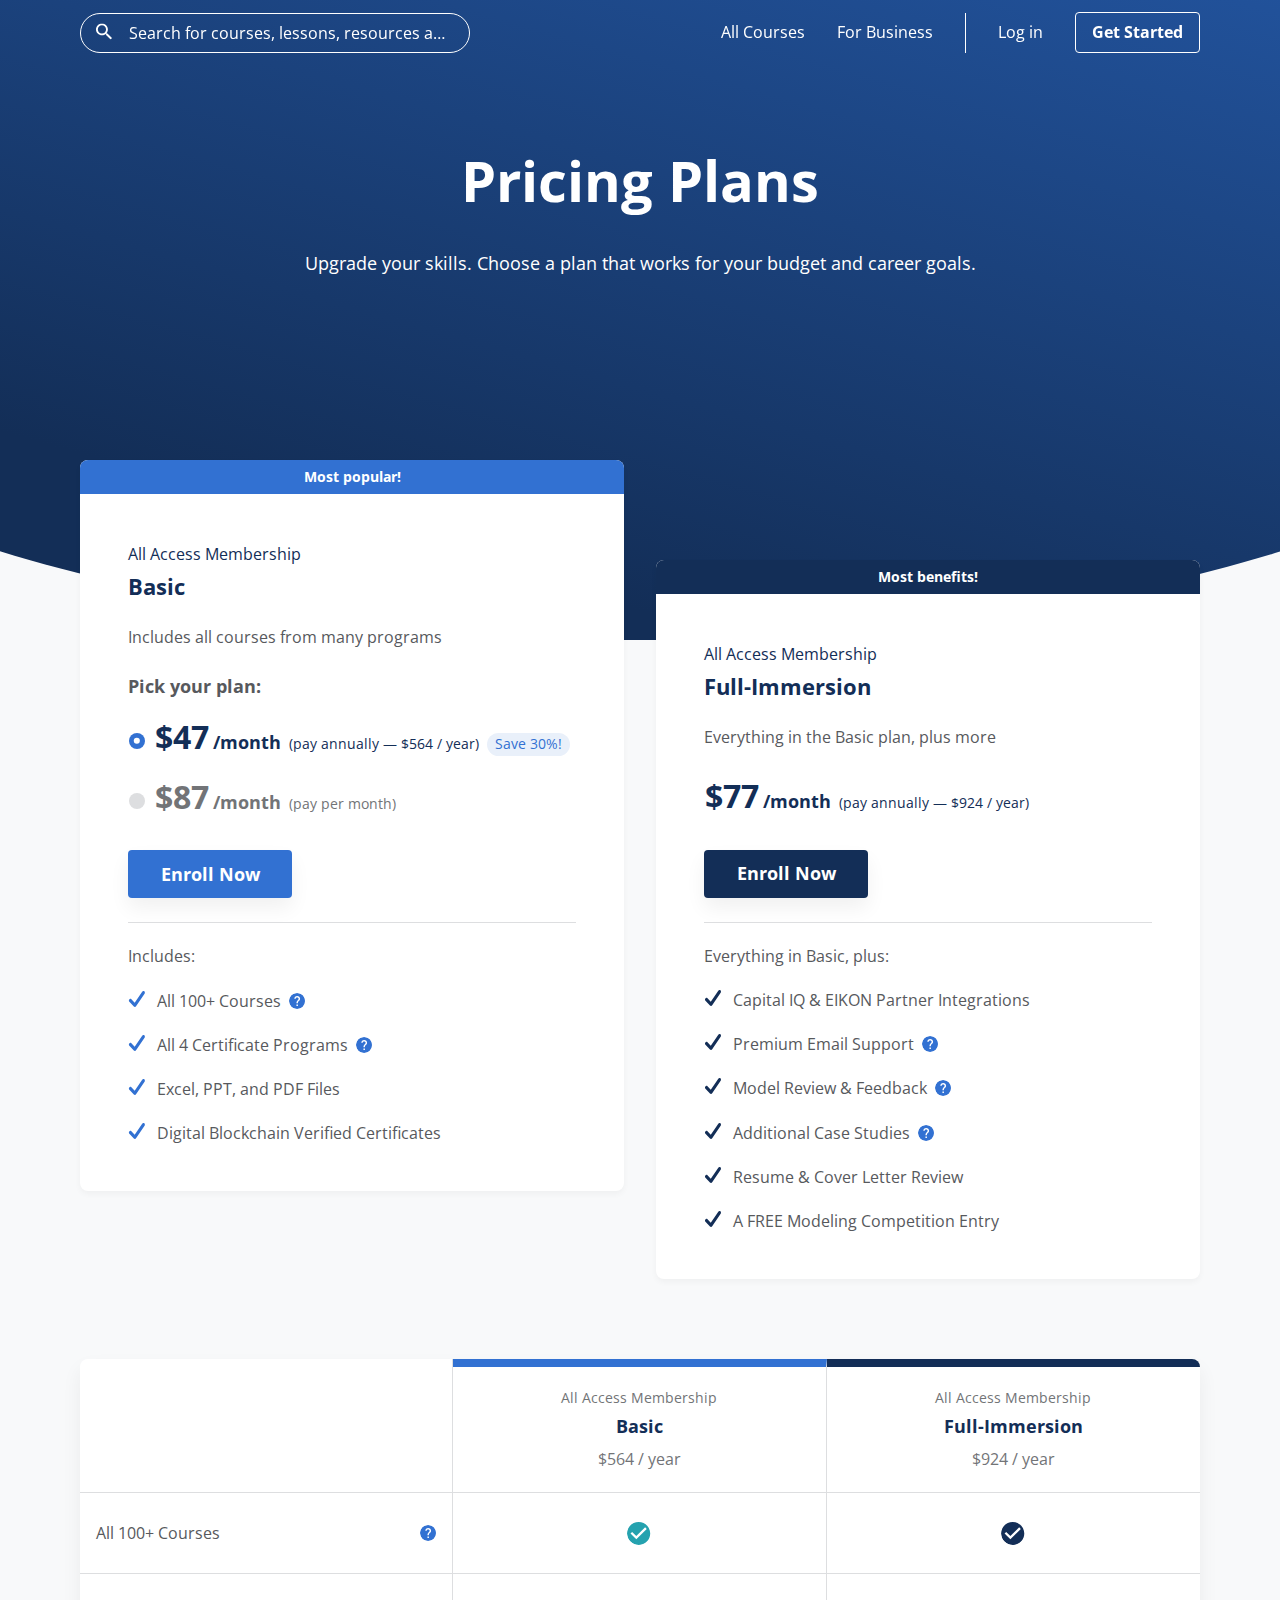
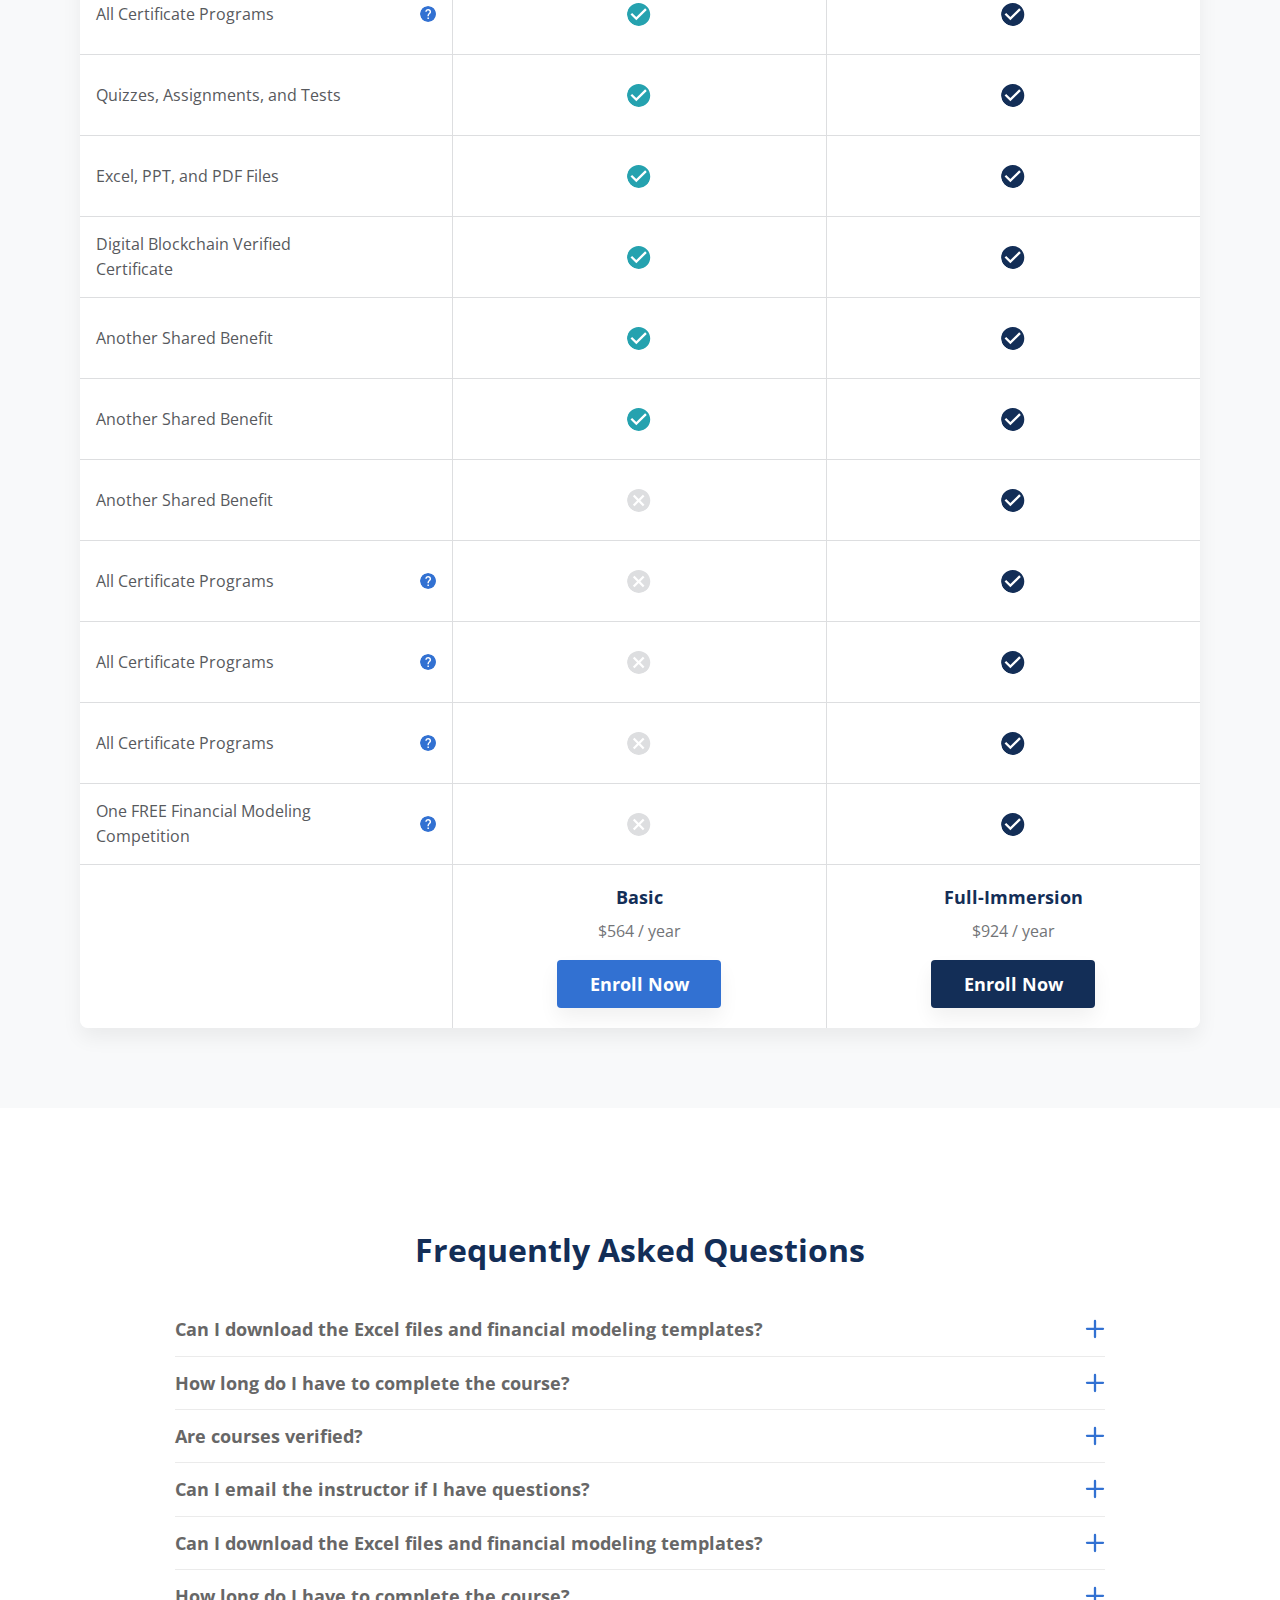
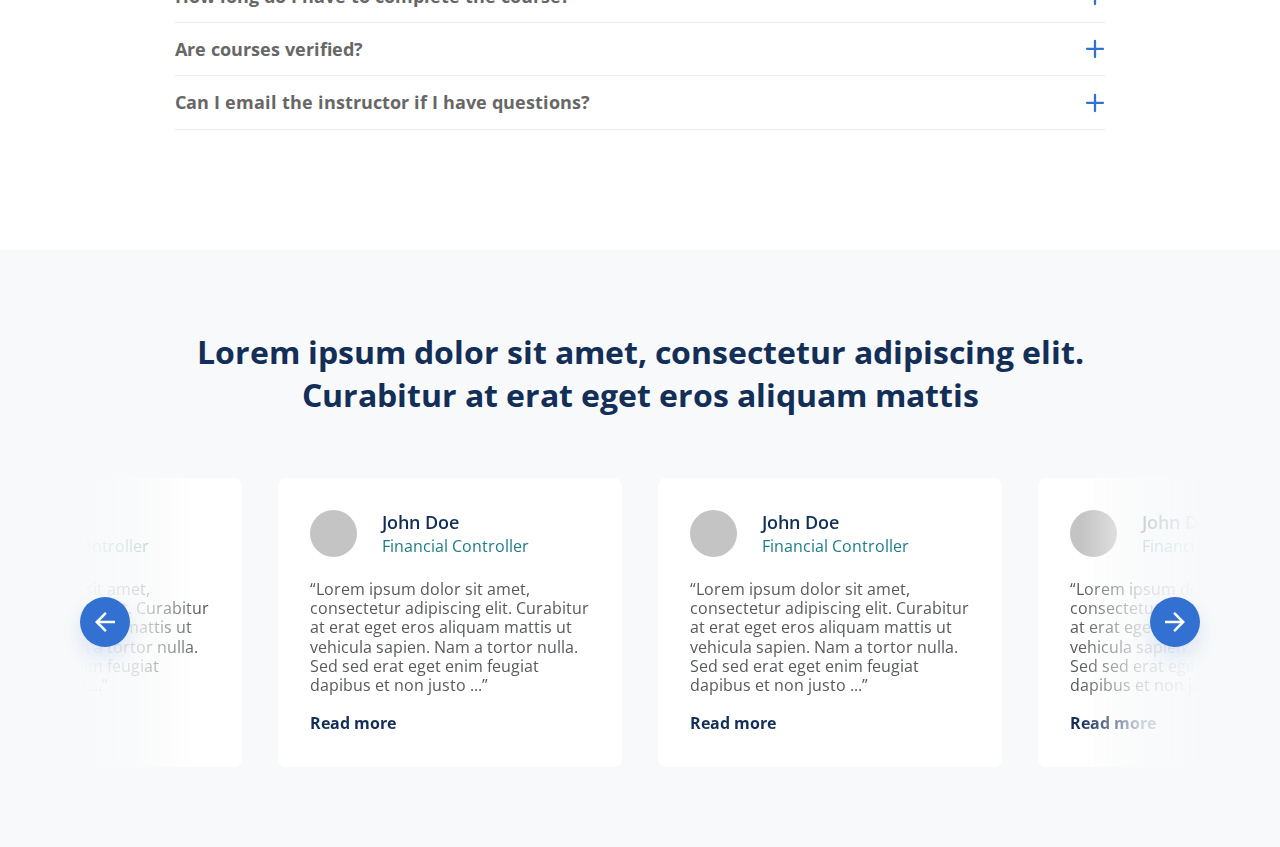
==== commit ff4f76f9: "bg path fix" ====
--- a/assets/index.html
+++ b/assets/index.html
@@ -82,7 +82,7 @@
         </div>
       </header>
       <main class="page pricing-page">
-        <div class="pricing-hero" style="background-image: url(../img/bg.svg)">
+        <div class="pricing-hero" style="background-image: url(./img/bg.svg)">
           <div class="container">
             <div class="pricing-hero__hgroup"> 
               <h1 class="pricing-hero__title">Pricing Plans</h1>
